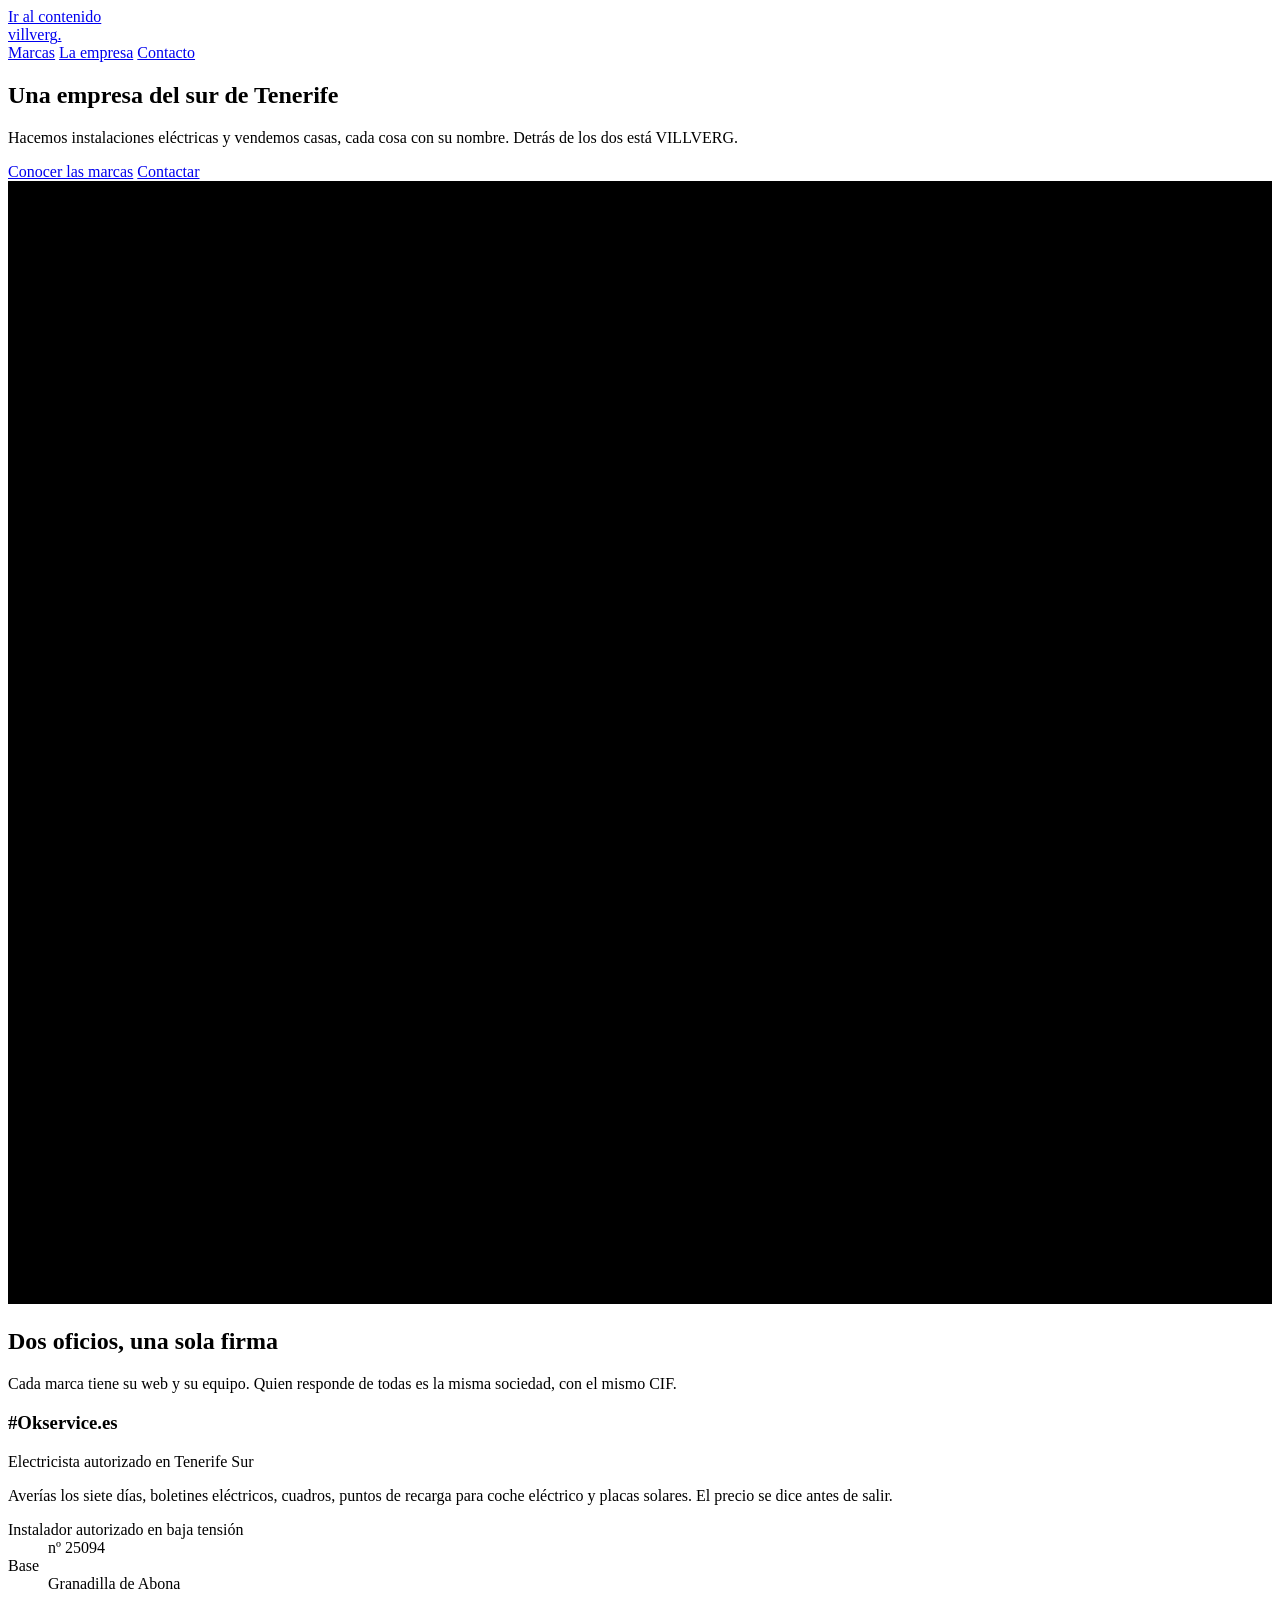
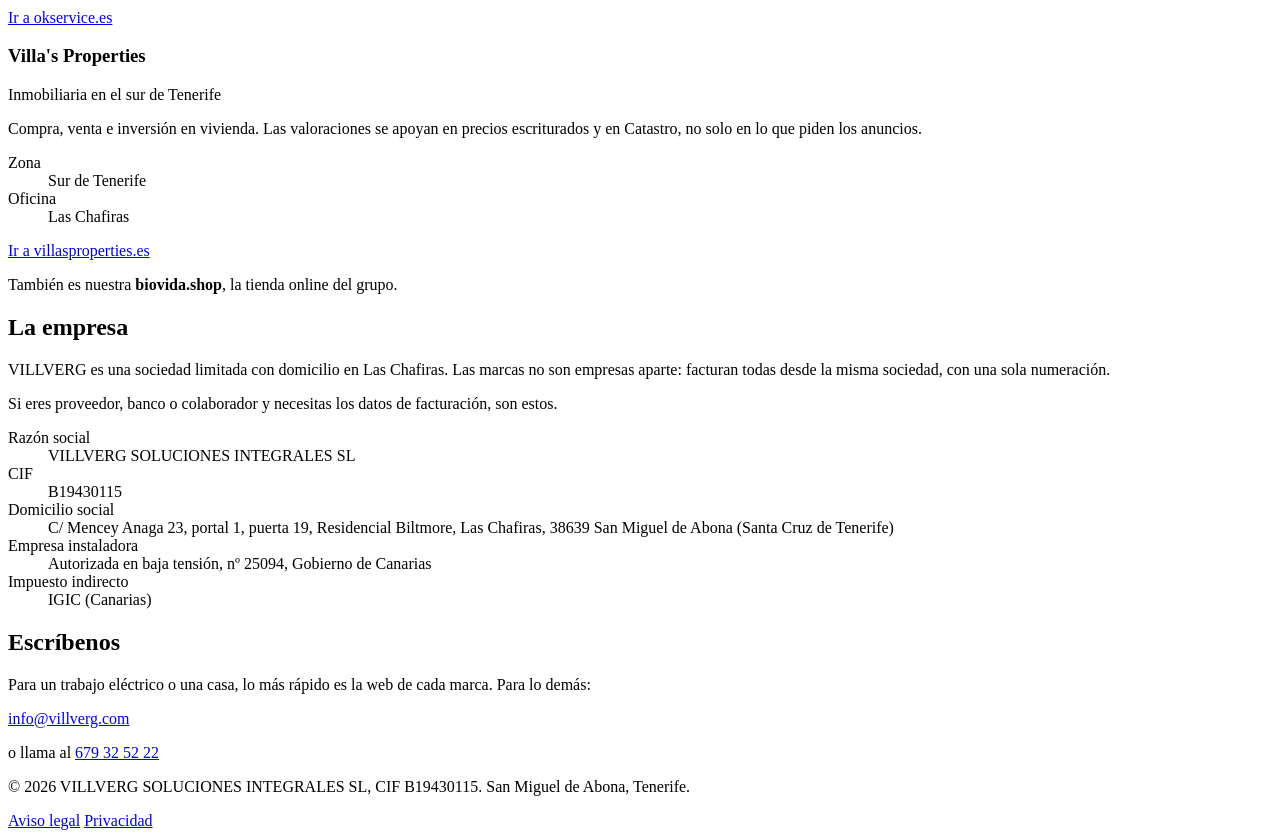
==== index.html @ c140e42d "feat: diseño propio de VILLVERG con mapa de curvas de nivel y legales unificados Paleta del territor" ====
<!DOCTYPE html>
<html lang="es">
<head>
<meta charset="utf-8">
<meta name="viewport" content="width=device-width, initial-scale=1">
<title>VILLVERG · La empresa del sur de Tenerife detrás de #Okservice.es y Villa's Properties</title>
<meta name="description" content="VILLVERG SOLUCIONES INTEGRALES SL (CIF B19430115) es una empresa de San Miguel de Abona, Tenerife. Trabaja con dos marcas: #Okservice.es, electricista autorizado, y Villa's Properties, inmobiliaria.">
<meta name="robots" content="index,follow">
<link rel="canonical" href="https://josecrea.github.io/villverg/">
<meta name="theme-color" content="#23272a">
<meta name="author" content="VILLVERG SOLUCIONES INTEGRALES SL">
<meta property="og:type" content="website">
<meta property="og:site_name" content="VILLVERG">
<meta property="og:locale" content="es_ES">
<meta property="og:title" content="VILLVERG · La empresa del sur de Tenerife detrás de #Okservice.es y Villa's Properties">
<meta property="og:description" content="VILLVERG SOLUCIONES INTEGRALES SL (CIF B19430115) es una empresa de San Miguel de Abona, Tenerife. Trabaja con dos marcas: #Okservice.es, electricista autorizado, y Villa's Properties, inmobiliaria.">
<meta property="og:url" content="https://josecrea.github.io/villverg/">
<link rel="icon" href="/villverg/favicon.svg" type="image/svg+xml">
<link rel="preload" as="font" type="font/woff2" href="/villverg/assets/fonts/bricolage-latin.woff2" crossorigin>
<link rel="stylesheet" href="/villverg/assets/css/villverg.css">
<script type="application/ld+json">
{
 "@context": "https://schema.org",
 "@type": "Organization",
 "@id": "https://josecrea.github.io/villverg/#organization",
 "name": "VILLVERG",
 "legalName": "VILLVERG SOLUCIONES INTEGRALES SL",
 "vatID": "ESB19430115",
 "taxID": "B19430115",
 "url": "https://josecrea.github.io/villverg/",
 "telephone": "+34679325222",
 "email": "info@villverg.com",
 "address": {
  "@type": "PostalAddress",
  "streetAddress": "C/ Mencey Anaga 23, portal 1, puerta 19, Residencial Biltmore, Las Chafiras",
  "postalCode": "38639",
  "addressLocality": "San Miguel de Abona",
  "addressRegion": "Santa Cruz de Tenerife",
  "addressCountry": "ES"
 },
 "brand": [
  {
   "@type": "Brand",
   "name": "#Okservice.es",
   "url": "https://okservice.es/"
  },
  {
   "@type": "Brand",
   "name": "Villa's Properties",
   "url": "https://villasproperties.es/"
  },
  {
   "@type": "Brand",
   "name": "biovida.shop"
  }
 ]
}
</script>
</head>
<body>
<a class="saltar" href="#contenido">Ir al contenido</a>
<header class="cabecera">
  <a class="logotipo" href="/villverg/" aria-label="VILLVERG, inicio">villverg<span class="logotipo-punto">.</span></a>
  <nav class="menu" aria-label="Principal">
    <a href="/villverg/#marcas">Marcas</a>
    <a class="menu-opcional" href="/villverg/#sociedad">La empresa</a>
    <a href="/villverg/#contacto">Contacto</a>
  </nav>
</header>

<main id="contenido">

  <section class="portada" aria-labelledby="h-portada">
    <div class="portada-texto">
      <h1 id="h-portada">Una empresa del sur de Tenerife</h1>
      <p class="entradilla">Hacemos instalaciones eléctricas y vendemos casas, cada cosa con su nombre. Detrás de los dos está VILLVERG.</p>
      <div class="portada-acciones">
        <a class="boton boton-lleno" href="#marcas">Conocer las marcas</a>
        <a class="boton boton-hueco" href="#contacto">Contactar</a>
      </div>
    </div>
    <div class="portada-mapa">
      <svg class="mapa" viewBox="0 0 720 640" role="img" aria-labelledby="mapa-t mapa-d" preserveAspectRatio="xMidYMin slice">
  <title id="mapa-t">El sur de Tenerife en curvas de nivel</title>
  <desc id="mapa-d">La ladera sur baja del Teide al Atlántico. Marcados: Granadilla de Abona, base de #Okservice.es, y Las Chafiras, en San Miguel de Abona, domicilio de la sociedad y de Villa's Properties.</desc>
  <rect class="mar" width="720" height="640"/>
  <path class="isobata" style="--i:18" d="M993.5 -70.0C987.8 -57.2 979.5 -44.8 972.3 -32.7C965.2 -20.6 957.3 -9.0 950.5 2.6C943.8 14.1 937.9 25.3 932.0 36.5C926.2 47.7 921.2 58.9 915.6 69.8C910.0 80.7 904.2 91.5 898.3 102.1C892.4 112.8 885.7 123.0 880.2 133.7C874.7 144.4 869.0 154.7 865.3 166.3C861.7 177.8 859.2 189.7 858.3 203.2C857.4 216.6 858.8 231.4 859.7 246.9C860.6 262.5 863.4 279.9 863.5 296.4C863.5 312.9 863.6 330.7 860.0 346.2C856.4 361.7 850.5 376.7 842.0 389.4C833.6 402.0 821.6 412.6 809.1 422.0C796.6 431.4 781.3 438.3 767.1 445.8C752.8 453.3 737.5 459.4 723.4 467.0C709.3 474.5 695.7 482.5 682.3 491.1C668.8 499.7 656.2 509.8 642.6 518.8C629.0 527.7 615.4 537.6 600.5 544.9C585.6 552.1 569.8 558.6 553.3 562.3C536.8 566.0 519.0 567.3 501.4 567.1C483.9 566.8 465.6 563.9 448.1 560.9C430.5 557.8 413.0 553.1 396.1 548.8C379.3 544.6 362.8 540.1 346.8 535.5C330.8 530.8 315.2 526.5 300.0 521.2C284.8 516.0 269.9 510.4 255.6 503.9C241.3 497.4 227.5 489.7 214.2 482.3C200.9 474.9 188.4 466.2 175.7 459.5C163.0 452.8 151.1 446.1 138.1 442.0C125.1 437.9 112.1 435.7 97.7 435.0C83.4 434.3 67.9 436.4 51.8 437.8C35.8 439.1 18.1 442.6 1.4 443.2C-15.3 443.8 -33.0 444.2 -48.4 441.5C-63.9 438.7 -78.7 433.5 -91.5 426.5C-104.2 419.5 -114.9 409.3 -124.9 399.3C-134.9 389.2 -142.7 377.0 -151.5 366.3C-160.3 355.5 -168.1 344.5 -177.6 334.7C-187.0 325.0 -197.3 316.3 -208.2 307.7C-219.2 299.1 -231.6 291.7 -243.3 283.3C-255.0 274.9 -267.5 266.7 -278.2 257.4C-289.0 248.1 -299.0 238.0 -307.8 227.4C-316.5 216.7 -323.5 205.1 -330.5 193.5C-337.5 182.0 -343.2 169.9 -349.7 158.1C-356.2 146.2 -362.6 134.4 -369.3 122.5C-376.1 110.7 -383.6 98.9 -390.1 86.7C-396.5 74.5 -403.3 62.1 -408.0 49.3C-412.6 36.6 -416.0 23.3 -417.8 10.1C-419.5 -3.2 -418.8 -16.8 -418.4 -30.1C-417.9 -43.4 -415.4 -56.7 -415.2 -70.0C-414.9 -83.3 -414.6 -96.3 -416.8 -109.8C-419.0 -123.4 -423.5 -136.9 -428.5 -151.3C-433.5 -165.6 -441.5 -180.7 -447.0 -195.9C-452.5 -211.2 -459.3 -227.5 -461.5 -242.9C-463.6 -258.4 -464.0 -274.3 -459.9 -288.6C-455.8 -302.9 -447.4 -316.6 -436.6 -328.6C-425.9 -340.6 -410.5 -351.1 -395.5 -360.6C-380.4 -370.2 -362.4 -378.2 -346.2 -386.2C-329.9 -394.1 -313.2 -401.2 -297.9 -408.6C-282.6 -416.0 -268.4 -423.3 -254.4 -430.5C-240.3 -437.7 -227.2 -445.1 -213.5 -451.6C-199.8 -458.2 -186.1 -464.5 -172.0 -470.0C-158.0 -475.5 -143.2 -480.1 -129.1 -484.6C-114.9 -489.2 -100.4 -492.8 -87.0 -497.4C-73.6 -502.0 -60.8 -506.6 -48.8 -512.4C-36.7 -518.1 -25.9 -524.9 -14.7 -531.9C-3.5 -538.9 6.8 -547.3 18.1 -554.4C29.5 -561.5 41.0 -569.0 53.4 -574.6C65.8 -580.2 79.1 -584.6 92.5 -588.1C105.9 -591.6 120.1 -593.0 133.8 -595.5C147.6 -598.0 161.4 -599.2 174.9 -603.0C188.4 -606.9 201.4 -611.5 214.8 -618.5C228.2 -625.5 241.3 -635.1 255.5 -645.0C269.7 -654.9 284.4 -667.6 300.0 -677.8C315.6 -688.1 332.4 -699.3 349.2 -706.6C366.1 -713.8 384.0 -719.4 401.2 -721.4C418.4 -723.4 435.8 -721.8 452.2 -718.6C468.7 -715.5 484.6 -708.8 499.9 -702.3C515.3 -695.8 529.8 -687.4 544.3 -679.8C558.8 -672.3 572.8 -664.5 586.9 -656.9C600.9 -649.3 614.9 -642.2 628.4 -634.4C641.9 -626.6 655.4 -618.7 667.9 -610.0C680.4 -601.3 692.3 -591.7 703.7 -582.0C715.1 -572.3 725.4 -561.6 736.2 -551.8C747.1 -541.9 757.3 -531.9 768.7 -523.0C780.2 -514.0 792.2 -505.9 804.9 -497.8C817.5 -489.8 831.7 -483.0 844.8 -474.9C858.0 -466.9 872.2 -459.1 883.7 -449.6C895.2 -440.0 906.0 -429.4 913.8 -417.6C921.6 -405.7 926.7 -392.1 930.3 -378.4C933.9 -364.7 934.2 -349.7 935.5 -335.6C936.7 -321.5 936.0 -307.2 937.9 -293.9C939.8 -280.7 942.3 -268.2 946.9 -256.1C951.5 -243.9 958.5 -232.8 965.4 -221.1C972.2 -209.4 981.4 -198.0 987.9 -186.0C994.4 -173.9 1001.1 -161.4 1004.1 -148.6C1007.2 -135.8 1008.0 -122.3 1006.2 -109.2C1004.4 -96.1 999.1 -82.8 993.5 -70.0Z"/><path class="isobata" style="--i:19" d="M1025.5 -70.0C1017.6 -56.6 1006.9 -43.8 998.4 -31.2C989.9 -18.7 981.2 -6.8 974.6 5.3C967.9 17.3 962.9 29.0 958.5 41.0C954.1 53.0 951.4 65.0 948.2 77.2C945.1 89.4 942.4 101.6 939.4 113.9C936.4 126.3 933.0 138.5 930.3 151.3C927.7 164.0 924.8 176.7 923.4 190.5C922.0 204.4 921.6 218.7 921.8 234.2C922.0 249.8 924.1 266.6 924.7 283.7C925.3 300.8 927.1 319.5 925.5 336.8C924.0 354.0 921.5 372.0 915.5 387.4C909.4 402.8 900.3 417.2 889.1 429.2C877.8 441.2 862.9 450.8 848.1 459.6C833.2 468.5 815.9 474.8 800.0 482.2C784.0 489.5 767.7 495.9 752.5 503.9C737.3 511.9 723.1 520.7 708.8 530.0C694.4 539.3 681.0 550.2 666.3 559.5C651.6 568.7 636.7 578.7 620.3 585.4C604.0 592.1 586.4 597.4 568.2 599.6C550.1 601.8 530.5 600.9 511.4 598.6C492.4 596.3 472.6 590.8 453.9 585.7C435.2 580.6 416.8 573.7 399.1 568.0C381.5 562.4 364.6 556.7 348.1 551.6C331.6 546.5 315.7 542.2 300.0 537.5C284.3 532.8 269.1 528.3 254.1 523.4C239.2 518.4 224.6 512.8 210.3 507.6C195.9 502.4 182.2 496.5 168.0 492.3C153.8 488.2 140.1 484.4 125.3 482.6C110.5 480.8 95.3 480.9 79.0 481.7C62.8 482.4 45.2 485.6 27.7 487.2C10.1 488.7 -8.9 491.5 -26.5 491.0C-44.0 490.5 -61.9 488.8 -77.4 484.0C-92.9 479.2 -107.2 471.3 -119.5 462.1C-131.8 452.8 -141.7 440.2 -151.4 428.5C-161.1 416.8 -168.7 403.3 -177.9 391.8C-187.0 380.2 -195.8 369.0 -206.5 359.2C-217.2 349.4 -229.3 341.2 -242.0 332.9C-254.8 324.5 -269.6 317.5 -283.1 309.2C-296.7 300.9 -311.1 292.6 -323.2 282.9C-335.3 273.2 -346.4 262.3 -355.7 250.8C-365.1 239.3 -372.3 226.5 -379.3 213.9C-386.3 201.2 -391.6 187.9 -397.8 174.9C-404.0 162.0 -409.9 149.0 -416.4 136.1C-422.9 123.1 -430.2 110.4 -436.7 97.3C-443.2 84.2 -450.2 70.9 -455.3 57.3C-460.5 43.7 -464.8 29.7 -467.7 15.6C-470.5 1.6 -471.4 -12.8 -472.7 -27.1C-474.1 -41.4 -473.8 -55.6 -475.5 -70.0C-477.3 -84.4 -479.4 -98.7 -483.3 -113.5C-487.1 -128.4 -493.2 -143.4 -498.7 -159.1C-504.1 -174.8 -512.0 -191.3 -516.1 -207.6C-520.3 -223.9 -524.6 -241.1 -523.6 -257.0C-522.7 -272.9 -518.6 -289.0 -510.3 -303.1C-501.9 -317.2 -488.3 -330.1 -473.3 -341.5C-458.3 -352.8 -438.5 -362.1 -420.2 -371.0C-401.8 -379.8 -381.2 -386.9 -363.2 -394.5C-345.2 -402.1 -327.8 -409.0 -312.3 -416.7C-296.7 -424.4 -283.2 -432.4 -269.8 -440.5C-256.4 -448.6 -244.6 -457.3 -231.8 -465.2C-219.0 -473.1 -206.4 -481.0 -193.1 -487.8C-179.7 -494.7 -165.6 -500.7 -151.8 -506.6C-138.0 -512.5 -123.7 -517.3 -110.3 -523.1C-96.9 -528.9 -83.9 -534.5 -71.5 -541.2C-59.1 -547.9 -47.8 -555.5 -36.1 -563.3C-24.4 -571.1 -13.4 -580.2 -1.5 -588.1C10.5 -596.0 22.7 -604.1 35.7 -610.7C48.7 -617.3 62.6 -622.8 76.6 -627.7C90.6 -632.6 105.3 -635.8 119.7 -640.3C134.0 -644.9 148.4 -648.6 162.7 -654.9C177.0 -661.1 190.9 -668.7 205.6 -677.9C220.2 -687.1 234.7 -699.0 250.5 -710.2C266.2 -721.3 282.7 -734.7 300.0 -744.7C317.3 -754.6 335.8 -764.5 354.1 -769.7C372.4 -775.0 391.6 -777.3 409.7 -776.2C427.8 -775.1 445.8 -769.6 462.7 -763.1C479.6 -756.6 495.5 -746.3 511.0 -737.2C526.5 -728.1 541.0 -717.5 555.7 -708.4C570.5 -699.4 584.9 -690.9 599.6 -683.0C614.4 -675.2 629.3 -668.5 644.0 -661.2C658.7 -653.8 673.6 -647.0 687.7 -639.0C701.7 -631.1 715.4 -622.5 728.5 -613.4C741.6 -604.4 753.7 -594.4 766.2 -584.9C778.7 -575.4 790.5 -565.5 803.3 -556.3C816.0 -547.2 829.2 -538.6 842.6 -529.8C856.0 -521.1 870.6 -513.1 883.8 -503.9C897.0 -494.6 910.8 -485.3 921.8 -474.3C932.7 -463.3 942.6 -451.1 949.7 -437.9C956.7 -424.7 961.0 -409.7 964.3 -395.0C967.6 -380.4 967.9 -364.6 969.7 -349.9C971.6 -335.2 972.0 -320.7 975.3 -307.1C978.6 -293.5 983.2 -280.9 989.4 -268.3C995.6 -255.8 1004.7 -244.2 1012.6 -231.8C1020.5 -219.5 1030.5 -207.2 1036.8 -194.2C1043.1 -181.2 1048.8 -167.5 1050.3 -153.7C1051.9 -139.9 1050.1 -125.4 1045.9 -111.4C1041.8 -97.5 1033.4 -83.4 1025.5 -70.0Z"/><path class="isobata" style="--i:20" d="M1052.0 -70.0C1042.4 -56.1 1030.5 -42.9 1021.9 -29.9C1013.4 -16.9 1005.7 -4.6 1000.7 8.2C995.7 20.9 993.6 33.5 992.1 46.7C990.7 59.8 991.9 73.3 992.1 87.2C992.4 101.0 993.6 115.2 993.8 129.6C994.0 144.0 993.7 158.5 993.5 173.4C993.2 188.4 992.3 203.4 992.1 219.2C991.8 235.1 992.0 251.5 992.0 268.6C992.1 285.7 993.2 304.0 992.3 322.0C991.5 340.0 990.9 359.2 986.9 376.7C982.9 394.1 977.2 411.7 968.2 426.6C959.2 441.6 946.9 455.0 932.9 466.4C919.0 477.8 901.5 486.5 884.6 495.0C867.8 503.4 848.9 509.6 831.7 517.2C814.4 524.8 797.4 531.8 781.3 540.4C765.2 549.0 750.5 558.9 735.1 568.7C719.8 578.5 705.4 590.1 689.4 599.1C673.3 608.1 656.7 617.5 638.7 623.0C620.7 628.4 601.0 631.8 581.1 631.9C561.3 632.0 539.8 628.4 519.4 623.8C498.9 619.2 477.9 611.2 458.3 604.4C438.6 597.6 419.6 589.4 401.5 583.1C383.3 576.9 366.2 571.4 349.3 567.1C332.4 562.8 316.2 560.1 300.0 557.2C283.8 554.4 267.9 552.6 252.0 550.1C236.2 547.6 220.5 545.0 204.8 542.5C189.2 540.0 173.8 537.0 158.0 535.1C142.1 533.3 126.4 531.7 109.8 531.5C93.2 531.2 76.1 532.5 58.2 533.6C40.4 534.7 21.3 537.6 2.7 538.2C-15.9 538.8 -35.6 539.8 -53.4 537.3C-71.2 534.8 -88.9 530.4 -104.2 523.3C-119.4 516.1 -132.9 505.4 -144.8 494.2C-156.8 482.9 -166.1 468.6 -176.0 455.7C-185.9 442.9 -194.0 429.0 -204.2 417.3C-214.5 405.6 -224.9 394.9 -237.5 385.5C-250.1 376.2 -264.8 368.8 -279.8 360.9C-294.8 353.0 -312.0 346.4 -327.4 338.0C-342.7 329.5 -358.7 320.8 -371.7 310.3C-384.7 299.9 -396.1 287.9 -405.5 275.2C-415.0 262.5 -421.6 248.3 -428.2 234.3C-434.8 220.4 -439.3 205.7 -445.1 191.6C-451.0 177.4 -456.6 163.5 -463.3 149.6C-469.9 135.7 -477.7 122.2 -485.0 108.3C-492.3 94.3 -500.5 80.4 -507.1 66.1C-513.7 51.7 -519.7 36.9 -524.5 22.0C-529.2 7.0 -532.2 -8.3 -535.4 -23.6C-538.7 -38.9 -540.5 -54.4 -543.8 -70.0C-547.0 -85.6 -550.6 -101.3 -554.9 -117.5C-559.2 -133.7 -565.3 -150.2 -569.7 -167.0C-574.0 -183.9 -579.7 -201.5 -581.0 -218.5C-582.2 -235.5 -582.4 -253.2 -577.1 -269.2C-571.9 -285.2 -562.5 -300.8 -549.5 -314.4C-536.5 -327.9 -517.9 -339.9 -499.0 -350.5C-480.2 -361.0 -457.0 -369.4 -436.4 -377.8C-415.9 -386.1 -394.2 -392.8 -375.8 -400.7C-357.5 -408.5 -341.0 -416.1 -326.4 -424.7C-311.8 -433.4 -300.2 -442.9 -288.3 -452.5C-276.3 -462.1 -266.3 -472.7 -254.7 -482.3C-243.1 -491.8 -231.6 -501.4 -218.8 -509.7C-206.1 -518.0 -192.2 -525.3 -178.4 -532.3C-164.6 -539.3 -149.9 -545.1 -136.2 -551.7C-122.5 -558.4 -108.9 -564.8 -96.0 -572.3C-83.2 -579.9 -71.3 -588.3 -59.1 -597.1C-46.9 -605.9 -35.4 -615.9 -23.0 -625.0C-10.5 -634.2 2.1 -643.6 15.6 -651.8C29.1 -660.0 43.5 -667.2 58.0 -674.1C72.6 -681.0 87.8 -686.5 102.9 -693.3C118.0 -700.1 133.2 -706.5 148.6 -714.9C164.0 -723.3 179.2 -733.1 195.3 -743.7C211.4 -754.3 227.8 -767.4 245.2 -778.5C262.6 -789.6 281.1 -802.2 300.0 -810.4C318.9 -818.6 339.1 -825.6 358.6 -827.8C378.1 -829.9 398.3 -828.1 417.0 -823.4C435.8 -818.7 454.1 -809.0 471.2 -799.5C488.4 -789.9 504.2 -776.8 520.0 -765.9C535.8 -755.1 550.6 -743.5 566.0 -734.1C581.5 -724.8 596.8 -717.0 612.8 -709.9C628.7 -702.9 645.4 -697.7 661.7 -691.6C678.1 -685.5 695.0 -680.1 710.9 -673.1C726.8 -666.2 742.4 -658.4 757.2 -649.8C771.9 -641.2 785.7 -631.3 799.4 -621.5C813.1 -611.8 826.1 -601.3 839.5 -591.4C853.0 -581.4 866.6 -571.7 880.2 -561.7C893.8 -551.8 908.2 -542.3 921.1 -531.6C934.0 -520.9 947.2 -510.0 957.6 -497.7C968.1 -485.3 977.2 -471.6 984.0 -457.3C990.8 -443.0 994.7 -427.1 998.4 -411.7C1002.0 -396.3 1003.0 -380.1 1005.9 -365.0C1008.8 -350.0 1011.1 -335.2 1015.9 -321.3C1020.7 -307.4 1027.4 -294.5 1034.9 -281.4C1042.4 -268.3 1052.9 -256.0 1061.1 -242.8C1069.2 -229.6 1078.9 -216.2 1084.1 -202.2C1089.2 -188.1 1092.7 -173.2 1091.9 -158.4C1091.2 -143.5 1086.1 -128.0 1079.5 -113.3C1072.8 -98.6 1061.6 -83.9 1052.0 -70.0Z"/><path class="isobata" style="--i:21" d="M1075.7 -70.0C1065.7 -55.6 1054.4 -42.1 1047.5 -28.5C1040.7 -14.8 1036.0 -1.9 1034.4 11.9C1032.8 25.8 1035.2 39.6 1037.9 54.4C1040.6 69.1 1046.5 84.6 1050.6 100.4C1054.7 116.3 1059.6 132.8 1062.5 149.3C1065.4 165.9 1067.2 182.7 1068.1 199.6C1069.0 216.6 1068.5 233.5 1068.0 251.0C1067.5 268.4 1066.5 286.2 1065.0 304.3C1063.5 322.4 1062.3 341.4 1058.9 359.7C1055.6 378.1 1051.9 397.2 1044.9 414.4C1037.9 431.6 1028.9 448.5 1017.0 462.9C1005.1 477.3 989.8 489.9 973.6 500.8C957.3 511.8 937.8 520.0 919.3 528.5C900.8 536.9 880.9 543.4 862.7 551.4C844.4 559.4 826.8 567.4 809.8 576.6C792.8 585.8 777.3 596.5 760.8 606.4C744.4 616.4 728.6 627.9 710.9 636.1C693.2 644.3 674.6 652.2 654.8 655.8C634.9 659.5 613.2 660.1 591.6 658.0C570.0 655.8 547.0 649.3 525.4 642.8C503.7 636.2 481.9 626.3 461.7 618.8C441.4 611.3 422.2 603.0 403.7 597.6C385.2 592.1 368.0 588.5 350.8 586.3C333.5 584.2 316.9 584.6 300.0 584.7C283.1 584.8 266.2 586.5 249.2 587.0C232.1 587.6 215.0 588.1 197.8 588.0C180.6 588.0 163.4 587.1 145.8 586.8C128.3 586.4 110.8 585.9 92.6 586.0C74.4 586.1 55.7 587.0 36.7 587.3C17.7 587.5 -2.2 588.8 -21.4 587.5C-40.5 586.3 -60.4 584.7 -78.2 579.9C-96.0 575.0 -113.2 567.8 -128.2 558.5C-143.1 549.1 -156.0 536.3 -168.1 523.7C-180.1 511.0 -189.6 495.7 -200.3 482.6C-211.1 469.4 -220.5 455.8 -232.5 444.6C-244.5 433.4 -257.5 423.9 -272.5 415.2C-287.4 406.5 -305.0 400.1 -322.2 392.4C-339.4 384.8 -358.9 378.2 -375.6 369.3C-392.3 360.4 -409.1 350.7 -422.5 339.1C-435.8 327.5 -446.8 313.9 -455.7 299.8C-464.7 285.7 -470.3 269.7 -476.3 254.4C-482.4 239.1 -486.2 223.2 -492.1 208.0C-498.0 192.9 -504.0 178.1 -511.6 163.5C-519.1 148.8 -528.5 134.8 -537.5 120.2C-546.5 105.6 -557.1 91.1 -565.7 75.9C-574.4 60.8 -582.9 45.2 -589.7 29.3C-596.4 13.3 -601.5 -3.1 -606.0 -19.7C-610.6 -36.2 -613.7 -53.0 -617.2 -70.0C-620.8 -87.0 -624.1 -104.1 -627.3 -121.5C-630.4 -138.9 -634.5 -156.7 -636.1 -174.4C-637.6 -192.2 -639.5 -210.5 -636.5 -227.9C-633.6 -245.2 -628.6 -262.9 -618.6 -278.6C-608.6 -294.3 -593.8 -309.3 -576.6 -322.2C-559.4 -335.1 -536.7 -346.1 -515.2 -356.1C-493.7 -366.2 -468.7 -374.0 -447.5 -382.4C-426.4 -390.8 -405.4 -398.0 -388.2 -406.7C-370.9 -415.4 -356.8 -424.5 -344.1 -434.7C-331.5 -445.0 -322.5 -456.7 -312.4 -468.2C-302.3 -479.7 -294.0 -492.4 -283.5 -503.7C-273.0 -514.9 -262.0 -526.0 -249.4 -535.6C-236.9 -545.2 -222.5 -553.4 -208.3 -561.2C-194.2 -569.1 -178.6 -575.4 -164.3 -582.8C-150.0 -590.2 -135.8 -597.3 -122.5 -605.8C-109.1 -614.3 -96.8 -623.9 -84.3 -634.1C-71.8 -644.3 -60.1 -655.9 -47.3 -666.8C-34.5 -677.8 -21.6 -689.3 -7.7 -699.6C6.2 -709.9 21.0 -719.4 36.2 -728.5C51.4 -737.7 67.5 -745.5 83.6 -754.3C99.8 -763.1 116.2 -771.6 133.0 -781.3C149.9 -791.1 166.8 -802.0 184.6 -812.7C202.4 -823.5 220.8 -836.0 240.0 -845.7C259.2 -855.4 279.6 -865.5 300.0 -870.8C320.4 -876.1 342.0 -879.1 362.5 -877.6C383.0 -876.1 403.7 -869.9 423.0 -861.8C442.3 -853.7 460.6 -840.6 478.1 -828.8C495.6 -817.1 511.6 -802.6 528.0 -791.2C544.4 -779.8 559.9 -768.9 576.6 -760.5C593.2 -752.1 610.2 -746.3 627.9 -740.9C645.6 -735.5 664.5 -732.5 682.8 -727.9C701.2 -723.3 720.3 -719.3 738.1 -713.0C755.8 -706.8 773.1 -699.2 789.2 -690.4C805.2 -681.6 819.9 -670.8 834.3 -660.1C848.7 -649.4 862.0 -637.6 875.6 -626.2C889.2 -614.9 902.7 -603.5 916.1 -592.1C929.5 -580.7 943.5 -569.6 956.1 -557.6C968.7 -545.5 981.4 -533.3 991.7 -519.8C1002.0 -506.3 1010.9 -491.7 1018.0 -476.6C1025.0 -461.4 1029.5 -445.0 1033.9 -429.1C1038.4 -413.2 1040.7 -396.8 1045.0 -381.3C1049.2 -365.9 1053.2 -351.0 1059.4 -336.6C1065.5 -322.2 1073.7 -308.8 1081.8 -294.9C1090.0 -281.1 1100.6 -267.8 1108.2 -253.5C1115.7 -239.3 1123.8 -224.6 1127.0 -209.4C1130.2 -194.2 1130.7 -178.1 1127.4 -162.3C1124.2 -146.6 1115.9 -130.2 1107.3 -114.8C1098.7 -99.5 1085.6 -84.4 1075.7 -70.0Z"/><path class="isobata" style="--i:22" d="M1101.3 -70.0C1092.8 -55.1 1084.4 -41.1 1081.0 -26.6C1077.6 -12.1 1078.0 1.9 1081.1 17.1C1084.1 32.4 1092.2 48.1 1099.5 64.8C1106.7 81.5 1117.2 99.3 1124.6 117.2C1132.0 135.2 1139.4 154.2 1143.8 172.7C1148.1 191.3 1150.1 210.1 1150.6 228.6C1151.1 247.1 1149.1 265.4 1146.7 283.9C1144.4 302.3 1140.7 320.7 1136.5 339.3C1132.3 357.8 1127.8 376.8 1121.4 395.1C1115.0 413.4 1108.0 432.1 1098.0 448.9C1088.1 465.8 1076.1 482.1 1061.7 496.1C1047.3 510.1 1029.8 522.3 1011.6 533.1C993.5 543.8 972.6 552.2 952.8 560.8C933.1 569.5 912.4 576.6 893.2 585.1C874.0 593.6 855.6 602.4 837.6 611.9C819.6 621.3 802.9 632.4 785.0 641.9C767.0 651.4 749.4 662.0 729.9 668.8C710.4 675.6 689.6 681.2 667.9 682.7C646.2 684.3 622.5 682.1 599.5 677.8C576.5 673.6 552.4 664.8 529.9 657.2C507.5 649.6 485.4 639.2 464.8 632.3C444.3 625.4 425.2 618.8 406.5 615.7C387.9 612.6 370.6 612.4 352.9 613.6C335.1 614.8 317.9 619.4 300.0 623.0C282.1 626.7 263.9 632.0 245.5 635.3C227.0 638.6 208.1 641.5 189.2 643.0C170.4 644.5 151.4 644.5 132.3 644.3C113.3 644.2 94.2 643.1 74.8 642.2C55.4 641.3 35.7 640.5 16.0 638.9C-3.7 637.3 -24.0 636.1 -43.4 632.6C-62.8 629.1 -82.5 624.8 -100.2 617.8C-118.0 610.8 -134.9 601.3 -149.9 590.4C-165.0 579.5 -178.0 565.5 -190.7 552.3C-203.4 539.1 -213.9 523.9 -226.2 511.1C-238.5 498.3 -250.1 485.9 -264.5 475.5C-278.8 465.1 -294.8 456.9 -312.2 448.8C-329.6 440.8 -350.0 434.9 -369.0 427.2C-388.1 419.5 -409.2 412.4 -426.7 402.6C-444.2 392.7 -461.0 381.4 -474.1 368.3C-487.2 355.3 -497.0 339.7 -505.3 324.0C-513.6 308.3 -518.0 290.8 -523.8 274.3C-529.6 257.8 -533.5 240.9 -540.1 224.9C-546.8 208.9 -554.3 193.7 -563.8 178.5C-573.2 163.3 -585.3 148.8 -596.8 133.6C-608.3 118.4 -621.8 103.3 -632.8 87.2C-643.8 71.2 -654.6 54.5 -662.8 37.4C-671.0 20.3 -677.1 2.4 -681.8 -15.5C-686.5 -33.4 -689.0 -51.7 -691.1 -70.0C-693.2 -88.3 -694.4 -106.8 -694.6 -125.2C-694.8 -143.7 -695.1 -162.4 -692.6 -180.7C-690.0 -199.0 -686.9 -217.7 -679.3 -235.1C-671.6 -252.5 -661.3 -269.7 -646.9 -285.0C-632.6 -300.3 -613.5 -314.5 -593.2 -327.0C-573.0 -339.4 -548.0 -349.8 -525.4 -359.8C-502.9 -369.7 -478.3 -377.7 -458.1 -386.8C-438.0 -396.0 -419.4 -404.4 -404.5 -414.7C-389.5 -425.0 -378.7 -436.2 -368.5 -448.6C-358.4 -460.9 -352.0 -475.1 -343.7 -488.6C-335.3 -502.1 -328.2 -516.8 -318.3 -529.5C-308.4 -542.3 -297.0 -554.5 -284.1 -565.0C-271.2 -575.6 -255.8 -584.2 -240.9 -592.7C-225.9 -601.2 -209.4 -607.9 -194.5 -616.1C-179.5 -624.4 -164.8 -632.3 -151.2 -642.3C-137.5 -652.2 -125.2 -663.5 -112.6 -675.6C-100.0 -687.8 -88.3 -701.9 -75.4 -715.1C-62.4 -728.4 -49.3 -742.6 -34.9 -755.2C-20.5 -767.8 -5.0 -779.8 11.2 -790.9C27.5 -802.0 44.8 -811.7 62.3 -821.7C79.9 -831.7 98.1 -841.0 116.7 -850.8C135.4 -860.6 154.3 -871.1 174.1 -880.5C193.8 -889.9 214.2 -900.4 235.2 -907.4C256.2 -914.4 278.3 -921.0 300.0 -922.8C321.7 -924.6 344.3 -923.2 365.6 -918.2C386.9 -913.2 408.0 -903.2 427.8 -892.5C447.5 -881.9 466.0 -866.8 484.1 -854.2C502.1 -841.6 518.7 -827.4 536.1 -816.9C553.6 -806.4 570.5 -797.6 588.9 -791.2C607.2 -784.8 626.5 -781.9 646.3 -778.5C666.1 -775.1 687.5 -774.3 707.9 -770.9C728.2 -767.4 749.4 -764.1 768.6 -757.9C787.8 -751.6 806.3 -743.2 823.0 -733.3C839.7 -723.4 854.6 -710.9 869.1 -698.5C883.6 -686.2 896.4 -672.3 909.8 -659.2C923.1 -646.2 936.1 -633.1 949.3 -620.2C962.4 -607.3 976.2 -595.0 988.8 -581.9C1001.4 -568.8 1014.3 -555.7 1025.0 -541.4C1035.7 -527.2 1045.2 -512.0 1053.0 -496.4C1060.9 -480.8 1066.4 -464.0 1072.0 -447.7C1077.6 -431.4 1081.3 -414.7 1086.7 -398.8C1092.1 -382.9 1097.5 -367.4 1104.3 -352.3C1111.1 -337.2 1119.8 -322.9 1127.7 -308.1C1135.5 -293.3 1145.3 -278.7 1151.4 -263.3C1157.4 -247.9 1163.1 -231.9 1164.1 -215.7C1165.1 -199.4 1162.5 -182.2 1157.2 -165.6C1151.9 -149.1 1141.5 -132.2 1132.1 -116.2C1122.8 -100.3 1109.8 -84.9 1101.3 -70.0Z"/><path class="isobata" style="--i:23" d="M1134.9 -70.0C1129.7 -54.4 1126.3 -39.7 1127.9 -24.0C1129.5 -8.3 1136.2 7.2 1144.5 24.2C1152.8 41.2 1166.6 59.2 1177.9 78.0C1189.2 96.8 1203.2 117.1 1212.4 137.2C1221.7 157.3 1229.7 178.3 1233.6 198.6C1237.5 218.8 1237.6 239.0 1235.9 258.5C1234.2 278.1 1228.8 297.0 1223.3 315.9C1217.8 334.8 1210.5 353.2 1202.9 371.8C1195.3 390.3 1187.4 409.1 1178.0 427.2C1168.5 445.2 1158.6 463.6 1146.1 480.2C1133.7 496.8 1119.4 512.9 1103.1 526.8C1086.7 540.8 1067.5 552.9 1047.9 563.9C1028.4 574.8 1006.4 583.5 985.5 592.5C964.7 601.5 943.1 609.1 922.8 617.9C902.6 626.7 883.2 635.8 863.8 645.0C844.4 654.3 826.1 664.9 806.5 673.4C786.8 681.9 767.1 690.9 745.7 695.9C724.3 701.0 701.5 704.2 678.2 703.7C654.8 703.2 629.7 698.7 605.7 693.2C581.7 687.6 557.0 677.9 534.2 670.6C511.3 663.3 489.4 654.1 468.8 649.4C448.3 644.6 429.4 641.5 410.6 642.0C391.8 642.5 374.3 647.0 355.9 652.3C337.4 657.5 319.2 666.5 300.0 673.5C280.8 680.4 261.0 688.6 240.9 693.8C220.9 698.9 200.1 702.7 179.7 704.3C159.3 705.9 138.7 705.0 118.4 703.6C98.1 702.2 78.0 699.0 57.8 696.0C37.6 693.1 17.4 689.7 -2.7 685.8C-22.8 681.8 -43.3 678.1 -62.9 672.4C-82.4 666.8 -102.1 660.4 -120.1 651.9C-138.1 643.4 -155.2 632.8 -170.9 621.2C-186.7 609.7 -200.5 595.6 -214.6 582.7C-228.7 569.7 -241.1 555.5 -255.5 543.5C-270.0 531.6 -284.4 520.5 -301.2 511.0C-318.1 501.5 -337.0 494.2 -356.7 486.5C-376.4 478.8 -398.9 472.9 -419.3 464.6C-439.7 456.3 -461.5 447.9 -479.1 436.7C-496.8 425.5 -512.9 412.1 -525.4 397.4C-537.9 382.6 -546.4 365.1 -554.1 347.9C-561.9 330.8 -565.8 311.9 -572.0 294.4C-578.3 277.0 -583.2 259.5 -591.6 243.0C-600.0 226.5 -610.4 211.0 -622.5 195.4C-634.6 179.7 -650.2 164.9 -664.4 149.0C-678.7 133.1 -695.1 117.0 -707.9 99.9C-720.7 82.8 -732.8 64.7 -741.1 46.2C-749.5 27.6 -754.7 8.1 -757.8 -11.2C-760.9 -30.6 -760.6 -50.5 -759.5 -70.0C-758.4 -89.5 -755.3 -109.1 -751.3 -128.4C-747.3 -147.6 -742.5 -166.9 -735.3 -185.5C-728.1 -204.1 -719.8 -222.7 -707.9 -239.9C-696.0 -257.1 -681.3 -273.9 -663.9 -288.9C-646.4 -303.9 -624.8 -317.5 -603.3 -329.8C-581.8 -342.2 -556.7 -352.6 -535.0 -363.1C-513.3 -373.6 -490.8 -382.5 -473.1 -393.1C-455.3 -403.6 -440.3 -414.0 -428.4 -426.4C-416.4 -438.7 -409.0 -452.6 -401.3 -467.1C-393.7 -481.7 -389.4 -498.3 -382.3 -513.7C-375.1 -529.0 -368.3 -545.3 -358.3 -559.2C-348.2 -573.1 -335.8 -586.0 -322.1 -597.2C-308.3 -608.4 -291.5 -617.1 -275.7 -626.3C-259.8 -635.4 -242.5 -642.7 -227.1 -652.1C-211.7 -661.5 -196.9 -671.0 -183.2 -682.9C-169.6 -694.7 -157.6 -708.6 -145.1 -723.3C-132.5 -738.0 -121.1 -755.1 -107.9 -771.0C-94.7 -786.9 -81.2 -803.9 -65.9 -818.6C-50.6 -833.3 -33.9 -847.2 -16.2 -859.4C1.5 -871.7 20.6 -882.0 40.1 -891.9C59.6 -901.9 80.0 -910.5 100.7 -918.9C121.5 -927.4 142.7 -935.7 164.4 -942.6C186.2 -949.5 208.5 -956.6 231.1 -960.3C253.7 -964.0 277.2 -966.6 300.0 -964.9C322.8 -963.3 346.1 -958.2 368.1 -950.5C390.1 -942.8 411.5 -930.5 431.8 -918.7C452.2 -906.9 471.1 -891.6 490.1 -879.7C509.0 -867.8 526.7 -855.5 545.7 -847.1C564.7 -838.7 583.7 -833.1 604.1 -829.2C624.6 -825.3 646.4 -825.3 668.4 -823.7C690.4 -822.1 714.2 -822.8 736.3 -819.7C758.4 -816.7 781.1 -812.8 801.1 -805.6C821.2 -798.3 839.9 -787.9 856.7 -776.1C873.5 -764.2 887.8 -749.1 901.8 -734.7C915.9 -720.3 928.0 -704.2 941.0 -689.4C954.0 -674.7 966.7 -660.2 979.9 -646.2C993.1 -632.2 1007.2 -619.2 1020.4 -605.4C1033.6 -591.6 1047.3 -578.2 1059.0 -563.5C1070.6 -548.9 1081.4 -533.5 1090.3 -517.5C1099.2 -501.5 1106.0 -484.4 1112.6 -467.6C1119.2 -450.8 1123.9 -433.5 1129.9 -416.8C1135.9 -400.2 1141.7 -383.9 1148.4 -367.8C1155.1 -351.7 1163.2 -336.3 1170.0 -320.3C1176.8 -304.3 1184.8 -288.4 1189.0 -271.9C1193.3 -255.3 1196.5 -238.2 1195.6 -221.0C1194.8 -203.8 1190.1 -185.8 1184.0 -168.6C1177.8 -151.4 1167.0 -134.1 1158.8 -117.7C1150.7 -101.3 1140.1 -85.6 1134.9 -70.0Z"/><path class="isobata" style="--i:24" d="M1182.3 -70.0C1182.1 -53.5 1185.2 -37.6 1192.4 -20.4C1199.7 -3.2 1212.9 14.3 1226.0 33.3C1239.2 52.3 1257.4 72.7 1271.4 93.7C1285.3 114.7 1300.5 137.3 1309.7 159.3C1318.8 181.2 1324.9 203.9 1326.4 225.3C1327.8 246.6 1324.0 267.5 1318.5 287.5C1313.1 307.5 1303.2 326.4 1293.8 345.3C1284.4 364.2 1273.0 382.4 1262.1 400.8C1251.3 419.2 1240.4 437.7 1228.4 455.7C1216.4 473.7 1204.5 492.1 1190.1 508.8C1175.8 525.5 1160.1 541.8 1142.3 556.0C1124.5 570.1 1104.1 582.6 1083.3 593.8C1062.5 605.0 1039.4 614.0 1017.4 623.2C995.3 632.4 972.5 640.2 950.8 648.8C929.1 657.4 908.2 666.2 887.2 674.7C866.1 683.2 846.0 692.8 824.5 699.9C803.0 707.0 781.3 714.1 758.3 717.5C735.2 720.9 710.7 722.0 686.3 720.3C661.8 718.6 635.8 712.8 611.3 707.3C586.9 701.8 562.2 692.8 539.5 687.3C516.7 681.9 495.3 675.9 474.8 674.7C454.3 673.4 435.7 675.2 416.5 680.1C397.4 684.9 379.3 694.5 359.8 703.7C340.4 712.8 320.7 725.6 300.0 734.8C279.3 744.0 257.6 753.6 235.9 759.1C214.2 764.5 191.7 767.2 169.9 767.4C148.1 767.5 126.4 764.0 105.2 760.1C83.9 756.3 63.2 749.9 42.5 744.3C21.8 738.7 1.4 732.6 -19.1 726.5C-39.5 720.5 -60.2 714.8 -80.2 707.8C-100.2 700.8 -120.2 693.5 -139.0 684.5C-157.9 675.5 -175.9 664.9 -193.0 653.6C-210.1 642.4 -225.6 629.2 -241.7 617.1C-257.8 605.0 -272.7 592.1 -289.5 581.1C-306.4 570.1 -323.6 560.2 -342.9 551.2C-362.1 542.3 -383.5 535.4 -405.0 527.4C-426.4 519.4 -450.3 512.7 -471.4 503.3C-492.5 493.8 -514.1 483.6 -531.6 470.7C-549.0 457.9 -563.9 442.4 -575.9 426.0C-587.8 409.5 -595.4 390.3 -603.3 371.9C-611.1 353.6 -615.5 333.9 -623.1 315.8C-630.7 297.6 -638.0 280.0 -649.0 263.1C-660.1 246.3 -674.1 230.8 -689.3 214.6C-704.5 198.4 -723.7 183.1 -740.2 166.2C-756.7 149.3 -775.1 132.0 -788.4 113.5C-801.6 94.9 -813.1 75.1 -819.7 54.9C-826.3 34.8 -828.5 13.5 -827.9 -7.3C-827.4 -28.2 -822.3 -49.4 -816.5 -70.0C-810.8 -90.6 -802.3 -111.0 -793.3 -130.7C-784.4 -150.5 -774.6 -169.9 -763.1 -188.6C-751.6 -207.3 -739.2 -225.6 -724.4 -242.7C-709.5 -259.8 -692.4 -276.2 -673.8 -291.1C-655.1 -306.1 -633.2 -319.7 -612.4 -332.5C-591.7 -345.3 -568.5 -356.4 -549.2 -368.1C-529.9 -379.8 -511.0 -390.4 -496.5 -402.9C-482.0 -415.3 -471.0 -428.2 -462.0 -442.8C-453.1 -457.5 -448.7 -474.0 -442.9 -490.7C-437.1 -507.3 -434.0 -526.0 -427.2 -542.9C-420.4 -559.7 -412.9 -577.1 -402.2 -591.8C-391.4 -606.6 -377.4 -619.7 -362.5 -631.4C-347.6 -643.1 -329.4 -652.1 -312.8 -662.2C-296.2 -672.2 -278.4 -680.6 -262.9 -691.7C-247.4 -702.9 -233.1 -714.7 -219.7 -729.1C-206.3 -743.6 -195.0 -760.7 -182.5 -778.3C-170.1 -795.9 -158.7 -816.3 -144.9 -834.6C-131.2 -852.9 -116.6 -872.2 -99.9 -888.2C-83.2 -904.3 -64.6 -918.8 -44.8 -930.9C-25.1 -943.0 -3.4 -952.3 18.4 -960.7C40.2 -969.0 63.2 -975.2 86.2 -981.0C109.1 -986.8 132.6 -991.9 156.2 -995.5C179.8 -999.2 203.9 -1002.6 227.8 -1003.0C251.8 -1003.5 276.3 -1002.6 300.0 -998.4C323.7 -994.2 347.6 -986.9 370.2 -977.9C392.9 -969.0 414.8 -956.2 435.9 -944.9C457.1 -933.5 476.8 -919.9 497.1 -909.9C517.5 -900.0 536.8 -890.9 557.7 -885.2C578.7 -879.5 600.1 -877.3 622.7 -875.7C645.4 -874.1 669.8 -876.3 693.8 -875.7C717.8 -875.1 743.4 -875.8 766.7 -872.1C790.0 -868.3 813.3 -862.6 833.6 -853.2C853.9 -843.9 872.0 -830.5 888.3 -816.2C904.6 -801.8 917.9 -783.9 931.3 -767.3C944.8 -750.7 956.2 -732.7 969.2 -716.6C982.1 -700.6 995.0 -685.3 1008.9 -670.7C1022.7 -656.2 1038.0 -643.1 1052.4 -629.2C1066.7 -615.2 1082.1 -601.8 1095.0 -587.0C1108.0 -572.1 1120.2 -556.5 1130.1 -540.1C1140.1 -523.6 1147.7 -505.8 1154.8 -488.2C1161.8 -470.7 1166.7 -452.3 1172.5 -434.6C1178.2 -416.9 1183.4 -399.4 1189.2 -382.1C1195.0 -364.9 1201.7 -348.1 1207.1 -330.9C1212.5 -313.8 1218.6 -296.8 1221.4 -279.2C1224.3 -261.7 1225.8 -243.7 1224.3 -225.8C1222.8 -207.9 1217.7 -189.5 1212.6 -171.8C1207.5 -154.1 1198.6 -136.6 1193.6 -119.6C1188.5 -102.7 1182.5 -86.5 1182.3 -70.0Z"/><path class="isobata" style="--i:25" d="M1248.0 -70.0C1253.6 -52.2 1263.4 -34.8 1276.0 -15.8C1288.6 3.2 1307.2 23.0 1323.7 44.2C1340.2 65.4 1360.7 88.3 1375.1 111.2C1389.5 134.2 1403.2 158.8 1410.0 182.1C1416.8 205.4 1418.6 229.0 1415.9 251.0C1413.2 273.0 1403.8 293.9 1393.8 313.9C1383.7 334.0 1368.9 352.5 1355.6 371.1C1342.3 389.8 1327.5 407.7 1313.9 426.1C1300.3 444.5 1287.5 463.1 1273.8 481.4C1260.0 499.7 1247.0 518.6 1231.5 535.7C1215.9 552.8 1199.3 569.7 1180.3 584.2C1161.4 598.8 1139.9 611.7 1117.7 623.0C1095.6 634.3 1071.1 643.4 1047.5 652.3C1023.8 661.2 999.4 668.6 976.0 676.5C952.5 684.5 929.8 692.3 906.9 699.8C884.1 707.2 862.1 715.3 839.0 721.1C815.9 727.0 792.6 732.5 768.4 734.9C744.2 737.3 718.8 737.3 693.8 735.6C668.7 733.9 642.7 728.6 618.3 724.7C593.9 720.8 569.8 714.3 547.3 712.2C524.8 710.1 504.0 708.6 483.5 711.8C463.0 715.0 444.3 722.2 424.5 731.3C404.7 740.5 385.5 754.6 364.7 766.7C344.0 778.7 322.3 793.6 300.0 803.6C277.7 813.5 253.9 822.4 230.7 826.3C207.4 830.3 183.5 830.0 160.6 827.3C137.7 824.7 115.2 817.3 93.4 810.3C71.5 803.4 50.6 793.7 29.4 785.7C8.3 777.7 -12.3 769.6 -33.3 762.2C-54.3 754.7 -75.6 748.5 -96.5 741.2C-117.5 734.0 -138.7 727.2 -159.0 718.8C-179.3 710.3 -199.1 700.8 -218.1 690.6C-237.2 680.3 -255.1 668.4 -273.5 657.3C-291.8 646.2 -309.3 634.4 -328.5 624.1C-347.7 613.8 -367.4 604.4 -388.6 595.4C-409.8 586.4 -433.0 579.1 -455.5 570.3C-478.0 561.4 -502.5 553.2 -523.8 542.3C-545.2 531.3 -566.3 519.1 -583.4 504.4C-600.5 489.8 -614.5 472.5 -626.4 454.6C-638.3 436.7 -645.8 416.3 -654.6 397.1C-663.5 377.9 -669.5 357.8 -679.4 339.3C-689.3 320.8 -700.0 303.2 -714.1 286.0C-728.2 268.8 -746.2 253.0 -764.1 236.1C-781.9 219.2 -803.8 202.8 -821.3 184.6C-838.9 166.5 -857.3 147.3 -869.1 127.1C-880.9 106.8 -889.4 84.9 -892.2 63.0C-895.0 41.1 -891.8 18.0 -886.1 -4.1C-880.4 -26.3 -869.0 -48.7 -857.9 -70.0C-846.8 -91.3 -832.7 -112.1 -819.3 -132.2C-805.9 -152.2 -792.1 -171.6 -777.7 -190.2C-763.4 -208.9 -749.1 -227.0 -733.3 -244.2C-717.5 -261.3 -700.5 -277.8 -682.8 -293.2C-665.0 -308.6 -645.1 -322.7 -626.8 -336.6C-608.5 -350.5 -588.8 -363.0 -572.8 -376.4C-556.9 -389.8 -542.1 -402.6 -530.9 -417.3C-519.8 -431.9 -512.3 -447.4 -505.8 -464.3C-499.3 -481.1 -496.9 -500.0 -492.1 -518.5C-487.3 -537.0 -484.2 -557.2 -477.0 -575.2C-469.8 -593.3 -460.9 -611.2 -448.9 -626.6C-437.0 -642.0 -421.2 -655.2 -405.3 -667.7C-389.3 -680.1 -370.2 -689.8 -353.2 -701.2C-336.2 -712.6 -318.6 -722.8 -303.3 -736.3C-288.0 -749.8 -274.6 -764.8 -261.5 -782.2C-248.5 -799.6 -237.7 -820.4 -225.1 -840.7C-212.4 -861.1 -200.5 -884.4 -185.5 -904.4C-170.6 -924.4 -154.2 -944.8 -135.4 -960.8C-116.6 -976.9 -95.2 -990.4 -72.8 -1000.8C-50.5 -1011.2 -25.8 -1017.7 -1.4 -1023.2C23.1 -1028.7 48.6 -1031.2 73.8 -1033.6C99.0 -1036.1 124.4 -1037.3 149.6 -1037.8C174.9 -1038.4 200.2 -1038.6 225.2 -1036.7C250.3 -1034.9 275.5 -1032.0 300.0 -1026.7C324.5 -1021.5 348.9 -1013.7 372.3 -1005.2C395.8 -996.8 418.4 -985.3 440.7 -975.9C463.0 -966.4 484.2 -955.7 506.2 -948.4C528.2 -941.2 549.7 -935.6 572.7 -932.5C595.8 -929.4 619.7 -930.0 644.4 -929.9C669.2 -929.8 695.8 -932.8 721.3 -931.9C746.8 -931.1 773.6 -930.3 797.4 -924.7C821.2 -919.0 844.2 -910.1 864.1 -898.0C884.0 -885.9 901.0 -869.0 916.5 -852.0C932.1 -835.0 944.3 -814.4 957.4 -796.0C970.5 -777.7 981.8 -758.6 995.2 -741.8C1008.6 -725.0 1022.7 -709.9 1037.8 -695.3C1053.0 -680.7 1070.2 -668.1 1086.2 -654.3C1102.1 -640.4 1119.4 -627.2 1133.7 -612.1C1147.9 -597.0 1161.2 -580.8 1171.7 -563.6C1182.2 -546.3 1189.8 -527.4 1196.6 -508.7C1203.3 -489.9 1207.3 -470.1 1212.0 -451.2C1216.8 -432.2 1220.6 -413.2 1225.1 -394.7C1229.6 -376.2 1234.9 -358.3 1239.2 -340.2C1243.6 -322.1 1248.6 -304.2 1251.2 -286.0C1253.8 -267.8 1255.3 -249.3 1255.0 -231.0C1254.7 -212.6 1251.5 -194.0 1249.4 -175.9C1247.3 -157.8 1242.7 -140.0 1242.5 -122.3C1242.2 -104.7 1242.4 -87.8 1248.0 -70.0Z"/><path class="isobata" style="--i:26" d="M1333.5 -70.0C1344.6 -50.7 1360.2 -31.3 1376.7 -10.2C1393.2 10.9 1414.8 33.1 1432.4 56.3C1450.0 79.6 1469.9 104.7 1482.3 129.3C1494.7 153.9 1504.4 179.9 1506.8 204.0C1509.2 228.2 1504.9 252.2 1496.9 274.3C1488.9 296.4 1473.6 317.0 1458.8 336.8C1444.1 356.6 1424.9 374.6 1408.3 393.2C1391.8 411.8 1374.9 429.7 1359.4 448.4C1344.0 467.0 1330.6 486.4 1315.9 505.3C1301.3 524.2 1288.0 544.0 1271.6 561.8C1255.2 579.6 1237.8 597.1 1217.6 612.0C1197.4 626.8 1174.4 639.7 1150.6 650.8C1126.8 661.9 1100.2 670.4 1074.7 678.6C1049.1 686.8 1022.5 693.1 997.2 700.0C971.9 706.9 947.2 713.5 922.8 719.9C898.4 726.3 875.0 733.3 850.8 738.5C826.6 743.7 802.5 748.6 777.8 751.2C753.2 753.8 727.7 754.3 702.8 754.1C677.9 753.9 652.4 750.9 628.5 750.0C604.5 749.1 581.1 746.8 558.9 748.9C536.7 750.9 516.1 754.8 495.4 762.4C474.6 770.0 455.2 782.1 434.3 794.7C413.5 807.2 392.6 824.3 370.2 837.7C347.8 851.0 324.1 865.8 300.0 874.6C275.9 883.4 250.3 889.4 225.7 890.3C201.1 891.3 176.1 886.6 152.4 880.3C128.7 874.0 105.8 862.5 83.4 852.6C61.1 842.7 40.0 830.6 18.3 821.0C-3.4 811.5 -24.6 802.8 -46.6 795.4C-68.6 787.9 -91.2 782.7 -113.7 776.4C-136.2 770.2 -159.5 765.1 -181.8 758.0C-204.2 750.9 -226.4 743.0 -247.8 734.0C-269.1 725.0 -289.5 714.2 -310.1 703.8C-330.8 693.5 -350.5 682.1 -371.7 671.8C-392.8 661.5 -414.3 651.7 -436.8 642.0C-459.3 632.3 -483.6 623.8 -506.7 613.7C-529.9 603.5 -554.5 593.5 -575.9 580.9C-597.3 568.3 -617.9 554.2 -635.1 538.1C-652.2 521.9 -666.1 503.1 -678.7 484.2C-691.3 465.2 -699.9 444.2 -710.5 424.4C-721.2 404.7 -729.9 384.6 -742.6 365.7C-755.3 346.9 -769.8 329.2 -786.7 311.5C-803.7 293.7 -824.9 277.2 -844.2 259.2C-863.6 241.1 -886.4 223.1 -903.0 203.2C-919.6 183.2 -935.5 161.9 -943.7 139.7C-951.9 117.4 -954.9 93.3 -952.2 69.7C-949.5 46.1 -939.3 21.5 -927.6 -1.8C-916.0 -25.1 -898.2 -48.2 -882.1 -70.0C-866.0 -91.8 -847.5 -112.7 -831.3 -132.8C-815.0 -153.0 -799.4 -172.2 -784.4 -191.0C-769.4 -209.8 -755.9 -228.0 -741.4 -245.6C-726.9 -263.1 -712.6 -280.2 -697.6 -296.5C-682.6 -312.9 -666.4 -328.3 -651.6 -343.8C-636.8 -359.2 -621.2 -373.6 -608.8 -389.0C-596.3 -404.5 -585.2 -419.6 -576.8 -436.5C-568.5 -453.3 -563.4 -471.2 -558.5 -490.0C-553.5 -508.9 -551.7 -529.7 -547.0 -549.6C-542.3 -569.6 -538.2 -590.9 -530.1 -609.8C-521.9 -628.7 -511.3 -647.0 -498.1 -663.2C-484.9 -679.3 -467.8 -693.0 -451.1 -706.5C-434.4 -720.1 -414.9 -731.0 -398.0 -744.5C-381.0 -757.9 -364.1 -770.7 -349.3 -787.1C-334.4 -803.4 -321.8 -821.9 -308.9 -842.3C-296.0 -862.7 -285.3 -886.8 -271.8 -909.3C-258.3 -931.8 -244.9 -956.9 -228.0 -977.3C-211.0 -997.7 -191.8 -1017.4 -170.2 -1032.0C-148.6 -1046.5 -123.7 -1057.1 -98.3 -1064.4C-73.0 -1071.7 -45.1 -1074.1 -18.0 -1075.9C9.0 -1077.7 37.0 -1076.0 64.1 -1075.1C91.2 -1074.3 118.1 -1072.4 144.5 -1070.7C171.0 -1069.0 197.1 -1067.6 223.0 -1065.0C249.0 -1062.3 274.7 -1059.5 300.0 -1054.9C325.3 -1050.4 350.4 -1044.2 374.8 -1037.6C399.3 -1031.1 423.1 -1022.4 446.9 -1015.6C470.7 -1008.9 493.6 -1001.4 517.6 -996.9C541.5 -992.3 565.3 -989.6 590.4 -988.3C615.4 -987.0 641.7 -988.9 668.1 -989.0C694.6 -989.1 722.7 -991.2 749.1 -988.8C775.4 -986.3 802.5 -982.7 826.2 -974.2C849.9 -965.7 872.0 -953.0 891.2 -937.8C910.3 -922.6 926.1 -902.3 941.0 -883.0C955.9 -863.7 967.5 -841.3 980.7 -821.8C994.0 -802.4 1006.1 -783.2 1020.6 -766.4C1035.2 -749.6 1051.3 -735.3 1068.3 -721.1C1085.3 -706.9 1104.9 -695.1 1122.6 -681.3C1140.2 -667.6 1159.2 -654.2 1174.3 -638.5C1189.4 -622.8 1203.0 -605.6 1213.2 -587.1C1223.5 -568.7 1230.1 -548.0 1235.7 -527.8C1241.3 -507.6 1243.6 -486.1 1247.0 -465.8C1250.4 -445.4 1252.6 -425.2 1256.2 -405.7C1259.9 -386.2 1264.4 -367.5 1268.9 -348.7C1273.4 -330.0 1279.0 -311.8 1283.2 -293.3C1287.4 -274.7 1291.2 -256.2 1294.1 -237.6C1297.1 -219.0 1298.1 -200.2 1300.7 -181.7C1303.4 -163.1 1304.7 -144.7 1310.1 -126.1C1315.6 -107.5 1322.5 -89.3 1333.5 -70.0Z"/>
  <path class="tierra" d="M955.4 -70.0C952.0 -57.9 946.2 -46.0 941.0 -34.4C935.8 -22.8 929.8 -11.5 924.2 -0.4C918.7 10.8 913.4 21.7 907.6 32.4C901.8 43.1 896.2 53.7 889.6 63.9C882.9 74.0 875.4 83.9 867.5 93.3C859.7 102.7 850.4 111.4 842.3 120.4C834.2 129.3 825.4 137.5 819.1 146.9C812.8 156.4 807.5 165.7 804.5 176.8C801.5 188.0 801.0 200.2 800.9 213.6C800.8 227.1 803.3 242.5 803.9 257.6C804.4 272.8 805.8 289.6 804.0 304.6C802.2 319.6 798.9 334.8 792.9 347.7C786.9 360.6 777.9 372.1 767.8 382.1C757.7 392.0 744.9 399.8 732.5 407.7C720.2 415.6 706.5 421.9 693.7 429.3C680.9 436.7 668.2 444.1 655.8 452.2C643.3 460.3 631.5 469.5 618.9 478.0C606.2 486.4 593.7 495.8 580.1 503.1C566.5 510.4 552.1 517.2 537.0 521.8C522.0 526.3 505.9 529.0 489.8 530.4C473.8 531.7 457.0 530.8 440.8 529.7C424.5 528.6 408.1 526.1 392.2 523.7C376.3 521.3 360.6 518.6 345.3 515.4C329.9 512.2 314.7 509.0 300.0 504.4C285.3 499.8 270.7 494.5 256.9 487.7C243.1 480.9 229.7 472.3 217.1 463.7C204.5 455.0 192.8 444.4 181.3 435.6C169.8 426.7 159.4 417.3 148.0 410.7C136.7 404.1 125.7 398.9 113.3 396.0C100.9 393.1 87.8 393.1 73.6 393.2C59.4 393.3 43.7 396.1 28.4 396.8C13.0 397.5 -3.6 399.0 -18.5 397.5C-33.5 396.1 -48.3 393.2 -61.2 388.1C-74.1 383.1 -85.5 375.4 -95.9 367.2C-106.3 359.1 -114.8 348.8 -123.6 339.4C-132.5 329.9 -140.3 319.8 -149.1 310.6C-158.0 301.4 -167.1 292.8 -176.8 284.4C-186.5 275.9 -197.2 268.3 -207.3 259.9C-217.4 251.5 -228.0 243.3 -237.3 234.2C-246.6 225.2 -255.2 215.5 -262.8 205.4C-270.5 195.3 -276.8 184.4 -283.2 173.7C-289.7 163.0 -295.1 152.0 -301.5 141.1C-307.9 130.3 -314.5 119.6 -321.5 108.8C-328.5 97.9 -336.5 87.3 -343.3 76.1C-350.1 64.9 -357.5 53.5 -362.3 41.6C-367.1 29.8 -370.8 17.4 -372.3 5.0C-373.7 -7.4 -372.4 -20.2 -370.9 -32.7C-369.4 -45.2 -365.2 -57.7 -363.1 -70.0C-361.0 -82.3 -358.1 -94.2 -358.2 -106.6C-358.3 -118.9 -360.1 -131.1 -363.5 -144.0C-367.0 -157.0 -373.5 -170.4 -378.8 -184.4C-384.1 -198.4 -391.5 -213.3 -395.3 -227.9C-399.1 -242.4 -402.4 -257.7 -401.5 -271.8C-400.5 -285.8 -396.6 -299.7 -389.8 -312.1C-383.1 -324.5 -372.3 -335.9 -361.0 -346.2C-349.6 -356.6 -335.3 -365.6 -321.8 -374.2C-308.3 -382.9 -293.7 -390.7 -279.9 -398.4C-266.1 -406.1 -252.5 -413.4 -238.8 -420.4C-225.1 -427.3 -211.8 -434.1 -197.8 -439.9C-183.8 -445.8 -169.4 -451.0 -154.8 -455.4C-140.2 -459.8 -124.8 -463.0 -110.1 -466.3C-95.5 -469.6 -80.5 -471.8 -66.8 -475.1C-53.2 -478.5 -40.2 -481.7 -28.2 -486.3C-16.2 -490.9 -5.6 -496.6 5.2 -502.7C16.0 -508.8 25.7 -516.5 36.4 -523.0C47.1 -529.5 57.8 -536.7 69.4 -541.7C81.1 -546.8 93.6 -550.9 106.3 -553.5C119.1 -556.2 132.7 -556.7 145.8 -557.7C158.9 -558.7 172.3 -557.9 185.1 -559.5C197.9 -561.2 210.2 -562.9 222.7 -567.4C235.2 -571.8 247.2 -578.5 260.1 -586.2C273.0 -594.0 286.0 -604.7 300.0 -614.0C314.0 -623.4 328.9 -634.4 344.3 -642.3C359.6 -650.2 375.9 -657.5 391.9 -661.7C407.9 -665.8 424.4 -667.4 440.2 -667.1C455.9 -666.8 471.5 -663.6 486.6 -660.1C501.6 -656.5 516.2 -651.0 530.6 -645.7C545.0 -640.4 559.1 -634.5 572.9 -628.3C586.6 -622.0 600.4 -615.7 613.3 -608.4C626.2 -601.0 638.8 -593.1 650.3 -584.2C661.8 -575.3 672.4 -565.2 682.4 -555.0C692.3 -544.7 700.9 -533.3 710.1 -522.9C719.3 -512.5 727.6 -501.9 737.3 -492.6C747.1 -483.3 757.3 -475.0 768.7 -467.2C780.1 -459.4 793.1 -453.0 805.7 -445.8C818.2 -438.6 832.3 -432.0 844.0 -423.8C855.7 -415.5 867.4 -406.5 875.9 -396.1C884.4 -385.7 890.8 -373.6 895.1 -361.2C899.4 -348.7 900.5 -334.8 901.8 -321.5C903.1 -308.3 902.0 -294.5 903.0 -281.7C904.0 -268.9 904.9 -256.6 907.9 -244.9C910.9 -233.1 915.8 -222.2 921.2 -211.0C926.5 -199.9 934.1 -189.2 939.9 -177.9C945.7 -166.6 952.3 -155.0 955.9 -143.2C959.6 -131.3 961.8 -119.0 961.7 -106.8C961.6 -94.6 958.9 -82.1 955.4 -70.0Z"/>
  <path class="curva" style="--i:1" d="M402.5 -70.0C402.5 -68.1 402.3 -66.2 401.9 -64.3C401.5 -62.5 400.9 -60.6 400.3 -58.8C399.7 -57.0 398.9 -55.2 398.3 -53.4C397.7 -51.6 397.1 -49.9 396.6 -48.1C396.0 -46.3 395.5 -44.5 394.8 -42.7C394.1 -41.0 393.4 -39.2 392.3 -37.6C391.2 -36.0 389.8 -34.5 388.3 -33.1C386.7 -31.8 384.7 -30.6 382.8 -29.5C380.9 -28.4 378.8 -27.5 376.9 -26.4C375.1 -25.4 373.3 -24.5 371.8 -23.3C370.4 -22.1 369.2 -20.8 368.2 -19.3C367.1 -17.8 366.5 -16.1 365.6 -14.4C364.8 -12.7 364.1 -10.7 363.1 -9.0C362.0 -7.4 360.9 -5.7 359.4 -4.4C358.0 -3.0 356.2 -1.9 354.3 -1.1C352.4 -0.3 350.2 0.2 348.1 0.6C346.0 1.0 343.7 1.2 341.5 1.4C339.4 1.6 337.2 1.7 335.1 1.9C333.1 2.1 331.0 2.3 329.0 2.4C327.0 2.6 325.0 2.8 323.0 2.8C321.0 2.9 319.0 2.8 317.1 2.7C315.1 2.6 313.1 2.4 311.2 2.3C309.3 2.1 307.4 1.9 305.6 2.0C303.7 2.1 301.9 2.3 300.0 2.7C298.1 3.1 296.2 3.8 294.2 4.4C292.3 5.1 290.2 6.0 288.1 6.6C286.0 7.2 283.8 7.8 281.7 8.0C279.6 8.2 277.4 8.2 275.4 7.9C273.3 7.7 271.3 7.0 269.4 6.4C267.4 5.8 265.6 5.0 263.6 4.4C261.6 3.9 259.7 3.3 257.5 3.0C255.3 2.7 253.0 2.6 250.6 2.5C248.2 2.4 245.5 2.6 242.9 2.5C240.3 2.3 237.5 2.2 235.1 1.7C232.6 1.2 230.2 0.5 228.2 -0.6C226.1 -1.6 224.3 -3.0 222.8 -4.6C221.3 -6.1 220.1 -8.0 219.0 -9.8C217.9 -11.6 217.1 -13.6 216.3 -15.6C215.5 -17.5 214.9 -19.5 214.3 -21.5C213.8 -23.5 213.3 -25.5 213.1 -27.5C212.9 -29.5 212.8 -31.6 212.9 -33.6C213.0 -35.6 213.4 -37.7 213.8 -39.7C214.2 -41.7 214.8 -43.7 215.2 -45.6C215.6 -47.5 216.0 -49.2 216.0 -50.9C216.0 -52.6 215.8 -54.2 215.3 -55.7C214.8 -57.3 213.9 -58.8 213.2 -60.3C212.4 -61.9 211.3 -63.4 210.7 -65.0C210.1 -66.7 209.5 -68.3 209.4 -70.0C209.3 -71.7 209.5 -73.4 210.0 -75.0C210.4 -76.6 211.4 -78.2 212.1 -79.8C212.8 -81.4 213.8 -82.9 214.4 -84.4C215.0 -86.0 215.5 -87.5 215.7 -89.1C215.9 -90.8 215.7 -92.5 215.6 -94.3C215.5 -96.1 215.1 -98.0 215.0 -99.8C214.9 -101.7 214.8 -103.7 215.0 -105.5C215.3 -107.3 215.8 -109.2 216.5 -110.8C217.3 -112.5 218.4 -114.1 219.5 -115.6C220.6 -117.1 221.9 -118.5 223.2 -119.9C224.5 -121.3 225.9 -122.7 227.3 -124.1C228.7 -125.4 230.0 -126.8 231.6 -128.0C233.1 -129.2 234.6 -130.5 236.4 -131.5C238.1 -132.5 240.0 -133.4 241.9 -134.2C243.8 -135.0 245.9 -135.5 247.8 -136.2C249.8 -136.8 251.8 -137.3 253.6 -138.1C255.4 -138.9 257.1 -139.7 258.7 -140.9C260.4 -142.0 261.8 -143.5 263.3 -145.0C264.9 -146.5 266.3 -148.4 267.9 -150.0C269.6 -151.7 271.3 -153.4 273.2 -154.7C275.1 -156.0 277.2 -157.1 279.4 -157.7C281.6 -158.4 283.9 -158.5 286.3 -158.5C288.6 -158.5 290.9 -158.0 293.2 -157.5C295.5 -157.1 297.8 -156.4 300.0 -155.9C302.2 -155.4 304.4 -154.9 306.5 -154.5C308.7 -154.1 310.8 -153.8 313.0 -153.4C315.1 -153.0 317.2 -152.7 319.3 -152.2C321.3 -151.6 323.4 -150.9 325.3 -150.0C327.2 -149.1 329.0 -148.0 330.8 -146.8C332.5 -145.7 334.1 -144.3 335.7 -143.0C337.3 -141.7 338.8 -140.4 340.2 -139.2C341.7 -137.9 343.2 -136.8 344.7 -135.6C346.1 -134.4 347.6 -133.3 348.9 -132.0C350.2 -130.7 351.4 -129.4 352.5 -128.0C353.5 -126.5 354.4 -124.9 355.3 -123.4C356.1 -121.9 356.7 -120.2 357.6 -118.8C358.4 -117.4 359.2 -116.0 360.4 -114.9C361.6 -113.7 363.0 -112.9 364.7 -112.1C366.5 -111.3 368.8 -110.8 371.1 -110.2C373.4 -109.6 376.2 -109.2 378.7 -108.5C381.1 -107.8 383.8 -107.0 386.0 -105.9C388.2 -104.9 390.2 -103.6 391.7 -102.2C393.3 -100.8 394.4 -99.1 395.3 -97.4C396.2 -95.7 396.7 -93.9 397.3 -92.1C397.9 -90.3 398.3 -88.5 398.8 -86.7C399.3 -84.8 399.9 -83.0 400.4 -81.2C400.9 -79.4 401.5 -77.5 401.8 -75.7C402.2 -73.8 402.5 -71.9 402.5 -70.0Z"/><path class="curva" style="--i:2" d="M429.8 -70.0C429.8 -67.6 429.5 -65.2 429.1 -62.8C428.6 -60.5 427.7 -58.1 426.9 -55.8C426.1 -53.6 425.0 -51.3 424.1 -49.1C423.2 -46.8 422.3 -44.6 421.4 -42.4C420.5 -40.2 419.7 -38.0 418.6 -35.9C417.5 -33.8 416.4 -31.6 414.9 -29.7C413.4 -27.7 411.6 -25.9 409.7 -24.2C407.7 -22.5 405.3 -21.0 403.2 -19.5C401.0 -18.0 398.6 -16.8 396.6 -15.3C394.6 -13.8 392.7 -12.4 391.2 -10.7C389.7 -8.9 388.6 -7.0 387.6 -4.9C386.5 -2.8 385.8 -0.4 384.8 1.8C383.7 4.1 382.8 6.6 381.3 8.6C379.9 10.6 378.1 12.5 376.0 13.9C373.9 15.4 371.3 16.4 368.7 17.1C366.0 17.8 363.0 18.0 360.1 18.2C357.2 18.4 354.2 18.2 351.4 18.3C348.6 18.4 345.9 18.4 343.3 18.6C340.7 18.8 338.3 19.1 335.8 19.4C333.4 19.7 331.0 20.2 328.6 20.5C326.2 20.8 323.8 21.1 321.4 21.3C319.0 21.5 316.6 21.6 314.3 21.8C311.9 22.0 309.5 22.1 307.2 22.5C304.8 22.9 302.4 23.4 300.0 24.1C297.6 24.8 295.1 25.7 292.5 26.6C290.0 27.5 287.3 28.5 284.6 29.2C281.9 29.9 279.1 30.5 276.4 30.7C273.6 30.9 270.9 30.7 268.3 30.3C265.7 29.9 263.1 29.1 260.6 28.4C258.0 27.7 255.6 26.8 252.9 26.3C250.3 25.7 247.6 25.2 244.7 25.0C241.8 24.7 238.7 24.8 235.5 24.7C232.2 24.7 228.7 24.9 225.4 24.6C222.2 24.3 218.8 23.9 215.8 23.0C212.9 22.0 210.2 20.7 207.9 19.0C205.7 17.2 203.9 15.0 202.5 12.6C201.0 10.3 200.1 7.6 199.2 4.9C198.3 2.3 197.7 -0.5 197.1 -3.1C196.5 -5.7 196.0 -8.3 195.5 -10.8C195.1 -13.4 194.6 -15.8 194.3 -18.3C194.0 -20.7 193.8 -23.2 193.8 -25.6C193.7 -28.0 193.9 -30.5 194.1 -32.8C194.2 -35.2 194.6 -37.5 194.6 -39.7C194.6 -41.9 194.6 -44.0 194.2 -46.0C193.8 -48.0 193.1 -49.9 192.2 -51.8C191.4 -53.8 190.0 -55.6 189.0 -57.6C187.9 -59.6 186.7 -61.6 185.9 -63.7C185.2 -65.7 184.7 -67.9 184.7 -70.0C184.7 -72.1 185.2 -74.3 185.9 -76.3C186.5 -78.4 187.7 -80.4 188.6 -82.4C189.4 -84.4 190.4 -86.4 191.0 -88.4C191.5 -90.4 191.8 -92.4 191.7 -94.6C191.7 -96.8 191.2 -99.0 190.8 -101.4C190.5 -103.8 189.8 -106.3 189.7 -108.7C189.5 -111.2 189.4 -113.7 189.9 -116.0C190.4 -118.3 191.3 -120.6 192.5 -122.6C193.7 -124.7 195.4 -126.5 197.1 -128.3C198.8 -130.0 200.9 -131.6 202.8 -133.2C204.7 -134.8 206.7 -136.4 208.6 -137.9C210.5 -139.5 212.4 -141.1 214.4 -142.6C216.3 -144.1 218.3 -145.6 220.4 -147.0C222.4 -148.3 224.7 -149.6 226.9 -150.8C229.1 -151.9 231.5 -152.9 233.7 -154.0C236.0 -155.2 238.2 -156.2 240.4 -157.5C242.5 -158.9 244.4 -160.4 246.4 -162.1C248.3 -163.9 250.1 -166.0 252.1 -168.0C254.1 -170.1 256.0 -172.5 258.2 -174.4C260.4 -176.3 262.8 -178.3 265.4 -179.6C267.9 -180.9 270.8 -181.8 273.7 -182.2C276.5 -182.6 279.6 -182.3 282.6 -181.9C285.6 -181.4 288.6 -180.4 291.5 -179.6C294.4 -178.8 297.2 -177.8 300.0 -177.1C302.8 -176.3 305.4 -175.7 308.1 -175.2C310.8 -174.8 313.5 -174.5 316.2 -174.1C318.8 -173.7 321.5 -173.4 324.1 -172.7C326.7 -172.0 329.2 -171.1 331.6 -169.9C334.0 -168.8 336.2 -167.3 338.3 -165.7C340.4 -164.1 342.4 -162.3 344.3 -160.6C346.2 -158.8 347.9 -157.0 349.7 -155.4C351.5 -153.8 353.3 -152.3 355.0 -150.7C356.7 -149.2 358.5 -147.8 360.2 -146.3C361.8 -144.8 363.4 -143.3 364.9 -141.7C366.4 -140.1 367.7 -138.4 369.1 -136.7C370.4 -135.1 371.6 -133.4 373.2 -132.0C374.7 -130.6 376.2 -129.3 378.3 -128.2C380.3 -127.1 382.7 -126.3 385.5 -125.6C388.2 -124.8 391.5 -124.3 394.7 -123.6C397.9 -122.9 401.6 -122.3 404.7 -121.2C407.8 -120.2 411.0 -119.0 413.5 -117.4C416.0 -115.9 418.0 -114.0 419.6 -112.0C421.1 -109.9 421.9 -107.6 422.7 -105.3C423.4 -103.0 423.6 -100.5 424.1 -98.2C424.5 -95.8 424.7 -93.4 425.2 -91.1C425.7 -88.8 426.3 -86.5 426.9 -84.2C427.5 -81.8 428.3 -79.5 428.8 -77.2C429.3 -74.8 429.7 -72.4 429.8 -70.0Z"/><path class="curva" style="--i:3" d="M458.4 -70.0C458.5 -67.1 458.1 -64.1 457.4 -61.3C456.7 -58.4 455.5 -55.5 454.3 -52.8C453.1 -50.0 451.6 -47.3 450.3 -44.7C449.0 -42.0 447.7 -39.4 446.3 -36.8C445.0 -34.2 443.9 -31.5 442.4 -29.0C441.0 -26.5 439.6 -24.0 437.8 -21.6C436.0 -19.3 434.0 -17.0 431.8 -14.9C429.6 -12.8 427.1 -10.9 424.8 -8.9C422.5 -7.0 420.0 -5.2 418.0 -3.2C416.0 -1.2 414.2 0.9 412.7 3.3C411.1 5.6 410.1 8.2 408.9 10.9C407.6 13.6 406.8 16.6 405.3 19.3C403.9 22.0 402.5 24.8 400.3 27.0C398.2 29.1 395.6 31.1 392.7 32.4C389.7 33.7 386.2 34.4 382.6 34.8C379.1 35.3 375.2 35.0 371.6 35.0C367.9 35.0 364.3 34.6 360.9 34.7C357.6 34.7 354.4 34.8 351.4 35.2C348.4 35.6 345.7 36.3 342.9 37.1C340.1 37.8 337.4 38.8 334.7 39.6C331.9 40.4 329.1 41.2 326.3 41.9C323.4 42.5 320.5 43.0 317.7 43.6C314.8 44.2 311.9 44.6 308.9 45.3C306.0 46.0 303.0 46.8 300.0 47.7C297.0 48.6 293.9 49.8 290.7 50.8C287.5 51.8 284.1 53.0 280.8 53.7C277.4 54.4 274.0 55.0 270.6 55.2C267.3 55.3 263.9 55.0 260.6 54.5C257.3 54.1 254.2 53.2 250.9 52.5C247.7 51.8 244.6 50.9 241.2 50.4C237.8 49.8 234.3 49.5 230.6 49.3C226.9 49.1 222.9 49.2 218.9 49.0C215.0 48.8 210.7 48.8 206.9 48.1C203.0 47.4 199.2 46.5 196.0 44.9C192.8 43.2 190.0 41.0 187.9 38.3C185.7 35.7 184.2 32.4 183.0 29.1C181.8 25.9 181.3 22.1 180.7 18.7C180.0 15.3 179.7 11.8 179.2 8.5C178.7 5.3 178.2 2.2 177.7 -0.7C177.1 -3.7 176.4 -6.4 175.8 -9.2C175.2 -12.0 174.6 -14.7 174.1 -17.4C173.6 -20.1 173.4 -22.8 173.0 -25.4C172.7 -28.1 172.6 -30.7 172.1 -33.2C171.7 -35.7 171.2 -38.2 170.4 -40.6C169.5 -43.0 168.4 -45.2 167.2 -47.6C165.9 -50.0 164.3 -52.3 163.1 -54.7C161.8 -57.2 160.5 -59.7 159.8 -62.2C159.1 -64.8 158.7 -67.4 158.9 -70.0C159.0 -72.6 159.8 -75.2 160.5 -77.7C161.3 -80.3 162.6 -82.7 163.5 -85.2C164.3 -87.7 165.2 -90.1 165.5 -92.7C165.8 -95.2 165.6 -97.8 165.3 -100.6C165.0 -103.3 164.1 -106.3 163.5 -109.3C163.0 -112.2 162.2 -115.4 162.1 -118.4C162.0 -121.4 162.3 -124.5 163.2 -127.2C164.1 -129.9 165.7 -132.5 167.6 -134.8C169.5 -137.1 172.1 -139.1 174.5 -141.1C177.0 -143.0 179.8 -144.7 182.4 -146.5C184.9 -148.3 187.5 -150.0 189.8 -151.9C192.2 -153.7 194.4 -155.7 196.6 -157.6C198.9 -159.5 201.0 -161.5 203.3 -163.4C205.6 -165.3 208.0 -167.1 210.4 -168.9C212.9 -170.7 215.5 -172.3 218.0 -174.1C220.4 -175.8 223.0 -177.5 225.4 -179.5C227.8 -181.5 230.2 -183.6 232.6 -185.9C235.0 -188.2 237.2 -190.8 239.8 -193.2C242.3 -195.6 244.9 -198.3 247.8 -200.3C250.7 -202.3 253.9 -204.2 257.2 -205.2C260.6 -206.3 264.3 -206.8 267.9 -206.7C271.5 -206.7 275.4 -205.8 279.0 -204.9C282.7 -204.1 286.3 -202.5 289.8 -201.4C293.3 -200.3 296.7 -199.0 300.0 -198.2C303.3 -197.3 306.5 -196.8 309.8 -196.3C313.0 -195.8 316.3 -195.7 319.5 -195.3C322.7 -194.8 325.9 -194.5 329.0 -193.6C332.1 -192.8 335.2 -191.6 338.0 -190.1C340.8 -188.5 343.4 -186.5 345.8 -184.4C348.3 -182.4 350.5 -179.9 352.7 -177.7C354.9 -175.6 356.9 -173.3 359.0 -171.3C361.1 -169.3 363.2 -167.6 365.3 -165.9C367.4 -164.2 369.7 -162.7 371.8 -161.1C374.0 -159.6 376.2 -158.1 378.3 -156.5C380.5 -155.0 382.5 -153.3 384.7 -151.8C386.8 -150.3 388.9 -148.7 391.3 -147.4C393.8 -146.1 396.4 -144.9 399.4 -143.9C402.5 -142.9 405.9 -142.1 409.6 -141.3C413.3 -140.5 417.6 -139.8 421.6 -138.8C425.5 -137.8 429.9 -136.8 433.4 -135.3C436.9 -133.7 440.3 -131.9 442.8 -129.7C445.3 -127.5 447.1 -124.8 448.4 -122.1C449.7 -119.4 450.1 -116.3 450.5 -113.3C451.0 -110.3 450.8 -107.3 451.1 -104.3C451.4 -101.4 451.6 -98.5 452.2 -95.7C452.8 -92.8 453.7 -90.1 454.5 -87.2C455.3 -84.4 456.5 -81.6 457.1 -78.7C457.8 -75.9 458.4 -72.9 458.4 -70.0Z"/><path class="curva" style="--i:4" d="M488.5 -70.0C488.4 -66.5 487.7 -63.0 486.7 -59.6C485.6 -56.2 483.8 -52.9 482.1 -49.7C480.4 -46.5 478.3 -43.3 476.5 -40.2C474.7 -37.1 473.0 -34.1 471.3 -31.1C469.6 -28.1 468.2 -25.0 466.6 -22.1C465.0 -19.1 463.4 -16.1 461.6 -13.3C459.7 -10.4 457.6 -7.7 455.4 -5.0C453.2 -2.4 450.7 0.1 448.4 2.6C446.1 5.1 443.7 7.5 441.6 10.2C439.6 12.9 437.8 15.6 436.1 18.5C434.5 21.5 433.3 24.7 431.7 27.9C430.1 31.0 428.8 34.5 426.7 37.4C424.7 40.3 422.3 43.2 419.4 45.3C416.4 47.5 412.7 49.1 408.8 50.2C404.9 51.2 400.3 51.5 395.9 51.6C391.5 51.8 386.8 51.2 382.5 51.1C378.2 50.9 374.1 50.6 370.3 50.8C366.5 51.1 363.2 51.6 359.9 52.5C356.6 53.4 353.7 54.9 350.6 56.3C347.5 57.7 344.6 59.5 341.4 61.0C338.3 62.4 335.0 63.9 331.7 65.1C328.4 66.3 324.9 67.2 321.5 68.1C318.0 69.0 314.4 69.7 310.9 70.6C307.3 71.5 303.7 72.4 300.0 73.5C296.3 74.6 292.5 75.9 288.6 77.0C284.7 78.1 280.7 79.3 276.7 80.1C272.6 80.9 268.5 81.4 264.4 81.6C260.4 81.7 256.3 81.4 252.3 80.9C248.3 80.5 244.4 79.6 240.4 78.9C236.4 78.2 232.4 77.4 228.2 76.8C224.0 76.3 219.7 76.0 215.2 75.6C210.8 75.3 206.0 75.3 201.4 74.7C196.8 74.2 192.0 73.6 187.9 72.2C183.7 70.8 179.7 69.0 176.5 66.4C173.4 63.8 170.8 60.3 168.9 56.7C167.0 53.0 166.0 48.5 165.2 44.3C164.3 40.0 164.2 35.4 163.8 31.3C163.3 27.1 163.1 23.1 162.5 19.4C161.9 15.7 161.1 12.4 160.1 9.2C159.1 6.0 157.7 3.2 156.5 0.2C155.3 -2.7 153.9 -5.6 152.8 -8.5C151.7 -11.4 150.8 -14.4 149.8 -17.3C148.9 -20.2 148.3 -23.2 147.3 -26.1C146.4 -29.0 145.5 -31.8 144.4 -34.7C143.2 -37.5 141.7 -40.2 140.3 -43.1C138.8 -45.9 137.0 -48.7 135.7 -51.7C134.4 -54.6 133.1 -57.6 132.4 -60.7C131.8 -63.7 131.6 -66.9 131.8 -70.0C132.0 -73.1 132.9 -76.2 133.6 -79.2C134.4 -82.3 135.6 -85.2 136.3 -88.3C136.9 -91.3 137.5 -94.2 137.5 -97.4C137.5 -100.5 136.9 -103.8 136.3 -107.2C135.7 -110.6 134.4 -114.2 133.9 -117.8C133.3 -121.4 132.6 -125.2 132.9 -128.7C133.2 -132.1 134.0 -135.6 135.7 -138.7C137.3 -141.7 139.8 -144.5 142.6 -147.0C145.3 -149.5 148.9 -151.6 152.1 -153.7C155.4 -155.8 158.9 -157.7 162.0 -159.7C165.1 -161.8 167.9 -163.9 170.5 -166.2C173.2 -168.5 175.4 -171.1 177.7 -173.6C180.1 -176.2 182.2 -178.9 184.5 -181.6C186.9 -184.2 189.3 -186.8 191.9 -189.4C194.5 -191.9 197.3 -194.3 200.1 -196.7C202.9 -199.1 205.8 -201.5 208.7 -204.0C211.6 -206.5 214.5 -209.2 217.5 -211.8C220.5 -214.5 223.5 -217.4 226.7 -219.9C230.0 -222.4 233.4 -225.0 237.2 -226.8C240.9 -228.6 245.0 -230.1 249.2 -230.8C253.3 -231.5 257.9 -231.3 262.3 -230.8C266.7 -230.2 271.2 -228.7 275.5 -227.4C279.9 -226.1 284.1 -224.2 288.2 -222.9C292.3 -221.6 296.1 -220.3 300.0 -219.4C303.9 -218.6 307.6 -218.2 311.4 -217.8C315.2 -217.4 319.1 -217.4 322.8 -216.9C326.6 -216.5 330.4 -216.0 334.0 -214.9C337.6 -213.7 341.1 -212.1 344.3 -210.1C347.5 -208.0 350.4 -205.3 353.2 -202.8C355.9 -200.2 358.4 -197.1 360.9 -194.5C363.4 -191.9 365.7 -189.3 368.2 -187.2C370.7 -185.0 373.3 -183.2 376.0 -181.6C378.8 -179.9 381.7 -178.7 384.6 -177.3C387.6 -176.0 390.6 -174.8 393.7 -173.5C396.8 -172.2 399.8 -170.8 403.0 -169.5C406.2 -168.2 409.3 -166.8 412.8 -165.6C416.3 -164.4 420.0 -163.3 424.0 -162.2C428.1 -161.1 432.6 -160.2 437.1 -159.1C441.6 -158.0 446.6 -157.0 451.0 -155.5C455.5 -154.0 460.1 -152.3 463.7 -150.1C467.3 -147.9 470.5 -145.2 472.8 -142.2C475.1 -139.2 476.4 -135.7 477.3 -132.2C478.2 -128.7 478.1 -124.9 478.3 -121.3C478.5 -117.7 478.2 -114.0 478.5 -110.5C478.8 -107.0 479.2 -103.7 480.0 -100.3C480.8 -97.0 482.2 -93.8 483.4 -90.5C484.5 -87.1 486.1 -83.8 487.0 -80.4C487.8 -77.0 488.5 -73.5 488.5 -70.0Z"/><path class="curva curva-maestra" style="--i:5" d="M519.4 -70.0C519.1 -66.0 517.8 -61.9 516.2 -58.0C514.6 -54.1 512.1 -50.3 509.8 -46.6C507.5 -42.9 504.8 -39.4 502.6 -35.9C500.4 -32.3 498.3 -28.9 496.5 -25.4C494.7 -21.9 493.3 -18.4 491.7 -14.9C490.1 -11.3 488.8 -7.8 487.0 -4.3C485.3 -0.9 483.4 2.5 481.3 5.8C479.2 9.1 476.8 12.2 474.5 15.4C472.2 18.5 469.7 21.6 467.5 24.8C465.3 28.1 463.3 31.4 461.2 34.9C459.2 38.3 457.5 42.0 455.3 45.4C453.1 48.8 450.9 52.5 448.0 55.4C445.0 58.3 441.6 61.1 437.6 63.0C433.6 64.9 428.8 66.1 423.9 66.9C419.1 67.6 413.5 67.5 408.4 67.5C403.3 67.4 397.9 66.8 393.2 66.8C388.5 66.8 384.1 66.9 380.1 67.7C376.1 68.5 372.7 69.8 369.2 71.6C365.7 73.3 362.7 75.9 359.3 78.1C356.0 80.4 352.7 83.2 349.1 85.3C345.5 87.5 341.8 89.6 337.8 91.2C333.9 92.9 329.8 94.0 325.7 95.2C321.5 96.3 317.3 97.1 313.0 98.1C308.7 99.1 304.4 100.1 300.0 101.2C295.6 102.4 291.1 103.8 286.5 105.0C281.8 106.2 277.1 107.6 272.3 108.4C267.5 109.3 262.5 110.0 257.7 110.2C252.8 110.4 248.0 110.2 243.2 109.7C238.4 109.3 233.6 108.4 228.8 107.7C224.0 106.9 219.3 106.0 214.3 105.3C209.4 104.6 204.2 104.1 199.1 103.4C194.0 102.6 188.6 102.1 183.6 100.8C178.7 99.6 173.5 98.1 169.3 95.7C165.1 93.4 161.2 90.3 158.3 86.5C155.3 82.8 153.3 78.0 151.8 73.3C150.2 68.5 149.8 62.9 149.2 57.8C148.6 52.8 148.7 47.5 148.1 42.9C147.6 38.2 147.2 34.0 146.1 30.1C145.0 26.2 143.4 23.0 141.6 19.7C139.8 16.5 137.4 13.6 135.3 10.6C133.2 7.5 130.9 4.6 129.0 1.5C127.1 -1.7 125.5 -4.9 124.0 -8.2C122.6 -11.5 121.5 -14.9 120.2 -18.3C119.0 -21.6 117.9 -25.0 116.5 -28.3C115.1 -31.7 113.5 -34.9 112.0 -38.3C110.4 -41.7 108.6 -45.0 107.2 -48.5C105.9 -52.0 104.5 -55.5 103.8 -59.1C103.1 -62.7 103.0 -66.4 103.1 -70.0C103.2 -73.6 104.1 -77.3 104.7 -80.9C105.2 -84.4 106.2 -88.0 106.6 -91.6C107.0 -95.2 107.1 -98.8 106.8 -102.6C106.5 -106.4 105.5 -110.3 104.8 -114.3C104.1 -118.4 102.8 -122.7 102.5 -126.8C102.2 -131.0 102.0 -135.3 102.9 -139.2C103.8 -143.1 105.6 -146.9 108.1 -150.2C110.6 -153.5 114.3 -156.4 118.0 -159.1C121.6 -161.7 126.1 -163.9 130.0 -166.3C133.8 -168.7 137.8 -170.8 141.1 -173.3C144.5 -175.8 147.3 -178.5 149.9 -181.5C152.5 -184.6 154.5 -188.0 156.7 -191.4C158.9 -194.9 160.9 -198.6 163.2 -202.2C165.6 -205.7 168.1 -209.3 170.9 -212.6C173.7 -215.9 176.9 -219.0 180.2 -222.0C183.4 -225.0 187.0 -227.8 190.5 -230.7C194.1 -233.5 197.8 -236.4 201.6 -239.1C205.4 -241.8 209.3 -244.6 213.5 -247.0C217.7 -249.3 222.1 -251.6 226.7 -253.0C231.3 -254.4 236.3 -255.4 241.3 -255.5C246.4 -255.7 251.7 -254.9 256.8 -253.9C262.0 -252.8 267.2 -250.9 272.2 -249.3C277.1 -247.6 281.9 -245.6 286.5 -244.2C291.2 -242.8 295.6 -241.7 300.0 -240.9C304.4 -240.2 308.8 -240.1 313.1 -239.7C317.5 -239.4 321.9 -239.5 326.2 -238.9C330.5 -238.3 334.9 -237.6 339.0 -236.0C343.0 -234.5 346.9 -232.2 350.5 -229.7C354.0 -227.1 357.2 -223.7 360.3 -220.6C363.4 -217.5 366.1 -214.0 369.0 -211.2C371.9 -208.4 374.7 -205.8 377.8 -203.7C381.0 -201.7 384.3 -200.2 387.9 -199.0C391.5 -197.7 395.4 -197.0 399.4 -196.1C403.4 -195.2 407.7 -194.5 411.9 -193.6C416.1 -192.6 420.4 -191.6 424.7 -190.5C429.0 -189.4 433.3 -188.1 437.8 -186.8C442.4 -185.5 447.0 -184.2 451.8 -182.9C456.7 -181.5 461.9 -180.2 466.9 -178.5C471.9 -176.9 477.3 -175.2 481.9 -173.0C486.5 -170.8 491.1 -168.2 494.5 -165.2C498.0 -162.1 500.7 -158.5 502.6 -154.7C504.5 -150.9 505.2 -146.5 505.8 -142.2C506.4 -138.0 505.9 -133.5 506.0 -129.3C506.1 -125.0 505.9 -120.9 506.4 -116.9C506.9 -112.9 507.9 -109.1 509.1 -105.3C510.4 -101.4 512.4 -97.7 513.9 -93.9C515.4 -90.0 517.3 -86.1 518.3 -82.1C519.2 -78.1 519.8 -74.0 519.4 -70.0Z"/><path class="curva" style="--i:6" d="M550.9 -70.0C550.0 -65.4 547.9 -60.8 545.6 -56.4C543.4 -51.9 540.0 -47.7 537.2 -43.5C534.4 -39.4 531.2 -35.5 528.8 -31.4C526.3 -27.4 524.3 -23.5 522.6 -19.4C520.9 -15.4 519.9 -11.3 518.6 -7.1C517.4 -2.9 516.5 1.3 515.0 5.5C513.5 9.6 511.9 13.7 509.9 17.7C507.9 21.7 505.4 25.5 502.9 29.3C500.5 33.1 497.7 36.7 495.0 40.4C492.4 44.1 489.7 47.9 487.0 51.6C484.2 55.3 481.7 59.2 478.5 62.7C475.4 66.2 472.2 69.7 468.2 72.5C464.2 75.3 459.6 77.7 454.6 79.4C449.6 81.1 443.8 81.9 438.1 82.5C432.4 83.1 426.2 82.8 420.5 82.9C414.9 83.0 409.3 82.6 404.4 83.2C399.4 83.8 395.1 84.6 391.0 86.4C386.9 88.1 383.5 90.7 379.9 93.5C376.3 96.3 373.1 100.1 369.4 103.4C365.8 106.6 362.0 110.2 357.9 113.1C353.8 115.9 349.3 118.4 344.7 120.3C340.1 122.2 335.1 123.4 330.2 124.6C325.3 125.8 320.3 126.5 315.3 127.5C310.2 128.5 305.2 129.5 300.0 130.8C294.8 132.0 289.6 133.6 284.1 135.0C278.7 136.3 273.1 138.0 267.5 139.1C261.9 140.1 256.1 141.0 250.4 141.3C244.7 141.6 239.0 141.4 233.3 140.9C227.7 140.5 222.1 139.4 216.5 138.4C210.9 137.4 205.4 136.2 199.8 135.0C194.2 133.8 188.4 132.7 182.9 131.2C177.3 129.7 171.6 128.3 166.4 126.0C161.3 123.8 156.2 121.1 152.1 117.5C148.0 114.0 144.5 109.5 141.9 104.6C139.3 99.7 137.8 93.7 136.5 88.0C135.3 82.2 135.1 75.8 134.5 70.2C133.9 64.6 133.8 59.0 132.9 54.2C131.9 49.4 130.6 45.2 128.6 41.4C126.6 37.6 123.8 34.6 120.9 31.4C118.0 28.2 114.4 25.5 111.3 22.3C108.1 19.2 104.9 16.1 102.3 12.6C99.7 9.2 97.5 5.5 95.7 1.7C93.8 -2.0 92.6 -6.0 91.2 -9.9C89.8 -13.8 88.7 -17.8 87.3 -21.7C85.8 -25.6 84.2 -29.4 82.6 -33.4C81.0 -37.3 79.1 -41.2 77.6 -45.2C76.1 -49.2 74.6 -53.3 73.7 -57.4C72.8 -61.6 72.5 -65.8 72.4 -70.0C72.3 -74.2 72.8 -78.4 73.2 -82.6C73.5 -86.8 74.1 -90.9 74.2 -95.2C74.3 -99.4 74.1 -103.7 73.7 -108.2C73.3 -112.6 72.2 -117.2 71.6 -121.9C71.0 -126.5 70.1 -131.4 70.3 -136.1C70.5 -140.7 71.1 -145.5 72.9 -149.7C74.7 -153.9 77.7 -157.9 81.1 -161.5C84.6 -165.0 89.3 -168.0 93.7 -170.9C98.1 -173.9 103.2 -176.3 107.4 -179.1C111.6 -181.9 115.6 -184.5 118.8 -187.8C122.1 -191.1 124.6 -194.7 126.9 -198.7C129.2 -202.7 130.7 -207.3 132.7 -211.8C134.7 -216.3 136.5 -221.2 138.9 -225.7C141.4 -230.1 144.1 -234.6 147.4 -238.5C150.7 -242.5 154.5 -246.1 158.5 -249.4C162.6 -252.7 167.1 -255.6 171.6 -258.5C176.1 -261.3 180.8 -264.0 185.7 -266.5C190.5 -269.0 195.4 -271.5 200.6 -273.4C205.8 -275.3 211.1 -277.1 216.7 -278.0C222.2 -279.0 228.1 -279.4 233.9 -279.0C239.7 -278.7 245.8 -277.5 251.6 -276.1C257.4 -274.7 263.3 -272.5 268.8 -270.8C274.3 -269.0 279.7 -267.0 284.9 -265.7C290.1 -264.4 295.0 -263.5 300.0 -262.9C305.0 -262.3 309.9 -262.4 314.9 -262.1C319.8 -261.8 324.8 -261.8 329.7 -261.0C334.5 -260.1 339.4 -258.9 343.9 -256.9C348.3 -254.8 352.6 -251.9 356.5 -248.8C360.5 -245.7 364.0 -241.8 367.5 -238.4C371.0 -235.1 374.1 -231.4 377.6 -228.7C381.1 -226.0 384.5 -223.7 388.5 -222.2C392.6 -220.6 397.0 -219.9 401.7 -219.3C406.5 -218.7 411.7 -218.8 417.1 -218.5C422.4 -218.2 428.0 -218.1 433.5 -217.5C439.0 -216.9 444.5 -216.0 449.9 -214.9C455.3 -213.7 460.6 -212.2 465.9 -210.6C471.3 -209.0 476.6 -207.2 481.9 -205.2C487.2 -203.2 492.8 -201.2 498.0 -198.7C503.1 -196.3 508.5 -193.7 513.0 -190.6C517.4 -187.5 521.7 -183.9 524.8 -180.0C527.9 -176.0 530.2 -171.5 531.7 -166.8C533.2 -162.2 533.6 -157.0 534.0 -152.1C534.4 -147.2 533.9 -142.1 534.1 -137.4C534.4 -132.6 534.6 -128.0 535.5 -123.5C536.5 -119.0 538.1 -114.8 539.9 -110.4C541.6 -106.1 544.2 -101.9 546.0 -97.4C547.8 -93.0 549.9 -88.5 550.7 -83.9C551.6 -79.4 551.7 -74.6 550.9 -70.0Z"/><path class="curva" style="--i:7" d="M582.2 -70.0C580.6 -64.8 577.6 -59.7 574.7 -54.7C571.7 -49.8 567.7 -45.1 564.5 -40.5C561.4 -35.8 558.1 -31.5 555.8 -26.9C553.4 -22.3 551.9 -17.8 550.6 -13.1C549.4 -8.4 549.1 -3.5 548.3 1.4C547.5 6.3 547.2 11.5 546.0 16.3C544.8 21.2 543.3 26.1 541.1 30.8C539.0 35.4 536.1 39.8 533.1 44.1C530.1 48.3 526.6 52.3 523.1 56.3C519.6 60.3 515.9 64.2 512.2 68.0C508.4 71.7 504.7 75.6 500.4 79.0C496.2 82.4 491.8 85.7 486.8 88.3C481.8 90.9 476.2 93.1 470.4 94.7C464.6 96.2 458.0 97.0 451.8 97.7C445.6 98.4 439.0 98.3 433.2 98.9C427.4 99.6 421.8 100.0 416.9 101.5C411.9 103.1 407.7 105.2 403.7 108.1C399.6 111.1 396.2 115.1 392.5 119.2C388.7 123.2 385.2 128.1 381.0 132.3C376.9 136.4 372.5 140.7 367.7 144.0C362.8 147.3 357.5 149.8 352.1 151.8C346.6 153.8 340.8 154.8 335.1 156.0C329.4 157.1 323.5 157.6 317.7 158.6C311.8 159.6 306.0 160.7 300.0 162.1C294.0 163.5 287.9 165.5 281.7 167.1C275.4 168.8 268.9 170.8 262.4 172.1C255.9 173.4 249.1 174.6 242.5 174.9C235.9 175.2 229.3 174.9 222.8 174.1C216.4 173.3 210.0 171.8 203.8 170.3C197.5 168.7 191.4 166.7 185.3 164.7C179.2 162.6 173.1 160.5 167.4 157.9C161.6 155.3 155.8 152.7 150.7 149.2C145.6 145.7 140.7 141.7 136.9 136.9C133.0 132.1 129.9 126.4 127.6 120.4C125.2 114.5 124.0 107.6 122.8 101.3C121.6 94.9 121.3 88.1 120.3 82.3C119.3 76.5 118.5 71.0 116.6 66.3C114.6 61.7 112.1 57.9 108.8 54.3C105.6 50.7 101.2 48.0 97.1 44.9C92.9 41.8 88.0 39.1 83.9 35.7C79.8 32.4 75.8 28.9 72.7 25.0C69.6 21.1 67.2 16.8 65.3 12.4C63.3 8.0 62.2 3.3 60.9 -1.2C59.6 -5.8 58.6 -10.4 57.2 -14.9C55.8 -19.4 54.1 -23.8 52.3 -28.3C50.6 -32.7 48.3 -37.2 46.5 -41.7C44.7 -46.3 42.8 -50.9 41.5 -55.6C40.3 -60.4 39.5 -65.2 39.0 -70.0C38.6 -74.8 38.8 -79.7 38.9 -84.5C38.9 -89.4 39.4 -94.2 39.3 -99.1C39.3 -104.0 39.1 -108.9 38.8 -114.0C38.5 -119.1 37.7 -124.4 37.6 -129.6C37.5 -134.8 37.2 -140.2 38.2 -145.3C39.2 -150.4 40.8 -155.5 43.5 -160.0C46.3 -164.6 50.3 -168.8 54.5 -172.6C58.8 -176.4 64.3 -179.6 69.1 -183.0C73.9 -186.3 79.1 -189.2 83.3 -192.7C87.4 -196.2 91.0 -199.8 93.8 -204.1C96.7 -208.3 98.5 -213.2 100.4 -218.4C102.3 -223.5 103.3 -229.5 105.2 -235.1C107.1 -240.7 108.9 -246.7 111.7 -252.0C114.5 -257.2 117.9 -262.3 122.0 -266.6C126.1 -270.9 131.0 -274.6 136.1 -277.8C141.3 -281.1 147.0 -283.7 152.7 -286.2C158.4 -288.7 164.4 -290.9 170.3 -292.9C176.3 -294.9 182.3 -296.9 188.4 -298.3C194.6 -299.8 200.8 -301.1 207.2 -301.6C213.6 -302.1 220.3 -302.1 226.8 -301.5C233.4 -300.8 240.1 -299.3 246.5 -297.8C253.0 -296.3 259.3 -294.1 265.5 -292.4C271.6 -290.7 277.4 -288.9 283.2 -287.7C288.9 -286.5 294.4 -285.9 300.0 -285.4C305.6 -284.9 311.1 -285.1 316.6 -284.7C322.1 -284.2 327.7 -284.1 333.1 -282.8C338.4 -281.6 343.8 -279.9 348.7 -277.4C353.6 -274.9 358.2 -271.4 362.6 -268.0C367.0 -264.6 370.8 -260.3 374.9 -257.1C379.0 -253.8 382.7 -250.4 387.1 -248.2C391.5 -246.0 396.0 -244.6 401.2 -243.9C406.4 -243.2 412.2 -243.5 418.4 -243.8C424.5 -244.0 431.4 -245.0 438.1 -245.2C444.9 -245.5 452.0 -245.8 458.7 -245.3C465.4 -244.8 472.0 -243.7 478.2 -242.2C484.4 -240.7 490.3 -238.5 496.1 -236.2C501.9 -233.9 507.4 -231.1 512.9 -228.2C518.3 -225.3 523.8 -222.2 528.8 -218.8C533.9 -215.4 539.0 -211.8 543.2 -207.7C547.4 -203.6 551.2 -199.1 554.1 -194.3C556.9 -189.5 558.8 -184.1 560.2 -178.7C561.6 -173.4 561.8 -167.6 562.3 -162.1C562.8 -156.6 562.6 -151.0 563.3 -145.7C563.9 -140.5 564.8 -135.4 566.3 -130.5C567.8 -125.5 570.2 -120.8 572.4 -115.9C574.6 -111.0 577.6 -106.2 579.5 -101.2C581.4 -96.2 583.4 -91.0 583.8 -85.8C584.3 -80.6 583.7 -75.2 582.2 -70.0Z"/><path class="curva" style="--i:8" d="M613.0 -70.0C610.8 -64.3 606.9 -58.6 603.5 -53.1C600.1 -47.7 595.7 -42.5 592.5 -37.4C589.4 -32.2 586.5 -27.2 584.6 -22.0C582.8 -16.8 582.1 -11.6 581.5 -6.1C581.0 -0.6 581.5 5.2 581.3 10.9C581.0 16.6 581.0 22.6 579.9 28.2C578.7 33.9 576.9 39.5 574.2 44.6C571.5 49.7 567.7 54.5 563.7 59.0C559.8 63.6 554.9 67.7 550.2 71.7C545.5 75.7 540.6 79.5 535.6 83.2C530.6 86.9 525.7 90.6 520.5 93.8C515.2 97.1 509.8 100.3 504.0 102.9C498.2 105.5 492.0 107.7 485.7 109.4C479.4 111.2 472.5 112.2 466.1 113.5C459.8 114.8 453.2 115.4 447.5 117.0C441.7 118.6 436.4 120.3 431.6 123.1C426.8 125.9 422.8 129.6 418.7 133.9C414.6 138.2 411.1 143.7 407.0 148.9C402.9 154.0 398.8 160.0 394.0 164.8C389.3 169.6 384.0 174.2 378.3 177.6C372.6 181.1 366.3 183.5 359.9 185.3C353.6 187.2 346.8 187.8 340.2 188.8C333.6 189.8 326.9 190.2 320.2 191.3C313.5 192.4 306.9 193.8 300.0 195.5C293.1 197.3 286.2 199.7 279.0 201.7C271.8 203.8 264.3 206.2 256.9 207.7C249.4 209.1 241.7 210.3 234.2 210.4C226.7 210.5 219.2 209.7 212.0 208.3C204.8 206.8 197.9 204.4 191.1 201.8C184.4 199.2 177.9 196.0 171.6 192.8C165.3 189.5 159.1 186.0 153.3 182.1C147.5 178.2 141.8 174.2 136.9 169.5C131.9 164.7 127.3 159.5 123.6 153.7C119.9 147.9 117.0 141.3 114.7 134.7C112.3 128.1 111.0 120.8 109.4 114.2C107.8 107.6 106.9 100.9 105.0 95.3C103.0 89.6 101.0 84.6 97.8 80.3C94.5 76.0 90.3 72.7 85.6 69.4C80.9 66.1 75.0 63.6 69.6 60.5C64.2 57.4 58.1 54.4 53.4 50.7C48.6 47.0 44.2 42.8 40.9 38.3C37.6 33.8 35.5 28.6 33.6 23.5C31.8 18.4 31.1 12.9 29.9 7.7C28.7 2.5 28.0 -2.8 26.4 -7.9C24.9 -13.0 23.0 -17.9 20.8 -22.9C18.6 -28.0 15.8 -32.9 13.4 -38.0C11.1 -43.2 8.5 -48.4 6.7 -53.7C5.0 -59.0 3.6 -64.5 2.9 -70.0C2.1 -75.5 2.1 -81.0 2.1 -86.5C2.1 -92.1 2.5 -97.6 2.7 -103.2C2.9 -108.8 3.0 -114.4 3.2 -120.0C3.3 -125.7 3.1 -131.6 3.7 -137.3C4.3 -143.0 4.9 -148.9 6.8 -154.4C8.6 -159.8 11.2 -165.2 14.7 -170.2C18.1 -175.1 22.9 -179.6 27.6 -183.8C32.3 -188.1 38.1 -191.8 42.9 -195.8C47.6 -199.8 52.5 -203.5 56.2 -208.0C59.9 -212.5 62.7 -217.3 65.0 -222.8C67.3 -228.3 68.3 -234.6 69.8 -241.1C71.4 -247.5 72.2 -254.7 74.3 -261.3C76.3 -267.9 78.6 -274.7 82.2 -280.4C85.8 -286.2 90.4 -291.4 95.7 -295.6C101.0 -299.8 107.5 -303.1 114.0 -305.9C120.5 -308.7 127.8 -310.6 134.8 -312.5C141.8 -314.4 149.0 -315.9 156.1 -317.4C163.1 -318.8 170.1 -320.3 177.1 -321.4C184.2 -322.4 191.2 -323.4 198.4 -323.8C205.5 -324.1 212.8 -323.9 219.9 -323.2C227.1 -322.5 234.4 -321.1 241.4 -319.6C248.4 -318.1 255.4 -316.0 262.0 -314.4C268.7 -312.9 275.1 -311.3 281.4 -310.2C287.8 -309.2 293.8 -308.7 300.0 -308.2C306.2 -307.7 312.3 -307.8 318.3 -307.2C324.4 -306.6 330.6 -306.1 336.4 -304.5C342.3 -303.0 348.1 -300.8 353.5 -298.0C358.9 -295.3 364.0 -291.4 369.0 -288.1C373.9 -284.8 378.4 -280.7 383.3 -277.9C388.2 -275.2 392.9 -272.7 398.4 -271.4C404.0 -270.1 409.9 -269.9 416.5 -270.2C423.2 -270.5 430.7 -272.1 438.4 -273.2C446.1 -274.2 454.7 -275.9 462.7 -276.4C470.8 -276.9 479.2 -277.2 486.8 -276.3C494.4 -275.5 501.7 -273.7 508.4 -271.4C515.1 -269.1 521.1 -265.7 526.9 -262.3C532.8 -258.9 538.1 -254.9 543.3 -250.9C548.6 -246.8 553.7 -242.6 558.5 -238.1C563.3 -233.6 568.1 -229.0 572.1 -224.1C576.1 -219.1 579.7 -213.8 582.5 -208.2C585.3 -202.7 587.2 -196.6 588.7 -190.7C590.2 -184.7 590.7 -178.4 591.6 -172.4C592.5 -166.4 592.9 -160.4 594.1 -154.6C595.3 -148.9 596.9 -143.4 598.9 -137.9C601.0 -132.4 603.9 -127.1 606.4 -121.7C608.9 -116.2 612.1 -110.7 613.8 -105.0C615.5 -99.3 617.0 -93.4 616.9 -87.6C616.7 -81.8 615.3 -75.7 613.0 -70.0Z"/><path class="curva" style="--i:9" d="M643.6 -70.0C640.9 -63.7 636.4 -57.5 632.9 -51.5C629.3 -45.5 625.0 -39.8 622.3 -34.0C619.6 -28.2 617.5 -22.6 616.4 -16.7C615.3 -10.7 615.7 -4.6 615.9 1.7C616.1 8.1 617.4 14.8 617.4 21.3C617.4 27.8 617.4 34.6 615.7 40.8C614.1 47.0 611.4 53.1 607.6 58.6C603.9 64.0 598.6 68.9 593.2 73.5C587.8 78.0 581.3 82.0 575.3 85.9C569.2 89.8 562.8 93.3 556.7 96.9C550.6 100.5 544.7 104.1 538.7 107.4C532.7 110.7 526.8 114.1 520.6 117.0C514.5 119.9 508.1 122.5 501.7 124.9C495.3 127.3 488.6 129.2 482.4 131.5C476.2 133.8 470.0 135.7 464.5 138.6C458.9 141.5 453.9 144.7 449.2 149.0C444.5 153.2 440.5 158.5 436.2 164.0C431.9 169.6 428.0 176.4 423.4 182.4C418.7 188.5 413.9 195.0 408.2 200.2C402.6 205.3 396.2 209.9 389.6 213.3C382.9 216.6 375.5 218.6 368.1 220.2C360.8 221.9 353.1 222.2 345.5 223.1C338.0 224.1 330.5 224.5 322.9 225.8C315.3 227.2 307.8 229.0 300.0 231.2C292.2 233.3 284.3 236.4 276.1 238.7C268.0 241.1 259.4 243.9 251.0 245.2C242.6 246.6 233.9 247.4 225.6 246.8C217.4 246.3 209.1 244.4 201.4 241.9C193.7 239.3 186.3 235.4 179.3 231.4C172.3 227.4 165.7 222.6 159.3 217.9C152.9 213.1 146.9 208.2 141.1 203.0C135.4 197.9 129.9 192.6 125.0 186.9C120.1 181.2 115.6 175.1 111.8 168.7C108.0 162.3 104.9 155.3 102.1 148.6C99.3 141.8 97.4 134.6 94.9 128.2C92.4 121.9 90.3 115.6 87.1 110.4C83.8 105.2 80.1 100.8 75.4 96.9C70.6 93.0 64.6 90.2 58.5 87.0C52.4 83.9 45.0 81.4 38.7 78.0C32.3 74.6 25.6 71.1 20.5 66.8C15.3 62.5 11.0 57.4 7.9 52.1C4.7 46.8 3.1 40.7 1.6 34.8C0.0 28.9 -0.2 22.6 -1.4 16.7C-2.5 10.8 -3.4 5.0 -5.2 -0.7C-7.1 -6.4 -9.7 -11.8 -12.6 -17.3C-15.4 -22.9 -19.2 -28.3 -22.3 -34.0C-25.4 -39.8 -28.8 -45.6 -31.1 -51.6C-33.4 -57.6 -35.1 -63.8 -36.0 -70.0C-36.9 -76.2 -36.8 -82.5 -36.6 -88.7C-36.3 -94.9 -35.4 -101.1 -34.6 -107.3C-33.9 -113.6 -33.1 -119.8 -32.2 -126.0C-31.4 -132.3 -30.8 -138.6 -29.4 -144.8C-28.1 -151.0 -26.6 -157.3 -24.2 -163.3C-21.7 -169.2 -18.4 -175.0 -14.6 -180.4C-10.7 -185.9 -5.7 -190.8 -1.0 -195.8C3.7 -200.8 9.1 -205.2 13.4 -210.2C17.8 -215.2 21.9 -220.1 24.9 -225.8C27.9 -231.5 29.8 -237.7 31.6 -244.5C33.3 -251.4 33.9 -259.1 35.4 -266.7C36.9 -274.2 38.0 -282.5 40.8 -289.7C43.5 -296.9 47.0 -304.1 51.9 -309.8C56.7 -315.5 63.1 -320.3 70.0 -324.0C76.9 -327.8 85.2 -330.1 93.3 -332.2C101.4 -334.2 110.2 -335.2 118.5 -336.4C126.8 -337.7 135.1 -338.5 143.1 -339.6C151.2 -340.6 158.9 -341.9 166.7 -342.8C174.4 -343.7 182.0 -344.8 189.8 -345.2C197.5 -345.6 205.3 -345.6 213.0 -345.1C220.8 -344.5 228.6 -343.2 236.2 -341.9C243.8 -340.6 251.3 -338.6 258.5 -337.1C265.7 -335.7 272.7 -334.1 279.6 -333.1C286.6 -332.1 293.3 -331.6 300.0 -331.1C306.7 -330.5 313.4 -330.5 320.1 -329.7C326.7 -329.0 333.4 -328.2 339.8 -326.5C346.3 -324.9 352.6 -322.4 358.6 -319.8C364.7 -317.1 370.3 -313.5 376.1 -310.7C381.9 -307.8 387.2 -304.6 393.2 -302.7C399.2 -300.9 405.2 -299.6 412.2 -299.5C419.2 -299.4 426.7 -300.7 435.0 -302.0C443.3 -303.3 452.6 -305.9 461.8 -307.5C471.0 -309.0 481.0 -310.9 490.2 -311.2C499.4 -311.6 508.6 -311.1 516.8 -309.4C524.9 -307.7 532.3 -304.6 539.0 -301.0C545.7 -297.4 551.4 -292.5 556.9 -287.7C562.5 -283.0 567.3 -277.5 572.2 -272.3C577.1 -267.1 581.9 -261.7 586.5 -256.3C591.2 -250.9 595.9 -245.5 599.9 -239.8C604.0 -234.1 607.8 -228.2 610.8 -222.1C613.9 -215.9 616.2 -209.4 618.2 -203.0C620.1 -196.5 621.2 -189.7 622.7 -183.3C624.1 -176.8 625.1 -170.3 626.9 -164.0C628.7 -157.8 630.8 -151.8 633.2 -145.7C635.6 -139.6 638.9 -133.7 641.4 -127.5C643.9 -121.4 646.8 -115.2 648.2 -108.8C649.5 -102.5 650.3 -95.9 649.5 -89.4C648.7 -82.9 646.4 -76.3 643.6 -70.0Z"/><path class="curva curva-maestra" style="--i:10" d="M674.6 -70.0C671.6 -63.1 667.1 -56.4 663.8 -49.8C660.6 -43.2 657.0 -36.9 654.9 -30.4C652.9 -23.9 652.0 -17.5 651.8 -10.7C651.6 -3.9 653.0 3.1 653.7 10.3C654.3 17.5 656.0 25.1 655.7 32.3C655.4 39.5 654.7 47.0 652.0 53.6C649.4 60.2 645.0 66.5 639.7 72.0C634.4 77.5 627.1 82.2 620.1 86.6C613.0 91.0 604.8 94.6 597.4 98.4C590.0 102.2 582.6 105.6 575.7 109.3C568.8 112.9 562.5 116.7 556.3 120.5C550.0 124.2 544.2 128.1 538.2 131.9C532.2 135.6 526.2 139.2 520.1 142.7C514.1 146.3 507.9 149.4 502.0 153.1C496.1 156.7 490.3 160.2 484.9 164.6C479.6 169.0 474.7 173.8 469.9 179.4C465.1 185.0 460.9 191.7 456.1 198.3C451.4 204.9 446.8 212.6 441.3 219.1C435.8 225.7 429.9 232.5 423.2 237.7C416.6 242.9 409.0 247.1 401.3 250.2C393.5 253.4 384.9 254.9 376.6 256.3C368.2 257.7 359.6 257.8 351.1 258.9C342.6 259.9 334.2 260.6 325.7 262.3C317.2 264.0 308.8 266.6 300.0 269.1C291.2 271.7 282.3 275.3 273.1 277.7C264.0 280.1 254.4 282.8 245.1 283.6C235.8 284.4 226.2 284.3 217.2 282.6C208.3 280.9 199.6 277.4 191.5 273.2C183.4 269.1 175.9 263.2 168.8 257.6C161.7 251.9 155.2 245.3 148.9 239.2C142.6 233.0 136.6 226.8 130.9 220.6C125.1 214.5 119.6 208.5 114.5 202.3C109.3 196.1 104.5 189.9 100.2 183.4C95.8 177.0 92.1 170.2 88.3 163.8C84.6 157.3 81.5 150.6 77.7 144.8C73.9 139.0 70.3 133.4 65.5 128.7C60.7 124.0 55.2 120.2 48.9 116.6C42.6 113.0 35.0 110.3 27.8 107.0C20.5 103.8 12.1 100.9 5.2 96.9C-1.7 93.0 -8.6 88.6 -13.7 83.5C-18.8 78.3 -22.6 72.3 -25.4 66.0C-28.2 59.8 -29.2 52.7 -30.5 46.0C-31.8 39.3 -31.9 32.4 -33.2 25.9C-34.5 19.3 -36.0 13.1 -38.5 6.9C-41.1 0.7 -44.8 -5.1 -48.6 -11.2C-52.3 -17.3 -57.3 -23.4 -61.2 -29.7C-65.1 -36.1 -69.2 -42.6 -71.8 -49.3C-74.4 -56.1 -76.1 -63.1 -76.8 -70.0C-77.5 -76.9 -76.8 -84.0 -75.9 -90.9C-75.0 -97.8 -73.2 -104.6 -71.6 -111.5C-70.1 -118.3 -68.4 -125.0 -66.8 -131.8C-65.1 -138.6 -63.8 -145.4 -61.9 -152.2C-60.0 -158.9 -58.2 -165.7 -55.5 -172.3C-52.8 -178.8 -49.5 -185.2 -45.7 -191.4C-42.0 -197.5 -37.3 -203.3 -33.1 -209.2C-29.0 -215.1 -24.2 -220.7 -20.6 -226.9C-17.0 -233.1 -13.8 -239.3 -11.4 -246.3C-9.0 -253.4 -7.7 -261.1 -6.1 -269.1C-4.5 -277.1 -4.0 -286.1 -1.9 -294.4C0.2 -302.7 2.3 -311.5 6.3 -318.9C10.3 -326.2 15.6 -333.2 22.2 -338.4C28.9 -343.7 37.3 -347.5 46.1 -350.4C54.8 -353.3 65.1 -354.5 74.7 -355.7C84.4 -356.9 94.6 -357.0 104.0 -357.7C113.4 -358.4 122.6 -358.9 131.3 -359.8C140.1 -360.8 148.3 -362.2 156.6 -363.3C164.9 -364.5 172.9 -366.0 181.2 -366.7C189.4 -367.4 197.6 -367.9 205.9 -367.6C214.2 -367.3 222.6 -366.2 230.8 -365.0C238.9 -363.8 247.0 -361.8 254.9 -360.4C262.7 -358.9 270.3 -357.3 277.9 -356.3C285.4 -355.2 292.7 -354.7 300.0 -354.1C307.3 -353.5 314.6 -353.4 321.9 -352.7C329.1 -352.0 336.4 -351.3 343.5 -349.8C350.6 -348.4 357.5 -346.3 364.4 -344.3C371.2 -342.2 377.7 -339.3 384.6 -337.4C391.4 -335.5 397.9 -333.5 405.3 -332.9C412.7 -332.2 420.3 -332.5 428.8 -333.6C437.4 -334.6 446.8 -337.1 456.6 -339.2C466.5 -341.3 477.5 -344.4 488.0 -345.9C498.4 -347.4 509.6 -348.8 519.4 -348.3C529.2 -347.8 538.8 -345.9 547.0 -342.8C555.2 -339.7 562.2 -334.7 568.6 -329.5C574.9 -324.3 579.9 -317.7 585.0 -311.5C590.0 -305.3 594.3 -298.5 599.0 -292.2C603.7 -285.9 608.4 -279.8 613.2 -273.7C617.9 -267.5 623.0 -261.7 627.5 -255.4C632.0 -249.2 636.5 -243.0 640.2 -236.4C643.8 -229.9 646.9 -223.0 649.5 -216.0C652.1 -209.1 653.8 -201.9 655.8 -194.9C657.8 -187.9 659.4 -180.9 661.5 -174.0C663.6 -167.1 666.1 -160.5 668.6 -153.7C671.1 -146.9 674.3 -140.3 676.6 -133.5C678.8 -126.6 681.3 -119.7 682.2 -112.6C683.1 -105.6 683.1 -98.3 681.8 -91.2C680.5 -84.1 677.6 -76.9 674.6 -70.0Z"/><path class="curva" style="--i:11" d="M707.1 -70.0C704.3 -62.5 700.2 -55.2 697.6 -47.9C694.9 -40.6 692.3 -33.7 691.2 -26.4C690.0 -19.1 690.2 -11.8 690.6 -4.1C691.1 3.5 693.1 11.5 693.8 19.4C694.4 27.4 695.7 35.8 694.5 43.5C693.3 51.2 691.1 59.0 686.8 65.8C682.5 72.6 676.0 78.7 668.8 84.1C661.6 89.5 652.2 93.9 643.6 98.1C635.0 102.4 625.4 105.7 617.1 109.5C608.8 113.4 600.8 116.9 593.8 121.0C586.8 125.2 580.8 129.6 574.9 134.3C569.1 139.0 564.0 144.2 558.6 149.2C553.2 154.2 548.0 159.3 542.5 164.3C537.0 169.4 531.3 174.2 525.8 179.4C520.2 184.5 514.6 189.6 509.2 195.4C503.9 201.2 498.8 207.3 493.5 214.1C488.3 220.8 483.5 228.4 477.9 235.8C472.4 243.1 466.8 251.1 460.3 257.9C453.8 264.7 446.6 271.4 438.8 276.4C430.9 281.5 422.1 285.3 413.2 288.1C404.3 291.0 394.7 292.1 385.3 293.5C375.9 294.8 366.3 295.0 356.9 296.2C347.5 297.5 338.2 298.7 328.7 300.9C319.2 303.0 309.8 306.1 300.0 308.9C290.2 311.6 280.2 315.4 270.0 317.5C259.9 319.6 249.3 321.6 239.2 321.3C229.1 321.0 218.8 319.3 209.4 315.8C200.0 312.4 191.0 306.8 182.8 300.7C174.6 294.6 167.1 286.7 160.0 279.4C153.0 272.1 146.6 264.0 140.3 256.8C133.9 249.6 127.9 242.6 121.9 236.1C115.9 229.5 109.9 223.6 104.1 217.5C98.4 211.4 92.7 205.7 87.3 199.7C81.9 193.8 76.9 187.8 71.9 182.0C66.8 176.2 62.1 170.3 56.8 165.0C51.4 159.8 46.1 154.9 39.7 150.6C33.4 146.2 26.3 142.7 18.7 139.0C11.2 135.4 2.4 132.5 -5.7 128.8C-13.7 125.0 -22.5 121.4 -29.6 116.6C-36.6 111.9 -43.2 106.4 -48.1 100.3C-52.9 94.2 -56.0 87.0 -58.5 79.8C-61.0 72.7 -61.5 64.8 -62.8 57.3C-64.1 49.9 -64.4 42.4 -66.3 35.4C-68.2 28.3 -70.6 21.6 -74.2 15.0C-77.8 8.3 -82.9 2.0 -87.7 -4.6C-92.6 -11.3 -98.7 -18.0 -103.2 -25.0C-107.7 -32.1 -112.2 -39.5 -114.7 -47.0C-117.3 -54.5 -118.5 -62.3 -118.5 -70.0C-118.5 -77.7 -116.7 -85.5 -114.9 -93.0C-113.0 -100.6 -110.0 -108.1 -107.6 -115.5C-105.2 -122.9 -102.7 -130.2 -100.5 -137.5C-98.4 -144.9 -96.8 -152.3 -94.8 -159.7C-92.9 -167.1 -91.3 -174.5 -88.9 -181.9C-86.6 -189.2 -83.8 -196.5 -80.7 -203.6C-77.6 -210.8 -73.8 -217.7 -70.4 -224.8C-66.9 -231.9 -63.1 -238.7 -60.1 -246.2C-57.1 -253.7 -54.6 -261.3 -52.4 -269.5C-50.2 -277.8 -49.0 -286.7 -47.0 -295.6C-44.9 -304.5 -43.5 -314.2 -40.2 -322.8C-36.9 -331.4 -33.0 -340.3 -27.2 -347.3C-21.3 -354.3 -13.7 -360.4 -5.0 -364.8C3.7 -369.2 14.4 -371.8 25.0 -373.7C35.6 -375.6 47.6 -375.6 58.6 -376.1C69.6 -376.6 80.9 -376.1 91.1 -376.6C101.4 -377.1 111.0 -377.8 120.2 -379.0C129.4 -380.2 137.9 -382.3 146.5 -384.0C155.2 -385.7 163.5 -387.9 172.2 -389.1C180.8 -390.3 189.6 -391.2 198.5 -391.1C207.3 -391.1 216.4 -390.1 225.2 -388.9C233.9 -387.7 242.7 -385.6 251.2 -384.0C259.7 -382.5 267.9 -380.8 276.0 -379.7C284.2 -378.6 292.0 -378.1 300.0 -377.7C308.0 -377.3 315.8 -377.5 323.8 -377.2C331.7 -377.0 339.7 -376.8 347.6 -376.1C355.5 -375.5 363.3 -374.3 371.2 -373.2C379.1 -372.2 386.7 -370.6 394.8 -369.9C402.9 -369.3 411.0 -368.7 419.9 -369.3C428.8 -369.9 438.1 -371.5 448.3 -373.4C458.5 -375.3 469.6 -378.6 480.8 -380.8C492.1 -383.0 504.4 -385.8 515.7 -386.6C527.0 -387.4 538.7 -387.5 548.8 -385.5C558.8 -383.5 568.1 -379.7 575.9 -374.8C583.8 -369.8 590.1 -362.8 595.8 -355.9C601.6 -348.9 605.8 -340.7 610.6 -333.2C615.3 -325.7 619.4 -318.0 624.2 -310.9C629.0 -303.8 634.1 -297.3 639.4 -290.7C644.8 -284.2 650.8 -278.1 656.1 -271.6C661.5 -265.2 667.0 -258.7 671.5 -251.8C676.0 -244.8 679.9 -237.5 683.1 -230.1C686.4 -222.7 688.6 -214.9 691.0 -207.2C693.3 -199.6 695.1 -191.9 697.3 -184.3C699.5 -176.7 701.9 -169.3 704.2 -161.8C706.6 -154.3 709.5 -146.9 711.4 -139.3C713.3 -131.8 715.3 -124.1 715.8 -116.4C716.3 -108.7 715.9 -100.8 714.4 -93.0C713.0 -85.3 709.9 -77.5 707.1 -70.0Z"/><path class="curva" style="--i:12" d="M742.2 -70.0C740.0 -61.8 736.8 -53.9 734.9 -45.8C733.0 -37.8 731.4 -30.0 730.9 -21.9C730.4 -13.8 731.4 -5.6 732.0 2.8C732.5 11.2 734.5 20.1 734.4 28.7C734.4 37.2 734.4 46.2 731.7 54.2C729.0 62.2 724.6 70.1 718.3 76.8C712.0 83.6 703.1 89.5 694.1 94.7C685.0 99.9 673.9 103.9 664.1 108.1C654.4 112.4 644.0 115.8 635.5 120.0C627.1 124.3 619.6 128.5 613.1 133.6C606.7 138.7 601.9 144.6 597.0 150.7C592.1 156.8 588.2 163.8 583.7 170.5C579.2 177.1 574.9 184.1 569.9 190.8C565.0 197.5 559.6 204.0 554.1 210.7C548.6 217.3 542.8 223.7 537.0 230.6C531.2 237.5 525.4 244.6 519.4 252.1C513.4 259.5 507.6 267.7 501.0 275.3C494.3 283.0 487.5 291.1 479.8 297.9C472.1 304.6 463.6 311.0 454.6 315.9C445.5 320.7 435.5 324.2 425.5 326.9C415.4 329.5 404.8 330.5 394.3 332.0C383.9 333.4 373.4 333.8 363.0 335.3C352.5 336.8 342.3 338.6 331.8 341.0C321.3 343.3 310.8 346.8 300.0 349.4C289.2 352.0 278.1 355.3 267.0 356.5C256.0 357.6 244.5 358.2 233.8 356.3C223.0 354.3 212.3 350.4 202.6 344.9C192.9 339.4 183.9 331.4 175.6 323.4C167.3 315.5 160.1 305.7 153.0 297.1C145.8 288.5 139.5 279.5 132.9 271.9C126.2 264.2 119.8 257.4 113.1 251.2C106.4 245.0 99.4 239.8 92.5 234.6C85.6 229.3 78.5 224.6 71.7 219.6C64.8 214.6 58.2 209.5 51.5 204.5C44.8 199.4 38.5 194.2 31.6 189.4C24.7 184.6 17.8 179.9 10.2 175.6C2.5 171.3 -5.8 167.6 -14.2 163.5C-22.6 159.5 -32.0 155.9 -40.4 151.3C-48.7 146.8 -57.5 142.1 -64.4 136.4C-71.4 130.6 -77.4 124.0 -81.9 116.9C-86.4 109.7 -89.1 101.5 -91.4 93.6C-93.7 85.6 -94.2 77.0 -95.9 69.0C-97.6 61.0 -98.7 53.0 -101.5 45.5C-104.4 38.0 -108.3 31.0 -113.0 23.8C-117.8 16.6 -124.4 9.8 -130.2 2.5C-136.0 -4.8 -142.9 -12.2 -147.7 -20.1C-152.4 -27.9 -156.7 -36.2 -158.7 -44.5C-160.8 -52.8 -160.8 -61.6 -159.8 -70.0C-158.8 -78.4 -155.5 -86.9 -152.6 -95.1C-149.8 -103.4 -145.6 -111.4 -142.6 -119.4C-139.6 -127.4 -136.7 -135.2 -134.6 -143.3C-132.5 -151.3 -131.4 -159.4 -130.0 -167.6C-128.6 -175.9 -128.0 -184.3 -126.5 -192.7C-125.0 -201.1 -123.4 -209.5 -121.2 -217.9C-119.1 -226.2 -116.2 -234.4 -113.4 -242.8C-110.7 -251.1 -107.5 -259.4 -104.7 -268.0C-101.9 -276.7 -99.4 -285.5 -96.7 -294.7C-94.1 -303.8 -92.1 -313.6 -88.8 -322.9C-85.6 -332.1 -82.5 -342.0 -77.3 -350.4C-72.1 -358.8 -65.9 -367.0 -57.8 -373.3C-49.8 -379.5 -39.7 -384.4 -28.8 -387.8C-18.0 -391.1 -5.2 -392.5 7.1 -393.5C19.3 -394.5 32.7 -393.7 44.7 -393.9C56.7 -394.0 68.4 -393.5 79.1 -394.2C89.9 -394.9 99.5 -396.3 109.0 -398.2C118.5 -400.2 127.0 -403.3 135.9 -405.7C144.9 -408.2 153.5 -411.2 162.6 -412.9C171.8 -414.6 181.2 -415.8 190.7 -415.8C200.1 -415.9 209.9 -414.7 219.4 -413.4C228.9 -412.1 238.4 -409.7 247.5 -408.1C256.6 -406.5 265.4 -404.6 274.2 -403.8C282.9 -402.9 291.4 -402.8 300.0 -403.0C308.6 -403.2 317.2 -404.2 325.9 -405.0C334.6 -405.7 343.5 -406.7 352.4 -407.3C361.3 -407.8 370.3 -408.0 379.4 -408.3C388.6 -408.6 397.6 -408.5 407.2 -409.1C416.8 -409.7 426.5 -410.5 437.0 -411.9C447.4 -413.4 458.5 -415.8 470.1 -418.0C481.7 -420.1 494.2 -423.3 506.5 -424.8C518.7 -426.4 531.8 -428.1 543.5 -427.5C555.3 -426.8 566.9 -424.9 576.7 -421.0C586.6 -417.1 595.2 -410.9 602.4 -404.0C609.7 -397.1 615.1 -388.1 620.4 -379.6C625.7 -371.1 629.5 -361.6 634.2 -353.2C638.9 -344.8 643.3 -336.6 648.7 -329.2C654.1 -321.7 660.3 -315.1 666.7 -308.5C673.1 -301.8 680.5 -295.8 686.9 -289.1C693.4 -282.4 700.1 -275.7 705.5 -268.4C710.8 -261.1 715.4 -253.2 719.0 -245.1C722.7 -237.1 725.1 -228.5 727.5 -220.0C729.8 -211.6 731.4 -203.0 733.3 -194.7C735.3 -186.3 737.3 -178.0 739.4 -169.8C741.5 -161.5 744.0 -153.4 745.7 -145.1C747.4 -136.9 749.2 -128.5 749.6 -120.2C750.1 -111.8 749.7 -103.3 748.4 -94.9C747.2 -86.5 744.5 -78.2 742.2 -70.0Z"/><path class="curva" style="--i:13" d="M780.9 -70.0C779.3 -61.1 777.0 -52.4 775.7 -43.6C774.4 -34.8 773.4 -26.1 773.1 -17.2C772.8 -8.3 773.8 0.8 773.8 9.9C773.9 19.0 774.8 28.5 773.4 37.5C772.0 46.5 770.0 55.7 765.4 63.9C760.7 72.0 753.8 79.8 745.6 86.4C737.4 93.1 726.3 98.6 715.9 103.8C705.5 109.0 693.3 112.9 683.2 117.5C673.1 122.1 663.1 126.0 655.3 131.2C647.5 136.4 641.4 142.0 636.3 148.7C631.2 155.4 628.1 163.2 624.5 171.2C621.0 179.2 618.5 188.3 614.9 196.9C611.3 205.4 607.5 214.3 602.8 222.6C598.1 230.9 592.5 238.8 586.6 246.5C580.7 254.3 574.0 261.5 567.4 269.1C560.7 276.7 553.8 284.3 546.7 292.1C539.5 299.9 532.4 308.2 524.5 315.9C516.7 323.6 508.6 331.6 499.6 338.3C490.6 345.0 480.8 351.1 470.6 355.8C460.3 360.5 449.2 363.9 438.0 366.5C426.9 369.2 415.2 370.3 403.7 371.8C392.2 373.3 380.7 374.1 369.2 375.8C357.8 377.4 346.5 379.5 334.9 381.7C323.4 383.9 311.8 387.1 300.0 389.0C288.2 390.8 276.0 393.0 264.2 392.7C252.4 392.3 240.2 390.8 229.0 386.8C217.8 382.9 206.9 376.4 197.0 368.8C187.1 361.3 178.2 351.0 169.9 341.5C161.6 332.0 154.4 321.1 147.0 311.9C139.7 302.8 133.0 293.9 125.7 286.6C118.3 279.4 110.9 273.7 103.0 268.5C95.1 263.4 86.5 259.8 78.1 255.8C69.6 251.8 60.6 248.4 52.1 244.4C43.5 240.4 35.1 236.2 26.8 231.7C18.6 227.2 10.7 222.2 2.6 217.4C-5.6 212.6 -13.6 207.7 -22.1 203.0C-30.6 198.2 -39.5 193.7 -48.3 188.9C-57.1 184.0 -66.7 179.4 -75.0 173.9C-83.4 168.4 -91.9 162.5 -98.6 155.7C-105.3 148.9 -111.0 141.3 -115.3 133.2C-119.7 125.2 -122.2 116.2 -124.8 107.5C-127.3 98.9 -128.4 89.7 -130.9 81.2C-133.4 72.7 -135.7 64.5 -139.8 56.5C-143.9 48.5 -149.3 41.1 -155.3 33.4C-161.2 25.7 -169.1 18.2 -175.4 10.1C-181.8 2.1 -189.0 -6.2 -193.5 -14.9C-198.1 -23.6 -201.5 -32.9 -202.5 -42.1C-203.6 -51.3 -202.1 -60.8 -199.9 -70.0C-197.7 -79.2 -193.0 -88.3 -189.3 -97.2C-185.6 -106.1 -180.8 -114.6 -177.8 -123.3C-174.8 -132.0 -172.4 -140.5 -171.0 -149.4C-169.6 -158.3 -169.8 -167.3 -169.6 -176.6C-169.5 -185.9 -170.4 -195.6 -170.1 -205.2C-169.9 -214.9 -169.5 -224.7 -168.2 -234.3C-166.8 -244.0 -164.6 -253.6 -162.0 -263.1C-159.5 -272.6 -156.1 -282.0 -152.8 -291.5C-149.5 -301.1 -146.0 -310.7 -142.0 -320.3C-138.1 -329.9 -134.3 -339.9 -129.1 -349.1C-124.0 -358.3 -118.5 -367.7 -111.0 -375.5C-103.5 -383.2 -94.7 -390.4 -84.3 -395.7C-73.9 -401.0 -61.5 -404.6 -48.8 -407.0C-36.1 -409.5 -21.6 -409.8 -8.1 -410.3C5.3 -410.8 19.4 -409.7 31.9 -410.0C44.5 -410.2 56.3 -410.3 67.2 -411.8C78.0 -413.2 87.5 -415.8 97.1 -418.7C106.6 -421.6 115.2 -425.9 124.4 -429.2C133.7 -432.5 142.8 -436.2 152.5 -438.3C162.2 -440.3 172.4 -441.5 182.5 -441.5C192.7 -441.5 203.3 -439.9 213.5 -438.5C223.7 -437.0 233.9 -434.3 243.6 -432.8C253.4 -431.4 262.8 -429.8 272.2 -429.6C281.6 -429.4 290.6 -430.3 300.0 -431.7C309.4 -433.0 318.7 -435.6 328.5 -437.9C338.2 -440.1 348.1 -442.8 358.2 -445.0C368.4 -447.1 378.8 -448.9 389.3 -450.5C399.9 -452.2 410.6 -453.3 421.7 -454.8C432.8 -456.3 444.1 -457.7 456.0 -459.5C467.9 -461.2 480.4 -463.4 493.1 -465.0C505.8 -466.6 519.3 -468.7 532.1 -468.9C544.9 -469.1 558.3 -468.9 570.0 -466.3C581.6 -463.7 592.8 -459.3 602.2 -453.3C611.5 -447.2 619.3 -438.8 626.0 -430.1C632.8 -421.4 637.5 -410.7 642.7 -401.1C647.8 -391.5 651.7 -381.3 656.9 -372.5C662.2 -363.6 667.6 -355.5 674.1 -348.1C680.7 -340.6 688.5 -334.3 696.3 -327.7C704.0 -321.1 713.1 -315.1 720.7 -308.2C728.3 -301.3 736.1 -294.2 742.1 -286.3C748.0 -278.4 752.8 -269.7 756.5 -260.8C760.2 -251.9 762.2 -242.3 764.3 -233.0C766.3 -223.6 767.2 -214.1 768.9 -204.9C770.5 -195.7 772.1 -186.6 774.0 -177.6C775.8 -168.6 778.3 -159.9 780.1 -150.9C781.9 -142.0 783.9 -133.1 784.8 -124.1C785.6 -115.1 785.7 -106.0 785.0 -96.9C784.4 -87.9 782.5 -78.9 780.9 -70.0Z"/><path class="curva" style="--i:14" d="M823.1 -70.0C822.0 -60.3 820.1 -50.8 818.9 -41.2C817.7 -31.6 816.7 -22.1 815.8 -12.4C815.0 -2.8 815.1 7.0 813.9 16.6C812.7 26.3 811.9 36.2 808.7 45.5C805.5 54.8 801.1 64.1 794.5 72.3C787.9 80.5 778.8 88.0 769.1 94.7C759.3 101.3 746.9 106.8 736.0 112.2C725.1 117.7 713.0 122.0 703.6 127.5C694.1 132.9 685.7 138.1 679.4 144.8C673.1 151.6 669.2 159.2 665.8 167.9C662.5 176.6 661.4 186.8 659.2 196.9C656.9 207.1 655.6 218.4 652.5 228.7C649.4 239.1 645.6 249.6 640.6 259.1C635.5 268.6 629.0 277.3 622.1 285.7C615.2 294.1 607.2 301.7 599.2 309.5C591.3 317.4 582.9 325.0 574.4 332.8C565.9 340.7 557.4 348.9 548.2 356.6C539.1 364.2 529.6 372.3 519.4 378.9C509.2 385.5 498.3 391.7 486.8 396.4C475.4 401.2 463.1 404.5 450.9 407.2C438.6 409.9 425.8 411.1 413.3 412.7C400.7 414.2 388.1 415.1 375.6 416.5C363.0 418.0 350.6 419.8 338.0 421.3C325.4 422.9 312.7 425.1 300.0 425.6C287.3 426.1 274.3 426.5 261.8 424.3C249.3 422.0 236.7 418.1 225.1 412.0C213.6 405.9 202.6 397.0 192.6 387.7C182.6 378.5 173.7 366.7 165.2 356.4C156.6 346.2 149.3 335.0 141.3 326.3C133.3 317.5 125.8 309.8 117.3 303.8C108.8 297.9 99.8 294.1 90.2 290.6C80.6 287.0 70.0 285.4 59.7 282.7C49.4 280.1 38.4 278.0 28.2 274.8C17.9 271.5 7.8 267.7 -1.7 263.2C-11.2 258.7 -20.1 253.3 -29.1 248.0C-38.0 242.7 -46.6 236.9 -55.4 231.2C-64.3 225.5 -73.3 220.0 -82.2 214.1C-91.1 208.2 -100.5 202.4 -108.8 195.8C-117.1 189.3 -125.4 182.3 -132.1 174.7C-138.8 167.0 -144.4 158.4 -149.0 149.7C-153.6 140.9 -156.5 131.3 -159.7 122.1C-163.0 112.9 -165.1 103.5 -168.7 94.5C-172.3 85.6 -176.2 77.0 -181.5 68.5C-186.8 60.0 -193.7 52.1 -200.5 43.7C-207.4 35.3 -215.9 27.0 -222.4 18.1C-228.9 9.2 -235.7 -0.2 -239.5 -9.8C-243.3 -19.4 -245.3 -29.7 -245.2 -39.7C-245.1 -49.7 -242.0 -60.1 -238.8 -70.0C-235.5 -79.9 -229.8 -89.6 -225.9 -99.2C-222.0 -108.8 -217.5 -118.0 -215.2 -127.5C-212.9 -137.0 -211.9 -146.4 -212.0 -156.3C-212.1 -166.2 -214.3 -176.5 -215.7 -187.1C-217.2 -197.7 -219.8 -208.8 -220.7 -219.8C-221.6 -230.8 -222.2 -242.1 -221.1 -252.9C-220.1 -263.8 -217.6 -274.5 -214.4 -285.0C-211.1 -295.4 -206.5 -305.5 -201.7 -315.5C-196.9 -325.5 -191.4 -335.3 -185.3 -344.8C-179.3 -354.3 -173.0 -364.0 -165.4 -372.7C-157.8 -381.3 -149.7 -389.9 -139.8 -396.8C-129.9 -403.8 -118.6 -409.9 -106.2 -414.2C-93.8 -418.6 -79.4 -421.2 -65.4 -423.1C-51.3 -424.9 -35.8 -424.8 -21.7 -425.2C-7.5 -425.7 6.7 -425.1 19.3 -426.0C32.0 -426.9 43.5 -428.1 54.3 -430.7C65.0 -433.2 74.3 -437.3 83.9 -441.3C93.6 -445.3 102.3 -450.7 112.0 -454.7C121.6 -458.6 131.4 -462.8 141.8 -465.0C152.1 -467.2 163.2 -468.1 174.2 -468.0C185.1 -467.9 196.5 -465.9 207.4 -464.4C218.3 -463.0 229.1 -460.3 239.5 -459.4C249.9 -458.5 259.8 -457.9 269.9 -458.9C280.0 -460.0 289.7 -462.6 300.0 -465.7C310.3 -468.8 320.7 -473.6 331.5 -477.7C342.4 -481.7 353.7 -486.5 365.3 -490.2C376.8 -493.8 388.8 -497.1 400.8 -499.6C412.9 -502.2 425.2 -504.0 437.7 -505.6C450.3 -507.2 463.0 -508.5 476.0 -509.5C489.1 -510.5 502.6 -511.7 516.0 -511.9C529.4 -512.1 543.4 -512.3 556.3 -510.5C569.3 -508.7 582.5 -506.1 593.8 -501.3C605.2 -496.5 615.8 -489.7 624.7 -481.8C633.5 -473.8 640.6 -463.4 647.1 -453.4C653.7 -443.4 658.3 -431.8 663.9 -421.6C669.4 -411.4 674.1 -401.2 680.4 -392.4C686.8 -383.6 693.8 -376.0 702.0 -368.7C710.1 -361.5 719.9 -355.7 729.1 -349.0C738.3 -342.4 748.9 -336.4 757.5 -329.0C766.0 -321.7 774.4 -313.9 780.5 -305.1C786.7 -296.4 791.1 -286.5 794.4 -276.6C797.7 -266.7 798.9 -256.0 800.4 -245.7C801.9 -235.4 802.2 -224.9 803.5 -214.8C804.8 -204.8 806.2 -195.1 808.3 -185.4C810.3 -175.8 813.2 -166.4 815.6 -156.9C818.0 -147.4 820.8 -137.9 822.4 -128.3C824.0 -118.7 825.1 -108.9 825.2 -99.2C825.3 -89.5 824.1 -79.7 823.1 -70.0Z"/><path class="curva curva-maestra" style="--i:15" d="M867.7 -70.0C866.6 -59.5 864.4 -49.1 862.5 -38.8C860.7 -28.4 858.6 -18.1 856.6 -7.9C854.5 2.3 852.9 12.7 850.0 22.7C847.1 32.8 844.2 43.0 839.2 52.4C834.1 61.9 827.7 71.2 819.6 79.5C811.6 87.8 801.1 95.3 790.7 102.2C780.3 109.2 767.9 115.0 757.5 121.2C747.2 127.4 736.4 132.8 728.6 139.7C720.8 146.6 714.7 153.7 710.5 162.5C706.3 171.2 705.0 181.4 703.5 192.4C701.9 203.3 702.6 216.1 701.3 228.3C700.1 240.5 699.1 253.7 695.9 265.5C692.6 277.3 688.0 288.8 681.9 299.0C675.7 309.2 667.6 318.1 659.2 326.7C650.8 335.3 641.0 342.6 631.4 350.3C621.9 358.1 611.9 365.5 602.0 373.3C592.1 381.1 582.2 389.3 571.8 397.0C561.4 404.8 550.8 413.0 539.4 419.8C528.0 426.6 516.0 433.0 503.4 437.8C490.8 442.6 477.4 446.1 464.0 448.8C450.6 451.4 436.6 452.5 422.9 453.7C409.2 455.0 395.4 455.4 381.7 456.1C368.0 456.8 354.5 457.7 340.8 457.9C327.2 458.2 313.5 458.9 300.0 457.6C286.5 456.3 272.8 454.5 259.8 450.3C246.8 446.0 233.8 439.7 222.0 431.8C210.2 424.0 199.2 413.4 188.9 403.2C178.7 393.0 169.7 380.7 160.6 370.7C151.6 360.7 143.5 350.6 134.5 343.2C125.5 335.7 116.5 330.2 106.4 326.2C96.2 322.1 85.1 320.8 73.6 319.1C62.0 317.4 49.2 317.5 37.0 316.0C24.8 314.5 12.0 313.1 0.4 310.0C-11.3 306.9 -22.5 302.6 -32.8 297.6C-43.2 292.5 -52.5 285.9 -61.7 279.5C-70.9 273.1 -79.4 265.9 -88.3 259.0C-97.1 252.2 -106.0 245.3 -114.9 238.3C-123.8 231.4 -133.1 224.6 -141.5 217.1C-149.9 209.6 -158.4 201.9 -165.5 193.6C-172.5 185.2 -178.6 176.1 -184.0 166.8C-189.3 157.5 -193.1 147.5 -197.5 137.9C-201.8 128.3 -205.1 118.4 -210.0 109.0C-214.8 99.6 -220.0 90.5 -226.3 81.4C-232.6 72.3 -240.6 63.6 -247.8 54.4C-255.0 45.2 -263.7 35.9 -269.8 26.0C-275.9 16.2 -281.8 5.8 -284.6 -4.8C-287.4 -15.4 -287.9 -26.5 -286.7 -37.4C-285.5 -48.3 -281.1 -59.3 -277.4 -70.0C-273.8 -80.7 -268.0 -91.0 -264.6 -101.4C-261.2 -111.7 -258.0 -121.7 -257.3 -132.2C-256.5 -142.7 -257.8 -153.2 -259.8 -164.4C-261.9 -175.6 -266.3 -187.3 -269.3 -199.3C-272.3 -211.3 -276.4 -224.0 -277.8 -236.2C-279.3 -248.5 -279.8 -261.1 -278.0 -272.9C-276.3 -284.7 -272.4 -296.2 -267.4 -307.1C-262.4 -318.0 -255.4 -328.3 -248.1 -338.2C-240.9 -348.1 -232.5 -357.6 -223.8 -366.6C-215.1 -375.7 -206.0 -384.5 -195.9 -392.5C-185.8 -400.4 -175.1 -408.1 -163.1 -414.2C-151.2 -420.3 -137.9 -425.6 -124.1 -429.4C-110.2 -433.2 -94.7 -435.3 -79.9 -437.1C-65.1 -438.9 -49.3 -439.0 -35.0 -440.0C-20.8 -441.1 -6.9 -441.4 5.6 -443.4C18.1 -445.4 29.2 -448.1 39.8 -451.9C50.4 -455.7 59.6 -461.3 69.4 -466.3C79.2 -471.3 88.4 -477.6 98.6 -482.1C108.8 -486.5 119.4 -490.7 130.6 -493.0C141.7 -495.2 153.7 -495.7 165.4 -495.6C177.2 -495.4 189.3 -493.2 200.9 -492.1C212.5 -491.1 223.8 -489.1 234.9 -489.3C245.9 -489.6 256.4 -490.7 267.2 -493.7C278.1 -496.6 288.7 -501.7 300.0 -507.0C311.3 -512.2 323.0 -519.5 335.2 -525.4C347.5 -531.4 360.4 -537.9 373.4 -542.7C386.5 -547.5 400.1 -551.4 413.6 -554.1C427.2 -556.8 440.9 -558.1 454.6 -558.9C468.3 -559.8 482.1 -559.6 495.9 -559.1C509.7 -558.6 523.8 -557.7 537.5 -555.8C551.2 -554.0 565.2 -551.8 578.0 -547.8C590.9 -543.8 603.7 -538.8 614.8 -532.0C625.9 -525.2 635.9 -516.5 644.6 -507.1C653.3 -497.6 660.2 -486.1 667.1 -475.4C673.9 -464.7 679.1 -452.9 685.7 -442.7C692.2 -432.5 698.4 -422.8 706.3 -414.3C714.2 -405.9 723.3 -398.9 733.2 -391.9C743.0 -385.0 754.7 -379.3 765.2 -372.5C775.8 -365.7 787.4 -359.2 796.5 -351.1C805.5 -343.1 813.8 -334.1 819.7 -324.3C825.5 -314.4 829.0 -303.2 831.7 -292.2C834.3 -281.1 834.4 -269.2 835.4 -257.9C836.3 -246.7 836.1 -235.4 837.5 -224.6C838.8 -213.9 840.7 -203.6 843.4 -193.4C846.1 -183.2 850.1 -173.4 853.5 -163.3C856.9 -153.2 861.0 -143.2 863.6 -132.9C866.2 -122.6 868.2 -112.1 868.8 -101.6C869.5 -91.1 868.7 -80.5 867.7 -70.0Z"/><path class="curva" style="--i:16" d="M912.7 -70.0C910.8 -58.7 907.3 -47.5 904.0 -36.4C900.8 -25.4 896.9 -14.6 893.1 -3.8C889.3 6.9 885.7 17.6 881.1 28.0C876.4 38.3 871.8 48.7 865.4 58.4C859.0 68.1 851.4 77.5 842.8 86.1C834.2 94.8 823.5 102.7 813.8 110.3C804.0 118.0 792.7 124.7 784.0 132.3C775.3 139.9 767.0 147.0 761.5 155.8C756.0 164.6 752.8 174.2 750.8 185.3C748.9 196.4 749.9 209.3 749.8 222.5C749.7 235.7 751.3 250.8 750.3 264.6C749.2 278.5 747.6 293.1 743.4 305.8C739.2 318.4 732.7 330.3 724.9 340.6C717.0 350.9 706.7 359.5 696.4 367.8C686.1 376.1 674.3 382.9 663.0 390.5C651.8 398.0 640.4 405.2 629.1 413.1C617.8 420.9 606.9 429.4 595.3 437.4C583.7 445.4 572.1 454.1 559.6 461.2C547.1 468.3 534.0 475.0 520.2 479.8C506.5 484.7 491.8 488.0 477.2 490.3C462.5 492.6 447.2 493.0 432.2 493.4C417.3 493.7 402.2 493.0 387.4 492.4C372.5 491.8 357.8 491.1 343.3 489.7C328.7 488.2 314.2 486.9 300.0 483.8C285.8 480.6 271.6 476.8 258.2 470.8C244.8 464.9 231.6 456.9 219.5 448.1C207.4 439.3 196.2 428.0 185.5 418.0C174.8 407.9 165.3 396.4 155.3 387.7C145.3 379.0 136.0 371.0 125.5 365.7C114.9 360.3 104.0 357.5 91.9 355.7C79.8 353.9 66.4 354.9 52.8 354.7C39.3 354.6 24.4 355.9 10.6 354.9C-3.3 353.8 -17.4 352.2 -30.0 348.5C-42.5 344.9 -54.2 339.2 -64.8 332.9C-75.4 326.5 -84.5 318.2 -93.6 310.4C-102.7 302.5 -110.8 293.7 -119.6 285.6C-128.4 277.5 -137.1 269.5 -146.2 261.6C-155.2 253.7 -164.9 246.2 -173.9 238.2C-182.9 230.1 -192.1 222.0 -200.1 213.2C-208.0 204.3 -215.2 194.9 -221.6 185.2C-228.1 175.5 -233.1 165.2 -238.6 155.1C-244.1 145.0 -248.7 134.7 -254.5 124.6C-260.3 114.6 -266.6 104.9 -273.4 95.0C-280.3 85.1 -288.6 75.5 -295.8 65.3C-302.9 55.1 -311.1 44.8 -316.5 33.9C-322.0 23.1 -326.6 11.6 -328.5 0.1C-330.4 -11.4 -329.7 -23.4 -327.9 -35.1C-326.2 -46.8 -321.4 -58.6 -318.0 -70.0C-314.7 -81.4 -309.8 -92.5 -307.9 -103.8C-305.9 -115.0 -305.0 -126.0 -306.3 -137.6C-307.6 -149.3 -311.7 -161.2 -315.6 -173.8C-319.5 -186.3 -326.0 -199.7 -330.0 -213.0C-333.9 -226.4 -338.3 -240.6 -339.3 -253.9C-340.2 -267.3 -339.3 -280.8 -335.6 -293.1C-332.0 -305.5 -325.2 -317.2 -317.5 -328.0C-309.7 -338.9 -299.2 -348.7 -288.9 -358.2C-278.6 -367.6 -267.0 -376.2 -255.5 -384.6C-244.1 -392.9 -232.3 -400.9 -220.1 -408.2C-207.8 -415.4 -195.2 -422.4 -181.8 -428.1C-168.4 -433.8 -154.1 -438.7 -139.5 -442.5C-124.9 -446.3 -109.2 -448.7 -94.2 -450.9C-79.2 -453.2 -63.7 -454.2 -49.7 -456.2C-35.7 -458.3 -22.3 -460.0 -10.1 -463.3C2.1 -466.6 12.8 -470.9 23.4 -476.0C34.0 -481.0 43.3 -487.8 53.5 -493.6C63.7 -499.5 73.5 -506.3 84.4 -511.1C95.3 -515.9 106.9 -519.9 118.8 -522.3C130.8 -524.6 143.7 -524.8 156.1 -525.0C168.6 -525.1 181.4 -523.2 193.6 -523.2C205.8 -523.2 217.6 -522.6 229.4 -524.7C241.1 -526.8 252.2 -530.4 264.0 -535.7C275.8 -541.0 287.4 -548.9 300.0 -556.5C312.6 -564.0 325.8 -573.5 339.5 -580.9C353.3 -588.3 367.9 -595.8 382.5 -600.8C397.0 -605.9 412.2 -609.3 427.0 -611.1C441.8 -612.9 456.6 -612.5 471.2 -611.5C485.8 -610.5 500.2 -608.0 514.4 -605.2C528.6 -602.4 542.8 -599.0 556.5 -594.9C570.3 -590.7 584.1 -586.1 596.9 -580.2C609.7 -574.2 622.1 -567.3 633.2 -559.1C644.2 -550.8 654.2 -540.9 663.3 -530.7C672.3 -520.5 679.7 -508.7 687.5 -497.9C695.2 -487.1 701.7 -475.8 709.8 -466.0C717.8 -456.2 725.9 -447.2 735.6 -439.2C745.3 -431.2 756.6 -424.7 768.0 -417.8C779.4 -410.9 792.6 -405.1 804.0 -397.7C815.4 -390.4 827.4 -382.9 836.4 -373.8C845.5 -364.6 853.0 -354.2 858.2 -343.1C863.3 -332.0 865.6 -319.4 867.5 -307.2C869.3 -294.9 868.5 -281.9 869.3 -269.8C870.0 -257.7 869.9 -245.8 871.8 -234.5C873.7 -223.2 876.8 -212.6 880.6 -201.8C884.5 -191.1 890.2 -180.9 894.8 -170.3C899.5 -159.6 905.1 -148.9 908.4 -137.9C911.8 -126.9 914.3 -115.5 915.0 -104.2C915.8 -92.8 914.5 -81.3 912.7 -70.0Z"/>
  <path class="costa" d="M955.4 -70.0C952.0 -57.9 946.2 -46.0 941.0 -34.4C935.8 -22.8 929.8 -11.5 924.2 -0.4C918.7 10.8 913.4 21.7 907.6 32.4C901.8 43.1 896.2 53.7 889.6 63.9C882.9 74.0 875.4 83.9 867.5 93.3C859.7 102.7 850.4 111.4 842.3 120.4C834.2 129.3 825.4 137.5 819.1 146.9C812.8 156.4 807.5 165.7 804.5 176.8C801.5 188.0 801.0 200.2 800.9 213.6C800.8 227.1 803.3 242.5 803.9 257.6C804.4 272.8 805.8 289.6 804.0 304.6C802.2 319.6 798.9 334.8 792.9 347.7C786.9 360.6 777.9 372.1 767.8 382.1C757.7 392.0 744.9 399.8 732.5 407.7C720.2 415.6 706.5 421.9 693.7 429.3C680.9 436.7 668.2 444.1 655.8 452.2C643.3 460.3 631.5 469.5 618.9 478.0C606.2 486.4 593.7 495.8 580.1 503.1C566.5 510.4 552.1 517.2 537.0 521.8C522.0 526.3 505.9 529.0 489.8 530.4C473.8 531.7 457.0 530.8 440.8 529.7C424.5 528.6 408.1 526.1 392.2 523.7C376.3 521.3 360.6 518.6 345.3 515.4C329.9 512.2 314.7 509.0 300.0 504.4C285.3 499.8 270.7 494.5 256.9 487.7C243.1 480.9 229.7 472.3 217.1 463.7C204.5 455.0 192.8 444.4 181.3 435.6C169.8 426.7 159.4 417.3 148.0 410.7C136.7 404.1 125.7 398.9 113.3 396.0C100.9 393.1 87.8 393.1 73.6 393.2C59.4 393.3 43.7 396.1 28.4 396.8C13.0 397.5 -3.6 399.0 -18.5 397.5C-33.5 396.1 -48.3 393.2 -61.2 388.1C-74.1 383.1 -85.5 375.4 -95.9 367.2C-106.3 359.1 -114.8 348.8 -123.6 339.4C-132.5 329.9 -140.3 319.8 -149.1 310.6C-158.0 301.4 -167.1 292.8 -176.8 284.4C-186.5 275.9 -197.2 268.3 -207.3 259.9C-217.4 251.5 -228.0 243.3 -237.3 234.2C-246.6 225.2 -255.2 215.5 -262.8 205.4C-270.5 195.3 -276.8 184.4 -283.2 173.7C-289.7 163.0 -295.1 152.0 -301.5 141.1C-307.9 130.3 -314.5 119.6 -321.5 108.8C-328.5 97.9 -336.5 87.3 -343.3 76.1C-350.1 64.9 -357.5 53.5 -362.3 41.6C-367.1 29.8 -370.8 17.4 -372.3 5.0C-373.7 -7.4 -372.4 -20.2 -370.9 -32.7C-369.4 -45.2 -365.2 -57.7 -363.1 -70.0C-361.0 -82.3 -358.1 -94.2 -358.2 -106.6C-358.3 -118.9 -360.1 -131.1 -363.5 -144.0C-367.0 -157.0 -373.5 -170.4 -378.8 -184.4C-384.1 -198.4 -391.5 -213.3 -395.3 -227.9C-399.1 -242.4 -402.4 -257.7 -401.5 -271.8C-400.5 -285.8 -396.6 -299.7 -389.8 -312.1C-383.1 -324.5 -372.3 -335.9 -361.0 -346.2C-349.6 -356.6 -335.3 -365.6 -321.8 -374.2C-308.3 -382.9 -293.7 -390.7 -279.9 -398.4C-266.1 -406.1 -252.5 -413.4 -238.8 -420.4C-225.1 -427.3 -211.8 -434.1 -197.8 -439.9C-183.8 -445.8 -169.4 -451.0 -154.8 -455.4C-140.2 -459.8 -124.8 -463.0 -110.1 -466.3C-95.5 -469.6 -80.5 -471.8 -66.8 -475.1C-53.2 -478.5 -40.2 -481.7 -28.2 -486.3C-16.2 -490.9 -5.6 -496.6 5.2 -502.7C16.0 -508.8 25.7 -516.5 36.4 -523.0C47.1 -529.5 57.8 -536.7 69.4 -541.7C81.1 -546.8 93.6 -550.9 106.3 -553.5C119.1 -556.2 132.7 -556.7 145.8 -557.7C158.9 -558.7 172.3 -557.9 185.1 -559.5C197.9 -561.2 210.2 -562.9 222.7 -567.4C235.2 -571.8 247.2 -578.5 260.1 -586.2C273.0 -594.0 286.0 -604.7 300.0 -614.0C314.0 -623.4 328.9 -634.4 344.3 -642.3C359.6 -650.2 375.9 -657.5 391.9 -661.7C407.9 -665.8 424.4 -667.4 440.2 -667.1C455.9 -666.8 471.5 -663.6 486.6 -660.1C501.6 -656.5 516.2 -651.0 530.6 -645.7C545.0 -640.4 559.1 -634.5 572.9 -628.3C586.6 -622.0 600.4 -615.7 613.3 -608.4C626.2 -601.0 638.8 -593.1 650.3 -584.2C661.8 -575.3 672.4 -565.2 682.4 -555.0C692.3 -544.7 700.9 -533.3 710.1 -522.9C719.3 -512.5 727.6 -501.9 737.3 -492.6C747.1 -483.3 757.3 -475.0 768.7 -467.2C780.1 -459.4 793.1 -453.0 805.7 -445.8C818.2 -438.6 832.3 -432.0 844.0 -423.8C855.7 -415.5 867.4 -406.5 875.9 -396.1C884.4 -385.7 890.8 -373.6 895.1 -361.2C899.4 -348.7 900.5 -334.8 901.8 -321.5C903.1 -308.3 902.0 -294.5 903.0 -281.7C904.0 -268.9 904.9 -256.6 907.9 -244.9C910.9 -233.1 915.8 -222.2 921.2 -211.0C926.5 -199.9 934.1 -189.2 939.9 -177.9C945.7 -166.6 952.3 -155.0 955.9 -143.2C959.6 -131.3 961.8 -119.0 961.7 -106.8C961.6 -94.6 958.9 -82.1 955.4 -70.0Z"/>
  <text class="rotulo-mar" x="432" y="610" text-anchor="middle">Océano Atlántico</text>
  <g class="sitio">
      <circle class="sitio-halo" cx="528" cy="300" r="11"/>
      <circle class="sitio-punto" cx="528" cy="300" r="5"/>
      <text x="514" y="298" text-anchor="end" class="sitio-titulo">Granadilla de Abona</text>
      <text x="514" y="315" text-anchor="end" class="sitio-detalle">Base de #Okservice.es</text>
    </g><g class="sitio">
      <circle class="sitio-halo" cx="368" cy="446" r="11"/>
      <circle class="sitio-punto" cx="368" cy="446" r="5"/>
      <text x="354" y="444" text-anchor="end" class="sitio-titulo">Las Chafiras</text>
      <text x="354" y="461" text-anchor="end" class="sitio-detalle">Domicilio social y Villa's Properties</text>
    </g>
</svg>
    </div>
  </section>

  <section class="marcas" id="marcas" aria-labelledby="h-marcas">
    <div class="contenedor">
      <h2 class="titulo-seccion" id="h-marcas">Dos oficios, una sola firma</h2>
      <p class="subtitulo-seccion">Cada marca tiene su web y su equipo. Quien responde de todas es la misma sociedad, con el mismo CIF.</p>
    </div>

    <article class="marca marca-okservice" aria-labelledby="h-okservice">
      <div class="marca-interior">
        <div>
          <h3 class="marca-nombre" id="h-okservice">#Okservice.es</h3>
          <p class="marca-oficio">Electricista autorizado en Tenerife Sur</p>
        </div>
        <div>
          <p>Averías los siete días, boletines eléctricos, cuadros, puntos de recarga para coche eléctrico y placas solares. El precio se dice antes de salir.</p>
          <dl class="marca-hechos">
            <div><dt>Instalador autorizado en baja tensión</dt><dd>nº 25094</dd></div>
            <div><dt>Base</dt><dd>Granadilla de Abona</dd></div>
          </dl>
          <a class="boton" href="https://okservice.es/" rel="noopener">Ir a okservice.es</a>
        </div>
      </div>
    </article>

    <article class="marca marca-villas" aria-labelledby="h-villas">
      <div class="marca-interior">
        <div>
          <h3 class="marca-nombre" id="h-villas">Villa's Properties</h3>
          <p class="marca-oficio">Inmobiliaria en el sur de Tenerife</p>
        </div>
        <div>
          <p>Compra, venta e inversión en vivienda. Las valoraciones se apoyan en precios escriturados y en Catastro, no solo en lo que piden los anuncios.</p>
          <dl class="marca-hechos">
            <div><dt>Zona</dt><dd>Sur de Tenerife</dd></div>
            <div><dt>Oficina</dt><dd>Las Chafiras</dd></div>
          </dl>
          <a class="boton" href="https://villasproperties.es/" rel="noopener">Ir a villasproperties.es</a>
        </div>
      </div>
    </article>

    <p class="marca-menor">También es nuestra <strong>biovida.shop</strong>, la tienda online del grupo.</p>
  </section>

  <section class="sociedad" id="sociedad" aria-labelledby="h-sociedad">
    <div class="contenedor sociedad-rejilla">
      <div>
        <h2 class="titulo-seccion" id="h-sociedad">La empresa</h2>
        <p>VILLVERG es una sociedad limitada con domicilio en Las Chafiras. Las marcas no son empresas aparte: facturan todas desde la misma sociedad, con una sola numeración.</p>
        <p>Si eres proveedor, banco o colaborador y necesitas los datos de facturación, son estos.</p>
      </div>
      <dl class="ficha">
        <div><dt>Razón social</dt><dd>VILLVERG SOLUCIONES INTEGRALES SL</dd></div>
        <div><dt>CIF</dt><dd>B19430115</dd></div>
        <div><dt>Domicilio social</dt><dd>C/ Mencey Anaga 23, portal 1, puerta 19, Residencial Biltmore, Las Chafiras, 38639 San Miguel de Abona (Santa Cruz de Tenerife)</dd></div>
        <div><dt>Empresa instaladora</dt><dd>Autorizada en baja tensión, nº 25094, Gobierno de Canarias</dd></div>
        <div><dt>Impuesto indirecto</dt><dd>IGIC (Canarias)</dd></div>
      </dl>
    </div>
  </section>

  <section class="contacto" id="contacto" aria-labelledby="h-contacto">
    <div class="contenedor">
      <h2 class="titulo-seccion" id="h-contacto">Escríbenos</h2>
      <p>Para un trabajo eléctrico o una casa, lo más rápido es la web de cada marca. Para lo demás:</p>
      <a class="contacto-correo" href="mailto:info@villverg.com">info@villverg.com</a>
      <p class="contacto-telefono">o llama al <a href="tel:+34679325222">679 32 52 22</a></p>
    </div>
  </section>

</main>

<footer class="pie">
  <div class="contenedor pie-rejilla">
    <p>© 2026 VILLVERG SOLUCIONES INTEGRALES SL, CIF B19430115. San Miguel de Abona, Tenerife.</p>
    <nav aria-label="Información legal">
      <a href="/villverg/aviso-legal.html">Aviso legal</a>
      <a href="/villverg/privacidad.html">Privacidad</a>
    </nav>
  </div>
</footer>
</body>
</html>
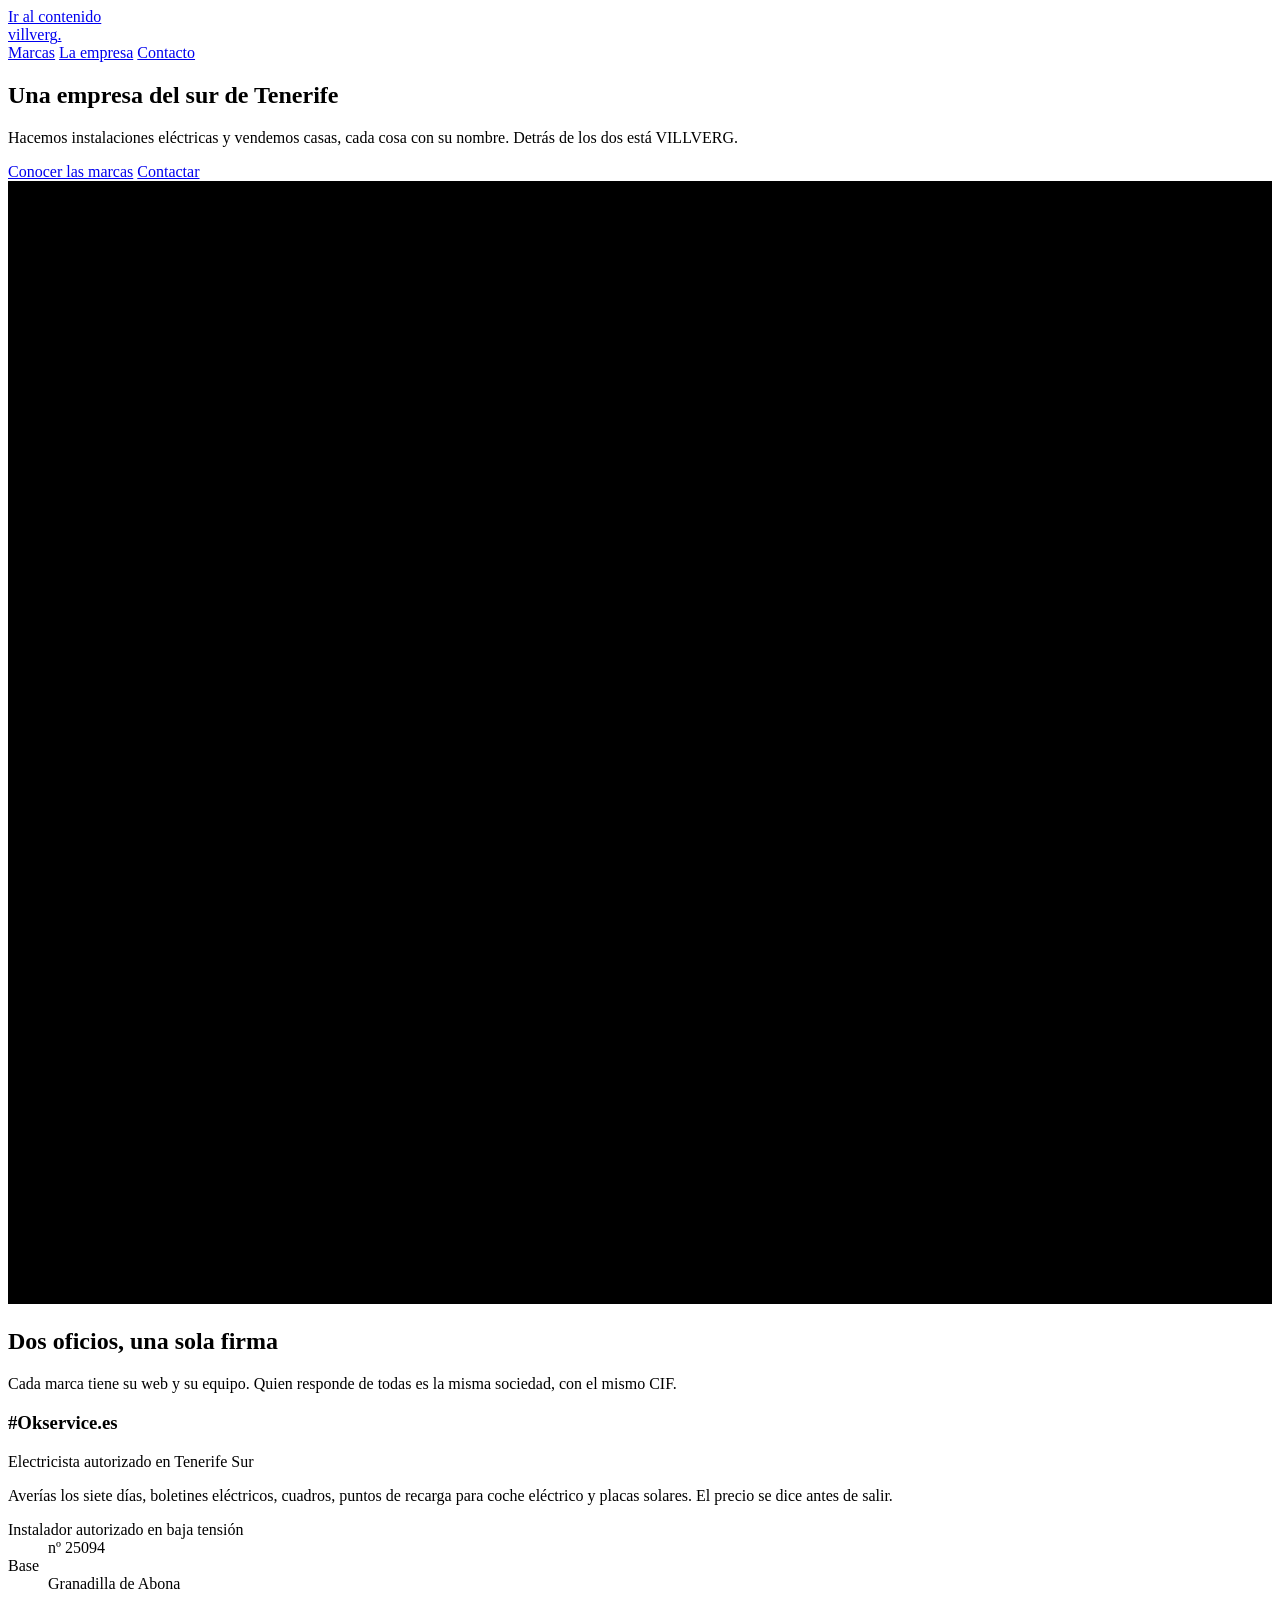
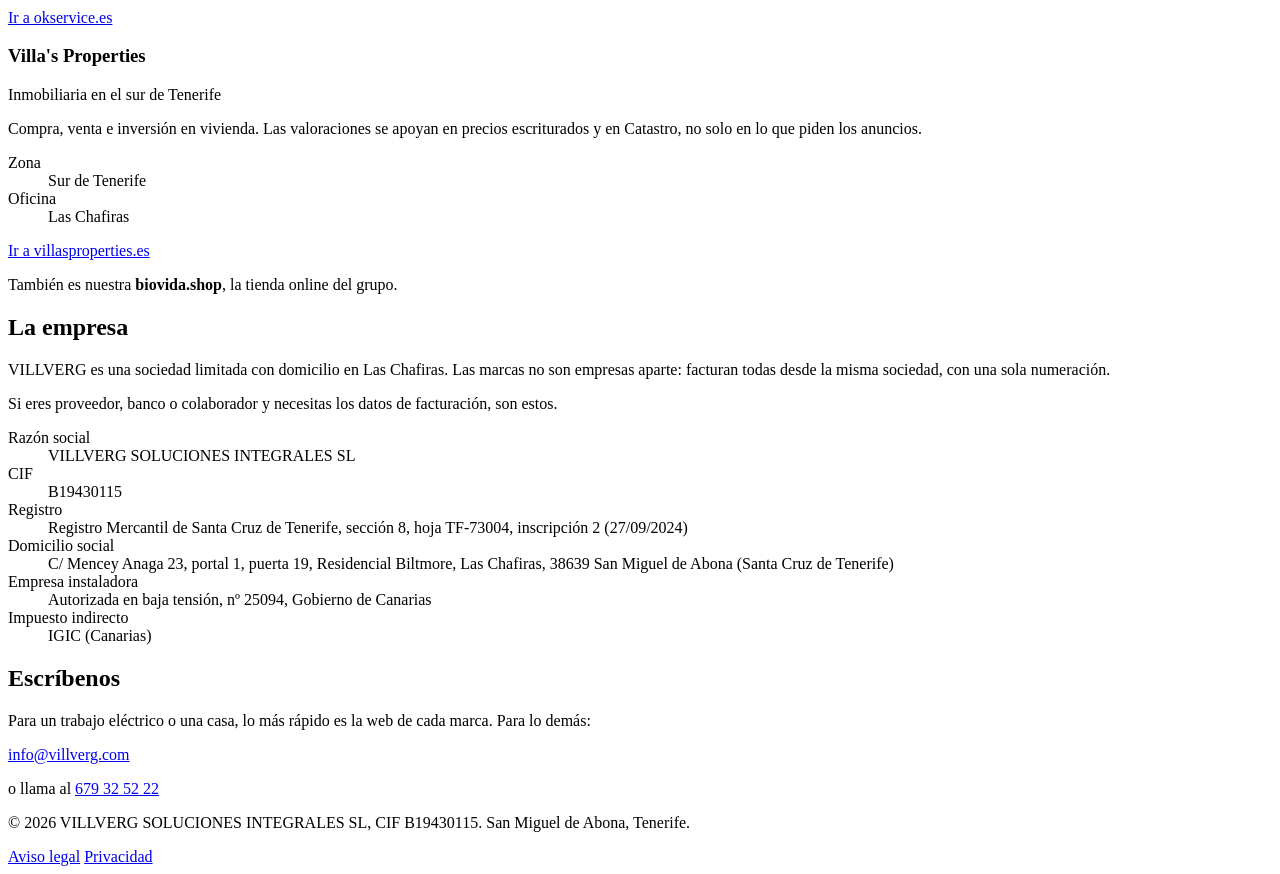
==== commit 92420058: "feat: datos registrales de la sociedad (desde Odoo) en aviso legal y ficha Co-Authored-By: Claude Op" ====
--- a/index.html
+++ b/index.html
@@ -157,6 +157,7 @@
       <dl class="ficha">
         <div><dt>Razón social</dt><dd>VILLVERG SOLUCIONES INTEGRALES SL</dd></div>
         <div><dt>CIF</dt><dd>B19430115</dd></div>
+        <div><dt>Registro</dt><dd>Registro Mercantil de Santa Cruz de Tenerife, sección 8, hoja TF-73004, inscripción 2 (27/09/2024)</dd></div>
         <div><dt>Domicilio social</dt><dd>C/ Mencey Anaga 23, portal 1, puerta 19, Residencial Biltmore, Las Chafiras, 38639 San Miguel de Abona (Santa Cruz de Tenerife)</dd></div>
         <div><dt>Empresa instaladora</dt><dd>Autorizada en baja tensión, nº 25094, Gobierno de Canarias</dd></div>
         <div><dt>Impuesto indirecto</dt><dd>IGIC (Canarias)</dd></div>
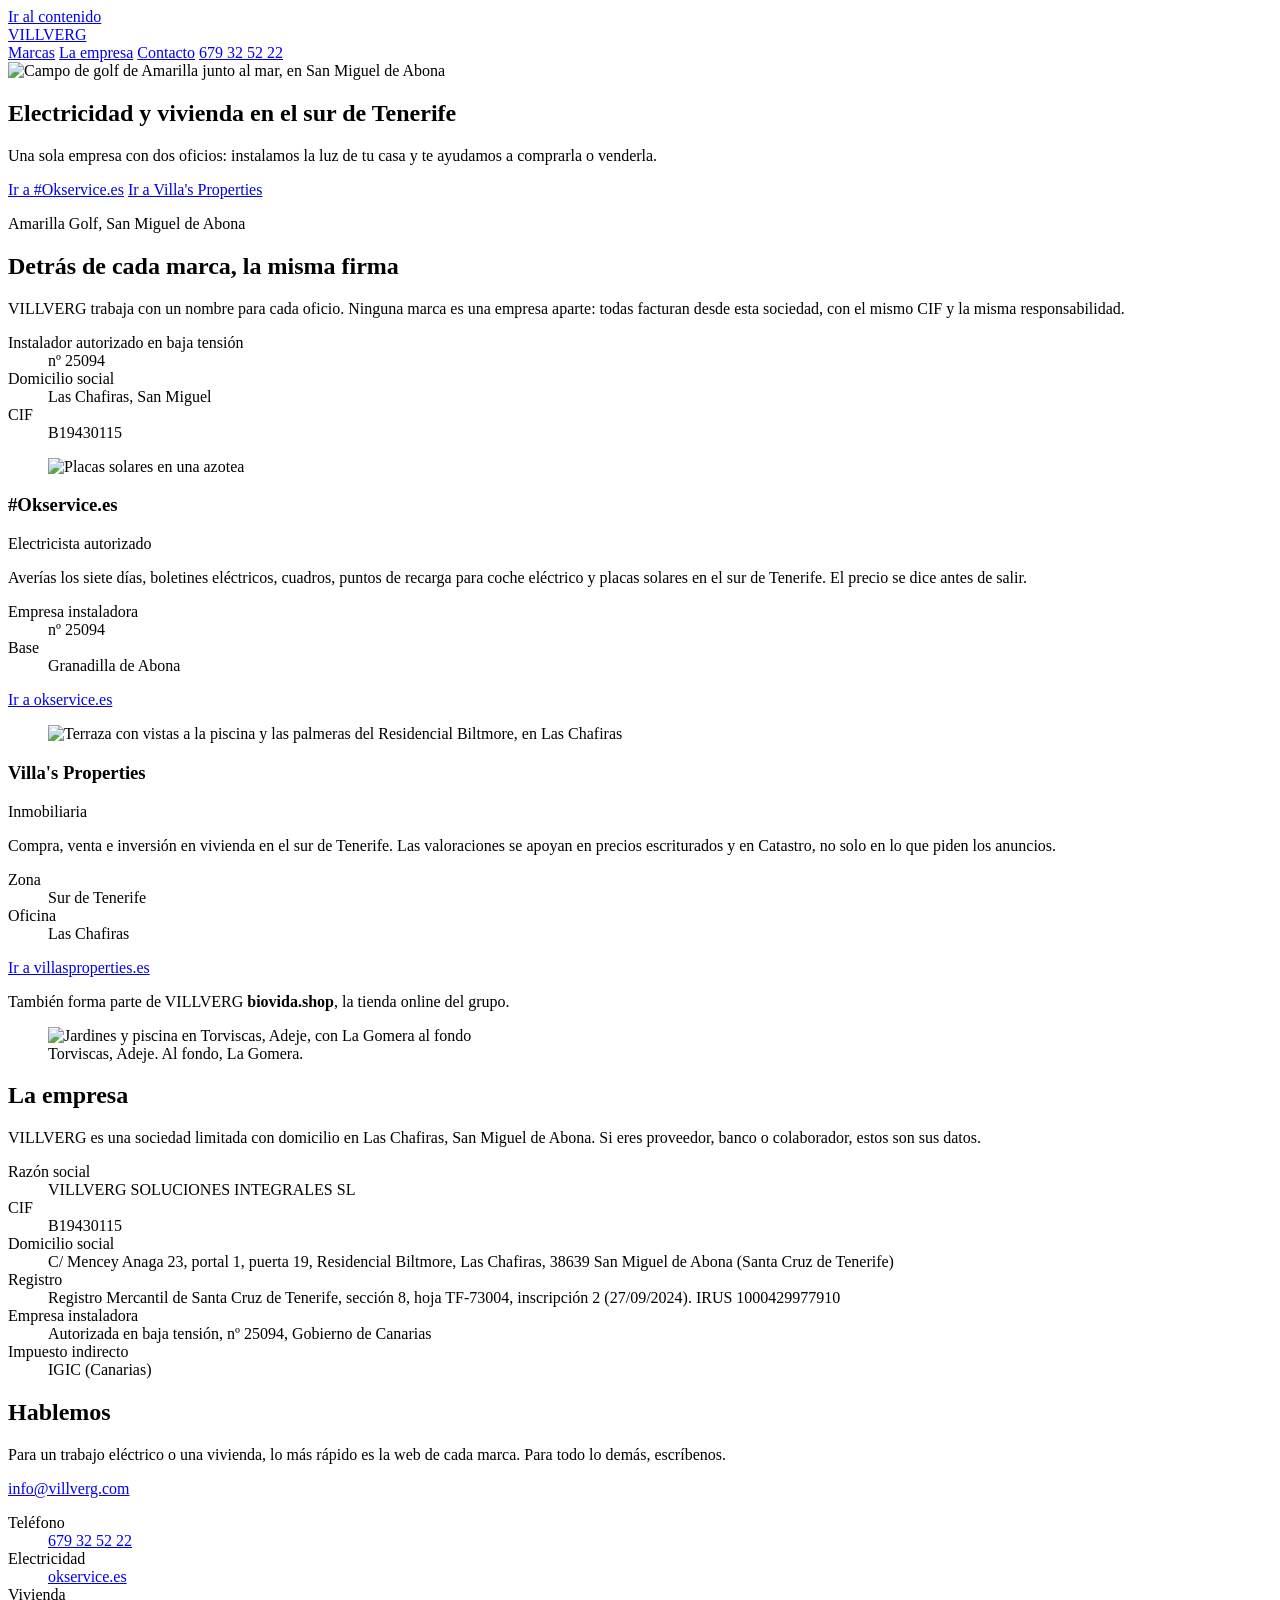
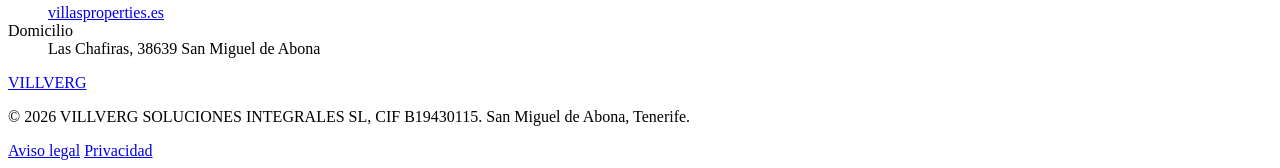
==== commit 711d871d: "feat: rediseño premium de la web de VILLVERG Web corporativa clásica al nivel de las inmobiliarias p" ====
--- a/index.html
+++ b/index.html
@@ -3,20 +3,23 @@
 <head>
 <meta charset="utf-8">
 <meta name="viewport" content="width=device-width, initial-scale=1">
-<title>VILLVERG · La empresa del sur de Tenerife detrás de #Okservice.es y Villa's Properties</title>
-<meta name="description" content="VILLVERG SOLUCIONES INTEGRALES SL (CIF B19430115) es una empresa de San Miguel de Abona, Tenerife. Trabaja con dos marcas: #Okservice.es, electricista autorizado, y Villa's Properties, inmobiliaria.">
+<title>VILLVERG · Electricidad y vivienda en el sur de Tenerife</title>
+<meta name="description" content="VILLVERG SOLUCIONES INTEGRALES SL (CIF B19430115) es la empresa de San Miguel de Abona, Tenerife, detrás de #Okservice.es, electricista autorizado, y Villa's Properties, inmobiliaria.">
 <meta name="robots" content="index,follow">
 <link rel="canonical" href="https://josecrea.github.io/villverg/">
-<meta name="theme-color" content="#23272a">
+<meta name="theme-color" content="#0f2a3d">
 <meta name="author" content="VILLVERG SOLUCIONES INTEGRALES SL">
 <meta property="og:type" content="website">
 <meta property="og:site_name" content="VILLVERG">
 <meta property="og:locale" content="es_ES">
-<meta property="og:title" content="VILLVERG · La empresa del sur de Tenerife detrás de #Okservice.es y Villa's Properties">
-<meta property="og:description" content="VILLVERG SOLUCIONES INTEGRALES SL (CIF B19430115) es una empresa de San Miguel de Abona, Tenerife. Trabaja con dos marcas: #Okservice.es, electricista autorizado, y Villa's Properties, inmobiliaria.">
+<meta property="og:title" content="VILLVERG · Electricidad y vivienda en el sur de Tenerife">
+<meta property="og:description" content="VILLVERG SOLUCIONES INTEGRALES SL (CIF B19430115) es la empresa de San Miguel de Abona, Tenerife, detrás de #Okservice.es, electricista autorizado, y Villa's Properties, inmobiliaria.">
 <meta property="og:url" content="https://josecrea.github.io/villverg/">
+<meta property="og:image" content="https://josecrea.github.io/villverg/assets/img/portada-1400.webp">
 <link rel="icon" href="/villverg/favicon.svg" type="image/svg+xml">
-<link rel="preload" as="font" type="font/woff2" href="/villverg/assets/fonts/bricolage-latin.woff2" crossorigin>
+<link rel="preload" as="font" type="font/woff2" href="/villverg/assets/fonts/bodoni-moda-latin.woff2" crossorigin>
+<link rel="preload" as="font" type="font/woff2" href="/villverg/assets/fonts/manrope-latin.woff2" crossorigin>
+<link rel="preload" as="image" href="/villverg/assets/img/portada-1400.webp" imagesrcset="/villverg/assets/img/portada-movil-900.webp 900w, /villverg/assets/img/portada-1400.webp 1400w, /villverg/assets/img/portada-2400.webp 2400w" imagesizes="(min-width: 1200px) 2400px, 100vw" fetchpriority="high">
 <link rel="stylesheet" href="/villverg/assets/css/villverg.css">
 <script type="application/ld+json">
 {
@@ -60,105 +63,103 @@
 <body>
 <a class="saltar" href="#contenido">Ir al contenido</a>
 <header class="cabecera">
-  <a class="logotipo" href="/villverg/" aria-label="VILLVERG, inicio">villverg<span class="logotipo-punto">.</span></a>
-  <nav class="menu" aria-label="Principal">
-    <a href="/villverg/#marcas">Marcas</a>
-    <a class="menu-opcional" href="/villverg/#sociedad">La empresa</a>
-    <a href="/villverg/#contacto">Contacto</a>
-  </nav>
+  <div class="cabecera-fila">
+    <a class="logotipo" href="/villverg/" aria-label="VILLVERG, inicio">VILLVERG</a>
+    <nav class="menu" aria-label="Principal">
+      <a class="menu-opcional" href="/villverg/#marcas">Marcas</a>
+      <a class="menu-opcional" href="/villverg/#empresa">La empresa</a>
+      <a href="/villverg/#contacto">Contacto</a>
+      <a class="menu-telefono" href="tel:+34679325222">679 32 52 22</a>
+    </nav>
+  </div>
 </header>
 
 <main id="contenido">
 
   <section class="portada" aria-labelledby="h-portada">
+    <picture class="portada-foto">
+      <source media="(max-width: 719px)" srcset="/villverg/assets/img/portada-movil-900.webp">
+      <img src="/villverg/assets/img/portada-1400.webp" srcset="/villverg/assets/img/portada-1400.webp 1400w, /villverg/assets/img/portada-2400.webp 2400w" sizes="(min-width: 1200px) 2400px, 100vw" width="2400" height="1352" alt="Campo de golf de Amarilla junto al mar, en San Miguel de Abona" fetchpriority="high">
+    </picture>
     <div class="portada-texto">
-      <h1 id="h-portada">Una empresa del sur de Tenerife</h1>
-      <p class="entradilla">Hacemos instalaciones eléctricas y vendemos casas, cada cosa con su nombre. Detrás de los dos está VILLVERG.</p>
+      <h1 id="h-portada">Electricidad y vivienda en el sur de Tenerife</h1>
+      <p class="portada-entradilla">Una sola empresa con dos oficios: instalamos la luz de tu casa y te ayudamos a comprarla o venderla.</p>
       <div class="portada-acciones">
-        <a class="boton boton-lleno" href="#marcas">Conocer las marcas</a>
-        <a class="boton boton-hueco" href="#contacto">Contactar</a>
+        <a class="boton boton-claro" href="https://okservice.es/" rel="noopener">Ir a #Okservice.es</a>
+        <a class="boton boton-borde" href="https://villasproperties.es/" rel="noopener">Ir a Villa's Properties</a>
       </div>
     </div>
-    <div class="portada-mapa">
-      <svg class="mapa" viewBox="0 0 720 640" role="img" aria-labelledby="mapa-t mapa-d" preserveAspectRatio="xMidYMin slice">
-  <title id="mapa-t">El sur de Tenerife en curvas de nivel</title>
-  <desc id="mapa-d">La ladera sur baja del Teide al Atlántico. Marcados: Granadilla de Abona, base de #Okservice.es, y Las Chafiras, en San Miguel de Abona, domicilio de la sociedad y de Villa's Properties.</desc>
-  <rect class="mar" width="720" height="640"/>
-  <path class="isobata" style="--i:18" d="M993.5 -70.0C987.8 -57.2 979.5 -44.8 972.3 -32.7C965.2 -20.6 957.3 -9.0 950.5 2.6C943.8 14.1 937.9 25.3 932.0 36.5C926.2 47.7 921.2 58.9 915.6 69.8C910.0 80.7 904.2 91.5 898.3 102.1C892.4 112.8 885.7 123.0 880.2 133.7C874.7 144.4 869.0 154.7 865.3 166.3C861.7 177.8 859.2 189.7 858.3 203.2C857.4 216.6 858.8 231.4 859.7 246.9C860.6 262.5 863.4 279.9 863.5 296.4C863.5 312.9 863.6 330.7 860.0 346.2C856.4 361.7 850.5 376.7 842.0 389.4C833.6 402.0 821.6 412.6 809.1 422.0C796.6 431.4 781.3 438.3 767.1 445.8C752.8 453.3 737.5 459.4 723.4 467.0C709.3 474.5 695.7 482.5 682.3 491.1C668.8 499.7 656.2 509.8 642.6 518.8C629.0 527.7 615.4 537.6 600.5 544.9C585.6 552.1 569.8 558.6 553.3 562.3C536.8 566.0 519.0 567.3 501.4 567.1C483.9 566.8 465.6 563.9 448.1 560.9C430.5 557.8 413.0 553.1 396.1 548.8C379.3 544.6 362.8 540.1 346.8 535.5C330.8 530.8 315.2 526.5 300.0 521.2C284.8 516.0 269.9 510.4 255.6 503.9C241.3 497.4 227.5 489.7 214.2 482.3C200.9 474.9 188.4 466.2 175.7 459.5C163.0 452.8 151.1 446.1 138.1 442.0C125.1 437.9 112.1 435.7 97.7 435.0C83.4 434.3 67.9 436.4 51.8 437.8C35.8 439.1 18.1 442.6 1.4 443.2C-15.3 443.8 -33.0 444.2 -48.4 441.5C-63.9 438.7 -78.7 433.5 -91.5 426.5C-104.2 419.5 -114.9 409.3 -124.9 399.3C-134.9 389.2 -142.7 377.0 -151.5 366.3C-160.3 355.5 -168.1 344.5 -177.6 334.7C-187.0 325.0 -197.3 316.3 -208.2 307.7C-219.2 299.1 -231.6 291.7 -243.3 283.3C-255.0 274.9 -267.5 266.7 -278.2 257.4C-289.0 248.1 -299.0 238.0 -307.8 227.4C-316.5 216.7 -323.5 205.1 -330.5 193.5C-337.5 182.0 -343.2 169.9 -349.7 158.1C-356.2 146.2 -362.6 134.4 -369.3 122.5C-376.1 110.7 -383.6 98.9 -390.1 86.7C-396.5 74.5 -403.3 62.1 -408.0 49.3C-412.6 36.6 -416.0 23.3 -417.8 10.1C-419.5 -3.2 -418.8 -16.8 -418.4 -30.1C-417.9 -43.4 -415.4 -56.7 -415.2 -70.0C-414.9 -83.3 -414.6 -96.3 -416.8 -109.8C-419.0 -123.4 -423.5 -136.9 -428.5 -151.3C-433.5 -165.6 -441.5 -180.7 -447.0 -195.9C-452.5 -211.2 -459.3 -227.5 -461.5 -242.9C-463.6 -258.4 -464.0 -274.3 -459.9 -288.6C-455.8 -302.9 -447.4 -316.6 -436.6 -328.6C-425.9 -340.6 -410.5 -351.1 -395.5 -360.6C-380.4 -370.2 -362.4 -378.2 -346.2 -386.2C-329.9 -394.1 -313.2 -401.2 -297.9 -408.6C-282.6 -416.0 -268.4 -423.3 -254.4 -430.5C-240.3 -437.7 -227.2 -445.1 -213.5 -451.6C-199.8 -458.2 -186.1 -464.5 -172.0 -470.0C-158.0 -475.5 -143.2 -480.1 -129.1 -484.6C-114.9 -489.2 -100.4 -492.8 -87.0 -497.4C-73.6 -502.0 -60.8 -506.6 -48.8 -512.4C-36.7 -518.1 -25.9 -524.9 -14.7 -531.9C-3.5 -538.9 6.8 -547.3 18.1 -554.4C29.5 -561.5 41.0 -569.0 53.4 -574.6C65.8 -580.2 79.1 -584.6 92.5 -588.1C105.9 -591.6 120.1 -593.0 133.8 -595.5C147.6 -598.0 161.4 -599.2 174.9 -603.0C188.4 -606.9 201.4 -611.5 214.8 -618.5C228.2 -625.5 241.3 -635.1 255.5 -645.0C269.7 -654.9 284.4 -667.6 300.0 -677.8C315.6 -688.1 332.4 -699.3 349.2 -706.6C366.1 -713.8 384.0 -719.4 401.2 -721.4C418.4 -723.4 435.8 -721.8 452.2 -718.6C468.7 -715.5 484.6 -708.8 499.9 -702.3C515.3 -695.8 529.8 -687.4 544.3 -679.8C558.8 -672.3 572.8 -664.5 586.9 -656.9C600.9 -649.3 614.9 -642.2 628.4 -634.4C641.9 -626.6 655.4 -618.7 667.9 -610.0C680.4 -601.3 692.3 -591.7 703.7 -582.0C715.1 -572.3 725.4 -561.6 736.2 -551.8C747.1 -541.9 757.3 -531.9 768.7 -523.0C780.2 -514.0 792.2 -505.9 804.9 -497.8C817.5 -489.8 831.7 -483.0 844.8 -474.9C858.0 -466.9 872.2 -459.1 883.7 -449.6C895.2 -440.0 906.0 -429.4 913.8 -417.6C921.6 -405.7 926.7 -392.1 930.3 -378.4C933.9 -364.7 934.2 -349.7 935.5 -335.6C936.7 -321.5 936.0 -307.2 937.9 -293.9C939.8 -280.7 942.3 -268.2 946.9 -256.1C951.5 -243.9 958.5 -232.8 965.4 -221.1C972.2 -209.4 981.4 -198.0 987.9 -186.0C994.4 -173.9 1001.1 -161.4 1004.1 -148.6C1007.2 -135.8 1008.0 -122.3 1006.2 -109.2C1004.4 -96.1 999.1 -82.8 993.5 -70.0Z"/><path class="isobata" style="--i:19" d="M1025.5 -70.0C1017.6 -56.6 1006.9 -43.8 998.4 -31.2C989.9 -18.7 981.2 -6.8 974.6 5.3C967.9 17.3 962.9 29.0 958.5 41.0C954.1 53.0 951.4 65.0 948.2 77.2C945.1 89.4 942.4 101.6 939.4 113.9C936.4 126.3 933.0 138.5 930.3 151.3C927.7 164.0 924.8 176.7 923.4 190.5C922.0 204.4 921.6 218.7 921.8 234.2C922.0 249.8 924.1 266.6 924.7 283.7C925.3 300.8 927.1 319.5 925.5 336.8C924.0 354.0 921.5 372.0 915.5 387.4C909.4 402.8 900.3 417.2 889.1 429.2C877.8 441.2 862.9 450.8 848.1 459.6C833.2 468.5 815.9 474.8 800.0 482.2C784.0 489.5 767.7 495.9 752.5 503.9C737.3 511.9 723.1 520.7 708.8 530.0C694.4 539.3 681.0 550.2 666.3 559.5C651.6 568.7 636.7 578.7 620.3 585.4C604.0 592.1 586.4 597.4 568.2 599.6C550.1 601.8 530.5 600.9 511.4 598.6C492.4 596.3 472.6 590.8 453.9 585.7C435.2 580.6 416.8 573.7 399.1 568.0C381.5 562.4 364.6 556.7 348.1 551.6C331.6 546.5 315.7 542.2 300.0 537.5C284.3 532.8 269.1 528.3 254.1 523.4C239.2 518.4 224.6 512.8 210.3 507.6C195.9 502.4 182.2 496.5 168.0 492.3C153.8 488.2 140.1 484.4 125.3 482.6C110.5 480.8 95.3 480.9 79.0 481.7C62.8 482.4 45.2 485.6 27.7 487.2C10.1 488.7 -8.9 491.5 -26.5 491.0C-44.0 490.5 -61.9 488.8 -77.4 484.0C-92.9 479.2 -107.2 471.3 -119.5 462.1C-131.8 452.8 -141.7 440.2 -151.4 428.5C-161.1 416.8 -168.7 403.3 -177.9 391.8C-187.0 380.2 -195.8 369.0 -206.5 359.2C-217.2 349.4 -229.3 341.2 -242.0 332.9C-254.8 324.5 -269.6 317.5 -283.1 309.2C-296.7 300.9 -311.1 292.6 -323.2 282.9C-335.3 273.2 -346.4 262.3 -355.7 250.8C-365.1 239.3 -372.3 226.5 -379.3 213.9C-386.3 201.2 -391.6 187.9 -397.8 174.9C-404.0 162.0 -409.9 149.0 -416.4 136.1C-422.9 123.1 -430.2 110.4 -436.7 97.3C-443.2 84.2 -450.2 70.9 -455.3 57.3C-460.5 43.7 -464.8 29.7 -467.7 15.6C-470.5 1.6 -471.4 -12.8 -472.7 -27.1C-474.1 -41.4 -473.8 -55.6 -475.5 -70.0C-477.3 -84.4 -479.4 -98.7 -483.3 -113.5C-487.1 -128.4 -493.2 -143.4 -498.7 -159.1C-504.1 -174.8 -512.0 -191.3 -516.1 -207.6C-520.3 -223.9 -524.6 -241.1 -523.6 -257.0C-522.7 -272.9 -518.6 -289.0 -510.3 -303.1C-501.9 -317.2 -488.3 -330.1 -473.3 -341.5C-458.3 -352.8 -438.5 -362.1 -420.2 -371.0C-401.8 -379.8 -381.2 -386.9 -363.2 -394.5C-345.2 -402.1 -327.8 -409.0 -312.3 -416.7C-296.7 -424.4 -283.2 -432.4 -269.8 -440.5C-256.4 -448.6 -244.6 -457.3 -231.8 -465.2C-219.0 -473.1 -206.4 -481.0 -193.1 -487.8C-179.7 -494.7 -165.6 -500.7 -151.8 -506.6C-138.0 -512.5 -123.7 -517.3 -110.3 -523.1C-96.9 -528.9 -83.9 -534.5 -71.5 -541.2C-59.1 -547.9 -47.8 -555.5 -36.1 -563.3C-24.4 -571.1 -13.4 -580.2 -1.5 -588.1C10.5 -596.0 22.7 -604.1 35.7 -610.7C48.7 -617.3 62.6 -622.8 76.6 -627.7C90.6 -632.6 105.3 -635.8 119.7 -640.3C134.0 -644.9 148.4 -648.6 162.7 -654.9C177.0 -661.1 190.9 -668.7 205.6 -677.9C220.2 -687.1 234.7 -699.0 250.5 -710.2C266.2 -721.3 282.7 -734.7 300.0 -744.7C317.3 -754.6 335.8 -764.5 354.1 -769.7C372.4 -775.0 391.6 -777.3 409.7 -776.2C427.8 -775.1 445.8 -769.6 462.7 -763.1C479.6 -756.6 495.5 -746.3 511.0 -737.2C526.5 -728.1 541.0 -717.5 555.7 -708.4C570.5 -699.4 584.9 -690.9 599.6 -683.0C614.4 -675.2 629.3 -668.5 644.0 -661.2C658.7 -653.8 673.6 -647.0 687.7 -639.0C701.7 -631.1 715.4 -622.5 728.5 -613.4C741.6 -604.4 753.7 -594.4 766.2 -584.9C778.7 -575.4 790.5 -565.5 803.3 -556.3C816.0 -547.2 829.2 -538.6 842.6 -529.8C856.0 -521.1 870.6 -513.1 883.8 -503.9C897.0 -494.6 910.8 -485.3 921.8 -474.3C932.7 -463.3 942.6 -451.1 949.7 -437.9C956.7 -424.7 961.0 -409.7 964.3 -395.0C967.6 -380.4 967.9 -364.6 969.7 -349.9C971.6 -335.2 972.0 -320.7 975.3 -307.1C978.6 -293.5 983.2 -280.9 989.4 -268.3C995.6 -255.8 1004.7 -244.2 1012.6 -231.8C1020.5 -219.5 1030.5 -207.2 1036.8 -194.2C1043.1 -181.2 1048.8 -167.5 1050.3 -153.7C1051.9 -139.9 1050.1 -125.4 1045.9 -111.4C1041.8 -97.5 1033.4 -83.4 1025.5 -70.0Z"/><path class="isobata" style="--i:20" d="M1052.0 -70.0C1042.4 -56.1 1030.5 -42.9 1021.9 -29.9C1013.4 -16.9 1005.7 -4.6 1000.7 8.2C995.7 20.9 993.6 33.5 992.1 46.7C990.7 59.8 991.9 73.3 992.1 87.2C992.4 101.0 993.6 115.2 993.8 129.6C994.0 144.0 993.7 158.5 993.5 173.4C993.2 188.4 992.3 203.4 992.1 219.2C991.8 235.1 992.0 251.5 992.0 268.6C992.1 285.7 993.2 304.0 992.3 322.0C991.5 340.0 990.9 359.2 986.9 376.7C982.9 394.1 977.2 411.7 968.2 426.6C959.2 441.6 946.9 455.0 932.9 466.4C919.0 477.8 901.5 486.5 884.6 495.0C867.8 503.4 848.9 509.6 831.7 517.2C814.4 524.8 797.4 531.8 781.3 540.4C765.2 549.0 750.5 558.9 735.1 568.7C719.8 578.5 705.4 590.1 689.4 599.1C673.3 608.1 656.7 617.5 638.7 623.0C620.7 628.4 601.0 631.8 581.1 631.9C561.3 632.0 539.8 628.4 519.4 623.8C498.9 619.2 477.9 611.2 458.3 604.4C438.6 597.6 419.6 589.4 401.5 583.1C383.3 576.9 366.2 571.4 349.3 567.1C332.4 562.8 316.2 560.1 300.0 557.2C283.8 554.4 267.9 552.6 252.0 550.1C236.2 547.6 220.5 545.0 204.8 542.5C189.2 540.0 173.8 537.0 158.0 535.1C142.1 533.3 126.4 531.7 109.8 531.5C93.2 531.2 76.1 532.5 58.2 533.6C40.4 534.7 21.3 537.6 2.7 538.2C-15.9 538.8 -35.6 539.8 -53.4 537.3C-71.2 534.8 -88.9 530.4 -104.2 523.3C-119.4 516.1 -132.9 505.4 -144.8 494.2C-156.8 482.9 -166.1 468.6 -176.0 455.7C-185.9 442.9 -194.0 429.0 -204.2 417.3C-214.5 405.6 -224.9 394.9 -237.5 385.5C-250.1 376.2 -264.8 368.8 -279.8 360.9C-294.8 353.0 -312.0 346.4 -327.4 338.0C-342.7 329.5 -358.7 320.8 -371.7 310.3C-384.7 299.9 -396.1 287.9 -405.5 275.2C-415.0 262.5 -421.6 248.3 -428.2 234.3C-434.8 220.4 -439.3 205.7 -445.1 191.6C-451.0 177.4 -456.6 163.5 -463.3 149.6C-469.9 135.7 -477.7 122.2 -485.0 108.3C-492.3 94.3 -500.5 80.4 -507.1 66.1C-513.7 51.7 -519.7 36.9 -524.5 22.0C-529.2 7.0 -532.2 -8.3 -535.4 -23.6C-538.7 -38.9 -540.5 -54.4 -543.8 -70.0C-547.0 -85.6 -550.6 -101.3 -554.9 -117.5C-559.2 -133.7 -565.3 -150.2 -569.7 -167.0C-574.0 -183.9 -579.7 -201.5 -581.0 -218.5C-582.2 -235.5 -582.4 -253.2 -577.1 -269.2C-571.9 -285.2 -562.5 -300.8 -549.5 -314.4C-536.5 -327.9 -517.9 -339.9 -499.0 -350.5C-480.2 -361.0 -457.0 -369.4 -436.4 -377.8C-415.9 -386.1 -394.2 -392.8 -375.8 -400.7C-357.5 -408.5 -341.0 -416.1 -326.4 -424.7C-311.8 -433.4 -300.2 -442.9 -288.3 -452.5C-276.3 -462.1 -266.3 -472.7 -254.7 -482.3C-243.1 -491.8 -231.6 -501.4 -218.8 -509.7C-206.1 -518.0 -192.2 -525.3 -178.4 -532.3C-164.6 -539.3 -149.9 -545.1 -136.2 -551.7C-122.5 -558.4 -108.9 -564.8 -96.0 -572.3C-83.2 -579.9 -71.3 -588.3 -59.1 -597.1C-46.9 -605.9 -35.4 -615.9 -23.0 -625.0C-10.5 -634.2 2.1 -643.6 15.6 -651.8C29.1 -660.0 43.5 -667.2 58.0 -674.1C72.6 -681.0 87.8 -686.5 102.9 -693.3C118.0 -700.1 133.2 -706.5 148.6 -714.9C164.0 -723.3 179.2 -733.1 195.3 -743.7C211.4 -754.3 227.8 -767.4 245.2 -778.5C262.6 -789.6 281.1 -802.2 300.0 -810.4C318.9 -818.6 339.1 -825.6 358.6 -827.8C378.1 -829.9 398.3 -828.1 417.0 -823.4C435.8 -818.7 454.1 -809.0 471.2 -799.5C488.4 -789.9 504.2 -776.8 520.0 -765.9C535.8 -755.1 550.6 -743.5 566.0 -734.1C581.5 -724.8 596.8 -717.0 612.8 -709.9C628.7 -702.9 645.4 -697.7 661.7 -691.6C678.1 -685.5 695.0 -680.1 710.9 -673.1C726.8 -666.2 742.4 -658.4 757.2 -649.8C771.9 -641.2 785.7 -631.3 799.4 -621.5C813.1 -611.8 826.1 -601.3 839.5 -591.4C853.0 -581.4 866.6 -571.7 880.2 -561.7C893.8 -551.8 908.2 -542.3 921.1 -531.6C934.0 -520.9 947.2 -510.0 957.6 -497.7C968.1 -485.3 977.2 -471.6 984.0 -457.3C990.8 -443.0 994.7 -427.1 998.4 -411.7C1002.0 -396.3 1003.0 -380.1 1005.9 -365.0C1008.8 -350.0 1011.1 -335.2 1015.9 -321.3C1020.7 -307.4 1027.4 -294.5 1034.9 -281.4C1042.4 -268.3 1052.9 -256.0 1061.1 -242.8C1069.2 -229.6 1078.9 -216.2 1084.1 -202.2C1089.2 -188.1 1092.7 -173.2 1091.9 -158.4C1091.2 -143.5 1086.1 -128.0 1079.5 -113.3C1072.8 -98.6 1061.6 -83.9 1052.0 -70.0Z"/><path class="isobata" style="--i:21" d="M1075.7 -70.0C1065.7 -55.6 1054.4 -42.1 1047.5 -28.5C1040.7 -14.8 1036.0 -1.9 1034.4 11.9C1032.8 25.8 1035.2 39.6 1037.9 54.4C1040.6 69.1 1046.5 84.6 1050.6 100.4C1054.7 116.3 1059.6 132.8 1062.5 149.3C1065.4 165.9 1067.2 182.7 1068.1 199.6C1069.0 216.6 1068.5 233.5 1068.0 251.0C1067.5 268.4 1066.5 286.2 1065.0 304.3C1063.5 322.4 1062.3 341.4 1058.9 359.7C1055.6 378.1 1051.9 397.2 1044.9 414.4C1037.9 431.6 1028.9 448.5 1017.0 462.9C1005.1 477.3 989.8 489.9 973.6 500.8C957.3 511.8 937.8 520.0 919.3 528.5C900.8 536.9 880.9 543.4 862.7 551.4C844.4 559.4 826.8 567.4 809.8 576.6C792.8 585.8 777.3 596.5 760.8 606.4C744.4 616.4 728.6 627.9 710.9 636.1C693.2 644.3 674.6 652.2 654.8 655.8C634.9 659.5 613.2 660.1 591.6 658.0C570.0 655.8 547.0 649.3 525.4 642.8C503.7 636.2 481.9 626.3 461.7 618.8C441.4 611.3 422.2 603.0 403.7 597.6C385.2 592.1 368.0 588.5 350.8 586.3C333.5 584.2 316.9 584.6 300.0 584.7C283.1 584.8 266.2 586.5 249.2 587.0C232.1 587.6 215.0 588.1 197.8 588.0C180.6 588.0 163.4 587.1 145.8 586.8C128.3 586.4 110.8 585.9 92.6 586.0C74.4 586.1 55.7 587.0 36.7 587.3C17.7 587.5 -2.2 588.8 -21.4 587.5C-40.5 586.3 -60.4 584.7 -78.2 579.9C-96.0 575.0 -113.2 567.8 -128.2 558.5C-143.1 549.1 -156.0 536.3 -168.1 523.7C-180.1 511.0 -189.6 495.7 -200.3 482.6C-211.1 469.4 -220.5 455.8 -232.5 444.6C-244.5 433.4 -257.5 423.9 -272.5 415.2C-287.4 406.5 -305.0 400.1 -322.2 392.4C-339.4 384.8 -358.9 378.2 -375.6 369.3C-392.3 360.4 -409.1 350.7 -422.5 339.1C-435.8 327.5 -446.8 313.9 -455.7 299.8C-464.7 285.7 -470.3 269.7 -476.3 254.4C-482.4 239.1 -486.2 223.2 -492.1 208.0C-498.0 192.9 -504.0 178.1 -511.6 163.5C-519.1 148.8 -528.5 134.8 -537.5 120.2C-546.5 105.6 -557.1 91.1 -565.7 75.9C-574.4 60.8 -582.9 45.2 -589.7 29.3C-596.4 13.3 -601.5 -3.1 -606.0 -19.7C-610.6 -36.2 -613.7 -53.0 -617.2 -70.0C-620.8 -87.0 -624.1 -104.1 -627.3 -121.5C-630.4 -138.9 -634.5 -156.7 -636.1 -174.4C-637.6 -192.2 -639.5 -210.5 -636.5 -227.9C-633.6 -245.2 -628.6 -262.9 -618.6 -278.6C-608.6 -294.3 -593.8 -309.3 -576.6 -322.2C-559.4 -335.1 -536.7 -346.1 -515.2 -356.1C-493.7 -366.2 -468.7 -374.0 -447.5 -382.4C-426.4 -390.8 -405.4 -398.0 -388.2 -406.7C-370.9 -415.4 -356.8 -424.5 -344.1 -434.7C-331.5 -445.0 -322.5 -456.7 -312.4 -468.2C-302.3 -479.7 -294.0 -492.4 -283.5 -503.7C-273.0 -514.9 -262.0 -526.0 -249.4 -535.6C-236.9 -545.2 -222.5 -553.4 -208.3 -561.2C-194.2 -569.1 -178.6 -575.4 -164.3 -582.8C-150.0 -590.2 -135.8 -597.3 -122.5 -605.8C-109.1 -614.3 -96.8 -623.9 -84.3 -634.1C-71.8 -644.3 -60.1 -655.9 -47.3 -666.8C-34.5 -677.8 -21.6 -689.3 -7.7 -699.6C6.2 -709.9 21.0 -719.4 36.2 -728.5C51.4 -737.7 67.5 -745.5 83.6 -754.3C99.8 -763.1 116.2 -771.6 133.0 -781.3C149.9 -791.1 166.8 -802.0 184.6 -812.7C202.4 -823.5 220.8 -836.0 240.0 -845.7C259.2 -855.4 279.6 -865.5 300.0 -870.8C320.4 -876.1 342.0 -879.1 362.5 -877.6C383.0 -876.1 403.7 -869.9 423.0 -861.8C442.3 -853.7 460.6 -840.6 478.1 -828.8C495.6 -817.1 511.6 -802.6 528.0 -791.2C544.4 -779.8 559.9 -768.9 576.6 -760.5C593.2 -752.1 610.2 -746.3 627.9 -740.9C645.6 -735.5 664.5 -732.5 682.8 -727.9C701.2 -723.3 720.3 -719.3 738.1 -713.0C755.8 -706.8 773.1 -699.2 789.2 -690.4C805.2 -681.6 819.9 -670.8 834.3 -660.1C848.7 -649.4 862.0 -637.6 875.6 -626.2C889.2 -614.9 902.7 -603.5 916.1 -592.1C929.5 -580.7 943.5 -569.6 956.1 -557.6C968.7 -545.5 981.4 -533.3 991.7 -519.8C1002.0 -506.3 1010.9 -491.7 1018.0 -476.6C1025.0 -461.4 1029.5 -445.0 1033.9 -429.1C1038.4 -413.2 1040.7 -396.8 1045.0 -381.3C1049.2 -365.9 1053.2 -351.0 1059.4 -336.6C1065.5 -322.2 1073.7 -308.8 1081.8 -294.9C1090.0 -281.1 1100.6 -267.8 1108.2 -253.5C1115.7 -239.3 1123.8 -224.6 1127.0 -209.4C1130.2 -194.2 1130.7 -178.1 1127.4 -162.3C1124.2 -146.6 1115.9 -130.2 1107.3 -114.8C1098.7 -99.5 1085.6 -84.4 1075.7 -70.0Z"/><path class="isobata" style="--i:22" d="M1101.3 -70.0C1092.8 -55.1 1084.4 -41.1 1081.0 -26.6C1077.6 -12.1 1078.0 1.9 1081.1 17.1C1084.1 32.4 1092.2 48.1 1099.5 64.8C1106.7 81.5 1117.2 99.3 1124.6 117.2C1132.0 135.2 1139.4 154.2 1143.8 172.7C1148.1 191.3 1150.1 210.1 1150.6 228.6C1151.1 247.1 1149.1 265.4 1146.7 283.9C1144.4 302.3 1140.7 320.7 1136.5 339.3C1132.3 357.8 1127.8 376.8 1121.4 395.1C1115.0 413.4 1108.0 432.1 1098.0 448.9C1088.1 465.8 1076.1 482.1 1061.7 496.1C1047.3 510.1 1029.8 522.3 1011.6 533.1C993.5 543.8 972.6 552.2 952.8 560.8C933.1 569.5 912.4 576.6 893.2 585.1C874.0 593.6 855.6 602.4 837.6 611.9C819.6 621.3 802.9 632.4 785.0 641.9C767.0 651.4 749.4 662.0 729.9 668.8C710.4 675.6 689.6 681.2 667.9 682.7C646.2 684.3 622.5 682.1 599.5 677.8C576.5 673.6 552.4 664.8 529.9 657.2C507.5 649.6 485.4 639.2 464.8 632.3C444.3 625.4 425.2 618.8 406.5 615.7C387.9 612.6 370.6 612.4 352.9 613.6C335.1 614.8 317.9 619.4 300.0 623.0C282.1 626.7 263.9 632.0 245.5 635.3C227.0 638.6 208.1 641.5 189.2 643.0C170.4 644.5 151.4 644.5 132.3 644.3C113.3 644.2 94.2 643.1 74.8 642.2C55.4 641.3 35.7 640.5 16.0 638.9C-3.7 637.3 -24.0 636.1 -43.4 632.6C-62.8 629.1 -82.5 624.8 -100.2 617.8C-118.0 610.8 -134.9 601.3 -149.9 590.4C-165.0 579.5 -178.0 565.5 -190.7 552.3C-203.4 539.1 -213.9 523.9 -226.2 511.1C-238.5 498.3 -250.1 485.9 -264.5 475.5C-278.8 465.1 -294.8 456.9 -312.2 448.8C-329.6 440.8 -350.0 434.9 -369.0 427.2C-388.1 419.5 -409.2 412.4 -426.7 402.6C-444.2 392.7 -461.0 381.4 -474.1 368.3C-487.2 355.3 -497.0 339.7 -505.3 324.0C-513.6 308.3 -518.0 290.8 -523.8 274.3C-529.6 257.8 -533.5 240.9 -540.1 224.9C-546.8 208.9 -554.3 193.7 -563.8 178.5C-573.2 163.3 -585.3 148.8 -596.8 133.6C-608.3 118.4 -621.8 103.3 -632.8 87.2C-643.8 71.2 -654.6 54.5 -662.8 37.4C-671.0 20.3 -677.1 2.4 -681.8 -15.5C-686.5 -33.4 -689.0 -51.7 -691.1 -70.0C-693.2 -88.3 -694.4 -106.8 -694.6 -125.2C-694.8 -143.7 -695.1 -162.4 -692.6 -180.7C-690.0 -199.0 -686.9 -217.7 -679.3 -235.1C-671.6 -252.5 -661.3 -269.7 -646.9 -285.0C-632.6 -300.3 -613.5 -314.5 -593.2 -327.0C-573.0 -339.4 -548.0 -349.8 -525.4 -359.8C-502.9 -369.7 -478.3 -377.7 -458.1 -386.8C-438.0 -396.0 -419.4 -404.4 -404.5 -414.7C-389.5 -425.0 -378.7 -436.2 -368.5 -448.6C-358.4 -460.9 -352.0 -475.1 -343.7 -488.6C-335.3 -502.1 -328.2 -516.8 -318.3 -529.5C-308.4 -542.3 -297.0 -554.5 -284.1 -565.0C-271.2 -575.6 -255.8 -584.2 -240.9 -592.7C-225.9 -601.2 -209.4 -607.9 -194.5 -616.1C-179.5 -624.4 -164.8 -632.3 -151.2 -642.3C-137.5 -652.2 -125.2 -663.5 -112.6 -675.6C-100.0 -687.8 -88.3 -701.9 -75.4 -715.1C-62.4 -728.4 -49.3 -742.6 -34.9 -755.2C-20.5 -767.8 -5.0 -779.8 11.2 -790.9C27.5 -802.0 44.8 -811.7 62.3 -821.7C79.9 -831.7 98.1 -841.0 116.7 -850.8C135.4 -860.6 154.3 -871.1 174.1 -880.5C193.8 -889.9 214.2 -900.4 235.2 -907.4C256.2 -914.4 278.3 -921.0 300.0 -922.8C321.7 -924.6 344.3 -923.2 365.6 -918.2C386.9 -913.2 408.0 -903.2 427.8 -892.5C447.5 -881.9 466.0 -866.8 484.1 -854.2C502.1 -841.6 518.7 -827.4 536.1 -816.9C553.6 -806.4 570.5 -797.6 588.9 -791.2C607.2 -784.8 626.5 -781.9 646.3 -778.5C666.1 -775.1 687.5 -774.3 707.9 -770.9C728.2 -767.4 749.4 -764.1 768.6 -757.9C787.8 -751.6 806.3 -743.2 823.0 -733.3C839.7 -723.4 854.6 -710.9 869.1 -698.5C883.6 -686.2 896.4 -672.3 909.8 -659.2C923.1 -646.2 936.1 -633.1 949.3 -620.2C962.4 -607.3 976.2 -595.0 988.8 -581.9C1001.4 -568.8 1014.3 -555.7 1025.0 -541.4C1035.7 -527.2 1045.2 -512.0 1053.0 -496.4C1060.9 -480.8 1066.4 -464.0 1072.0 -447.7C1077.6 -431.4 1081.3 -414.7 1086.7 -398.8C1092.1 -382.9 1097.5 -367.4 1104.3 -352.3C1111.1 -337.2 1119.8 -322.9 1127.7 -308.1C1135.5 -293.3 1145.3 -278.7 1151.4 -263.3C1157.4 -247.9 1163.1 -231.9 1164.1 -215.7C1165.1 -199.4 1162.5 -182.2 1157.2 -165.6C1151.9 -149.1 1141.5 -132.2 1132.1 -116.2C1122.8 -100.3 1109.8 -84.9 1101.3 -70.0Z"/><path class="isobata" style="--i:23" d="M1134.9 -70.0C1129.7 -54.4 1126.3 -39.7 1127.9 -24.0C1129.5 -8.3 1136.2 7.2 1144.5 24.2C1152.8 41.2 1166.6 59.2 1177.9 78.0C1189.2 96.8 1203.2 117.1 1212.4 137.2C1221.7 157.3 1229.7 178.3 1233.6 198.6C1237.5 218.8 1237.6 239.0 1235.9 258.5C1234.2 278.1 1228.8 297.0 1223.3 315.9C1217.8 334.8 1210.5 353.2 1202.9 371.8C1195.3 390.3 1187.4 409.1 1178.0 427.2C1168.5 445.2 1158.6 463.6 1146.1 480.2C1133.7 496.8 1119.4 512.9 1103.1 526.8C1086.7 540.8 1067.5 552.9 1047.9 563.9C1028.4 574.8 1006.4 583.5 985.5 592.5C964.7 601.5 943.1 609.1 922.8 617.9C902.6 626.7 883.2 635.8 863.8 645.0C844.4 654.3 826.1 664.9 806.5 673.4C786.8 681.9 767.1 690.9 745.7 695.9C724.3 701.0 701.5 704.2 678.2 703.7C654.8 703.2 629.7 698.7 605.7 693.2C581.7 687.6 557.0 677.9 534.2 670.6C511.3 663.3 489.4 654.1 468.8 649.4C448.3 644.6 429.4 641.5 410.6 642.0C391.8 642.5 374.3 647.0 355.9 652.3C337.4 657.5 319.2 666.5 300.0 673.5C280.8 680.4 261.0 688.6 240.9 693.8C220.9 698.9 200.1 702.7 179.7 704.3C159.3 705.9 138.7 705.0 118.4 703.6C98.1 702.2 78.0 699.0 57.8 696.0C37.6 693.1 17.4 689.7 -2.7 685.8C-22.8 681.8 -43.3 678.1 -62.9 672.4C-82.4 666.8 -102.1 660.4 -120.1 651.9C-138.1 643.4 -155.2 632.8 -170.9 621.2C-186.7 609.7 -200.5 595.6 -214.6 582.7C-228.7 569.7 -241.1 555.5 -255.5 543.5C-270.0 531.6 -284.4 520.5 -301.2 511.0C-318.1 501.5 -337.0 494.2 -356.7 486.5C-376.4 478.8 -398.9 472.9 -419.3 464.6C-439.7 456.3 -461.5 447.9 -479.1 436.7C-496.8 425.5 -512.9 412.1 -525.4 397.4C-537.9 382.6 -546.4 365.1 -554.1 347.9C-561.9 330.8 -565.8 311.9 -572.0 294.4C-578.3 277.0 -583.2 259.5 -591.6 243.0C-600.0 226.5 -610.4 211.0 -622.5 195.4C-634.6 179.7 -650.2 164.9 -664.4 149.0C-678.7 133.1 -695.1 117.0 -707.9 99.9C-720.7 82.8 -732.8 64.7 -741.1 46.2C-749.5 27.6 -754.7 8.1 -757.8 -11.2C-760.9 -30.6 -760.6 -50.5 -759.5 -70.0C-758.4 -89.5 -755.3 -109.1 -751.3 -128.4C-747.3 -147.6 -742.5 -166.9 -735.3 -185.5C-728.1 -204.1 -719.8 -222.7 -707.9 -239.9C-696.0 -257.1 -681.3 -273.9 -663.9 -288.9C-646.4 -303.9 -624.8 -317.5 -603.3 -329.8C-581.8 -342.2 -556.7 -352.6 -535.0 -363.1C-513.3 -373.6 -490.8 -382.5 -473.1 -393.1C-455.3 -403.6 -440.3 -414.0 -428.4 -426.4C-416.4 -438.7 -409.0 -452.6 -401.3 -467.1C-393.7 -481.7 -389.4 -498.3 -382.3 -513.7C-375.1 -529.0 -368.3 -545.3 -358.3 -559.2C-348.2 -573.1 -335.8 -586.0 -322.1 -597.2C-308.3 -608.4 -291.5 -617.1 -275.7 -626.3C-259.8 -635.4 -242.5 -642.7 -227.1 -652.1C-211.7 -661.5 -196.9 -671.0 -183.2 -682.9C-169.6 -694.7 -157.6 -708.6 -145.1 -723.3C-132.5 -738.0 -121.1 -755.1 -107.9 -771.0C-94.7 -786.9 -81.2 -803.9 -65.9 -818.6C-50.6 -833.3 -33.9 -847.2 -16.2 -859.4C1.5 -871.7 20.6 -882.0 40.1 -891.9C59.6 -901.9 80.0 -910.5 100.7 -918.9C121.5 -927.4 142.7 -935.7 164.4 -942.6C186.2 -949.5 208.5 -956.6 231.1 -960.3C253.7 -964.0 277.2 -966.6 300.0 -964.9C322.8 -963.3 346.1 -958.2 368.1 -950.5C390.1 -942.8 411.5 -930.5 431.8 -918.7C452.2 -906.9 471.1 -891.6 490.1 -879.7C509.0 -867.8 526.7 -855.5 545.7 -847.1C564.7 -838.7 583.7 -833.1 604.1 -829.2C624.6 -825.3 646.4 -825.3 668.4 -823.7C690.4 -822.1 714.2 -822.8 736.3 -819.7C758.4 -816.7 781.1 -812.8 801.1 -805.6C821.2 -798.3 839.9 -787.9 856.7 -776.1C873.5 -764.2 887.8 -749.1 901.8 -734.7C915.9 -720.3 928.0 -704.2 941.0 -689.4C954.0 -674.7 966.7 -660.2 979.9 -646.2C993.1 -632.2 1007.2 -619.2 1020.4 -605.4C1033.6 -591.6 1047.3 -578.2 1059.0 -563.5C1070.6 -548.9 1081.4 -533.5 1090.3 -517.5C1099.2 -501.5 1106.0 -484.4 1112.6 -467.6C1119.2 -450.8 1123.9 -433.5 1129.9 -416.8C1135.9 -400.2 1141.7 -383.9 1148.4 -367.8C1155.1 -351.7 1163.2 -336.3 1170.0 -320.3C1176.8 -304.3 1184.8 -288.4 1189.0 -271.9C1193.3 -255.3 1196.5 -238.2 1195.6 -221.0C1194.8 -203.8 1190.1 -185.8 1184.0 -168.6C1177.8 -151.4 1167.0 -134.1 1158.8 -117.7C1150.7 -101.3 1140.1 -85.6 1134.9 -70.0Z"/><path class="isobata" style="--i:24" d="M1182.3 -70.0C1182.1 -53.5 1185.2 -37.6 1192.4 -20.4C1199.7 -3.2 1212.9 14.3 1226.0 33.3C1239.2 52.3 1257.4 72.7 1271.4 93.7C1285.3 114.7 1300.5 137.3 1309.7 159.3C1318.8 181.2 1324.9 203.9 1326.4 225.3C1327.8 246.6 1324.0 267.5 1318.5 287.5C1313.1 307.5 1303.2 326.4 1293.8 345.3C1284.4 364.2 1273.0 382.4 1262.1 400.8C1251.3 419.2 1240.4 437.7 1228.4 455.7C1216.4 473.7 1204.5 492.1 1190.1 508.8C1175.8 525.5 1160.1 541.8 1142.3 556.0C1124.5 570.1 1104.1 582.6 1083.3 593.8C1062.5 605.0 1039.4 614.0 1017.4 623.2C995.3 632.4 972.5 640.2 950.8 648.8C929.1 657.4 908.2 666.2 887.2 674.7C866.1 683.2 846.0 692.8 824.5 699.9C803.0 707.0 781.3 714.1 758.3 717.5C735.2 720.9 710.7 722.0 686.3 720.3C661.8 718.6 635.8 712.8 611.3 707.3C586.9 701.8 562.2 692.8 539.5 687.3C516.7 681.9 495.3 675.9 474.8 674.7C454.3 673.4 435.7 675.2 416.5 680.1C397.4 684.9 379.3 694.5 359.8 703.7C340.4 712.8 320.7 725.6 300.0 734.8C279.3 744.0 257.6 753.6 235.9 759.1C214.2 764.5 191.7 767.2 169.9 767.4C148.1 767.5 126.4 764.0 105.2 760.1C83.9 756.3 63.2 749.9 42.5 744.3C21.8 738.7 1.4 732.6 -19.1 726.5C-39.5 720.5 -60.2 714.8 -80.2 707.8C-100.2 700.8 -120.2 693.5 -139.0 684.5C-157.9 675.5 -175.9 664.9 -193.0 653.6C-210.1 642.4 -225.6 629.2 -241.7 617.1C-257.8 605.0 -272.7 592.1 -289.5 581.1C-306.4 570.1 -323.6 560.2 -342.9 551.2C-362.1 542.3 -383.5 535.4 -405.0 527.4C-426.4 519.4 -450.3 512.7 -471.4 503.3C-492.5 493.8 -514.1 483.6 -531.6 470.7C-549.0 457.9 -563.9 442.4 -575.9 426.0C-587.8 409.5 -595.4 390.3 -603.3 371.9C-611.1 353.6 -615.5 333.9 -623.1 315.8C-630.7 297.6 -638.0 280.0 -649.0 263.1C-660.1 246.3 -674.1 230.8 -689.3 214.6C-704.5 198.4 -723.7 183.1 -740.2 166.2C-756.7 149.3 -775.1 132.0 -788.4 113.5C-801.6 94.9 -813.1 75.1 -819.7 54.9C-826.3 34.8 -828.5 13.5 -827.9 -7.3C-827.4 -28.2 -822.3 -49.4 -816.5 -70.0C-810.8 -90.6 -802.3 -111.0 -793.3 -130.7C-784.4 -150.5 -774.6 -169.9 -763.1 -188.6C-751.6 -207.3 -739.2 -225.6 -724.4 -242.7C-709.5 -259.8 -692.4 -276.2 -673.8 -291.1C-655.1 -306.1 -633.2 -319.7 -612.4 -332.5C-591.7 -345.3 -568.5 -356.4 -549.2 -368.1C-529.9 -379.8 -511.0 -390.4 -496.5 -402.9C-482.0 -415.3 -471.0 -428.2 -462.0 -442.8C-453.1 -457.5 -448.7 -474.0 -442.9 -490.7C-437.1 -507.3 -434.0 -526.0 -427.2 -542.9C-420.4 -559.7 -412.9 -577.1 -402.2 -591.8C-391.4 -606.6 -377.4 -619.7 -362.5 -631.4C-347.6 -643.1 -329.4 -652.1 -312.8 -662.2C-296.2 -672.2 -278.4 -680.6 -262.9 -691.7C-247.4 -702.9 -233.1 -714.7 -219.7 -729.1C-206.3 -743.6 -195.0 -760.7 -182.5 -778.3C-170.1 -795.9 -158.7 -816.3 -144.9 -834.6C-131.2 -852.9 -116.6 -872.2 -99.9 -888.2C-83.2 -904.3 -64.6 -918.8 -44.8 -930.9C-25.1 -943.0 -3.4 -952.3 18.4 -960.7C40.2 -969.0 63.2 -975.2 86.2 -981.0C109.1 -986.8 132.6 -991.9 156.2 -995.5C179.8 -999.2 203.9 -1002.6 227.8 -1003.0C251.8 -1003.5 276.3 -1002.6 300.0 -998.4C323.7 -994.2 347.6 -986.9 370.2 -977.9C392.9 -969.0 414.8 -956.2 435.9 -944.9C457.1 -933.5 476.8 -919.9 497.1 -909.9C517.5 -900.0 536.8 -890.9 557.7 -885.2C578.7 -879.5 600.1 -877.3 622.7 -875.7C645.4 -874.1 669.8 -876.3 693.8 -875.7C717.8 -875.1 743.4 -875.8 766.7 -872.1C790.0 -868.3 813.3 -862.6 833.6 -853.2C853.9 -843.9 872.0 -830.5 888.3 -816.2C904.6 -801.8 917.9 -783.9 931.3 -767.3C944.8 -750.7 956.2 -732.7 969.2 -716.6C982.1 -700.6 995.0 -685.3 1008.9 -670.7C1022.7 -656.2 1038.0 -643.1 1052.4 -629.2C1066.7 -615.2 1082.1 -601.8 1095.0 -587.0C1108.0 -572.1 1120.2 -556.5 1130.1 -540.1C1140.1 -523.6 1147.7 -505.8 1154.8 -488.2C1161.8 -470.7 1166.7 -452.3 1172.5 -434.6C1178.2 -416.9 1183.4 -399.4 1189.2 -382.1C1195.0 -364.9 1201.7 -348.1 1207.1 -330.9C1212.5 -313.8 1218.6 -296.8 1221.4 -279.2C1224.3 -261.7 1225.8 -243.7 1224.3 -225.8C1222.8 -207.9 1217.7 -189.5 1212.6 -171.8C1207.5 -154.1 1198.6 -136.6 1193.6 -119.6C1188.5 -102.7 1182.5 -86.5 1182.3 -70.0Z"/><path class="isobata" style="--i:25" d="M1248.0 -70.0C1253.6 -52.2 1263.4 -34.8 1276.0 -15.8C1288.6 3.2 1307.2 23.0 1323.7 44.2C1340.2 65.4 1360.7 88.3 1375.1 111.2C1389.5 134.2 1403.2 158.8 1410.0 182.1C1416.8 205.4 1418.6 229.0 1415.9 251.0C1413.2 273.0 1403.8 293.9 1393.8 313.9C1383.7 334.0 1368.9 352.5 1355.6 371.1C1342.3 389.8 1327.5 407.7 1313.9 426.1C1300.3 444.5 1287.5 463.1 1273.8 481.4C1260.0 499.7 1247.0 518.6 1231.5 535.7C1215.9 552.8 1199.3 569.7 1180.3 584.2C1161.4 598.8 1139.9 611.7 1117.7 623.0C1095.6 634.3 1071.1 643.4 1047.5 652.3C1023.8 661.2 999.4 668.6 976.0 676.5C952.5 684.5 929.8 692.3 906.9 699.8C884.1 707.2 862.1 715.3 839.0 721.1C815.9 727.0 792.6 732.5 768.4 734.9C744.2 737.3 718.8 737.3 693.8 735.6C668.7 733.9 642.7 728.6 618.3 724.7C593.9 720.8 569.8 714.3 547.3 712.2C524.8 710.1 504.0 708.6 483.5 711.8C463.0 715.0 444.3 722.2 424.5 731.3C404.7 740.5 385.5 754.6 364.7 766.7C344.0 778.7 322.3 793.6 300.0 803.6C277.7 813.5 253.9 822.4 230.7 826.3C207.4 830.3 183.5 830.0 160.6 827.3C137.7 824.7 115.2 817.3 93.4 810.3C71.5 803.4 50.6 793.7 29.4 785.7C8.3 777.7 -12.3 769.6 -33.3 762.2C-54.3 754.7 -75.6 748.5 -96.5 741.2C-117.5 734.0 -138.7 727.2 -159.0 718.8C-179.3 710.3 -199.1 700.8 -218.1 690.6C-237.2 680.3 -255.1 668.4 -273.5 657.3C-291.8 646.2 -309.3 634.4 -328.5 624.1C-347.7 613.8 -367.4 604.4 -388.6 595.4C-409.8 586.4 -433.0 579.1 -455.5 570.3C-478.0 561.4 -502.5 553.2 -523.8 542.3C-545.2 531.3 -566.3 519.1 -583.4 504.4C-600.5 489.8 -614.5 472.5 -626.4 454.6C-638.3 436.7 -645.8 416.3 -654.6 397.1C-663.5 377.9 -669.5 357.8 -679.4 339.3C-689.3 320.8 -700.0 303.2 -714.1 286.0C-728.2 268.8 -746.2 253.0 -764.1 236.1C-781.9 219.2 -803.8 202.8 -821.3 184.6C-838.9 166.5 -857.3 147.3 -869.1 127.1C-880.9 106.8 -889.4 84.9 -892.2 63.0C-895.0 41.1 -891.8 18.0 -886.1 -4.1C-880.4 -26.3 -869.0 -48.7 -857.9 -70.0C-846.8 -91.3 -832.7 -112.1 -819.3 -132.2C-805.9 -152.2 -792.1 -171.6 -777.7 -190.2C-763.4 -208.9 -749.1 -227.0 -733.3 -244.2C-717.5 -261.3 -700.5 -277.8 -682.8 -293.2C-665.0 -308.6 -645.1 -322.7 -626.8 -336.6C-608.5 -350.5 -588.8 -363.0 -572.8 -376.4C-556.9 -389.8 -542.1 -402.6 -530.9 -417.3C-519.8 -431.9 -512.3 -447.4 -505.8 -464.3C-499.3 -481.1 -496.9 -500.0 -492.1 -518.5C-487.3 -537.0 -484.2 -557.2 -477.0 -575.2C-469.8 -593.3 -460.9 -611.2 -448.9 -626.6C-437.0 -642.0 -421.2 -655.2 -405.3 -667.7C-389.3 -680.1 -370.2 -689.8 -353.2 -701.2C-336.2 -712.6 -318.6 -722.8 -303.3 -736.3C-288.0 -749.8 -274.6 -764.8 -261.5 -782.2C-248.5 -799.6 -237.7 -820.4 -225.1 -840.7C-212.4 -861.1 -200.5 -884.4 -185.5 -904.4C-170.6 -924.4 -154.2 -944.8 -135.4 -960.8C-116.6 -976.9 -95.2 -990.4 -72.8 -1000.8C-50.5 -1011.2 -25.8 -1017.7 -1.4 -1023.2C23.1 -1028.7 48.6 -1031.2 73.8 -1033.6C99.0 -1036.1 124.4 -1037.3 149.6 -1037.8C174.9 -1038.4 200.2 -1038.6 225.2 -1036.7C250.3 -1034.9 275.5 -1032.0 300.0 -1026.7C324.5 -1021.5 348.9 -1013.7 372.3 -1005.2C395.8 -996.8 418.4 -985.3 440.7 -975.9C463.0 -966.4 484.2 -955.7 506.2 -948.4C528.2 -941.2 549.7 -935.6 572.7 -932.5C595.8 -929.4 619.7 -930.0 644.4 -929.9C669.2 -929.8 695.8 -932.8 721.3 -931.9C746.8 -931.1 773.6 -930.3 797.4 -924.7C821.2 -919.0 844.2 -910.1 864.1 -898.0C884.0 -885.9 901.0 -869.0 916.5 -852.0C932.1 -835.0 944.3 -814.4 957.4 -796.0C970.5 -777.7 981.8 -758.6 995.2 -741.8C1008.6 -725.0 1022.7 -709.9 1037.8 -695.3C1053.0 -680.7 1070.2 -668.1 1086.2 -654.3C1102.1 -640.4 1119.4 -627.2 1133.7 -612.1C1147.9 -597.0 1161.2 -580.8 1171.7 -563.6C1182.2 -546.3 1189.8 -527.4 1196.6 -508.7C1203.3 -489.9 1207.3 -470.1 1212.0 -451.2C1216.8 -432.2 1220.6 -413.2 1225.1 -394.7C1229.6 -376.2 1234.9 -358.3 1239.2 -340.2C1243.6 -322.1 1248.6 -304.2 1251.2 -286.0C1253.8 -267.8 1255.3 -249.3 1255.0 -231.0C1254.7 -212.6 1251.5 -194.0 1249.4 -175.9C1247.3 -157.8 1242.7 -140.0 1242.5 -122.3C1242.2 -104.7 1242.4 -87.8 1248.0 -70.0Z"/><path class="isobata" style="--i:26" d="M1333.5 -70.0C1344.6 -50.7 1360.2 -31.3 1376.7 -10.2C1393.2 10.9 1414.8 33.1 1432.4 56.3C1450.0 79.6 1469.9 104.7 1482.3 129.3C1494.7 153.9 1504.4 179.9 1506.8 204.0C1509.2 228.2 1504.9 252.2 1496.9 274.3C1488.9 296.4 1473.6 317.0 1458.8 336.8C1444.1 356.6 1424.9 374.6 1408.3 393.2C1391.8 411.8 1374.9 429.7 1359.4 448.4C1344.0 467.0 1330.6 486.4 1315.9 505.3C1301.3 524.2 1288.0 544.0 1271.6 561.8C1255.2 579.6 1237.8 597.1 1217.6 612.0C1197.4 626.8 1174.4 639.7 1150.6 650.8C1126.8 661.9 1100.2 670.4 1074.7 678.6C1049.1 686.8 1022.5 693.1 997.2 700.0C971.9 706.9 947.2 713.5 922.8 719.9C898.4 726.3 875.0 733.3 850.8 738.5C826.6 743.7 802.5 748.6 777.8 751.2C753.2 753.8 727.7 754.3 702.8 754.1C677.9 753.9 652.4 750.9 628.5 750.0C604.5 749.1 581.1 746.8 558.9 748.9C536.7 750.9 516.1 754.8 495.4 762.4C474.6 770.0 455.2 782.1 434.3 794.7C413.5 807.2 392.6 824.3 370.2 837.7C347.8 851.0 324.1 865.8 300.0 874.6C275.9 883.4 250.3 889.4 225.7 890.3C201.1 891.3 176.1 886.6 152.4 880.3C128.7 874.0 105.8 862.5 83.4 852.6C61.1 842.7 40.0 830.6 18.3 821.0C-3.4 811.5 -24.6 802.8 -46.6 795.4C-68.6 787.9 -91.2 782.7 -113.7 776.4C-136.2 770.2 -159.5 765.1 -181.8 758.0C-204.2 750.9 -226.4 743.0 -247.8 734.0C-269.1 725.0 -289.5 714.2 -310.1 703.8C-330.8 693.5 -350.5 682.1 -371.7 671.8C-392.8 661.5 -414.3 651.7 -436.8 642.0C-459.3 632.3 -483.6 623.8 -506.7 613.7C-529.9 603.5 -554.5 593.5 -575.9 580.9C-597.3 568.3 -617.9 554.2 -635.1 538.1C-652.2 521.9 -666.1 503.1 -678.7 484.2C-691.3 465.2 -699.9 444.2 -710.5 424.4C-721.2 404.7 -729.9 384.6 -742.6 365.7C-755.3 346.9 -769.8 329.2 -786.7 311.5C-803.7 293.7 -824.9 277.2 -844.2 259.2C-863.6 241.1 -886.4 223.1 -903.0 203.2C-919.6 183.2 -935.5 161.9 -943.7 139.7C-951.9 117.4 -954.9 93.3 -952.2 69.7C-949.5 46.1 -939.3 21.5 -927.6 -1.8C-916.0 -25.1 -898.2 -48.2 -882.1 -70.0C-866.0 -91.8 -847.5 -112.7 -831.3 -132.8C-815.0 -153.0 -799.4 -172.2 -784.4 -191.0C-769.4 -209.8 -755.9 -228.0 -741.4 -245.6C-726.9 -263.1 -712.6 -280.2 -697.6 -296.5C-682.6 -312.9 -666.4 -328.3 -651.6 -343.8C-636.8 -359.2 -621.2 -373.6 -608.8 -389.0C-596.3 -404.5 -585.2 -419.6 -576.8 -436.5C-568.5 -453.3 -563.4 -471.2 -558.5 -490.0C-553.5 -508.9 -551.7 -529.7 -547.0 -549.6C-542.3 -569.6 -538.2 -590.9 -530.1 -609.8C-521.9 -628.7 -511.3 -647.0 -498.1 -663.2C-484.9 -679.3 -467.8 -693.0 -451.1 -706.5C-434.4 -720.1 -414.9 -731.0 -398.0 -744.5C-381.0 -757.9 -364.1 -770.7 -349.3 -787.1C-334.4 -803.4 -321.8 -821.9 -308.9 -842.3C-296.0 -862.7 -285.3 -886.8 -271.8 -909.3C-258.3 -931.8 -244.9 -956.9 -228.0 -977.3C-211.0 -997.7 -191.8 -1017.4 -170.2 -1032.0C-148.6 -1046.5 -123.7 -1057.1 -98.3 -1064.4C-73.0 -1071.7 -45.1 -1074.1 -18.0 -1075.9C9.0 -1077.7 37.0 -1076.0 64.1 -1075.1C91.2 -1074.3 118.1 -1072.4 144.5 -1070.7C171.0 -1069.0 197.1 -1067.6 223.0 -1065.0C249.0 -1062.3 274.7 -1059.5 300.0 -1054.9C325.3 -1050.4 350.4 -1044.2 374.8 -1037.6C399.3 -1031.1 423.1 -1022.4 446.9 -1015.6C470.7 -1008.9 493.6 -1001.4 517.6 -996.9C541.5 -992.3 565.3 -989.6 590.4 -988.3C615.4 -987.0 641.7 -988.9 668.1 -989.0C694.6 -989.1 722.7 -991.2 749.1 -988.8C775.4 -986.3 802.5 -982.7 826.2 -974.2C849.9 -965.7 872.0 -953.0 891.2 -937.8C910.3 -922.6 926.1 -902.3 941.0 -883.0C955.9 -863.7 967.5 -841.3 980.7 -821.8C994.0 -802.4 1006.1 -783.2 1020.6 -766.4C1035.2 -749.6 1051.3 -735.3 1068.3 -721.1C1085.3 -706.9 1104.9 -695.1 1122.6 -681.3C1140.2 -667.6 1159.2 -654.2 1174.3 -638.5C1189.4 -622.8 1203.0 -605.6 1213.2 -587.1C1223.5 -568.7 1230.1 -548.0 1235.7 -527.8C1241.3 -507.6 1243.6 -486.1 1247.0 -465.8C1250.4 -445.4 1252.6 -425.2 1256.2 -405.7C1259.9 -386.2 1264.4 -367.5 1268.9 -348.7C1273.4 -330.0 1279.0 -311.8 1283.2 -293.3C1287.4 -274.7 1291.2 -256.2 1294.1 -237.6C1297.1 -219.0 1298.1 -200.2 1300.7 -181.7C1303.4 -163.1 1304.7 -144.7 1310.1 -126.1C1315.6 -107.5 1322.5 -89.3 1333.5 -70.0Z"/>
-  <path class="tierra" d="M955.4 -70.0C952.0 -57.9 946.2 -46.0 941.0 -34.4C935.8 -22.8 929.8 -11.5 924.2 -0.4C918.7 10.8 913.4 21.7 907.6 32.4C901.8 43.1 896.2 53.7 889.6 63.9C882.9 74.0 875.4 83.9 867.5 93.3C859.7 102.7 850.4 111.4 842.3 120.4C834.2 129.3 825.4 137.5 819.1 146.9C812.8 156.4 807.5 165.7 804.5 176.8C801.5 188.0 801.0 200.2 800.9 213.6C800.8 227.1 803.3 242.5 803.9 257.6C804.4 272.8 805.8 289.6 804.0 304.6C802.2 319.6 798.9 334.8 792.9 347.7C786.9 360.6 777.9 372.1 767.8 382.1C757.7 392.0 744.9 399.8 732.5 407.7C720.2 415.6 706.5 421.9 693.7 429.3C680.9 436.7 668.2 444.1 655.8 452.2C643.3 460.3 631.5 469.5 618.9 478.0C606.2 486.4 593.7 495.8 580.1 503.1C566.5 510.4 552.1 517.2 537.0 521.8C522.0 526.3 505.9 529.0 489.8 530.4C473.8 531.7 457.0 530.8 440.8 529.7C424.5 528.6 408.1 526.1 392.2 523.7C376.3 521.3 360.6 518.6 345.3 515.4C329.9 512.2 314.7 509.0 300.0 504.4C285.3 499.8 270.7 494.5 256.9 487.7C243.1 480.9 229.7 472.3 217.1 463.7C204.5 455.0 192.8 444.4 181.3 435.6C169.8 426.7 159.4 417.3 148.0 410.7C136.7 404.1 125.7 398.9 113.3 396.0C100.9 393.1 87.8 393.1 73.6 393.2C59.4 393.3 43.7 396.1 28.4 396.8C13.0 397.5 -3.6 399.0 -18.5 397.5C-33.5 396.1 -48.3 393.2 -61.2 388.1C-74.1 383.1 -85.5 375.4 -95.9 367.2C-106.3 359.1 -114.8 348.8 -123.6 339.4C-132.5 329.9 -140.3 319.8 -149.1 310.6C-158.0 301.4 -167.1 292.8 -176.8 284.4C-186.5 275.9 -197.2 268.3 -207.3 259.9C-217.4 251.5 -228.0 243.3 -237.3 234.2C-246.6 225.2 -255.2 215.5 -262.8 205.4C-270.5 195.3 -276.8 184.4 -283.2 173.7C-289.7 163.0 -295.1 152.0 -301.5 141.1C-307.9 130.3 -314.5 119.6 -321.5 108.8C-328.5 97.9 -336.5 87.3 -343.3 76.1C-350.1 64.9 -357.5 53.5 -362.3 41.6C-367.1 29.8 -370.8 17.4 -372.3 5.0C-373.7 -7.4 -372.4 -20.2 -370.9 -32.7C-369.4 -45.2 -365.2 -57.7 -363.1 -70.0C-361.0 -82.3 -358.1 -94.2 -358.2 -106.6C-358.3 -118.9 -360.1 -131.1 -363.5 -144.0C-367.0 -157.0 -373.5 -170.4 -378.8 -184.4C-384.1 -198.4 -391.5 -213.3 -395.3 -227.9C-399.1 -242.4 -402.4 -257.7 -401.5 -271.8C-400.5 -285.8 -396.6 -299.7 -389.8 -312.1C-383.1 -324.5 -372.3 -335.9 -361.0 -346.2C-349.6 -356.6 -335.3 -365.6 -321.8 -374.2C-308.3 -382.9 -293.7 -390.7 -279.9 -398.4C-266.1 -406.1 -252.5 -413.4 -238.8 -420.4C-225.1 -427.3 -211.8 -434.1 -197.8 -439.9C-183.8 -445.8 -169.4 -451.0 -154.8 -455.4C-140.2 -459.8 -124.8 -463.0 -110.1 -466.3C-95.5 -469.6 -80.5 -471.8 -66.8 -475.1C-53.2 -478.5 -40.2 -481.7 -28.2 -486.3C-16.2 -490.9 -5.6 -496.6 5.2 -502.7C16.0 -508.8 25.7 -516.5 36.4 -523.0C47.1 -529.5 57.8 -536.7 69.4 -541.7C81.1 -546.8 93.6 -550.9 106.3 -553.5C119.1 -556.2 132.7 -556.7 145.8 -557.7C158.9 -558.7 172.3 -557.9 185.1 -559.5C197.9 -561.2 210.2 -562.9 222.7 -567.4C235.2 -571.8 247.2 -578.5 260.1 -586.2C273.0 -594.0 286.0 -604.7 300.0 -614.0C314.0 -623.4 328.9 -634.4 344.3 -642.3C359.6 -650.2 375.9 -657.5 391.9 -661.7C407.9 -665.8 424.4 -667.4 440.2 -667.1C455.9 -666.8 471.5 -663.6 486.6 -660.1C501.6 -656.5 516.2 -651.0 530.6 -645.7C545.0 -640.4 559.1 -634.5 572.9 -628.3C586.6 -622.0 600.4 -615.7 613.3 -608.4C626.2 -601.0 638.8 -593.1 650.3 -584.2C661.8 -575.3 672.4 -565.2 682.4 -555.0C692.3 -544.7 700.9 -533.3 710.1 -522.9C719.3 -512.5 727.6 -501.9 737.3 -492.6C747.1 -483.3 757.3 -475.0 768.7 -467.2C780.1 -459.4 793.1 -453.0 805.7 -445.8C818.2 -438.6 832.3 -432.0 844.0 -423.8C855.7 -415.5 867.4 -406.5 875.9 -396.1C884.4 -385.7 890.8 -373.6 895.1 -361.2C899.4 -348.7 900.5 -334.8 901.8 -321.5C903.1 -308.3 902.0 -294.5 903.0 -281.7C904.0 -268.9 904.9 -256.6 907.9 -244.9C910.9 -233.1 915.8 -222.2 921.2 -211.0C926.5 -199.9 934.1 -189.2 939.9 -177.9C945.7 -166.6 952.3 -155.0 955.9 -143.2C959.6 -131.3 961.8 -119.0 961.7 -106.8C961.6 -94.6 958.9 -82.1 955.4 -70.0Z"/>
-  <path class="curva" style="--i:1" d="M402.5 -70.0C402.5 -68.1 402.3 -66.2 401.9 -64.3C401.5 -62.5 400.9 -60.6 400.3 -58.8C399.7 -57.0 398.9 -55.2 398.3 -53.4C397.7 -51.6 397.1 -49.9 396.6 -48.1C396.0 -46.3 395.5 -44.5 394.8 -42.7C394.1 -41.0 393.4 -39.2 392.3 -37.6C391.2 -36.0 389.8 -34.5 388.3 -33.1C386.7 -31.8 384.7 -30.6 382.8 -29.5C380.9 -28.4 378.8 -27.5 376.9 -26.4C375.1 -25.4 373.3 -24.5 371.8 -23.3C370.4 -22.1 369.2 -20.8 368.2 -19.3C367.1 -17.8 366.5 -16.1 365.6 -14.4C364.8 -12.7 364.1 -10.7 363.1 -9.0C362.0 -7.4 360.9 -5.7 359.4 -4.4C358.0 -3.0 356.2 -1.9 354.3 -1.1C352.4 -0.3 350.2 0.2 348.1 0.6C346.0 1.0 343.7 1.2 341.5 1.4C339.4 1.6 337.2 1.7 335.1 1.9C333.1 2.1 331.0 2.3 329.0 2.4C327.0 2.6 325.0 2.8 323.0 2.8C321.0 2.9 319.0 2.8 317.1 2.7C315.1 2.6 313.1 2.4 311.2 2.3C309.3 2.1 307.4 1.9 305.6 2.0C303.7 2.1 301.9 2.3 300.0 2.7C298.1 3.1 296.2 3.8 294.2 4.4C292.3 5.1 290.2 6.0 288.1 6.6C286.0 7.2 283.8 7.8 281.7 8.0C279.6 8.2 277.4 8.2 275.4 7.9C273.3 7.7 271.3 7.0 269.4 6.4C267.4 5.8 265.6 5.0 263.6 4.4C261.6 3.9 259.7 3.3 257.5 3.0C255.3 2.7 253.0 2.6 250.6 2.5C248.2 2.4 245.5 2.6 242.9 2.5C240.3 2.3 237.5 2.2 235.1 1.7C232.6 1.2 230.2 0.5 228.2 -0.6C226.1 -1.6 224.3 -3.0 222.8 -4.6C221.3 -6.1 220.1 -8.0 219.0 -9.8C217.9 -11.6 217.1 -13.6 216.3 -15.6C215.5 -17.5 214.9 -19.5 214.3 -21.5C213.8 -23.5 213.3 -25.5 213.1 -27.5C212.9 -29.5 212.8 -31.6 212.9 -33.6C213.0 -35.6 213.4 -37.7 213.8 -39.7C214.2 -41.7 214.8 -43.7 215.2 -45.6C215.6 -47.5 216.0 -49.2 216.0 -50.9C216.0 -52.6 215.8 -54.2 215.3 -55.7C214.8 -57.3 213.9 -58.8 213.2 -60.3C212.4 -61.9 211.3 -63.4 210.7 -65.0C210.1 -66.7 209.5 -68.3 209.4 -70.0C209.3 -71.7 209.5 -73.4 210.0 -75.0C210.4 -76.6 211.4 -78.2 212.1 -79.8C212.8 -81.4 213.8 -82.9 214.4 -84.4C215.0 -86.0 215.5 -87.5 215.7 -89.1C215.9 -90.8 215.7 -92.5 215.6 -94.3C215.5 -96.1 215.1 -98.0 215.0 -99.8C214.9 -101.7 214.8 -103.7 215.0 -105.5C215.3 -107.3 215.8 -109.2 216.5 -110.8C217.3 -112.5 218.4 -114.1 219.5 -115.6C220.6 -117.1 221.9 -118.5 223.2 -119.9C224.5 -121.3 225.9 -122.7 227.3 -124.1C228.7 -125.4 230.0 -126.8 231.6 -128.0C233.1 -129.2 234.6 -130.5 236.4 -131.5C238.1 -132.5 240.0 -133.4 241.9 -134.2C243.8 -135.0 245.9 -135.5 247.8 -136.2C249.8 -136.8 251.8 -137.3 253.6 -138.1C255.4 -138.9 257.1 -139.7 258.7 -140.9C260.4 -142.0 261.8 -143.5 263.3 -145.0C264.9 -146.5 266.3 -148.4 267.9 -150.0C269.6 -151.7 271.3 -153.4 273.2 -154.7C275.1 -156.0 277.2 -157.1 279.4 -157.7C281.6 -158.4 283.9 -158.5 286.3 -158.5C288.6 -158.5 290.9 -158.0 293.2 -157.5C295.5 -157.1 297.8 -156.4 300.0 -155.9C302.2 -155.4 304.4 -154.9 306.5 -154.5C308.7 -154.1 310.8 -153.8 313.0 -153.4C315.1 -153.0 317.2 -152.7 319.3 -152.2C321.3 -151.6 323.4 -150.9 325.3 -150.0C327.2 -149.1 329.0 -148.0 330.8 -146.8C332.5 -145.7 334.1 -144.3 335.7 -143.0C337.3 -141.7 338.8 -140.4 340.2 -139.2C341.7 -137.9 343.2 -136.8 344.7 -135.6C346.1 -134.4 347.6 -133.3 348.9 -132.0C350.2 -130.7 351.4 -129.4 352.5 -128.0C353.5 -126.5 354.4 -124.9 355.3 -123.4C356.1 -121.9 356.7 -120.2 357.6 -118.8C358.4 -117.4 359.2 -116.0 360.4 -114.9C361.6 -113.7 363.0 -112.9 364.7 -112.1C366.5 -111.3 368.8 -110.8 371.1 -110.2C373.4 -109.6 376.2 -109.2 378.7 -108.5C381.1 -107.8 383.8 -107.0 386.0 -105.9C388.2 -104.9 390.2 -103.6 391.7 -102.2C393.3 -100.8 394.4 -99.1 395.3 -97.4C396.2 -95.7 396.7 -93.9 397.3 -92.1C397.9 -90.3 398.3 -88.5 398.8 -86.7C399.3 -84.8 399.9 -83.0 400.4 -81.2C400.9 -79.4 401.5 -77.5 401.8 -75.7C402.2 -73.8 402.5 -71.9 402.5 -70.0Z"/><path class="curva" style="--i:2" d="M429.8 -70.0C429.8 -67.6 429.5 -65.2 429.1 -62.8C428.6 -60.5 427.7 -58.1 426.9 -55.8C426.1 -53.6 425.0 -51.3 424.1 -49.1C423.2 -46.8 422.3 -44.6 421.4 -42.4C420.5 -40.2 419.7 -38.0 418.6 -35.9C417.5 -33.8 416.4 -31.6 414.9 -29.7C413.4 -27.7 411.6 -25.9 409.7 -24.2C407.7 -22.5 405.3 -21.0 403.2 -19.5C401.0 -18.0 398.6 -16.8 396.6 -15.3C394.6 -13.8 392.7 -12.4 391.2 -10.7C389.7 -8.9 388.6 -7.0 387.6 -4.9C386.5 -2.8 385.8 -0.4 384.8 1.8C383.7 4.1 382.8 6.6 381.3 8.6C379.9 10.6 378.1 12.5 376.0 13.9C373.9 15.4 371.3 16.4 368.7 17.1C366.0 17.8 363.0 18.0 360.1 18.2C357.2 18.4 354.2 18.2 351.4 18.3C348.6 18.4 345.9 18.4 343.3 18.6C340.7 18.8 338.3 19.1 335.8 19.4C333.4 19.7 331.0 20.2 328.6 20.5C326.2 20.8 323.8 21.1 321.4 21.3C319.0 21.5 316.6 21.6 314.3 21.8C311.9 22.0 309.5 22.1 307.2 22.5C304.8 22.9 302.4 23.4 300.0 24.1C297.6 24.8 295.1 25.7 292.5 26.6C290.0 27.5 287.3 28.5 284.6 29.2C281.9 29.9 279.1 30.5 276.4 30.7C273.6 30.9 270.9 30.7 268.3 30.3C265.7 29.9 263.1 29.1 260.6 28.4C258.0 27.7 255.6 26.8 252.9 26.3C250.3 25.7 247.6 25.2 244.7 25.0C241.8 24.7 238.7 24.8 235.5 24.7C232.2 24.7 228.7 24.9 225.4 24.6C222.2 24.3 218.8 23.9 215.8 23.0C212.9 22.0 210.2 20.7 207.9 19.0C205.7 17.2 203.9 15.0 202.5 12.6C201.0 10.3 200.1 7.6 199.2 4.9C198.3 2.3 197.7 -0.5 197.1 -3.1C196.5 -5.7 196.0 -8.3 195.5 -10.8C195.1 -13.4 194.6 -15.8 194.3 -18.3C194.0 -20.7 193.8 -23.2 193.8 -25.6C193.7 -28.0 193.9 -30.5 194.1 -32.8C194.2 -35.2 194.6 -37.5 194.6 -39.7C194.6 -41.9 194.6 -44.0 194.2 -46.0C193.8 -48.0 193.1 -49.9 192.2 -51.8C191.4 -53.8 190.0 -55.6 189.0 -57.6C187.9 -59.6 186.7 -61.6 185.9 -63.7C185.2 -65.7 184.7 -67.9 184.7 -70.0C184.7 -72.1 185.2 -74.3 185.9 -76.3C186.5 -78.4 187.7 -80.4 188.6 -82.4C189.4 -84.4 190.4 -86.4 191.0 -88.4C191.5 -90.4 191.8 -92.4 191.7 -94.6C191.7 -96.8 191.2 -99.0 190.8 -101.4C190.5 -103.8 189.8 -106.3 189.7 -108.7C189.5 -111.2 189.4 -113.7 189.9 -116.0C190.4 -118.3 191.3 -120.6 192.5 -122.6C193.7 -124.7 195.4 -126.5 197.1 -128.3C198.8 -130.0 200.9 -131.6 202.8 -133.2C204.7 -134.8 206.7 -136.4 208.6 -137.9C210.5 -139.5 212.4 -141.1 214.4 -142.6C216.3 -144.1 218.3 -145.6 220.4 -147.0C222.4 -148.3 224.7 -149.6 226.9 -150.8C229.1 -151.9 231.5 -152.9 233.7 -154.0C236.0 -155.2 238.2 -156.2 240.4 -157.5C242.5 -158.9 244.4 -160.4 246.4 -162.1C248.3 -163.9 250.1 -166.0 252.1 -168.0C254.1 -170.1 256.0 -172.5 258.2 -174.4C260.4 -176.3 262.8 -178.3 265.4 -179.6C267.9 -180.9 270.8 -181.8 273.7 -182.2C276.5 -182.6 279.6 -182.3 282.6 -181.9C285.6 -181.4 288.6 -180.4 291.5 -179.6C294.4 -178.8 297.2 -177.8 300.0 -177.1C302.8 -176.3 305.4 -175.7 308.1 -175.2C310.8 -174.8 313.5 -174.5 316.2 -174.1C318.8 -173.7 321.5 -173.4 324.1 -172.7C326.7 -172.0 329.2 -171.1 331.6 -169.9C334.0 -168.8 336.2 -167.3 338.3 -165.7C340.4 -164.1 342.4 -162.3 344.3 -160.6C346.2 -158.8 347.9 -157.0 349.7 -155.4C351.5 -153.8 353.3 -152.3 355.0 -150.7C356.7 -149.2 358.5 -147.8 360.2 -146.3C361.8 -144.8 363.4 -143.3 364.9 -141.7C366.4 -140.1 367.7 -138.4 369.1 -136.7C370.4 -135.1 371.6 -133.4 373.2 -132.0C374.7 -130.6 376.2 -129.3 378.3 -128.2C380.3 -127.1 382.7 -126.3 385.5 -125.6C388.2 -124.8 391.5 -124.3 394.7 -123.6C397.9 -122.9 401.6 -122.3 404.7 -121.2C407.8 -120.2 411.0 -119.0 413.5 -117.4C416.0 -115.9 418.0 -114.0 419.6 -112.0C421.1 -109.9 421.9 -107.6 422.7 -105.3C423.4 -103.0 423.6 -100.5 424.1 -98.2C424.5 -95.8 424.7 -93.4 425.2 -91.1C425.7 -88.8 426.3 -86.5 426.9 -84.2C427.5 -81.8 428.3 -79.5 428.8 -77.2C429.3 -74.8 429.7 -72.4 429.8 -70.0Z"/><path class="curva" style="--i:3" d="M458.4 -70.0C458.5 -67.1 458.1 -64.1 457.4 -61.3C456.7 -58.4 455.5 -55.5 454.3 -52.8C453.1 -50.0 451.6 -47.3 450.3 -44.7C449.0 -42.0 447.7 -39.4 446.3 -36.8C445.0 -34.2 443.9 -31.5 442.4 -29.0C441.0 -26.5 439.6 -24.0 437.8 -21.6C436.0 -19.3 434.0 -17.0 431.8 -14.9C429.6 -12.8 427.1 -10.9 424.8 -8.9C422.5 -7.0 420.0 -5.2 418.0 -3.2C416.0 -1.2 414.2 0.9 412.7 3.3C411.1 5.6 410.1 8.2 408.9 10.9C407.6 13.6 406.8 16.6 405.3 19.3C403.9 22.0 402.5 24.8 400.3 27.0C398.2 29.1 395.6 31.1 392.7 32.4C389.7 33.7 386.2 34.4 382.6 34.8C379.1 35.3 375.2 35.0 371.6 35.0C367.9 35.0 364.3 34.6 360.9 34.7C357.6 34.7 354.4 34.8 351.4 35.2C348.4 35.6 345.7 36.3 342.9 37.1C340.1 37.8 337.4 38.8 334.7 39.6C331.9 40.4 329.1 41.2 326.3 41.9C323.4 42.5 320.5 43.0 317.7 43.6C314.8 44.2 311.9 44.6 308.9 45.3C306.0 46.0 303.0 46.8 300.0 47.7C297.0 48.6 293.9 49.8 290.7 50.8C287.5 51.8 284.1 53.0 280.8 53.7C277.4 54.4 274.0 55.0 270.6 55.2C267.3 55.3 263.9 55.0 260.6 54.5C257.3 54.1 254.2 53.2 250.9 52.5C247.7 51.8 244.6 50.9 241.2 50.4C237.8 49.8 234.3 49.5 230.6 49.3C226.9 49.1 222.9 49.2 218.9 49.0C215.0 48.8 210.7 48.8 206.9 48.1C203.0 47.4 199.2 46.5 196.0 44.9C192.8 43.2 190.0 41.0 187.9 38.3C185.7 35.7 184.2 32.4 183.0 29.1C181.8 25.9 181.3 22.1 180.7 18.7C180.0 15.3 179.7 11.8 179.2 8.5C178.7 5.3 178.2 2.2 177.7 -0.7C177.1 -3.7 176.4 -6.4 175.8 -9.2C175.2 -12.0 174.6 -14.7 174.1 -17.4C173.6 -20.1 173.4 -22.8 173.0 -25.4C172.7 -28.1 172.6 -30.7 172.1 -33.2C171.7 -35.7 171.2 -38.2 170.4 -40.6C169.5 -43.0 168.4 -45.2 167.2 -47.6C165.9 -50.0 164.3 -52.3 163.1 -54.7C161.8 -57.2 160.5 -59.7 159.8 -62.2C159.1 -64.8 158.7 -67.4 158.9 -70.0C159.0 -72.6 159.8 -75.2 160.5 -77.7C161.3 -80.3 162.6 -82.7 163.5 -85.2C164.3 -87.7 165.2 -90.1 165.5 -92.7C165.8 -95.2 165.6 -97.8 165.3 -100.6C165.0 -103.3 164.1 -106.3 163.5 -109.3C163.0 -112.2 162.2 -115.4 162.1 -118.4C162.0 -121.4 162.3 -124.5 163.2 -127.2C164.1 -129.9 165.7 -132.5 167.6 -134.8C169.5 -137.1 172.1 -139.1 174.5 -141.1C177.0 -143.0 179.8 -144.7 182.4 -146.5C184.9 -148.3 187.5 -150.0 189.8 -151.9C192.2 -153.7 194.4 -155.7 196.6 -157.6C198.9 -159.5 201.0 -161.5 203.3 -163.4C205.6 -165.3 208.0 -167.1 210.4 -168.9C212.9 -170.7 215.5 -172.3 218.0 -174.1C220.4 -175.8 223.0 -177.5 225.4 -179.5C227.8 -181.5 230.2 -183.6 232.6 -185.9C235.0 -188.2 237.2 -190.8 239.8 -193.2C242.3 -195.6 244.9 -198.3 247.8 -200.3C250.7 -202.3 253.9 -204.2 257.2 -205.2C260.6 -206.3 264.3 -206.8 267.9 -206.7C271.5 -206.7 275.4 -205.8 279.0 -204.9C282.7 -204.1 286.3 -202.5 289.8 -201.4C293.3 -200.3 296.7 -199.0 300.0 -198.2C303.3 -197.3 306.5 -196.8 309.8 -196.3C313.0 -195.8 316.3 -195.7 319.5 -195.3C322.7 -194.8 325.9 -194.5 329.0 -193.6C332.1 -192.8 335.2 -191.6 338.0 -190.1C340.8 -188.5 343.4 -186.5 345.8 -184.4C348.3 -182.4 350.5 -179.9 352.7 -177.7C354.9 -175.6 356.9 -173.3 359.0 -171.3C361.1 -169.3 363.2 -167.6 365.3 -165.9C367.4 -164.2 369.7 -162.7 371.8 -161.1C374.0 -159.6 376.2 -158.1 378.3 -156.5C380.5 -155.0 382.5 -153.3 384.7 -151.8C386.8 -150.3 388.9 -148.7 391.3 -147.4C393.8 -146.1 396.4 -144.9 399.4 -143.9C402.5 -142.9 405.9 -142.1 409.6 -141.3C413.3 -140.5 417.6 -139.8 421.6 -138.8C425.5 -137.8 429.9 -136.8 433.4 -135.3C436.9 -133.7 440.3 -131.9 442.8 -129.7C445.3 -127.5 447.1 -124.8 448.4 -122.1C449.7 -119.4 450.1 -116.3 450.5 -113.3C451.0 -110.3 450.8 -107.3 451.1 -104.3C451.4 -101.4 451.6 -98.5 452.2 -95.7C452.8 -92.8 453.7 -90.1 454.5 -87.2C455.3 -84.4 456.5 -81.6 457.1 -78.7C457.8 -75.9 458.4 -72.9 458.4 -70.0Z"/><path class="curva" style="--i:4" d="M488.5 -70.0C488.4 -66.5 487.7 -63.0 486.7 -59.6C485.6 -56.2 483.8 -52.9 482.1 -49.7C480.4 -46.5 478.3 -43.3 476.5 -40.2C474.7 -37.1 473.0 -34.1 471.3 -31.1C469.6 -28.1 468.2 -25.0 466.6 -22.1C465.0 -19.1 463.4 -16.1 461.6 -13.3C459.7 -10.4 457.6 -7.7 455.4 -5.0C453.2 -2.4 450.7 0.1 448.4 2.6C446.1 5.1 443.7 7.5 441.6 10.2C439.6 12.9 437.8 15.6 436.1 18.5C434.5 21.5 433.3 24.7 431.7 27.9C430.1 31.0 428.8 34.5 426.7 37.4C424.7 40.3 422.3 43.2 419.4 45.3C416.4 47.5 412.7 49.1 408.8 50.2C404.9 51.2 400.3 51.5 395.9 51.6C391.5 51.8 386.8 51.2 382.5 51.1C378.2 50.9 374.1 50.6 370.3 50.8C366.5 51.1 363.2 51.6 359.9 52.5C356.6 53.4 353.7 54.9 350.6 56.3C347.5 57.7 344.6 59.5 341.4 61.0C338.3 62.4 335.0 63.9 331.7 65.1C328.4 66.3 324.9 67.2 321.5 68.1C318.0 69.0 314.4 69.7 310.9 70.6C307.3 71.5 303.7 72.4 300.0 73.5C296.3 74.6 292.5 75.9 288.6 77.0C284.7 78.1 280.7 79.3 276.7 80.1C272.6 80.9 268.5 81.4 264.4 81.6C260.4 81.7 256.3 81.4 252.3 80.9C248.3 80.5 244.4 79.6 240.4 78.9C236.4 78.2 232.4 77.4 228.2 76.8C224.0 76.3 219.7 76.0 215.2 75.6C210.8 75.3 206.0 75.3 201.4 74.7C196.8 74.2 192.0 73.6 187.9 72.2C183.7 70.8 179.7 69.0 176.5 66.4C173.4 63.8 170.8 60.3 168.9 56.7C167.0 53.0 166.0 48.5 165.2 44.3C164.3 40.0 164.2 35.4 163.8 31.3C163.3 27.1 163.1 23.1 162.5 19.4C161.9 15.7 161.1 12.4 160.1 9.2C159.1 6.0 157.7 3.2 156.5 0.2C155.3 -2.7 153.9 -5.6 152.8 -8.5C151.7 -11.4 150.8 -14.4 149.8 -17.3C148.9 -20.2 148.3 -23.2 147.3 -26.1C146.4 -29.0 145.5 -31.8 144.4 -34.7C143.2 -37.5 141.7 -40.2 140.3 -43.1C138.8 -45.9 137.0 -48.7 135.7 -51.7C134.4 -54.6 133.1 -57.6 132.4 -60.7C131.8 -63.7 131.6 -66.9 131.8 -70.0C132.0 -73.1 132.9 -76.2 133.6 -79.2C134.4 -82.3 135.6 -85.2 136.3 -88.3C136.9 -91.3 137.5 -94.2 137.5 -97.4C137.5 -100.5 136.9 -103.8 136.3 -107.2C135.7 -110.6 134.4 -114.2 133.9 -117.8C133.3 -121.4 132.6 -125.2 132.9 -128.7C133.2 -132.1 134.0 -135.6 135.7 -138.7C137.3 -141.7 139.8 -144.5 142.6 -147.0C145.3 -149.5 148.9 -151.6 152.1 -153.7C155.4 -155.8 158.9 -157.7 162.0 -159.7C165.1 -161.8 167.9 -163.9 170.5 -166.2C173.2 -168.5 175.4 -171.1 177.7 -173.6C180.1 -176.2 182.2 -178.9 184.5 -181.6C186.9 -184.2 189.3 -186.8 191.9 -189.4C194.5 -191.9 197.3 -194.3 200.1 -196.7C202.9 -199.1 205.8 -201.5 208.7 -204.0C211.6 -206.5 214.5 -209.2 217.5 -211.8C220.5 -214.5 223.5 -217.4 226.7 -219.9C230.0 -222.4 233.4 -225.0 237.2 -226.8C240.9 -228.6 245.0 -230.1 249.2 -230.8C253.3 -231.5 257.9 -231.3 262.3 -230.8C266.7 -230.2 271.2 -228.7 275.5 -227.4C279.9 -226.1 284.1 -224.2 288.2 -222.9C292.3 -221.6 296.1 -220.3 300.0 -219.4C303.9 -218.6 307.6 -218.2 311.4 -217.8C315.2 -217.4 319.1 -217.4 322.8 -216.9C326.6 -216.5 330.4 -216.0 334.0 -214.9C337.6 -213.7 341.1 -212.1 344.3 -210.1C347.5 -208.0 350.4 -205.3 353.2 -202.8C355.9 -200.2 358.4 -197.1 360.9 -194.5C363.4 -191.9 365.7 -189.3 368.2 -187.2C370.7 -185.0 373.3 -183.2 376.0 -181.6C378.8 -179.9 381.7 -178.7 384.6 -177.3C387.6 -176.0 390.6 -174.8 393.7 -173.5C396.8 -172.2 399.8 -170.8 403.0 -169.5C406.2 -168.2 409.3 -166.8 412.8 -165.6C416.3 -164.4 420.0 -163.3 424.0 -162.2C428.1 -161.1 432.6 -160.2 437.1 -159.1C441.6 -158.0 446.6 -157.0 451.0 -155.5C455.5 -154.0 460.1 -152.3 463.7 -150.1C467.3 -147.9 470.5 -145.2 472.8 -142.2C475.1 -139.2 476.4 -135.7 477.3 -132.2C478.2 -128.7 478.1 -124.9 478.3 -121.3C478.5 -117.7 478.2 -114.0 478.5 -110.5C478.8 -107.0 479.2 -103.7 480.0 -100.3C480.8 -97.0 482.2 -93.8 483.4 -90.5C484.5 -87.1 486.1 -83.8 487.0 -80.4C487.8 -77.0 488.5 -73.5 488.5 -70.0Z"/><path class="curva curva-maestra" style="--i:5" d="M519.4 -70.0C519.1 -66.0 517.8 -61.9 516.2 -58.0C514.6 -54.1 512.1 -50.3 509.8 -46.6C507.5 -42.9 504.8 -39.4 502.6 -35.9C500.4 -32.3 498.3 -28.9 496.5 -25.4C494.7 -21.9 493.3 -18.4 491.7 -14.9C490.1 -11.3 488.8 -7.8 487.0 -4.3C485.3 -0.9 483.4 2.5 481.3 5.8C479.2 9.1 476.8 12.2 474.5 15.4C472.2 18.5 469.7 21.6 467.5 24.8C465.3 28.1 463.3 31.4 461.2 34.9C459.2 38.3 457.5 42.0 455.3 45.4C453.1 48.8 450.9 52.5 448.0 55.4C445.0 58.3 441.6 61.1 437.6 63.0C433.6 64.9 428.8 66.1 423.9 66.9C419.1 67.6 413.5 67.5 408.4 67.5C403.3 67.4 397.9 66.8 393.2 66.8C388.5 66.8 384.1 66.9 380.1 67.7C376.1 68.5 372.7 69.8 369.2 71.6C365.7 73.3 362.7 75.9 359.3 78.1C356.0 80.4 352.7 83.2 349.1 85.3C345.5 87.5 341.8 89.6 337.8 91.2C333.9 92.9 329.8 94.0 325.7 95.2C321.5 96.3 317.3 97.1 313.0 98.1C308.7 99.1 304.4 100.1 300.0 101.2C295.6 102.4 291.1 103.8 286.5 105.0C281.8 106.2 277.1 107.6 272.3 108.4C267.5 109.3 262.5 110.0 257.7 110.2C252.8 110.4 248.0 110.2 243.2 109.7C238.4 109.3 233.6 108.4 228.8 107.7C224.0 106.9 219.3 106.0 214.3 105.3C209.4 104.6 204.2 104.1 199.1 103.4C194.0 102.6 188.6 102.1 183.6 100.8C178.7 99.6 173.5 98.1 169.3 95.7C165.1 93.4 161.2 90.3 158.3 86.5C155.3 82.8 153.3 78.0 151.8 73.3C150.2 68.5 149.8 62.9 149.2 57.8C148.6 52.8 148.7 47.5 148.1 42.9C147.6 38.2 147.2 34.0 146.1 30.1C145.0 26.2 143.4 23.0 141.6 19.7C139.8 16.5 137.4 13.6 135.3 10.6C133.2 7.5 130.9 4.6 129.0 1.5C127.1 -1.7 125.5 -4.9 124.0 -8.2C122.6 -11.5 121.5 -14.9 120.2 -18.3C119.0 -21.6 117.9 -25.0 116.5 -28.3C115.1 -31.7 113.5 -34.9 112.0 -38.3C110.4 -41.7 108.6 -45.0 107.2 -48.5C105.9 -52.0 104.5 -55.5 103.8 -59.1C103.1 -62.7 103.0 -66.4 103.1 -70.0C103.2 -73.6 104.1 -77.3 104.7 -80.9C105.2 -84.4 106.2 -88.0 106.6 -91.6C107.0 -95.2 107.1 -98.8 106.8 -102.6C106.5 -106.4 105.5 -110.3 104.8 -114.3C104.1 -118.4 102.8 -122.7 102.5 -126.8C102.2 -131.0 102.0 -135.3 102.9 -139.2C103.8 -143.1 105.6 -146.9 108.1 -150.2C110.6 -153.5 114.3 -156.4 118.0 -159.1C121.6 -161.7 126.1 -163.9 130.0 -166.3C133.8 -168.7 137.8 -170.8 141.1 -173.3C144.5 -175.8 147.3 -178.5 149.9 -181.5C152.5 -184.6 154.5 -188.0 156.7 -191.4C158.9 -194.9 160.9 -198.6 163.2 -202.2C165.6 -205.7 168.1 -209.3 170.9 -212.6C173.7 -215.9 176.9 -219.0 180.2 -222.0C183.4 -225.0 187.0 -227.8 190.5 -230.7C194.1 -233.5 197.8 -236.4 201.6 -239.1C205.4 -241.8 209.3 -244.6 213.5 -247.0C217.7 -249.3 222.1 -251.6 226.7 -253.0C231.3 -254.4 236.3 -255.4 241.3 -255.5C246.4 -255.7 251.7 -254.9 256.8 -253.9C262.0 -252.8 267.2 -250.9 272.2 -249.3C277.1 -247.6 281.9 -245.6 286.5 -244.2C291.2 -242.8 295.6 -241.7 300.0 -240.9C304.4 -240.2 308.8 -240.1 313.1 -239.7C317.5 -239.4 321.9 -239.5 326.2 -238.9C330.5 -238.3 334.9 -237.6 339.0 -236.0C343.0 -234.5 346.9 -232.2 350.5 -229.7C354.0 -227.1 357.2 -223.7 360.3 -220.6C363.4 -217.5 366.1 -214.0 369.0 -211.2C371.9 -208.4 374.7 -205.8 377.8 -203.7C381.0 -201.7 384.3 -200.2 387.9 -199.0C391.5 -197.7 395.4 -197.0 399.4 -196.1C403.4 -195.2 407.7 -194.5 411.9 -193.6C416.1 -192.6 420.4 -191.6 424.7 -190.5C429.0 -189.4 433.3 -188.1 437.8 -186.8C442.4 -185.5 447.0 -184.2 451.8 -182.9C456.7 -181.5 461.9 -180.2 466.9 -178.5C471.9 -176.9 477.3 -175.2 481.9 -173.0C486.5 -170.8 491.1 -168.2 494.5 -165.2C498.0 -162.1 500.7 -158.5 502.6 -154.7C504.5 -150.9 505.2 -146.5 505.8 -142.2C506.4 -138.0 505.9 -133.5 506.0 -129.3C506.1 -125.0 505.9 -120.9 506.4 -116.9C506.9 -112.9 507.9 -109.1 509.1 -105.3C510.4 -101.4 512.4 -97.7 513.9 -93.9C515.4 -90.0 517.3 -86.1 518.3 -82.1C519.2 -78.1 519.8 -74.0 519.4 -70.0Z"/><path class="curva" style="--i:6" d="M550.9 -70.0C550.0 -65.4 547.9 -60.8 545.6 -56.4C543.4 -51.9 540.0 -47.7 537.2 -43.5C534.4 -39.4 531.2 -35.5 528.8 -31.4C526.3 -27.4 524.3 -23.5 522.6 -19.4C520.9 -15.4 519.9 -11.3 518.6 -7.1C517.4 -2.9 516.5 1.3 515.0 5.5C513.5 9.6 511.9 13.7 509.9 17.7C507.9 21.7 505.4 25.5 502.9 29.3C500.5 33.1 497.7 36.7 495.0 40.4C492.4 44.1 489.7 47.9 487.0 51.6C484.2 55.3 481.7 59.2 478.5 62.7C475.4 66.2 472.2 69.7 468.2 72.5C464.2 75.3 459.6 77.7 454.6 79.4C449.6 81.1 443.8 81.9 438.1 82.5C432.4 83.1 426.2 82.8 420.5 82.9C414.9 83.0 409.3 82.6 404.4 83.2C399.4 83.8 395.1 84.6 391.0 86.4C386.9 88.1 383.5 90.7 379.9 93.5C376.3 96.3 373.1 100.1 369.4 103.4C365.8 106.6 362.0 110.2 357.9 113.1C353.8 115.9 349.3 118.4 344.7 120.3C340.1 122.2 335.1 123.4 330.2 124.6C325.3 125.8 320.3 126.5 315.3 127.5C310.2 128.5 305.2 129.5 300.0 130.8C294.8 132.0 289.6 133.6 284.1 135.0C278.7 136.3 273.1 138.0 267.5 139.1C261.9 140.1 256.1 141.0 250.4 141.3C244.7 141.6 239.0 141.4 233.3 140.9C227.7 140.5 222.1 139.4 216.5 138.4C210.9 137.4 205.4 136.2 199.8 135.0C194.2 133.8 188.4 132.7 182.9 131.2C177.3 129.7 171.6 128.3 166.4 126.0C161.3 123.8 156.2 121.1 152.1 117.5C148.0 114.0 144.5 109.5 141.9 104.6C139.3 99.7 137.8 93.7 136.5 88.0C135.3 82.2 135.1 75.8 134.5 70.2C133.9 64.6 133.8 59.0 132.9 54.2C131.9 49.4 130.6 45.2 128.6 41.4C126.6 37.6 123.8 34.6 120.9 31.4C118.0 28.2 114.4 25.5 111.3 22.3C108.1 19.2 104.9 16.1 102.3 12.6C99.7 9.2 97.5 5.5 95.7 1.7C93.8 -2.0 92.6 -6.0 91.2 -9.9C89.8 -13.8 88.7 -17.8 87.3 -21.7C85.8 -25.6 84.2 -29.4 82.6 -33.4C81.0 -37.3 79.1 -41.2 77.6 -45.2C76.1 -49.2 74.6 -53.3 73.7 -57.4C72.8 -61.6 72.5 -65.8 72.4 -70.0C72.3 -74.2 72.8 -78.4 73.2 -82.6C73.5 -86.8 74.1 -90.9 74.2 -95.2C74.3 -99.4 74.1 -103.7 73.7 -108.2C73.3 -112.6 72.2 -117.2 71.6 -121.9C71.0 -126.5 70.1 -131.4 70.3 -136.1C70.5 -140.7 71.1 -145.5 72.9 -149.7C74.7 -153.9 77.7 -157.9 81.1 -161.5C84.6 -165.0 89.3 -168.0 93.7 -170.9C98.1 -173.9 103.2 -176.3 107.4 -179.1C111.6 -181.9 115.6 -184.5 118.8 -187.8C122.1 -191.1 124.6 -194.7 126.9 -198.7C129.2 -202.7 130.7 -207.3 132.7 -211.8C134.7 -216.3 136.5 -221.2 138.9 -225.7C141.4 -230.1 144.1 -234.6 147.4 -238.5C150.7 -242.5 154.5 -246.1 158.5 -249.4C162.6 -252.7 167.1 -255.6 171.6 -258.5C176.1 -261.3 180.8 -264.0 185.7 -266.5C190.5 -269.0 195.4 -271.5 200.6 -273.4C205.8 -275.3 211.1 -277.1 216.7 -278.0C222.2 -279.0 228.1 -279.4 233.9 -279.0C239.7 -278.7 245.8 -277.5 251.6 -276.1C257.4 -274.7 263.3 -272.5 268.8 -270.8C274.3 -269.0 279.7 -267.0 284.9 -265.7C290.1 -264.4 295.0 -263.5 300.0 -262.9C305.0 -262.3 309.9 -262.4 314.9 -262.1C319.8 -261.8 324.8 -261.8 329.7 -261.0C334.5 -260.1 339.4 -258.9 343.9 -256.9C348.3 -254.8 352.6 -251.9 356.5 -248.8C360.5 -245.7 364.0 -241.8 367.5 -238.4C371.0 -235.1 374.1 -231.4 377.6 -228.7C381.1 -226.0 384.5 -223.7 388.5 -222.2C392.6 -220.6 397.0 -219.9 401.7 -219.3C406.5 -218.7 411.7 -218.8 417.1 -218.5C422.4 -218.2 428.0 -218.1 433.5 -217.5C439.0 -216.9 444.5 -216.0 449.9 -214.9C455.3 -213.7 460.6 -212.2 465.9 -210.6C471.3 -209.0 476.6 -207.2 481.9 -205.2C487.2 -203.2 492.8 -201.2 498.0 -198.7C503.1 -196.3 508.5 -193.7 513.0 -190.6C517.4 -187.5 521.7 -183.9 524.8 -180.0C527.9 -176.0 530.2 -171.5 531.7 -166.8C533.2 -162.2 533.6 -157.0 534.0 -152.1C534.4 -147.2 533.9 -142.1 534.1 -137.4C534.4 -132.6 534.6 -128.0 535.5 -123.5C536.5 -119.0 538.1 -114.8 539.9 -110.4C541.6 -106.1 544.2 -101.9 546.0 -97.4C547.8 -93.0 549.9 -88.5 550.7 -83.9C551.6 -79.4 551.7 -74.6 550.9 -70.0Z"/><path class="curva" style="--i:7" d="M582.2 -70.0C580.6 -64.8 577.6 -59.7 574.7 -54.7C571.7 -49.8 567.7 -45.1 564.5 -40.5C561.4 -35.8 558.1 -31.5 555.8 -26.9C553.4 -22.3 551.9 -17.8 550.6 -13.1C549.4 -8.4 549.1 -3.5 548.3 1.4C547.5 6.3 547.2 11.5 546.0 16.3C544.8 21.2 543.3 26.1 541.1 30.8C539.0 35.4 536.1 39.8 533.1 44.1C530.1 48.3 526.6 52.3 523.1 56.3C519.6 60.3 515.9 64.2 512.2 68.0C508.4 71.7 504.7 75.6 500.4 79.0C496.2 82.4 491.8 85.7 486.8 88.3C481.8 90.9 476.2 93.1 470.4 94.7C464.6 96.2 458.0 97.0 451.8 97.7C445.6 98.4 439.0 98.3 433.2 98.9C427.4 99.6 421.8 100.0 416.9 101.5C411.9 103.1 407.7 105.2 403.7 108.1C399.6 111.1 396.2 115.1 392.5 119.2C388.7 123.2 385.2 128.1 381.0 132.3C376.9 136.4 372.5 140.7 367.7 144.0C362.8 147.3 357.5 149.8 352.1 151.8C346.6 153.8 340.8 154.8 335.1 156.0C329.4 157.1 323.5 157.6 317.7 158.6C311.8 159.6 306.0 160.7 300.0 162.1C294.0 163.5 287.9 165.5 281.7 167.1C275.4 168.8 268.9 170.8 262.4 172.1C255.9 173.4 249.1 174.6 242.5 174.9C235.9 175.2 229.3 174.9 222.8 174.1C216.4 173.3 210.0 171.8 203.8 170.3C197.5 168.7 191.4 166.7 185.3 164.7C179.2 162.6 173.1 160.5 167.4 157.9C161.6 155.3 155.8 152.7 150.7 149.2C145.6 145.7 140.7 141.7 136.9 136.9C133.0 132.1 129.9 126.4 127.6 120.4C125.2 114.5 124.0 107.6 122.8 101.3C121.6 94.9 121.3 88.1 120.3 82.3C119.3 76.5 118.5 71.0 116.6 66.3C114.6 61.7 112.1 57.9 108.8 54.3C105.6 50.7 101.2 48.0 97.1 44.9C92.9 41.8 88.0 39.1 83.9 35.7C79.8 32.4 75.8 28.9 72.7 25.0C69.6 21.1 67.2 16.8 65.3 12.4C63.3 8.0 62.2 3.3 60.9 -1.2C59.6 -5.8 58.6 -10.4 57.2 -14.9C55.8 -19.4 54.1 -23.8 52.3 -28.3C50.6 -32.7 48.3 -37.2 46.5 -41.7C44.7 -46.3 42.8 -50.9 41.5 -55.6C40.3 -60.4 39.5 -65.2 39.0 -70.0C38.6 -74.8 38.8 -79.7 38.9 -84.5C38.9 -89.4 39.4 -94.2 39.3 -99.1C39.3 -104.0 39.1 -108.9 38.8 -114.0C38.5 -119.1 37.7 -124.4 37.6 -129.6C37.5 -134.8 37.2 -140.2 38.2 -145.3C39.2 -150.4 40.8 -155.5 43.5 -160.0C46.3 -164.6 50.3 -168.8 54.5 -172.6C58.8 -176.4 64.3 -179.6 69.1 -183.0C73.9 -186.3 79.1 -189.2 83.3 -192.7C87.4 -196.2 91.0 -199.8 93.8 -204.1C96.7 -208.3 98.5 -213.2 100.4 -218.4C102.3 -223.5 103.3 -229.5 105.2 -235.1C107.1 -240.7 108.9 -246.7 111.7 -252.0C114.5 -257.2 117.9 -262.3 122.0 -266.6C126.1 -270.9 131.0 -274.6 136.1 -277.8C141.3 -281.1 147.0 -283.7 152.7 -286.2C158.4 -288.7 164.4 -290.9 170.3 -292.9C176.3 -294.9 182.3 -296.9 188.4 -298.3C194.6 -299.8 200.8 -301.1 207.2 -301.6C213.6 -302.1 220.3 -302.1 226.8 -301.5C233.4 -300.8 240.1 -299.3 246.5 -297.8C253.0 -296.3 259.3 -294.1 265.5 -292.4C271.6 -290.7 277.4 -288.9 283.2 -287.7C288.9 -286.5 294.4 -285.9 300.0 -285.4C305.6 -284.9 311.1 -285.1 316.6 -284.7C322.1 -284.2 327.7 -284.1 333.1 -282.8C338.4 -281.6 343.8 -279.9 348.7 -277.4C353.6 -274.9 358.2 -271.4 362.6 -268.0C367.0 -264.6 370.8 -260.3 374.9 -257.1C379.0 -253.8 382.7 -250.4 387.1 -248.2C391.5 -246.0 396.0 -244.6 401.2 -243.9C406.4 -243.2 412.2 -243.5 418.4 -243.8C424.5 -244.0 431.4 -245.0 438.1 -245.2C444.9 -245.5 452.0 -245.8 458.7 -245.3C465.4 -244.8 472.0 -243.7 478.2 -242.2C484.4 -240.7 490.3 -238.5 496.1 -236.2C501.9 -233.9 507.4 -231.1 512.9 -228.2C518.3 -225.3 523.8 -222.2 528.8 -218.8C533.9 -215.4 539.0 -211.8 543.2 -207.7C547.4 -203.6 551.2 -199.1 554.1 -194.3C556.9 -189.5 558.8 -184.1 560.2 -178.7C561.6 -173.4 561.8 -167.6 562.3 -162.1C562.8 -156.6 562.6 -151.0 563.3 -145.7C563.9 -140.5 564.8 -135.4 566.3 -130.5C567.8 -125.5 570.2 -120.8 572.4 -115.9C574.6 -111.0 577.6 -106.2 579.5 -101.2C581.4 -96.2 583.4 -91.0 583.8 -85.8C584.3 -80.6 583.7 -75.2 582.2 -70.0Z"/><path class="curva" style="--i:8" d="M613.0 -70.0C610.8 -64.3 606.9 -58.6 603.5 -53.1C600.1 -47.7 595.7 -42.5 592.5 -37.4C589.4 -32.2 586.5 -27.2 584.6 -22.0C582.8 -16.8 582.1 -11.6 581.5 -6.1C581.0 -0.6 581.5 5.2 581.3 10.9C581.0 16.6 581.0 22.6 579.9 28.2C578.7 33.9 576.9 39.5 574.2 44.6C571.5 49.7 567.7 54.5 563.7 59.0C559.8 63.6 554.9 67.7 550.2 71.7C545.5 75.7 540.6 79.5 535.6 83.2C530.6 86.9 525.7 90.6 520.5 93.8C515.2 97.1 509.8 100.3 504.0 102.9C498.2 105.5 492.0 107.7 485.7 109.4C479.4 111.2 472.5 112.2 466.1 113.5C459.8 114.8 453.2 115.4 447.5 117.0C441.7 118.6 436.4 120.3 431.6 123.1C426.8 125.9 422.8 129.6 418.7 133.9C414.6 138.2 411.1 143.7 407.0 148.9C402.9 154.0 398.8 160.0 394.0 164.8C389.3 169.6 384.0 174.2 378.3 177.6C372.6 181.1 366.3 183.5 359.9 185.3C353.6 187.2 346.8 187.8 340.2 188.8C333.6 189.8 326.9 190.2 320.2 191.3C313.5 192.4 306.9 193.8 300.0 195.5C293.1 197.3 286.2 199.7 279.0 201.7C271.8 203.8 264.3 206.2 256.9 207.7C249.4 209.1 241.7 210.3 234.2 210.4C226.7 210.5 219.2 209.7 212.0 208.3C204.8 206.8 197.9 204.4 191.1 201.8C184.4 199.2 177.9 196.0 171.6 192.8C165.3 189.5 159.1 186.0 153.3 182.1C147.5 178.2 141.8 174.2 136.9 169.5C131.9 164.7 127.3 159.5 123.6 153.7C119.9 147.9 117.0 141.3 114.7 134.7C112.3 128.1 111.0 120.8 109.4 114.2C107.8 107.6 106.9 100.9 105.0 95.3C103.0 89.6 101.0 84.6 97.8 80.3C94.5 76.0 90.3 72.7 85.6 69.4C80.9 66.1 75.0 63.6 69.6 60.5C64.2 57.4 58.1 54.4 53.4 50.7C48.6 47.0 44.2 42.8 40.9 38.3C37.6 33.8 35.5 28.6 33.6 23.5C31.8 18.4 31.1 12.9 29.9 7.7C28.7 2.5 28.0 -2.8 26.4 -7.9C24.9 -13.0 23.0 -17.9 20.8 -22.9C18.6 -28.0 15.8 -32.9 13.4 -38.0C11.1 -43.2 8.5 -48.4 6.7 -53.7C5.0 -59.0 3.6 -64.5 2.9 -70.0C2.1 -75.5 2.1 -81.0 2.1 -86.5C2.1 -92.1 2.5 -97.6 2.7 -103.2C2.9 -108.8 3.0 -114.4 3.2 -120.0C3.3 -125.7 3.1 -131.6 3.7 -137.3C4.3 -143.0 4.9 -148.9 6.8 -154.4C8.6 -159.8 11.2 -165.2 14.7 -170.2C18.1 -175.1 22.9 -179.6 27.6 -183.8C32.3 -188.1 38.1 -191.8 42.9 -195.8C47.6 -199.8 52.5 -203.5 56.2 -208.0C59.9 -212.5 62.7 -217.3 65.0 -222.8C67.3 -228.3 68.3 -234.6 69.8 -241.1C71.4 -247.5 72.2 -254.7 74.3 -261.3C76.3 -267.9 78.6 -274.7 82.2 -280.4C85.8 -286.2 90.4 -291.4 95.7 -295.6C101.0 -299.8 107.5 -303.1 114.0 -305.9C120.5 -308.7 127.8 -310.6 134.8 -312.5C141.8 -314.4 149.0 -315.9 156.1 -317.4C163.1 -318.8 170.1 -320.3 177.1 -321.4C184.2 -322.4 191.2 -323.4 198.4 -323.8C205.5 -324.1 212.8 -323.9 219.9 -323.2C227.1 -322.5 234.4 -321.1 241.4 -319.6C248.4 -318.1 255.4 -316.0 262.0 -314.4C268.7 -312.9 275.1 -311.3 281.4 -310.2C287.8 -309.2 293.8 -308.7 300.0 -308.2C306.2 -307.7 312.3 -307.8 318.3 -307.2C324.4 -306.6 330.6 -306.1 336.4 -304.5C342.3 -303.0 348.1 -300.8 353.5 -298.0C358.9 -295.3 364.0 -291.4 369.0 -288.1C373.9 -284.8 378.4 -280.7 383.3 -277.9C388.2 -275.2 392.9 -272.7 398.4 -271.4C404.0 -270.1 409.9 -269.9 416.5 -270.2C423.2 -270.5 430.7 -272.1 438.4 -273.2C446.1 -274.2 454.7 -275.9 462.7 -276.4C470.8 -276.9 479.2 -277.2 486.8 -276.3C494.4 -275.5 501.7 -273.7 508.4 -271.4C515.1 -269.1 521.1 -265.7 526.9 -262.3C532.8 -258.9 538.1 -254.9 543.3 -250.9C548.6 -246.8 553.7 -242.6 558.5 -238.1C563.3 -233.6 568.1 -229.0 572.1 -224.1C576.1 -219.1 579.7 -213.8 582.5 -208.2C585.3 -202.7 587.2 -196.6 588.7 -190.7C590.2 -184.7 590.7 -178.4 591.6 -172.4C592.5 -166.4 592.9 -160.4 594.1 -154.6C595.3 -148.9 596.9 -143.4 598.9 -137.9C601.0 -132.4 603.9 -127.1 606.4 -121.7C608.9 -116.2 612.1 -110.7 613.8 -105.0C615.5 -99.3 617.0 -93.4 616.9 -87.6C616.7 -81.8 615.3 -75.7 613.0 -70.0Z"/><path class="curva" style="--i:9" d="M643.6 -70.0C640.9 -63.7 636.4 -57.5 632.9 -51.5C629.3 -45.5 625.0 -39.8 622.3 -34.0C619.6 -28.2 617.5 -22.6 616.4 -16.7C615.3 -10.7 615.7 -4.6 615.9 1.7C616.1 8.1 617.4 14.8 617.4 21.3C617.4 27.8 617.4 34.6 615.7 40.8C614.1 47.0 611.4 53.1 607.6 58.6C603.9 64.0 598.6 68.9 593.2 73.5C587.8 78.0 581.3 82.0 575.3 85.9C569.2 89.8 562.8 93.3 556.7 96.9C550.6 100.5 544.7 104.1 538.7 107.4C532.7 110.7 526.8 114.1 520.6 117.0C514.5 119.9 508.1 122.5 501.7 124.9C495.3 127.3 488.6 129.2 482.4 131.5C476.2 133.8 470.0 135.7 464.5 138.6C458.9 141.5 453.9 144.7 449.2 149.0C444.5 153.2 440.5 158.5 436.2 164.0C431.9 169.6 428.0 176.4 423.4 182.4C418.7 188.5 413.9 195.0 408.2 200.2C402.6 205.3 396.2 209.9 389.6 213.3C382.9 216.6 375.5 218.6 368.1 220.2C360.8 221.9 353.1 222.2 345.5 223.1C338.0 224.1 330.5 224.5 322.9 225.8C315.3 227.2 307.8 229.0 300.0 231.2C292.2 233.3 284.3 236.4 276.1 238.7C268.0 241.1 259.4 243.9 251.0 245.2C242.6 246.6 233.9 247.4 225.6 246.8C217.4 246.3 209.1 244.4 201.4 241.9C193.7 239.3 186.3 235.4 179.3 231.4C172.3 227.4 165.7 222.6 159.3 217.9C152.9 213.1 146.9 208.2 141.1 203.0C135.4 197.9 129.9 192.6 125.0 186.9C120.1 181.2 115.6 175.1 111.8 168.7C108.0 162.3 104.9 155.3 102.1 148.6C99.3 141.8 97.4 134.6 94.9 128.2C92.4 121.9 90.3 115.6 87.1 110.4C83.8 105.2 80.1 100.8 75.4 96.9C70.6 93.0 64.6 90.2 58.5 87.0C52.4 83.9 45.0 81.4 38.7 78.0C32.3 74.6 25.6 71.1 20.5 66.8C15.3 62.5 11.0 57.4 7.9 52.1C4.7 46.8 3.1 40.7 1.6 34.8C0.0 28.9 -0.2 22.6 -1.4 16.7C-2.5 10.8 -3.4 5.0 -5.2 -0.7C-7.1 -6.4 -9.7 -11.8 -12.6 -17.3C-15.4 -22.9 -19.2 -28.3 -22.3 -34.0C-25.4 -39.8 -28.8 -45.6 -31.1 -51.6C-33.4 -57.6 -35.1 -63.8 -36.0 -70.0C-36.9 -76.2 -36.8 -82.5 -36.6 -88.7C-36.3 -94.9 -35.4 -101.1 -34.6 -107.3C-33.9 -113.6 -33.1 -119.8 -32.2 -126.0C-31.4 -132.3 -30.8 -138.6 -29.4 -144.8C-28.1 -151.0 -26.6 -157.3 -24.2 -163.3C-21.7 -169.2 -18.4 -175.0 -14.6 -180.4C-10.7 -185.9 -5.7 -190.8 -1.0 -195.8C3.7 -200.8 9.1 -205.2 13.4 -210.2C17.8 -215.2 21.9 -220.1 24.9 -225.8C27.9 -231.5 29.8 -237.7 31.6 -244.5C33.3 -251.4 33.9 -259.1 35.4 -266.7C36.9 -274.2 38.0 -282.5 40.8 -289.7C43.5 -296.9 47.0 -304.1 51.9 -309.8C56.7 -315.5 63.1 -320.3 70.0 -324.0C76.9 -327.8 85.2 -330.1 93.3 -332.2C101.4 -334.2 110.2 -335.2 118.5 -336.4C126.8 -337.7 135.1 -338.5 143.1 -339.6C151.2 -340.6 158.9 -341.9 166.7 -342.8C174.4 -343.7 182.0 -344.8 189.8 -345.2C197.5 -345.6 205.3 -345.6 213.0 -345.1C220.8 -344.5 228.6 -343.2 236.2 -341.9C243.8 -340.6 251.3 -338.6 258.5 -337.1C265.7 -335.7 272.7 -334.1 279.6 -333.1C286.6 -332.1 293.3 -331.6 300.0 -331.1C306.7 -330.5 313.4 -330.5 320.1 -329.7C326.7 -329.0 333.4 -328.2 339.8 -326.5C346.3 -324.9 352.6 -322.4 358.6 -319.8C364.7 -317.1 370.3 -313.5 376.1 -310.7C381.9 -307.8 387.2 -304.6 393.2 -302.7C399.2 -300.9 405.2 -299.6 412.2 -299.5C419.2 -299.4 426.7 -300.7 435.0 -302.0C443.3 -303.3 452.6 -305.9 461.8 -307.5C471.0 -309.0 481.0 -310.9 490.2 -311.2C499.4 -311.6 508.6 -311.1 516.8 -309.4C524.9 -307.7 532.3 -304.6 539.0 -301.0C545.7 -297.4 551.4 -292.5 556.9 -287.7C562.5 -283.0 567.3 -277.5 572.2 -272.3C577.1 -267.1 581.9 -261.7 586.5 -256.3C591.2 -250.9 595.9 -245.5 599.9 -239.8C604.0 -234.1 607.8 -228.2 610.8 -222.1C613.9 -215.9 616.2 -209.4 618.2 -203.0C620.1 -196.5 621.2 -189.7 622.7 -183.3C624.1 -176.8 625.1 -170.3 626.9 -164.0C628.7 -157.8 630.8 -151.8 633.2 -145.7C635.6 -139.6 638.9 -133.7 641.4 -127.5C643.9 -121.4 646.8 -115.2 648.2 -108.8C649.5 -102.5 650.3 -95.9 649.5 -89.4C648.7 -82.9 646.4 -76.3 643.6 -70.0Z"/><path class="curva curva-maestra" style="--i:10" d="M674.6 -70.0C671.6 -63.1 667.1 -56.4 663.8 -49.8C660.6 -43.2 657.0 -36.9 654.9 -30.4C652.9 -23.9 652.0 -17.5 651.8 -10.7C651.6 -3.9 653.0 3.1 653.7 10.3C654.3 17.5 656.0 25.1 655.7 32.3C655.4 39.5 654.7 47.0 652.0 53.6C649.4 60.2 645.0 66.5 639.7 72.0C634.4 77.5 627.1 82.2 620.1 86.6C613.0 91.0 604.8 94.6 597.4 98.4C590.0 102.2 582.6 105.6 575.7 109.3C568.8 112.9 562.5 116.7 556.3 120.5C550.0 124.2 544.2 128.1 538.2 131.9C532.2 135.6 526.2 139.2 520.1 142.7C514.1 146.3 507.9 149.4 502.0 153.1C496.1 156.7 490.3 160.2 484.9 164.6C479.6 169.0 474.7 173.8 469.9 179.4C465.1 185.0 460.9 191.7 456.1 198.3C451.4 204.9 446.8 212.6 441.3 219.1C435.8 225.7 429.9 232.5 423.2 237.7C416.6 242.9 409.0 247.1 401.3 250.2C393.5 253.4 384.9 254.9 376.6 256.3C368.2 257.7 359.6 257.8 351.1 258.9C342.6 259.9 334.2 260.6 325.7 262.3C317.2 264.0 308.8 266.6 300.0 269.1C291.2 271.7 282.3 275.3 273.1 277.7C264.0 280.1 254.4 282.8 245.1 283.6C235.8 284.4 226.2 284.3 217.2 282.6C208.3 280.9 199.6 277.4 191.5 273.2C183.4 269.1 175.9 263.2 168.8 257.6C161.7 251.9 155.2 245.3 148.9 239.2C142.6 233.0 136.6 226.8 130.9 220.6C125.1 214.5 119.6 208.5 114.5 202.3C109.3 196.1 104.5 189.9 100.2 183.4C95.8 177.0 92.1 170.2 88.3 163.8C84.6 157.3 81.5 150.6 77.7 144.8C73.9 139.0 70.3 133.4 65.5 128.7C60.7 124.0 55.2 120.2 48.9 116.6C42.6 113.0 35.0 110.3 27.8 107.0C20.5 103.8 12.1 100.9 5.2 96.9C-1.7 93.0 -8.6 88.6 -13.7 83.5C-18.8 78.3 -22.6 72.3 -25.4 66.0C-28.2 59.8 -29.2 52.7 -30.5 46.0C-31.8 39.3 -31.9 32.4 -33.2 25.9C-34.5 19.3 -36.0 13.1 -38.5 6.9C-41.1 0.7 -44.8 -5.1 -48.6 -11.2C-52.3 -17.3 -57.3 -23.4 -61.2 -29.7C-65.1 -36.1 -69.2 -42.6 -71.8 -49.3C-74.4 -56.1 -76.1 -63.1 -76.8 -70.0C-77.5 -76.9 -76.8 -84.0 -75.9 -90.9C-75.0 -97.8 -73.2 -104.6 -71.6 -111.5C-70.1 -118.3 -68.4 -125.0 -66.8 -131.8C-65.1 -138.6 -63.8 -145.4 -61.9 -152.2C-60.0 -158.9 -58.2 -165.7 -55.5 -172.3C-52.8 -178.8 -49.5 -185.2 -45.7 -191.4C-42.0 -197.5 -37.3 -203.3 -33.1 -209.2C-29.0 -215.1 -24.2 -220.7 -20.6 -226.9C-17.0 -233.1 -13.8 -239.3 -11.4 -246.3C-9.0 -253.4 -7.7 -261.1 -6.1 -269.1C-4.5 -277.1 -4.0 -286.1 -1.9 -294.4C0.2 -302.7 2.3 -311.5 6.3 -318.9C10.3 -326.2 15.6 -333.2 22.2 -338.4C28.9 -343.7 37.3 -347.5 46.1 -350.4C54.8 -353.3 65.1 -354.5 74.7 -355.7C84.4 -356.9 94.6 -357.0 104.0 -357.7C113.4 -358.4 122.6 -358.9 131.3 -359.8C140.1 -360.8 148.3 -362.2 156.6 -363.3C164.9 -364.5 172.9 -366.0 181.2 -366.7C189.4 -367.4 197.6 -367.9 205.9 -367.6C214.2 -367.3 222.6 -366.2 230.8 -365.0C238.9 -363.8 247.0 -361.8 254.9 -360.4C262.7 -358.9 270.3 -357.3 277.9 -356.3C285.4 -355.2 292.7 -354.7 300.0 -354.1C307.3 -353.5 314.6 -353.4 321.9 -352.7C329.1 -352.0 336.4 -351.3 343.5 -349.8C350.6 -348.4 357.5 -346.3 364.4 -344.3C371.2 -342.2 377.7 -339.3 384.6 -337.4C391.4 -335.5 397.9 -333.5 405.3 -332.9C412.7 -332.2 420.3 -332.5 428.8 -333.6C437.4 -334.6 446.8 -337.1 456.6 -339.2C466.5 -341.3 477.5 -344.4 488.0 -345.9C498.4 -347.4 509.6 -348.8 519.4 -348.3C529.2 -347.8 538.8 -345.9 547.0 -342.8C555.2 -339.7 562.2 -334.7 568.6 -329.5C574.9 -324.3 579.9 -317.7 585.0 -311.5C590.0 -305.3 594.3 -298.5 599.0 -292.2C603.7 -285.9 608.4 -279.8 613.2 -273.7C617.9 -267.5 623.0 -261.7 627.5 -255.4C632.0 -249.2 636.5 -243.0 640.2 -236.4C643.8 -229.9 646.9 -223.0 649.5 -216.0C652.1 -209.1 653.8 -201.9 655.8 -194.9C657.8 -187.9 659.4 -180.9 661.5 -174.0C663.6 -167.1 666.1 -160.5 668.6 -153.7C671.1 -146.9 674.3 -140.3 676.6 -133.5C678.8 -126.6 681.3 -119.7 682.2 -112.6C683.1 -105.6 683.1 -98.3 681.8 -91.2C680.5 -84.1 677.6 -76.9 674.6 -70.0Z"/><path class="curva" style="--i:11" d="M707.1 -70.0C704.3 -62.5 700.2 -55.2 697.6 -47.9C694.9 -40.6 692.3 -33.7 691.2 -26.4C690.0 -19.1 690.2 -11.8 690.6 -4.1C691.1 3.5 693.1 11.5 693.8 19.4C694.4 27.4 695.7 35.8 694.5 43.5C693.3 51.2 691.1 59.0 686.8 65.8C682.5 72.6 676.0 78.7 668.8 84.1C661.6 89.5 652.2 93.9 643.6 98.1C635.0 102.4 625.4 105.7 617.1 109.5C608.8 113.4 600.8 116.9 593.8 121.0C586.8 125.2 580.8 129.6 574.9 134.3C569.1 139.0 564.0 144.2 558.6 149.2C553.2 154.2 548.0 159.3 542.5 164.3C537.0 169.4 531.3 174.2 525.8 179.4C520.2 184.5 514.6 189.6 509.2 195.4C503.9 201.2 498.8 207.3 493.5 214.1C488.3 220.8 483.5 228.4 477.9 235.8C472.4 243.1 466.8 251.1 460.3 257.9C453.8 264.7 446.6 271.4 438.8 276.4C430.9 281.5 422.1 285.3 413.2 288.1C404.3 291.0 394.7 292.1 385.3 293.5C375.9 294.8 366.3 295.0 356.9 296.2C347.5 297.5 338.2 298.7 328.7 300.9C319.2 303.0 309.8 306.1 300.0 308.9C290.2 311.6 280.2 315.4 270.0 317.5C259.9 319.6 249.3 321.6 239.2 321.3C229.1 321.0 218.8 319.3 209.4 315.8C200.0 312.4 191.0 306.8 182.8 300.7C174.6 294.6 167.1 286.7 160.0 279.4C153.0 272.1 146.6 264.0 140.3 256.8C133.9 249.6 127.9 242.6 121.9 236.1C115.9 229.5 109.9 223.6 104.1 217.5C98.4 211.4 92.7 205.7 87.3 199.7C81.9 193.8 76.9 187.8 71.9 182.0C66.8 176.2 62.1 170.3 56.8 165.0C51.4 159.8 46.1 154.9 39.7 150.6C33.4 146.2 26.3 142.7 18.7 139.0C11.2 135.4 2.4 132.5 -5.7 128.8C-13.7 125.0 -22.5 121.4 -29.6 116.6C-36.6 111.9 -43.2 106.4 -48.1 100.3C-52.9 94.2 -56.0 87.0 -58.5 79.8C-61.0 72.7 -61.5 64.8 -62.8 57.3C-64.1 49.9 -64.4 42.4 -66.3 35.4C-68.2 28.3 -70.6 21.6 -74.2 15.0C-77.8 8.3 -82.9 2.0 -87.7 -4.6C-92.6 -11.3 -98.7 -18.0 -103.2 -25.0C-107.7 -32.1 -112.2 -39.5 -114.7 -47.0C-117.3 -54.5 -118.5 -62.3 -118.5 -70.0C-118.5 -77.7 -116.7 -85.5 -114.9 -93.0C-113.0 -100.6 -110.0 -108.1 -107.6 -115.5C-105.2 -122.9 -102.7 -130.2 -100.5 -137.5C-98.4 -144.9 -96.8 -152.3 -94.8 -159.7C-92.9 -167.1 -91.3 -174.5 -88.9 -181.9C-86.6 -189.2 -83.8 -196.5 -80.7 -203.6C-77.6 -210.8 -73.8 -217.7 -70.4 -224.8C-66.9 -231.9 -63.1 -238.7 -60.1 -246.2C-57.1 -253.7 -54.6 -261.3 -52.4 -269.5C-50.2 -277.8 -49.0 -286.7 -47.0 -295.6C-44.9 -304.5 -43.5 -314.2 -40.2 -322.8C-36.9 -331.4 -33.0 -340.3 -27.2 -347.3C-21.3 -354.3 -13.7 -360.4 -5.0 -364.8C3.7 -369.2 14.4 -371.8 25.0 -373.7C35.6 -375.6 47.6 -375.6 58.6 -376.1C69.6 -376.6 80.9 -376.1 91.1 -376.6C101.4 -377.1 111.0 -377.8 120.2 -379.0C129.4 -380.2 137.9 -382.3 146.5 -384.0C155.2 -385.7 163.5 -387.9 172.2 -389.1C180.8 -390.3 189.6 -391.2 198.5 -391.1C207.3 -391.1 216.4 -390.1 225.2 -388.9C233.9 -387.7 242.7 -385.6 251.2 -384.0C259.7 -382.5 267.9 -380.8 276.0 -379.7C284.2 -378.6 292.0 -378.1 300.0 -377.7C308.0 -377.3 315.8 -377.5 323.8 -377.2C331.7 -377.0 339.7 -376.8 347.6 -376.1C355.5 -375.5 363.3 -374.3 371.2 -373.2C379.1 -372.2 386.7 -370.6 394.8 -369.9C402.9 -369.3 411.0 -368.7 419.9 -369.3C428.8 -369.9 438.1 -371.5 448.3 -373.4C458.5 -375.3 469.6 -378.6 480.8 -380.8C492.1 -383.0 504.4 -385.8 515.7 -386.6C527.0 -387.4 538.7 -387.5 548.8 -385.5C558.8 -383.5 568.1 -379.7 575.9 -374.8C583.8 -369.8 590.1 -362.8 595.8 -355.9C601.6 -348.9 605.8 -340.7 610.6 -333.2C615.3 -325.7 619.4 -318.0 624.2 -310.9C629.0 -303.8 634.1 -297.3 639.4 -290.7C644.8 -284.2 650.8 -278.1 656.1 -271.6C661.5 -265.2 667.0 -258.7 671.5 -251.8C676.0 -244.8 679.9 -237.5 683.1 -230.1C686.4 -222.7 688.6 -214.9 691.0 -207.2C693.3 -199.6 695.1 -191.9 697.3 -184.3C699.5 -176.7 701.9 -169.3 704.2 -161.8C706.6 -154.3 709.5 -146.9 711.4 -139.3C713.3 -131.8 715.3 -124.1 715.8 -116.4C716.3 -108.7 715.9 -100.8 714.4 -93.0C713.0 -85.3 709.9 -77.5 707.1 -70.0Z"/><path class="curva" style="--i:12" d="M742.2 -70.0C740.0 -61.8 736.8 -53.9 734.9 -45.8C733.0 -37.8 731.4 -30.0 730.9 -21.9C730.4 -13.8 731.4 -5.6 732.0 2.8C732.5 11.2 734.5 20.1 734.4 28.7C734.4 37.2 734.4 46.2 731.7 54.2C729.0 62.2 724.6 70.1 718.3 76.8C712.0 83.6 703.1 89.5 694.1 94.7C685.0 99.9 673.9 103.9 664.1 108.1C654.4 112.4 644.0 115.8 635.5 120.0C627.1 124.3 619.6 128.5 613.1 133.6C606.7 138.7 601.9 144.6 597.0 150.7C592.1 156.8 588.2 163.8 583.7 170.5C579.2 177.1 574.9 184.1 569.9 190.8C565.0 197.5 559.6 204.0 554.1 210.7C548.6 217.3 542.8 223.7 537.0 230.6C531.2 237.5 525.4 244.6 519.4 252.1C513.4 259.5 507.6 267.7 501.0 275.3C494.3 283.0 487.5 291.1 479.8 297.9C472.1 304.6 463.6 311.0 454.6 315.9C445.5 320.7 435.5 324.2 425.5 326.9C415.4 329.5 404.8 330.5 394.3 332.0C383.9 333.4 373.4 333.8 363.0 335.3C352.5 336.8 342.3 338.6 331.8 341.0C321.3 343.3 310.8 346.8 300.0 349.4C289.2 352.0 278.1 355.3 267.0 356.5C256.0 357.6 244.5 358.2 233.8 356.3C223.0 354.3 212.3 350.4 202.6 344.9C192.9 339.4 183.9 331.4 175.6 323.4C167.3 315.5 160.1 305.7 153.0 297.1C145.8 288.5 139.5 279.5 132.9 271.9C126.2 264.2 119.8 257.4 113.1 251.2C106.4 245.0 99.4 239.8 92.5 234.6C85.6 229.3 78.5 224.6 71.7 219.6C64.8 214.6 58.2 209.5 51.5 204.5C44.8 199.4 38.5 194.2 31.6 189.4C24.7 184.6 17.8 179.9 10.2 175.6C2.5 171.3 -5.8 167.6 -14.2 163.5C-22.6 159.5 -32.0 155.9 -40.4 151.3C-48.7 146.8 -57.5 142.1 -64.4 136.4C-71.4 130.6 -77.4 124.0 -81.9 116.9C-86.4 109.7 -89.1 101.5 -91.4 93.6C-93.7 85.6 -94.2 77.0 -95.9 69.0C-97.6 61.0 -98.7 53.0 -101.5 45.5C-104.4 38.0 -108.3 31.0 -113.0 23.8C-117.8 16.6 -124.4 9.8 -130.2 2.5C-136.0 -4.8 -142.9 -12.2 -147.7 -20.1C-152.4 -27.9 -156.7 -36.2 -158.7 -44.5C-160.8 -52.8 -160.8 -61.6 -159.8 -70.0C-158.8 -78.4 -155.5 -86.9 -152.6 -95.1C-149.8 -103.4 -145.6 -111.4 -142.6 -119.4C-139.6 -127.4 -136.7 -135.2 -134.6 -143.3C-132.5 -151.3 -131.4 -159.4 -130.0 -167.6C-128.6 -175.9 -128.0 -184.3 -126.5 -192.7C-125.0 -201.1 -123.4 -209.5 -121.2 -217.9C-119.1 -226.2 -116.2 -234.4 -113.4 -242.8C-110.7 -251.1 -107.5 -259.4 -104.7 -268.0C-101.9 -276.7 -99.4 -285.5 -96.7 -294.7C-94.1 -303.8 -92.1 -313.6 -88.8 -322.9C-85.6 -332.1 -82.5 -342.0 -77.3 -350.4C-72.1 -358.8 -65.9 -367.0 -57.8 -373.3C-49.8 -379.5 -39.7 -384.4 -28.8 -387.8C-18.0 -391.1 -5.2 -392.5 7.1 -393.5C19.3 -394.5 32.7 -393.7 44.7 -393.9C56.7 -394.0 68.4 -393.5 79.1 -394.2C89.9 -394.9 99.5 -396.3 109.0 -398.2C118.5 -400.2 127.0 -403.3 135.9 -405.7C144.9 -408.2 153.5 -411.2 162.6 -412.9C171.8 -414.6 181.2 -415.8 190.7 -415.8C200.1 -415.9 209.9 -414.7 219.4 -413.4C228.9 -412.1 238.4 -409.7 247.5 -408.1C256.6 -406.5 265.4 -404.6 274.2 -403.8C282.9 -402.9 291.4 -402.8 300.0 -403.0C308.6 -403.2 317.2 -404.2 325.9 -405.0C334.6 -405.7 343.5 -406.7 352.4 -407.3C361.3 -407.8 370.3 -408.0 379.4 -408.3C388.6 -408.6 397.6 -408.5 407.2 -409.1C416.8 -409.7 426.5 -410.5 437.0 -411.9C447.4 -413.4 458.5 -415.8 470.1 -418.0C481.7 -420.1 494.2 -423.3 506.5 -424.8C518.7 -426.4 531.8 -428.1 543.5 -427.5C555.3 -426.8 566.9 -424.9 576.7 -421.0C586.6 -417.1 595.2 -410.9 602.4 -404.0C609.7 -397.1 615.1 -388.1 620.4 -379.6C625.7 -371.1 629.5 -361.6 634.2 -353.2C638.9 -344.8 643.3 -336.6 648.7 -329.2C654.1 -321.7 660.3 -315.1 666.7 -308.5C673.1 -301.8 680.5 -295.8 686.9 -289.1C693.4 -282.4 700.1 -275.7 705.5 -268.4C710.8 -261.1 715.4 -253.2 719.0 -245.1C722.7 -237.1 725.1 -228.5 727.5 -220.0C729.8 -211.6 731.4 -203.0 733.3 -194.7C735.3 -186.3 737.3 -178.0 739.4 -169.8C741.5 -161.5 744.0 -153.4 745.7 -145.1C747.4 -136.9 749.2 -128.5 749.6 -120.2C750.1 -111.8 749.7 -103.3 748.4 -94.9C747.2 -86.5 744.5 -78.2 742.2 -70.0Z"/><path class="curva" style="--i:13" d="M780.9 -70.0C779.3 -61.1 777.0 -52.4 775.7 -43.6C774.4 -34.8 773.4 -26.1 773.1 -17.2C772.8 -8.3 773.8 0.8 773.8 9.9C773.9 19.0 774.8 28.5 773.4 37.5C772.0 46.5 770.0 55.7 765.4 63.9C760.7 72.0 753.8 79.8 745.6 86.4C737.4 93.1 726.3 98.6 715.9 103.8C705.5 109.0 693.3 112.9 683.2 117.5C673.1 122.1 663.1 126.0 655.3 131.2C647.5 136.4 641.4 142.0 636.3 148.7C631.2 155.4 628.1 163.2 624.5 171.2C621.0 179.2 618.5 188.3 614.9 196.9C611.3 205.4 607.5 214.3 602.8 222.6C598.1 230.9 592.5 238.8 586.6 246.5C580.7 254.3 574.0 261.5 567.4 269.1C560.7 276.7 553.8 284.3 546.7 292.1C539.5 299.9 532.4 308.2 524.5 315.9C516.7 323.6 508.6 331.6 499.6 338.3C490.6 345.0 480.8 351.1 470.6 355.8C460.3 360.5 449.2 363.9 438.0 366.5C426.9 369.2 415.2 370.3 403.7 371.8C392.2 373.3 380.7 374.1 369.2 375.8C357.8 377.4 346.5 379.5 334.9 381.7C323.4 383.9 311.8 387.1 300.0 389.0C288.2 390.8 276.0 393.0 264.2 392.7C252.4 392.3 240.2 390.8 229.0 386.8C217.8 382.9 206.9 376.4 197.0 368.8C187.1 361.3 178.2 351.0 169.9 341.5C161.6 332.0 154.4 321.1 147.0 311.9C139.7 302.8 133.0 293.9 125.7 286.6C118.3 279.4 110.9 273.7 103.0 268.5C95.1 263.4 86.5 259.8 78.1 255.8C69.6 251.8 60.6 248.4 52.1 244.4C43.5 240.4 35.1 236.2 26.8 231.7C18.6 227.2 10.7 222.2 2.6 217.4C-5.6 212.6 -13.6 207.7 -22.1 203.0C-30.6 198.2 -39.5 193.7 -48.3 188.9C-57.1 184.0 -66.7 179.4 -75.0 173.9C-83.4 168.4 -91.9 162.5 -98.6 155.7C-105.3 148.9 -111.0 141.3 -115.3 133.2C-119.7 125.2 -122.2 116.2 -124.8 107.5C-127.3 98.9 -128.4 89.7 -130.9 81.2C-133.4 72.7 -135.7 64.5 -139.8 56.5C-143.9 48.5 -149.3 41.1 -155.3 33.4C-161.2 25.7 -169.1 18.2 -175.4 10.1C-181.8 2.1 -189.0 -6.2 -193.5 -14.9C-198.1 -23.6 -201.5 -32.9 -202.5 -42.1C-203.6 -51.3 -202.1 -60.8 -199.9 -70.0C-197.7 -79.2 -193.0 -88.3 -189.3 -97.2C-185.6 -106.1 -180.8 -114.6 -177.8 -123.3C-174.8 -132.0 -172.4 -140.5 -171.0 -149.4C-169.6 -158.3 -169.8 -167.3 -169.6 -176.6C-169.5 -185.9 -170.4 -195.6 -170.1 -205.2C-169.9 -214.9 -169.5 -224.7 -168.2 -234.3C-166.8 -244.0 -164.6 -253.6 -162.0 -263.1C-159.5 -272.6 -156.1 -282.0 -152.8 -291.5C-149.5 -301.1 -146.0 -310.7 -142.0 -320.3C-138.1 -329.9 -134.3 -339.9 -129.1 -349.1C-124.0 -358.3 -118.5 -367.7 -111.0 -375.5C-103.5 -383.2 -94.7 -390.4 -84.3 -395.7C-73.9 -401.0 -61.5 -404.6 -48.8 -407.0C-36.1 -409.5 -21.6 -409.8 -8.1 -410.3C5.3 -410.8 19.4 -409.7 31.9 -410.0C44.5 -410.2 56.3 -410.3 67.2 -411.8C78.0 -413.2 87.5 -415.8 97.1 -418.7C106.6 -421.6 115.2 -425.9 124.4 -429.2C133.7 -432.5 142.8 -436.2 152.5 -438.3C162.2 -440.3 172.4 -441.5 182.5 -441.5C192.7 -441.5 203.3 -439.9 213.5 -438.5C223.7 -437.0 233.9 -434.3 243.6 -432.8C253.4 -431.4 262.8 -429.8 272.2 -429.6C281.6 -429.4 290.6 -430.3 300.0 -431.7C309.4 -433.0 318.7 -435.6 328.5 -437.9C338.2 -440.1 348.1 -442.8 358.2 -445.0C368.4 -447.1 378.8 -448.9 389.3 -450.5C399.9 -452.2 410.6 -453.3 421.7 -454.8C432.8 -456.3 444.1 -457.7 456.0 -459.5C467.9 -461.2 480.4 -463.4 493.1 -465.0C505.8 -466.6 519.3 -468.7 532.1 -468.9C544.9 -469.1 558.3 -468.9 570.0 -466.3C581.6 -463.7 592.8 -459.3 602.2 -453.3C611.5 -447.2 619.3 -438.8 626.0 -430.1C632.8 -421.4 637.5 -410.7 642.7 -401.1C647.8 -391.5 651.7 -381.3 656.9 -372.5C662.2 -363.6 667.6 -355.5 674.1 -348.1C680.7 -340.6 688.5 -334.3 696.3 -327.7C704.0 -321.1 713.1 -315.1 720.7 -308.2C728.3 -301.3 736.1 -294.2 742.1 -286.3C748.0 -278.4 752.8 -269.7 756.5 -260.8C760.2 -251.9 762.2 -242.3 764.3 -233.0C766.3 -223.6 767.2 -214.1 768.9 -204.9C770.5 -195.7 772.1 -186.6 774.0 -177.6C775.8 -168.6 778.3 -159.9 780.1 -150.9C781.9 -142.0 783.9 -133.1 784.8 -124.1C785.6 -115.1 785.7 -106.0 785.0 -96.9C784.4 -87.9 782.5 -78.9 780.9 -70.0Z"/><path class="curva" style="--i:14" d="M823.1 -70.0C822.0 -60.3 820.1 -50.8 818.9 -41.2C817.7 -31.6 816.7 -22.1 815.8 -12.4C815.0 -2.8 815.1 7.0 813.9 16.6C812.7 26.3 811.9 36.2 808.7 45.5C805.5 54.8 801.1 64.1 794.5 72.3C787.9 80.5 778.8 88.0 769.1 94.7C759.3 101.3 746.9 106.8 736.0 112.2C725.1 117.7 713.0 122.0 703.6 127.5C694.1 132.9 685.7 138.1 679.4 144.8C673.1 151.6 669.2 159.2 665.8 167.9C662.5 176.6 661.4 186.8 659.2 196.9C656.9 207.1 655.6 218.4 652.5 228.7C649.4 239.1 645.6 249.6 640.6 259.1C635.5 268.6 629.0 277.3 622.1 285.7C615.2 294.1 607.2 301.7 599.2 309.5C591.3 317.4 582.9 325.0 574.4 332.8C565.9 340.7 557.4 348.9 548.2 356.6C539.1 364.2 529.6 372.3 519.4 378.9C509.2 385.5 498.3 391.7 486.8 396.4C475.4 401.2 463.1 404.5 450.9 407.2C438.6 409.9 425.8 411.1 413.3 412.7C400.7 414.2 388.1 415.1 375.6 416.5C363.0 418.0 350.6 419.8 338.0 421.3C325.4 422.9 312.7 425.1 300.0 425.6C287.3 426.1 274.3 426.5 261.8 424.3C249.3 422.0 236.7 418.1 225.1 412.0C213.6 405.9 202.6 397.0 192.6 387.7C182.6 378.5 173.7 366.7 165.2 356.4C156.6 346.2 149.3 335.0 141.3 326.3C133.3 317.5 125.8 309.8 117.3 303.8C108.8 297.9 99.8 294.1 90.2 290.6C80.6 287.0 70.0 285.4 59.7 282.7C49.4 280.1 38.4 278.0 28.2 274.8C17.9 271.5 7.8 267.7 -1.7 263.2C-11.2 258.7 -20.1 253.3 -29.1 248.0C-38.0 242.7 -46.6 236.9 -55.4 231.2C-64.3 225.5 -73.3 220.0 -82.2 214.1C-91.1 208.2 -100.5 202.4 -108.8 195.8C-117.1 189.3 -125.4 182.3 -132.1 174.7C-138.8 167.0 -144.4 158.4 -149.0 149.7C-153.6 140.9 -156.5 131.3 -159.7 122.1C-163.0 112.9 -165.1 103.5 -168.7 94.5C-172.3 85.6 -176.2 77.0 -181.5 68.5C-186.8 60.0 -193.7 52.1 -200.5 43.7C-207.4 35.3 -215.9 27.0 -222.4 18.1C-228.9 9.2 -235.7 -0.2 -239.5 -9.8C-243.3 -19.4 -245.3 -29.7 -245.2 -39.7C-245.1 -49.7 -242.0 -60.1 -238.8 -70.0C-235.5 -79.9 -229.8 -89.6 -225.9 -99.2C-222.0 -108.8 -217.5 -118.0 -215.2 -127.5C-212.9 -137.0 -211.9 -146.4 -212.0 -156.3C-212.1 -166.2 -214.3 -176.5 -215.7 -187.1C-217.2 -197.7 -219.8 -208.8 -220.7 -219.8C-221.6 -230.8 -222.2 -242.1 -221.1 -252.9C-220.1 -263.8 -217.6 -274.5 -214.4 -285.0C-211.1 -295.4 -206.5 -305.5 -201.7 -315.5C-196.9 -325.5 -191.4 -335.3 -185.3 -344.8C-179.3 -354.3 -173.0 -364.0 -165.4 -372.7C-157.8 -381.3 -149.7 -389.9 -139.8 -396.8C-129.9 -403.8 -118.6 -409.9 -106.2 -414.2C-93.8 -418.6 -79.4 -421.2 -65.4 -423.1C-51.3 -424.9 -35.8 -424.8 -21.7 -425.2C-7.5 -425.7 6.7 -425.1 19.3 -426.0C32.0 -426.9 43.5 -428.1 54.3 -430.7C65.0 -433.2 74.3 -437.3 83.9 -441.3C93.6 -445.3 102.3 -450.7 112.0 -454.7C121.6 -458.6 131.4 -462.8 141.8 -465.0C152.1 -467.2 163.2 -468.1 174.2 -468.0C185.1 -467.9 196.5 -465.9 207.4 -464.4C218.3 -463.0 229.1 -460.3 239.5 -459.4C249.9 -458.5 259.8 -457.9 269.9 -458.9C280.0 -460.0 289.7 -462.6 300.0 -465.7C310.3 -468.8 320.7 -473.6 331.5 -477.7C342.4 -481.7 353.7 -486.5 365.3 -490.2C376.8 -493.8 388.8 -497.1 400.8 -499.6C412.9 -502.2 425.2 -504.0 437.7 -505.6C450.3 -507.2 463.0 -508.5 476.0 -509.5C489.1 -510.5 502.6 -511.7 516.0 -511.9C529.4 -512.1 543.4 -512.3 556.3 -510.5C569.3 -508.7 582.5 -506.1 593.8 -501.3C605.2 -496.5 615.8 -489.7 624.7 -481.8C633.5 -473.8 640.6 -463.4 647.1 -453.4C653.7 -443.4 658.3 -431.8 663.9 -421.6C669.4 -411.4 674.1 -401.2 680.4 -392.4C686.8 -383.6 693.8 -376.0 702.0 -368.7C710.1 -361.5 719.9 -355.7 729.1 -349.0C738.3 -342.4 748.9 -336.4 757.5 -329.0C766.0 -321.7 774.4 -313.9 780.5 -305.1C786.7 -296.4 791.1 -286.5 794.4 -276.6C797.7 -266.7 798.9 -256.0 800.4 -245.7C801.9 -235.4 802.2 -224.9 803.5 -214.8C804.8 -204.8 806.2 -195.1 808.3 -185.4C810.3 -175.8 813.2 -166.4 815.6 -156.9C818.0 -147.4 820.8 -137.9 822.4 -128.3C824.0 -118.7 825.1 -108.9 825.2 -99.2C825.3 -89.5 824.1 -79.7 823.1 -70.0Z"/><path class="curva curva-maestra" style="--i:15" d="M867.7 -70.0C866.6 -59.5 864.4 -49.1 862.5 -38.8C860.7 -28.4 858.6 -18.1 856.6 -7.9C854.5 2.3 852.9 12.7 850.0 22.7C847.1 32.8 844.2 43.0 839.2 52.4C834.1 61.9 827.7 71.2 819.6 79.5C811.6 87.8 801.1 95.3 790.7 102.2C780.3 109.2 767.9 115.0 757.5 121.2C747.2 127.4 736.4 132.8 728.6 139.7C720.8 146.6 714.7 153.7 710.5 162.5C706.3 171.2 705.0 181.4 703.5 192.4C701.9 203.3 702.6 216.1 701.3 228.3C700.1 240.5 699.1 253.7 695.9 265.5C692.6 277.3 688.0 288.8 681.9 299.0C675.7 309.2 667.6 318.1 659.2 326.7C650.8 335.3 641.0 342.6 631.4 350.3C621.9 358.1 611.9 365.5 602.0 373.3C592.1 381.1 582.2 389.3 571.8 397.0C561.4 404.8 550.8 413.0 539.4 419.8C528.0 426.6 516.0 433.0 503.4 437.8C490.8 442.6 477.4 446.1 464.0 448.8C450.6 451.4 436.6 452.5 422.9 453.7C409.2 455.0 395.4 455.4 381.7 456.1C368.0 456.8 354.5 457.7 340.8 457.9C327.2 458.2 313.5 458.9 300.0 457.6C286.5 456.3 272.8 454.5 259.8 450.3C246.8 446.0 233.8 439.7 222.0 431.8C210.2 424.0 199.2 413.4 188.9 403.2C178.7 393.0 169.7 380.7 160.6 370.7C151.6 360.7 143.5 350.6 134.5 343.2C125.5 335.7 116.5 330.2 106.4 326.2C96.2 322.1 85.1 320.8 73.6 319.1C62.0 317.4 49.2 317.5 37.0 316.0C24.8 314.5 12.0 313.1 0.4 310.0C-11.3 306.9 -22.5 302.6 -32.8 297.6C-43.2 292.5 -52.5 285.9 -61.7 279.5C-70.9 273.1 -79.4 265.9 -88.3 259.0C-97.1 252.2 -106.0 245.3 -114.9 238.3C-123.8 231.4 -133.1 224.6 -141.5 217.1C-149.9 209.6 -158.4 201.9 -165.5 193.6C-172.5 185.2 -178.6 176.1 -184.0 166.8C-189.3 157.5 -193.1 147.5 -197.5 137.9C-201.8 128.3 -205.1 118.4 -210.0 109.0C-214.8 99.6 -220.0 90.5 -226.3 81.4C-232.6 72.3 -240.6 63.6 -247.8 54.4C-255.0 45.2 -263.7 35.9 -269.8 26.0C-275.9 16.2 -281.8 5.8 -284.6 -4.8C-287.4 -15.4 -287.9 -26.5 -286.7 -37.4C-285.5 -48.3 -281.1 -59.3 -277.4 -70.0C-273.8 -80.7 -268.0 -91.0 -264.6 -101.4C-261.2 -111.7 -258.0 -121.7 -257.3 -132.2C-256.5 -142.7 -257.8 -153.2 -259.8 -164.4C-261.9 -175.6 -266.3 -187.3 -269.3 -199.3C-272.3 -211.3 -276.4 -224.0 -277.8 -236.2C-279.3 -248.5 -279.8 -261.1 -278.0 -272.9C-276.3 -284.7 -272.4 -296.2 -267.4 -307.1C-262.4 -318.0 -255.4 -328.3 -248.1 -338.2C-240.9 -348.1 -232.5 -357.6 -223.8 -366.6C-215.1 -375.7 -206.0 -384.5 -195.9 -392.5C-185.8 -400.4 -175.1 -408.1 -163.1 -414.2C-151.2 -420.3 -137.9 -425.6 -124.1 -429.4C-110.2 -433.2 -94.7 -435.3 -79.9 -437.1C-65.1 -438.9 -49.3 -439.0 -35.0 -440.0C-20.8 -441.1 -6.9 -441.4 5.6 -443.4C18.1 -445.4 29.2 -448.1 39.8 -451.9C50.4 -455.7 59.6 -461.3 69.4 -466.3C79.2 -471.3 88.4 -477.6 98.6 -482.1C108.8 -486.5 119.4 -490.7 130.6 -493.0C141.7 -495.2 153.7 -495.7 165.4 -495.6C177.2 -495.4 189.3 -493.2 200.9 -492.1C212.5 -491.1 223.8 -489.1 234.9 -489.3C245.9 -489.6 256.4 -490.7 267.2 -493.7C278.1 -496.6 288.7 -501.7 300.0 -507.0C311.3 -512.2 323.0 -519.5 335.2 -525.4C347.5 -531.4 360.4 -537.9 373.4 -542.7C386.5 -547.5 400.1 -551.4 413.6 -554.1C427.2 -556.8 440.9 -558.1 454.6 -558.9C468.3 -559.8 482.1 -559.6 495.9 -559.1C509.7 -558.6 523.8 -557.7 537.5 -555.8C551.2 -554.0 565.2 -551.8 578.0 -547.8C590.9 -543.8 603.7 -538.8 614.8 -532.0C625.9 -525.2 635.9 -516.5 644.6 -507.1C653.3 -497.6 660.2 -486.1 667.1 -475.4C673.9 -464.7 679.1 -452.9 685.7 -442.7C692.2 -432.5 698.4 -422.8 706.3 -414.3C714.2 -405.9 723.3 -398.9 733.2 -391.9C743.0 -385.0 754.7 -379.3 765.2 -372.5C775.8 -365.7 787.4 -359.2 796.5 -351.1C805.5 -343.1 813.8 -334.1 819.7 -324.3C825.5 -314.4 829.0 -303.2 831.7 -292.2C834.3 -281.1 834.4 -269.2 835.4 -257.9C836.3 -246.7 836.1 -235.4 837.5 -224.6C838.8 -213.9 840.7 -203.6 843.4 -193.4C846.1 -183.2 850.1 -173.4 853.5 -163.3C856.9 -153.2 861.0 -143.2 863.6 -132.9C866.2 -122.6 868.2 -112.1 868.8 -101.6C869.5 -91.1 868.7 -80.5 867.7 -70.0Z"/><path class="curva" style="--i:16" d="M912.7 -70.0C910.8 -58.7 907.3 -47.5 904.0 -36.4C900.8 -25.4 896.9 -14.6 893.1 -3.8C889.3 6.9 885.7 17.6 881.1 28.0C876.4 38.3 871.8 48.7 865.4 58.4C859.0 68.1 851.4 77.5 842.8 86.1C834.2 94.8 823.5 102.7 813.8 110.3C804.0 118.0 792.7 124.7 784.0 132.3C775.3 139.9 767.0 147.0 761.5 155.8C756.0 164.6 752.8 174.2 750.8 185.3C748.9 196.4 749.9 209.3 749.8 222.5C749.7 235.7 751.3 250.8 750.3 264.6C749.2 278.5 747.6 293.1 743.4 305.8C739.2 318.4 732.7 330.3 724.9 340.6C717.0 350.9 706.7 359.5 696.4 367.8C686.1 376.1 674.3 382.9 663.0 390.5C651.8 398.0 640.4 405.2 629.1 413.1C617.8 420.9 606.9 429.4 595.3 437.4C583.7 445.4 572.1 454.1 559.6 461.2C547.1 468.3 534.0 475.0 520.2 479.8C506.5 484.7 491.8 488.0 477.2 490.3C462.5 492.6 447.2 493.0 432.2 493.4C417.3 493.7 402.2 493.0 387.4 492.4C372.5 491.8 357.8 491.1 343.3 489.7C328.7 488.2 314.2 486.9 300.0 483.8C285.8 480.6 271.6 476.8 258.2 470.8C244.8 464.9 231.6 456.9 219.5 448.1C207.4 439.3 196.2 428.0 185.5 418.0C174.8 407.9 165.3 396.4 155.3 387.7C145.3 379.0 136.0 371.0 125.5 365.7C114.9 360.3 104.0 357.5 91.9 355.7C79.8 353.9 66.4 354.9 52.8 354.7C39.3 354.6 24.4 355.9 10.6 354.9C-3.3 353.8 -17.4 352.2 -30.0 348.5C-42.5 344.9 -54.2 339.2 -64.8 332.9C-75.4 326.5 -84.5 318.2 -93.6 310.4C-102.7 302.5 -110.8 293.7 -119.6 285.6C-128.4 277.5 -137.1 269.5 -146.2 261.6C-155.2 253.7 -164.9 246.2 -173.9 238.2C-182.9 230.1 -192.1 222.0 -200.1 213.2C-208.0 204.3 -215.2 194.9 -221.6 185.2C-228.1 175.5 -233.1 165.2 -238.6 155.1C-244.1 145.0 -248.7 134.7 -254.5 124.6C-260.3 114.6 -266.6 104.9 -273.4 95.0C-280.3 85.1 -288.6 75.5 -295.8 65.3C-302.9 55.1 -311.1 44.8 -316.5 33.9C-322.0 23.1 -326.6 11.6 -328.5 0.1C-330.4 -11.4 -329.7 -23.4 -327.9 -35.1C-326.2 -46.8 -321.4 -58.6 -318.0 -70.0C-314.7 -81.4 -309.8 -92.5 -307.9 -103.8C-305.9 -115.0 -305.0 -126.0 -306.3 -137.6C-307.6 -149.3 -311.7 -161.2 -315.6 -173.8C-319.5 -186.3 -326.0 -199.7 -330.0 -213.0C-333.9 -226.4 -338.3 -240.6 -339.3 -253.9C-340.2 -267.3 -339.3 -280.8 -335.6 -293.1C-332.0 -305.5 -325.2 -317.2 -317.5 -328.0C-309.7 -338.9 -299.2 -348.7 -288.9 -358.2C-278.6 -367.6 -267.0 -376.2 -255.5 -384.6C-244.1 -392.9 -232.3 -400.9 -220.1 -408.2C-207.8 -415.4 -195.2 -422.4 -181.8 -428.1C-168.4 -433.8 -154.1 -438.7 -139.5 -442.5C-124.9 -446.3 -109.2 -448.7 -94.2 -450.9C-79.2 -453.2 -63.7 -454.2 -49.7 -456.2C-35.7 -458.3 -22.3 -460.0 -10.1 -463.3C2.1 -466.6 12.8 -470.9 23.4 -476.0C34.0 -481.0 43.3 -487.8 53.5 -493.6C63.7 -499.5 73.5 -506.3 84.4 -511.1C95.3 -515.9 106.9 -519.9 118.8 -522.3C130.8 -524.6 143.7 -524.8 156.1 -525.0C168.6 -525.1 181.4 -523.2 193.6 -523.2C205.8 -523.2 217.6 -522.6 229.4 -524.7C241.1 -526.8 252.2 -530.4 264.0 -535.7C275.8 -541.0 287.4 -548.9 300.0 -556.5C312.6 -564.0 325.8 -573.5 339.5 -580.9C353.3 -588.3 367.9 -595.8 382.5 -600.8C397.0 -605.9 412.2 -609.3 427.0 -611.1C441.8 -612.9 456.6 -612.5 471.2 -611.5C485.8 -610.5 500.2 -608.0 514.4 -605.2C528.6 -602.4 542.8 -599.0 556.5 -594.9C570.3 -590.7 584.1 -586.1 596.9 -580.2C609.7 -574.2 622.1 -567.3 633.2 -559.1C644.2 -550.8 654.2 -540.9 663.3 -530.7C672.3 -520.5 679.7 -508.7 687.5 -497.9C695.2 -487.1 701.7 -475.8 709.8 -466.0C717.8 -456.2 725.9 -447.2 735.6 -439.2C745.3 -431.2 756.6 -424.7 768.0 -417.8C779.4 -410.9 792.6 -405.1 804.0 -397.7C815.4 -390.4 827.4 -382.9 836.4 -373.8C845.5 -364.6 853.0 -354.2 858.2 -343.1C863.3 -332.0 865.6 -319.4 867.5 -307.2C869.3 -294.9 868.5 -281.9 869.3 -269.8C870.0 -257.7 869.9 -245.8 871.8 -234.5C873.7 -223.2 876.8 -212.6 880.6 -201.8C884.5 -191.1 890.2 -180.9 894.8 -170.3C899.5 -159.6 905.1 -148.9 908.4 -137.9C911.8 -126.9 914.3 -115.5 915.0 -104.2C915.8 -92.8 914.5 -81.3 912.7 -70.0Z"/>
-  <path class="costa" d="M955.4 -70.0C952.0 -57.9 946.2 -46.0 941.0 -34.4C935.8 -22.8 929.8 -11.5 924.2 -0.4C918.7 10.8 913.4 21.7 907.6 32.4C901.8 43.1 896.2 53.7 889.6 63.9C882.9 74.0 875.4 83.9 867.5 93.3C859.7 102.7 850.4 111.4 842.3 120.4C834.2 129.3 825.4 137.5 819.1 146.9C812.8 156.4 807.5 165.7 804.5 176.8C801.5 188.0 801.0 200.2 800.9 213.6C800.8 227.1 803.3 242.5 803.9 257.6C804.4 272.8 805.8 289.6 804.0 304.6C802.2 319.6 798.9 334.8 792.9 347.7C786.9 360.6 777.9 372.1 767.8 382.1C757.7 392.0 744.9 399.8 732.5 407.7C720.2 415.6 706.5 421.9 693.7 429.3C680.9 436.7 668.2 444.1 655.8 452.2C643.3 460.3 631.5 469.5 618.9 478.0C606.2 486.4 593.7 495.8 580.1 503.1C566.5 510.4 552.1 517.2 537.0 521.8C522.0 526.3 505.9 529.0 489.8 530.4C473.8 531.7 457.0 530.8 440.8 529.7C424.5 528.6 408.1 526.1 392.2 523.7C376.3 521.3 360.6 518.6 345.3 515.4C329.9 512.2 314.7 509.0 300.0 504.4C285.3 499.8 270.7 494.5 256.9 487.7C243.1 480.9 229.7 472.3 217.1 463.7C204.5 455.0 192.8 444.4 181.3 435.6C169.8 426.7 159.4 417.3 148.0 410.7C136.7 404.1 125.7 398.9 113.3 396.0C100.9 393.1 87.8 393.1 73.6 393.2C59.4 393.3 43.7 396.1 28.4 396.8C13.0 397.5 -3.6 399.0 -18.5 397.5C-33.5 396.1 -48.3 393.2 -61.2 388.1C-74.1 383.1 -85.5 375.4 -95.9 367.2C-106.3 359.1 -114.8 348.8 -123.6 339.4C-132.5 329.9 -140.3 319.8 -149.1 310.6C-158.0 301.4 -167.1 292.8 -176.8 284.4C-186.5 275.9 -197.2 268.3 -207.3 259.9C-217.4 251.5 -228.0 243.3 -237.3 234.2C-246.6 225.2 -255.2 215.5 -262.8 205.4C-270.5 195.3 -276.8 184.4 -283.2 173.7C-289.7 163.0 -295.1 152.0 -301.5 141.1C-307.9 130.3 -314.5 119.6 -321.5 108.8C-328.5 97.9 -336.5 87.3 -343.3 76.1C-350.1 64.9 -357.5 53.5 -362.3 41.6C-367.1 29.8 -370.8 17.4 -372.3 5.0C-373.7 -7.4 -372.4 -20.2 -370.9 -32.7C-369.4 -45.2 -365.2 -57.7 -363.1 -70.0C-361.0 -82.3 -358.1 -94.2 -358.2 -106.6C-358.3 -118.9 -360.1 -131.1 -363.5 -144.0C-367.0 -157.0 -373.5 -170.4 -378.8 -184.4C-384.1 -198.4 -391.5 -213.3 -395.3 -227.9C-399.1 -242.4 -402.4 -257.7 -401.5 -271.8C-400.5 -285.8 -396.6 -299.7 -389.8 -312.1C-383.1 -324.5 -372.3 -335.9 -361.0 -346.2C-349.6 -356.6 -335.3 -365.6 -321.8 -374.2C-308.3 -382.9 -293.7 -390.7 -279.9 -398.4C-266.1 -406.1 -252.5 -413.4 -238.8 -420.4C-225.1 -427.3 -211.8 -434.1 -197.8 -439.9C-183.8 -445.8 -169.4 -451.0 -154.8 -455.4C-140.2 -459.8 -124.8 -463.0 -110.1 -466.3C-95.5 -469.6 -80.5 -471.8 -66.8 -475.1C-53.2 -478.5 -40.2 -481.7 -28.2 -486.3C-16.2 -490.9 -5.6 -496.6 5.2 -502.7C16.0 -508.8 25.7 -516.5 36.4 -523.0C47.1 -529.5 57.8 -536.7 69.4 -541.7C81.1 -546.8 93.6 -550.9 106.3 -553.5C119.1 -556.2 132.7 -556.7 145.8 -557.7C158.9 -558.7 172.3 -557.9 185.1 -559.5C197.9 -561.2 210.2 -562.9 222.7 -567.4C235.2 -571.8 247.2 -578.5 260.1 -586.2C273.0 -594.0 286.0 -604.7 300.0 -614.0C314.0 -623.4 328.9 -634.4 344.3 -642.3C359.6 -650.2 375.9 -657.5 391.9 -661.7C407.9 -665.8 424.4 -667.4 440.2 -667.1C455.9 -666.8 471.5 -663.6 486.6 -660.1C501.6 -656.5 516.2 -651.0 530.6 -645.7C545.0 -640.4 559.1 -634.5 572.9 -628.3C586.6 -622.0 600.4 -615.7 613.3 -608.4C626.2 -601.0 638.8 -593.1 650.3 -584.2C661.8 -575.3 672.4 -565.2 682.4 -555.0C692.3 -544.7 700.9 -533.3 710.1 -522.9C719.3 -512.5 727.6 -501.9 737.3 -492.6C747.1 -483.3 757.3 -475.0 768.7 -467.2C780.1 -459.4 793.1 -453.0 805.7 -445.8C818.2 -438.6 832.3 -432.0 844.0 -423.8C855.7 -415.5 867.4 -406.5 875.9 -396.1C884.4 -385.7 890.8 -373.6 895.1 -361.2C899.4 -348.7 900.5 -334.8 901.8 -321.5C903.1 -308.3 902.0 -294.5 903.0 -281.7C904.0 -268.9 904.9 -256.6 907.9 -244.9C910.9 -233.1 915.8 -222.2 921.2 -211.0C926.5 -199.9 934.1 -189.2 939.9 -177.9C945.7 -166.6 952.3 -155.0 955.9 -143.2C959.6 -131.3 961.8 -119.0 961.7 -106.8C961.6 -94.6 958.9 -82.1 955.4 -70.0Z"/>
-  <text class="rotulo-mar" x="432" y="610" text-anchor="middle">Océano Atlántico</text>
-  <g class="sitio">
-      <circle class="sitio-halo" cx="528" cy="300" r="11"/>
-      <circle class="sitio-punto" cx="528" cy="300" r="5"/>
-      <text x="514" y="298" text-anchor="end" class="sitio-titulo">Granadilla de Abona</text>
-      <text x="514" y="315" text-anchor="end" class="sitio-detalle">Base de #Okservice.es</text>
-    </g><g class="sitio">
-      <circle class="sitio-halo" cx="368" cy="446" r="11"/>
-      <circle class="sitio-punto" cx="368" cy="446" r="5"/>
-      <text x="354" y="444" text-anchor="end" class="sitio-titulo">Las Chafiras</text>
-      <text x="354" y="461" text-anchor="end" class="sitio-detalle">Domicilio social y Villa's Properties</text>
-    </g>
-</svg>
+    <p class="portada-pie">Amarilla Golf, San Miguel de Abona</p>
+  </section>
+
+  <section class="presentacion" aria-labelledby="h-presentacion">
+    <div class="contenedor">
+      <div class="presentacion-rejilla">
+        <h2 id="h-presentacion">Detrás de cada marca, la misma firma</h2>
+        <p>VILLVERG trabaja con un nombre para cada oficio. Ninguna marca es una empresa aparte: todas facturan desde esta sociedad, con el mismo CIF y la misma responsabilidad.</p>
+      </div>
+      <dl class="cifras">
+        <div><dt>Instalador autorizado en baja tensión</dt><dd>nº 25094</dd></div>
+        <div><dt>Domicilio social</dt><dd>Las Chafiras, San Miguel</dd></div>
+        <div><dt>CIF</dt><dd>B19430115</dd></div>
+      </dl>
     </div>
   </section>
 
-  <section class="marcas" id="marcas" aria-labelledby="h-marcas">
-    <div class="contenedor">
-      <h2 class="titulo-seccion" id="h-marcas">Dos oficios, una sola firma</h2>
-      <p class="subtitulo-seccion">Cada marca tiene su web y su equipo. Quien responde de todas es la misma sociedad, con el mismo CIF.</p>
-    </div>
-
-    <article class="marca marca-okservice" aria-labelledby="h-okservice">
-      <div class="marca-interior">
-        <div>
-          <h3 class="marca-nombre" id="h-okservice">#Okservice.es</h3>
-          <p class="marca-oficio">Electricista autorizado en Tenerife Sur</p>
-        </div>
-        <div>
-          <p>Averías los siete días, boletines eléctricos, cuadros, puntos de recarga para coche eléctrico y placas solares. El precio se dice antes de salir.</p>
-          <dl class="marca-hechos">
-            <div><dt>Instalador autorizado en baja tensión</dt><dd>nº 25094</dd></div>
-            <div><dt>Base</dt><dd>Granadilla de Abona</dd></div>
-          </dl>
-          <a class="boton" href="https://okservice.es/" rel="noopener">Ir a okservice.es</a>
-        </div>
+  <div id="marcas">
+    <article class="marca" aria-labelledby="h-okservice">
+      <figure class="marca-foto">
+        <img src="/villverg/assets/img/okservice-1280.webp" srcset="/villverg/assets/img/okservice-800.webp 800w, /villverg/assets/img/okservice-1280.webp 1280w" sizes="(min-width: 900px) 55vw, 100vw" width="1280" height="720" loading="lazy" alt="Placas solares en una azotea">
+      </figure>
+      <div class="marca-texto">
+        <h3 id="h-okservice">#Okservice.es</h3>
+        <p class="marca-oficio">Electricista autorizado</p>
+        <p>Averías los siete días, boletines eléctricos, cuadros, puntos de recarga para coche eléctrico y placas solares en el sur de Tenerife. El precio se dice antes de salir.</p>
+        <dl class="marca-datos">
+          <div><dt>Empresa instaladora</dt><dd>nº 25094</dd></div>
+          <div><dt>Base</dt><dd>Granadilla de Abona</dd></div>
+        </dl>
+        <a class="boton boton-oscuro" href="https://okservice.es/" rel="noopener">Ir a okservice.es</a>
       </div>
     </article>
 
-    <article class="marca marca-villas" aria-labelledby="h-villas">
-      <div class="marca-interior">
-        <div>
-          <h3 class="marca-nombre" id="h-villas">Villa's Properties</h3>
-          <p class="marca-oficio">Inmobiliaria en el sur de Tenerife</p>
-        </div>
-        <div>
-          <p>Compra, venta e inversión en vivienda. Las valoraciones se apoyan en precios escriturados y en Catastro, no solo en lo que piden los anuncios.</p>
-          <dl class="marca-hechos">
-            <div><dt>Zona</dt><dd>Sur de Tenerife</dd></div>
-            <div><dt>Oficina</dt><dd>Las Chafiras</dd></div>
-          </dl>
-          <a class="boton" href="https://villasproperties.es/" rel="noopener">Ir a villasproperties.es</a>
-        </div>
+    <article class="marca marca-invertida" aria-labelledby="h-villas">
+      <figure class="marca-foto">
+        <img src="/villverg/assets/img/villas-1500.webp" srcset="/villverg/assets/img/villas-800.webp 800w, /villverg/assets/img/villas-1500.webp 1500w" sizes="(min-width: 900px) 55vw, 100vw" width="1500" height="1000" loading="lazy" alt="Terraza con vistas a la piscina y las palmeras del Residencial Biltmore, en Las Chafiras">
+      </figure>
+      <div class="marca-texto">
+        <h3 id="h-villas">Villa's Properties</h3>
+        <p class="marca-oficio">Inmobiliaria</p>
+        <p>Compra, venta e inversión en vivienda en el sur de Tenerife. Las valoraciones se apoyan en precios escriturados y en Catastro, no solo en lo que piden los anuncios.</p>
+        <dl class="marca-datos">
+          <div><dt>Zona</dt><dd>Sur de Tenerife</dd></div>
+          <div><dt>Oficina</dt><dd>Las Chafiras</dd></div>
+        </dl>
+        <a class="boton boton-oscuro" href="https://villasproperties.es/" rel="noopener">Ir a villasproperties.es</a>
       </div>
     </article>
 
-    <p class="marca-menor">También es nuestra <strong>biovida.shop</strong>, la tienda online del grupo.</p>
-  </section>
+    <div class="otras-marcas">
+      <div class="contenedor"><p>También forma parte de VILLVERG <strong>biovida.shop</strong>, la tienda online del grupo.</p></div>
+    </div>
+  </div>
 
-  <section class="sociedad" id="sociedad" aria-labelledby="h-sociedad">
-    <div class="contenedor sociedad-rejilla">
+  <figure class="banda">
+    <img src="/villverg/assets/img/costa-1500.webp" srcset="/villverg/assets/img/costa-800.webp 800w, /villverg/assets/img/costa-1500.webp 1500w" sizes="100vw" width="1500" height="1000" loading="lazy" alt="Jardines y piscina en Torviscas, Adeje, con La Gomera al fondo">
+    <figcaption>Torviscas, Adeje. Al fondo, La Gomera.</figcaption>
+  </figure>
+
+  <section class="empresa" id="empresa" aria-labelledby="h-empresa">
+    <div class="contenedor empresa-rejilla">
       <div>
-        <h2 class="titulo-seccion" id="h-sociedad">La empresa</h2>
-        <p>VILLVERG es una sociedad limitada con domicilio en Las Chafiras. Las marcas no son empresas aparte: facturan todas desde la misma sociedad, con una sola numeración.</p>
-        <p>Si eres proveedor, banco o colaborador y necesitas los datos de facturación, son estos.</p>
+        <h2 id="h-empresa">La empresa</h2>
+        <p>VILLVERG es una sociedad limitada con domicilio en Las Chafiras, San Miguel de Abona. Si eres proveedor, banco o colaborador, estos son sus datos.</p>
       </div>
       <dl class="ficha">
         <div><dt>Razón social</dt><dd>VILLVERG SOLUCIONES INTEGRALES SL</dd></div>
         <div><dt>CIF</dt><dd>B19430115</dd></div>
-        <div><dt>Registro</dt><dd>Registro Mercantil de Santa Cruz de Tenerife, sección 8, hoja TF-73004, inscripción 2 (27/09/2024)</dd></div>
         <div><dt>Domicilio social</dt><dd>C/ Mencey Anaga 23, portal 1, puerta 19, Residencial Biltmore, Las Chafiras, 38639 San Miguel de Abona (Santa Cruz de Tenerife)</dd></div>
+        <div><dt>Registro</dt><dd>Registro Mercantil de Santa Cruz de Tenerife, sección 8, hoja TF-73004, inscripción 2 (27/09/2024). IRUS 1000429977910</dd></div>
         <div><dt>Empresa instaladora</dt><dd>Autorizada en baja tensión, nº 25094, Gobierno de Canarias</dd></div>
         <div><dt>Impuesto indirecto</dt><dd>IGIC (Canarias)</dd></div>
       </dl>
@@ -166,18 +167,26 @@
   </section>
 
   <section class="contacto" id="contacto" aria-labelledby="h-contacto">
-    <div class="contenedor">
-      <h2 class="titulo-seccion" id="h-contacto">Escríbenos</h2>
-      <p>Para un trabajo eléctrico o una casa, lo más rápido es la web de cada marca. Para lo demás:</p>
-      <a class="contacto-correo" href="mailto:info@villverg.com">info@villverg.com</a>
-      <p class="contacto-telefono">o llama al <a href="tel:+34679325222">679 32 52 22</a></p>
+    <div class="contenedor contacto-rejilla">
+      <div>
+        <h2 id="h-contacto">Hablemos</h2>
+        <p>Para un trabajo eléctrico o una vivienda, lo más rápido es la web de cada marca. Para todo lo demás, escríbenos.</p>
+        <a class="contacto-correo" href="mailto:info@villverg.com">info@villverg.com</a>
+      </div>
+      <dl class="contacto-lista">
+        <div><dt>Teléfono</dt><dd><a href="tel:+34679325222">679 32 52 22</a></dd></div>
+        <div><dt>Electricidad</dt><dd><a href="https://okservice.es/" rel="noopener">okservice.es</a></dd></div>
+        <div><dt>Vivienda</dt><dd><a href="https://villasproperties.es/" rel="noopener">villasproperties.es</a></dd></div>
+        <div><dt>Domicilio</dt><dd>Las Chafiras, 38639 San Miguel de Abona</dd></div>
+      </dl>
     </div>
   </section>
 
 </main>
 
 <footer class="pie">
-  <div class="contenedor pie-rejilla">
+  <div class="contenedor pie-fila">
+    <a class="logotipo" href="/villverg/">VILLVERG</a>
     <p>© 2026 VILLVERG SOLUCIONES INTEGRALES SL, CIF B19430115. San Miguel de Abona, Tenerife.</p>
     <nav aria-label="Información legal">
       <a href="/villverg/aviso-legal.html">Aviso legal</a>
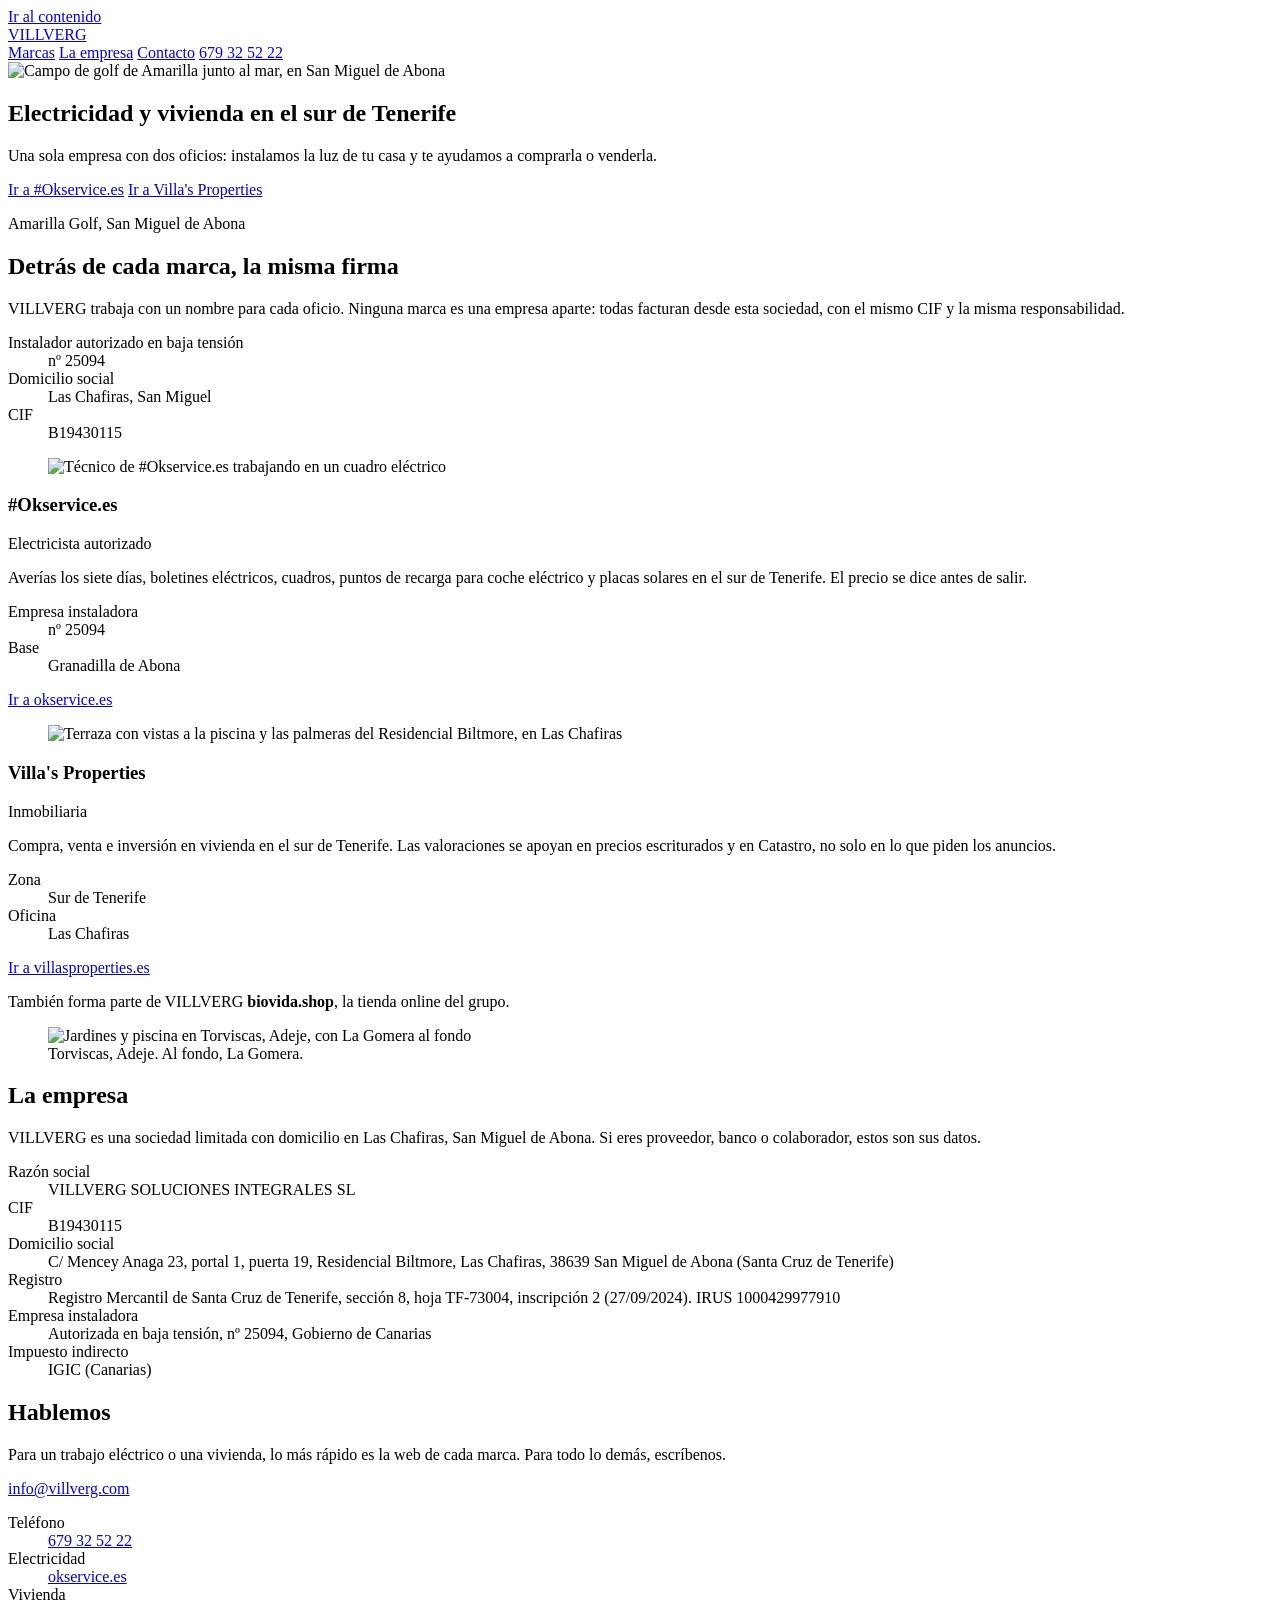
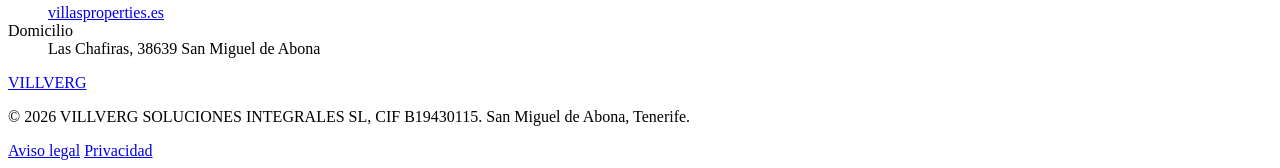
==== commit 4fc47348: "fix: foto de okservice real de Tenerife (cuadro eléctrico) en lugar de placas con montañas de Lanzar" ====
--- a/index.html
+++ b/index.html
@@ -109,7 +109,7 @@
   <div id="marcas">
     <article class="marca" aria-labelledby="h-okservice">
       <figure class="marca-foto">
-        <img src="/villverg/assets/img/okservice-1280.webp" srcset="/villverg/assets/img/okservice-800.webp 800w, /villverg/assets/img/okservice-1280.webp 1280w" sizes="(min-width: 900px) 55vw, 100vw" width="1280" height="720" loading="lazy" alt="Placas solares en una azotea">
+        <img src="/villverg/assets/img/okservice-1223.webp" srcset="/villverg/assets/img/okservice-800.webp 800w, /villverg/assets/img/okservice-1223.webp 1223w" sizes="(min-width: 900px) 55vw, 100vw" width="1223" height="688" loading="lazy" alt="Técnico de #Okservice.es trabajando en un cuadro eléctrico">
       </figure>
       <div class="marca-texto">
         <h3 id="h-okservice">#Okservice.es</h3>
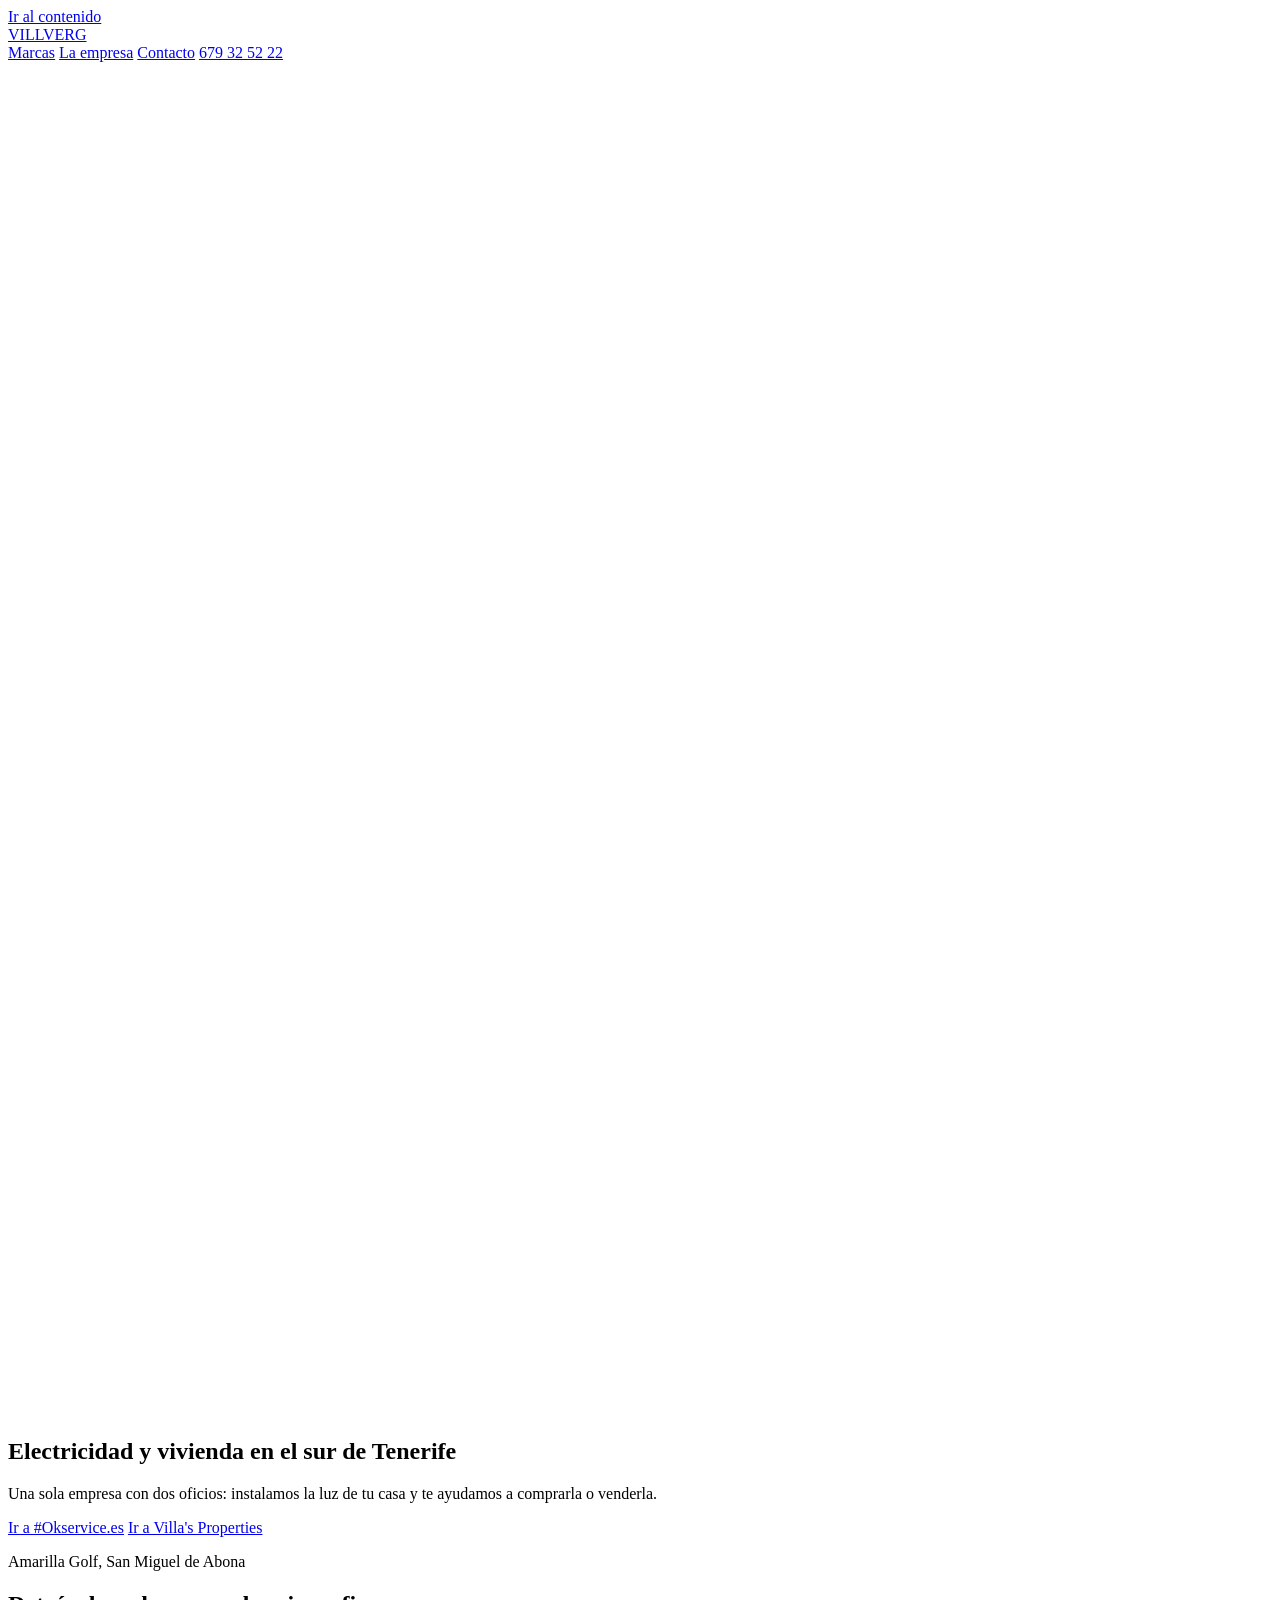
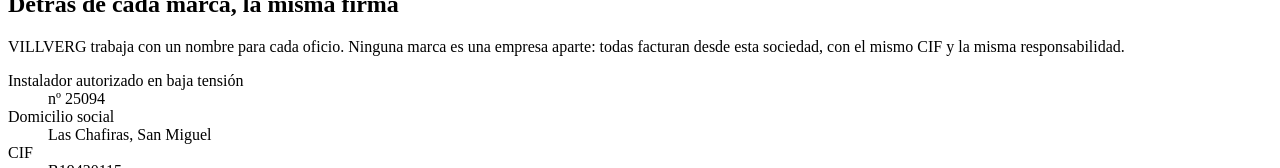
==== commit 4b1a4b6b: "style: titulares en Fraunces en lugar de Bodoni Moda Bodoni Moda (alto contraste, trazos finísimos) " ====
--- a/index.html
+++ b/index.html
@@ -17,7 +17,7 @@
 <meta property="og:url" content="https://josecrea.github.io/villverg/">
 <meta property="og:image" content="https://josecrea.github.io/villverg/assets/img/portada-1400.webp">
 <link rel="icon" href="/villverg/favicon.svg" type="image/svg+xml">
-<link rel="preload" as="font" type="font/woff2" href="/villverg/assets/fonts/bodoni-moda-latin.woff2" crossorigin>
+<link rel="preload" as="font" type="font/woff2" href="/villverg/assets/fonts/fraunces-latin.woff2" crossorigin>
 <link rel="preload" as="font" type="font/woff2" href="/villverg/assets/fonts/manrope-latin.woff2" crossorigin>
 <link rel="preload" as="image" href="/villverg/assets/img/portada-1400.webp" imagesrcset="/villverg/assets/img/portada-movil-900.webp 900w, /villverg/assets/img/portada-1400.webp 1400w, /villverg/assets/img/portada-2400.webp 2400w" imagesizes="(min-width: 1200px) 2400px, 100vw" fetchpriority="high">
 <link rel="stylesheet" href="/villverg/assets/css/villverg.css">
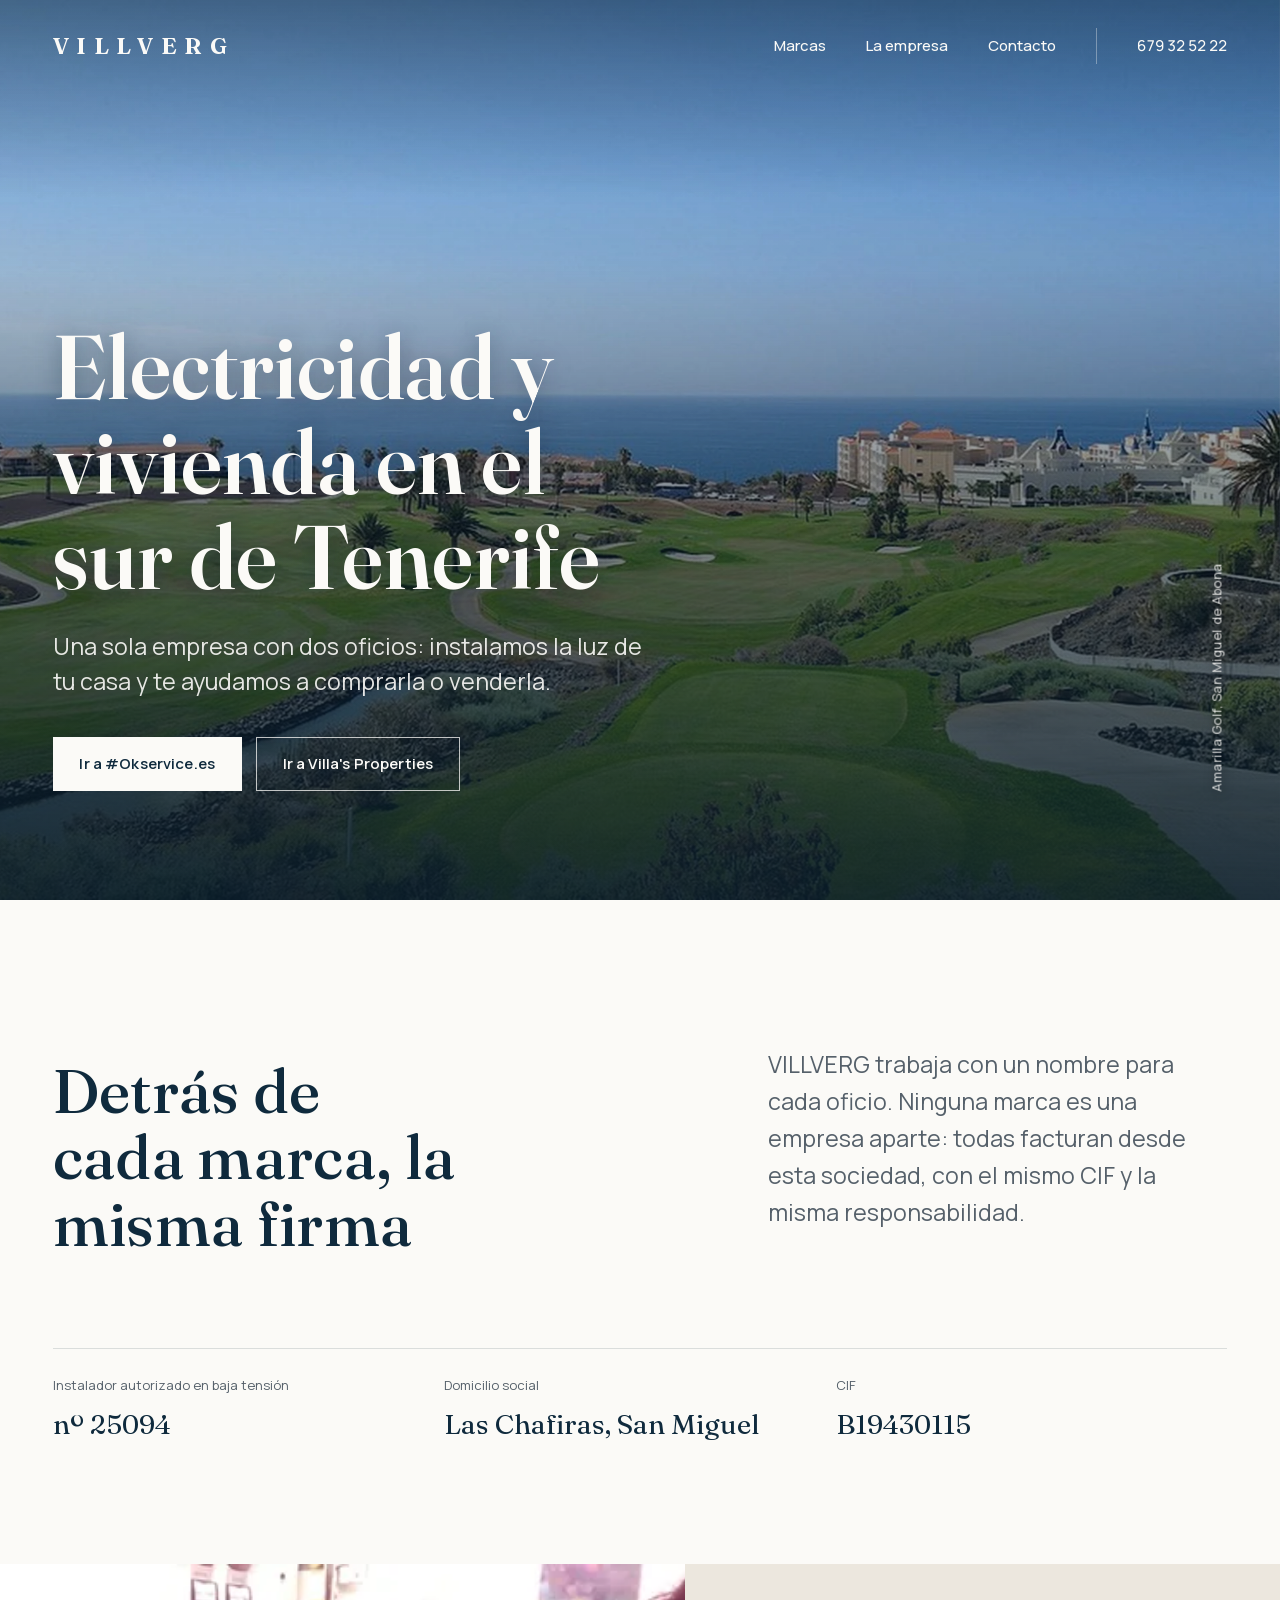
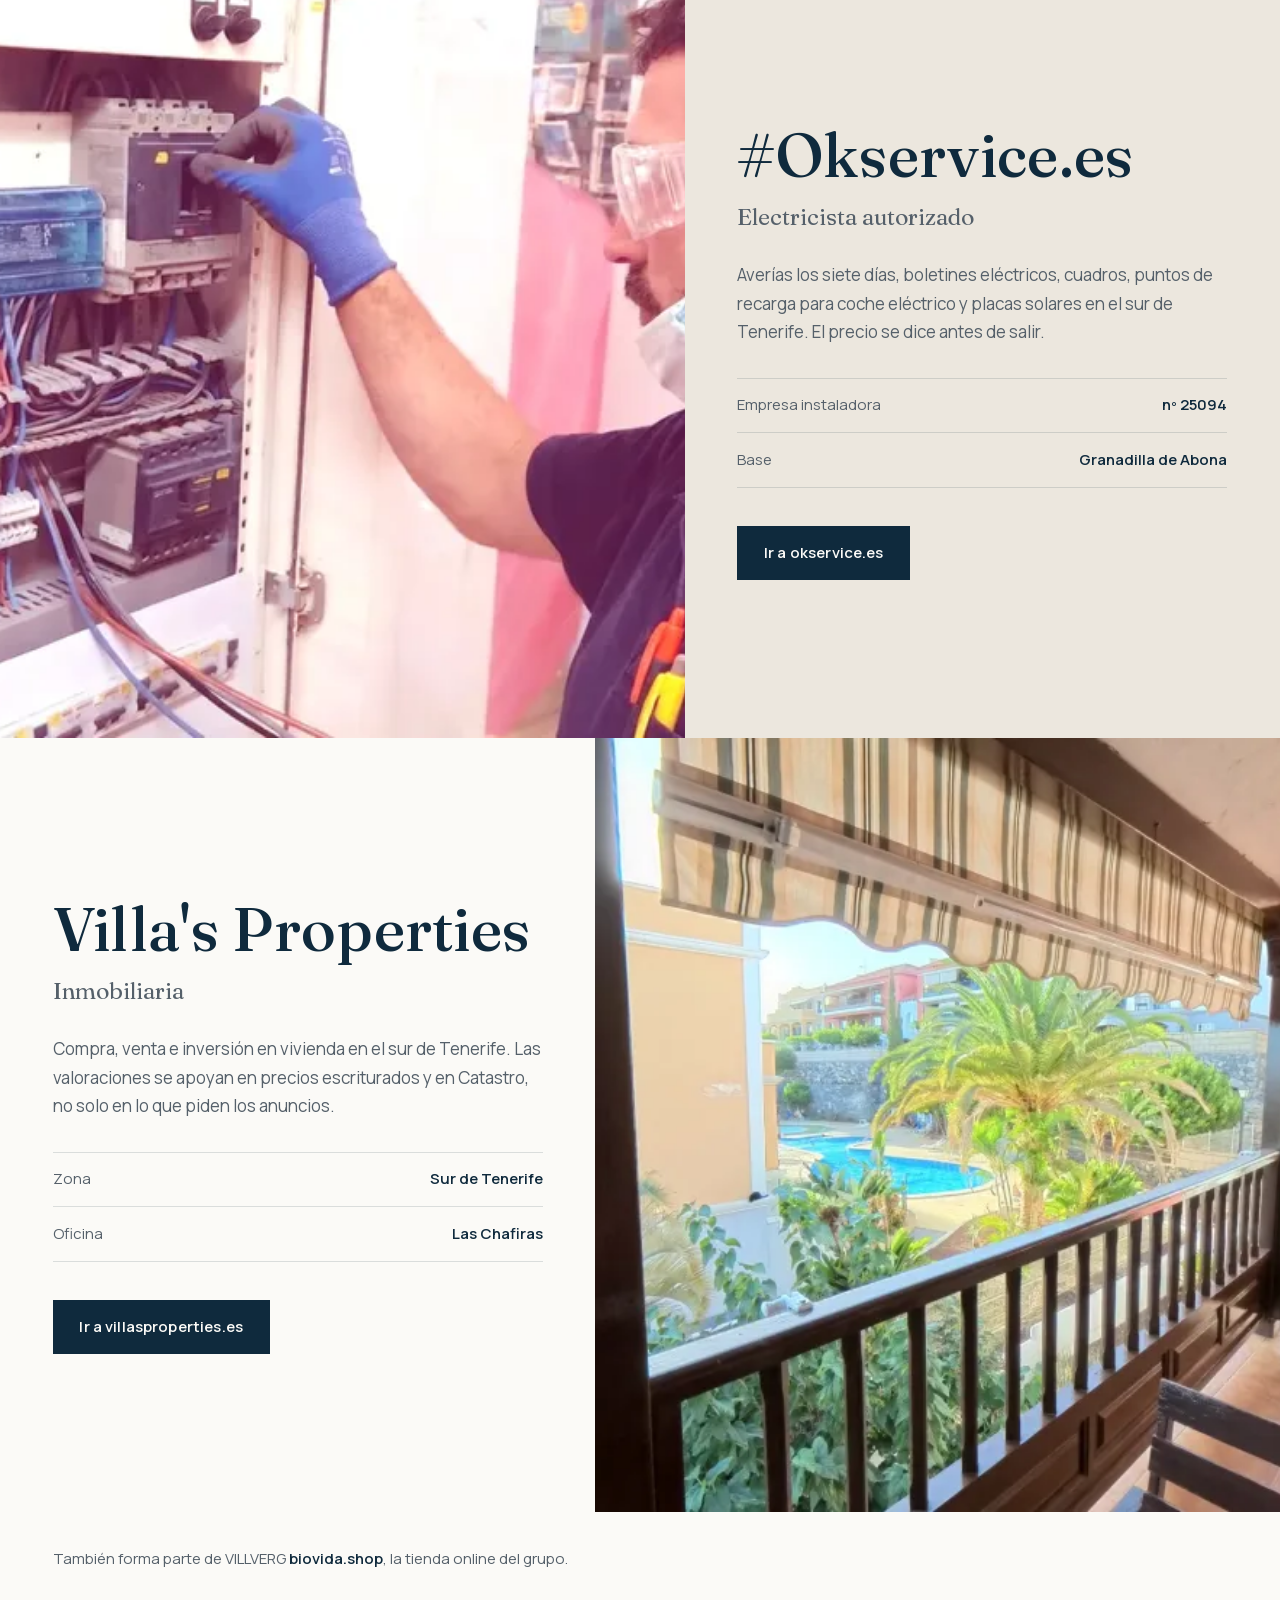
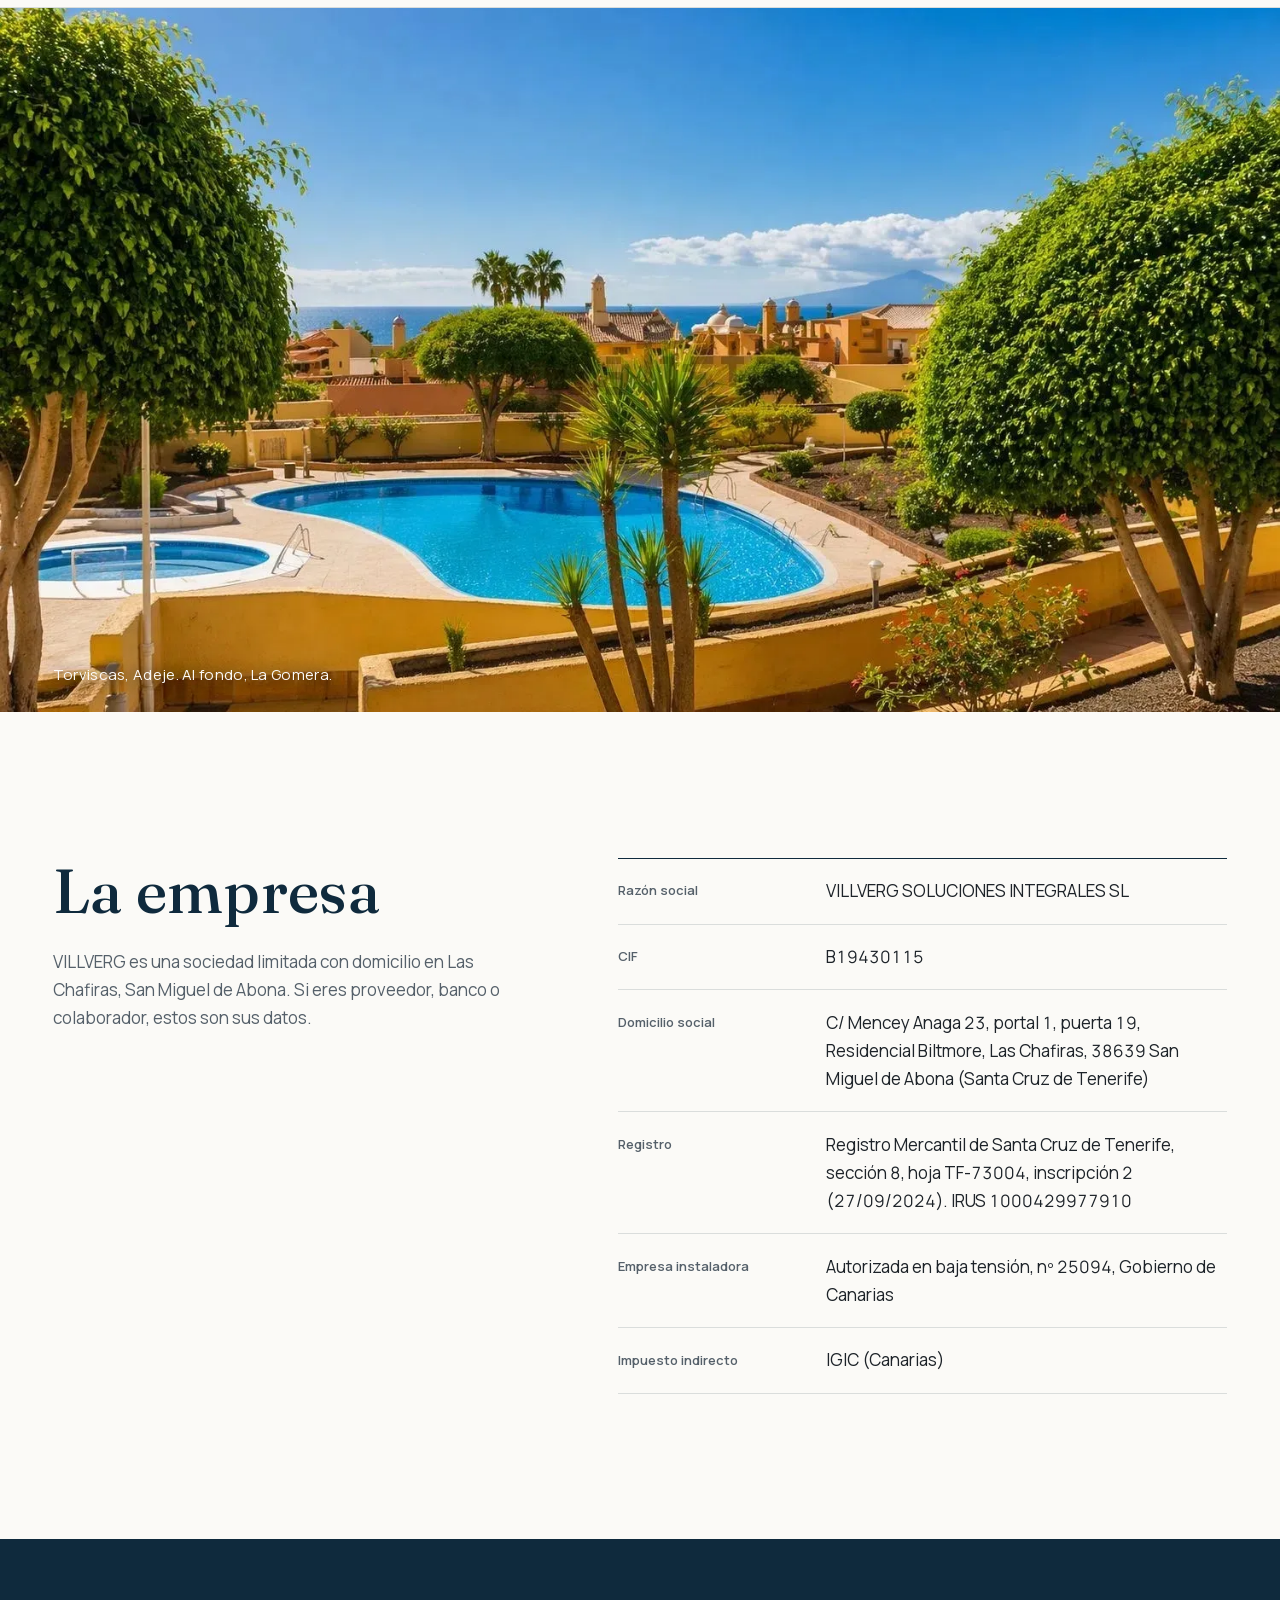
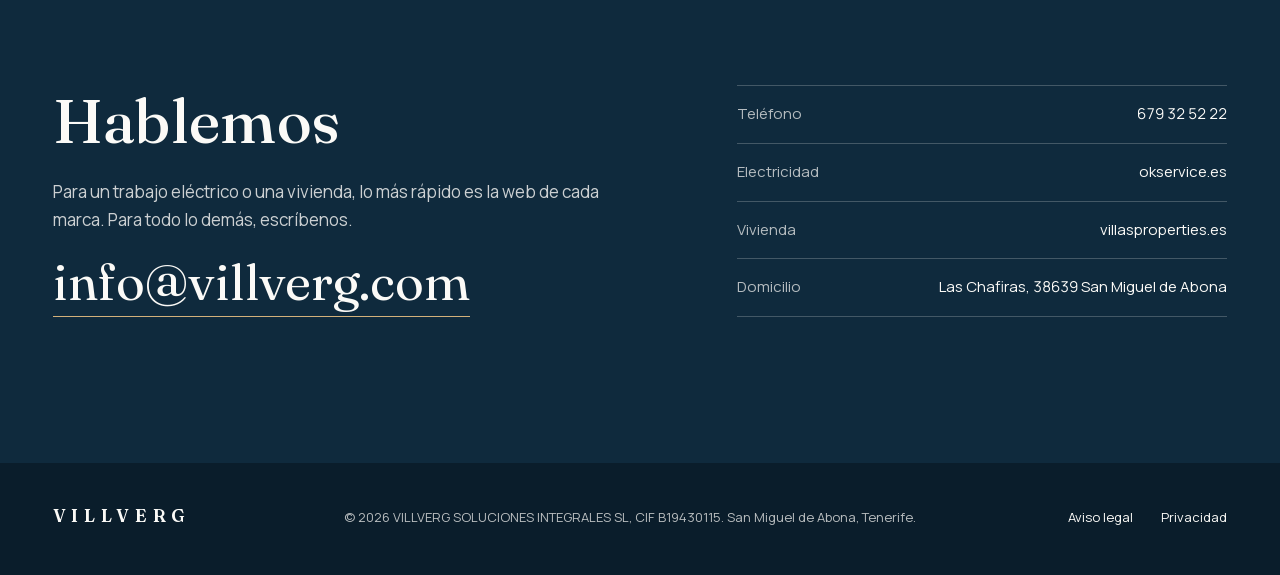
==== commit 0630a8d5: "feat: servir la web en villverg.com (CNAME y BASE vacía) Co-Authored-By: Claude Opus 5.5 <noreply@an" ====
--- a/index.html
+++ b/index.html
@@ -6,7 +6,7 @@
 <title>VILLVERG · Electricidad y vivienda en el sur de Tenerife</title>
 <meta name="description" content="VILLVERG SOLUCIONES INTEGRALES SL (CIF B19430115) es la empresa de San Miguel de Abona, Tenerife, detrás de #Okservice.es, electricista autorizado, y Villa's Properties, inmobiliaria.">
 <meta name="robots" content="index,follow">
-<link rel="canonical" href="https://josecrea.github.io/villverg/">
+<link rel="canonical" href="https://villverg.com/">
 <meta name="theme-color" content="#0f2a3d">
 <meta name="author" content="VILLVERG SOLUCIONES INTEGRALES SL">
 <meta property="og:type" content="website">
@@ -14,23 +14,23 @@
 <meta property="og:locale" content="es_ES">
 <meta property="og:title" content="VILLVERG · Electricidad y vivienda en el sur de Tenerife">
 <meta property="og:description" content="VILLVERG SOLUCIONES INTEGRALES SL (CIF B19430115) es la empresa de San Miguel de Abona, Tenerife, detrás de #Okservice.es, electricista autorizado, y Villa's Properties, inmobiliaria.">
-<meta property="og:url" content="https://josecrea.github.io/villverg/">
-<meta property="og:image" content="https://josecrea.github.io/villverg/assets/img/portada-1400.webp">
-<link rel="icon" href="/villverg/favicon.svg" type="image/svg+xml">
-<link rel="preload" as="font" type="font/woff2" href="/villverg/assets/fonts/fraunces-latin.woff2" crossorigin>
-<link rel="preload" as="font" type="font/woff2" href="/villverg/assets/fonts/manrope-latin.woff2" crossorigin>
-<link rel="preload" as="image" href="/villverg/assets/img/portada-1400.webp" imagesrcset="/villverg/assets/img/portada-movil-900.webp 900w, /villverg/assets/img/portada-1400.webp 1400w, /villverg/assets/img/portada-2400.webp 2400w" imagesizes="(min-width: 1200px) 2400px, 100vw" fetchpriority="high">
-<link rel="stylesheet" href="/villverg/assets/css/villverg.css">
+<meta property="og:url" content="https://villverg.com/">
+<meta property="og:image" content="https://villverg.com/assets/img/portada-1400.webp">
+<link rel="icon" href="/favicon.svg" type="image/svg+xml">
+<link rel="preload" as="font" type="font/woff2" href="/assets/fonts/fraunces-latin.woff2" crossorigin>
+<link rel="preload" as="font" type="font/woff2" href="/assets/fonts/manrope-latin.woff2" crossorigin>
+<link rel="preload" as="image" href="/assets/img/portada-1400.webp" imagesrcset="/assets/img/portada-movil-900.webp 900w, /assets/img/portada-1400.webp 1400w, /assets/img/portada-2400.webp 2400w" imagesizes="(min-width: 1200px) 2400px, 100vw" fetchpriority="high">
+<link rel="stylesheet" href="/assets/css/villverg.css">
 <script type="application/ld+json">
 {
  "@context": "https://schema.org",
  "@type": "Organization",
- "@id": "https://josecrea.github.io/villverg/#organization",
+ "@id": "https://villverg.com/#organization",
  "name": "VILLVERG",
  "legalName": "VILLVERG SOLUCIONES INTEGRALES SL",
  "vatID": "ESB19430115",
  "taxID": "B19430115",
- "url": "https://josecrea.github.io/villverg/",
+ "url": "https://villverg.com/",
  "telephone": "+34679325222",
  "email": "info@villverg.com",
  "address": {
@@ -64,11 +64,11 @@
 <a class="saltar" href="#contenido">Ir al contenido</a>
 <header class="cabecera">
   <div class="cabecera-fila">
-    <a class="logotipo" href="/villverg/" aria-label="VILLVERG, inicio">VILLVERG</a>
+    <a class="logotipo" href="/" aria-label="VILLVERG, inicio">VILLVERG</a>
     <nav class="menu" aria-label="Principal">
-      <a class="menu-opcional" href="/villverg/#marcas">Marcas</a>
-      <a class="menu-opcional" href="/villverg/#empresa">La empresa</a>
-      <a href="/villverg/#contacto">Contacto</a>
+      <a class="menu-opcional" href="/#marcas">Marcas</a>
+      <a class="menu-opcional" href="/#empresa">La empresa</a>
+      <a href="/#contacto">Contacto</a>
       <a class="menu-telefono" href="tel:+34679325222">679 32 52 22</a>
     </nav>
   </div>
@@ -78,8 +78,8 @@
 
   <section class="portada" aria-labelledby="h-portada">
     <picture class="portada-foto">
-      <source media="(max-width: 719px)" srcset="/villverg/assets/img/portada-movil-900.webp">
-      <img src="/villverg/assets/img/portada-1400.webp" srcset="/villverg/assets/img/portada-1400.webp 1400w, /villverg/assets/img/portada-2400.webp 2400w" sizes="(min-width: 1200px) 2400px, 100vw" width="2400" height="1352" alt="Campo de golf de Amarilla junto al mar, en San Miguel de Abona" fetchpriority="high">
+      <source media="(max-width: 719px)" srcset="/assets/img/portada-movil-900.webp">
+      <img src="/assets/img/portada-1400.webp" srcset="/assets/img/portada-1400.webp 1400w, /assets/img/portada-2400.webp 2400w" sizes="(min-width: 1200px) 2400px, 100vw" width="2400" height="1352" alt="Campo de golf de Amarilla junto al mar, en San Miguel de Abona" fetchpriority="high">
     </picture>
     <div class="portada-texto">
       <h1 id="h-portada">Electricidad y vivienda en el sur de Tenerife</h1>
@@ -109,7 +109,7 @@
   <div id="marcas">
     <article class="marca" aria-labelledby="h-okservice">
       <figure class="marca-foto">
-        <img src="/villverg/assets/img/okservice-1223.webp" srcset="/villverg/assets/img/okservice-800.webp 800w, /villverg/assets/img/okservice-1223.webp 1223w" sizes="(min-width: 900px) 55vw, 100vw" width="1223" height="688" loading="lazy" alt="Técnico de #Okservice.es trabajando en un cuadro eléctrico">
+        <img src="/assets/img/okservice-1223.webp" srcset="/assets/img/okservice-800.webp 800w, /assets/img/okservice-1223.webp 1223w" sizes="(min-width: 900px) 55vw, 100vw" width="1223" height="688" loading="lazy" alt="Técnico de #Okservice.es trabajando en un cuadro eléctrico">
       </figure>
       <div class="marca-texto">
         <h3 id="h-okservice">#Okservice.es</h3>
@@ -125,7 +125,7 @@
 
     <article class="marca marca-invertida" aria-labelledby="h-villas">
       <figure class="marca-foto">
-        <img src="/villverg/assets/img/villas-1500.webp" srcset="/villverg/assets/img/villas-800.webp 800w, /villverg/assets/img/villas-1500.webp 1500w" sizes="(min-width: 900px) 55vw, 100vw" width="1500" height="1000" loading="lazy" alt="Terraza con vistas a la piscina y las palmeras del Residencial Biltmore, en Las Chafiras">
+        <img src="/assets/img/villas-1500.webp" srcset="/assets/img/villas-800.webp 800w, /assets/img/villas-1500.webp 1500w" sizes="(min-width: 900px) 55vw, 100vw" width="1500" height="1000" loading="lazy" alt="Terraza con vistas a la piscina y las palmeras del Residencial Biltmore, en Las Chafiras">
       </figure>
       <div class="marca-texto">
         <h3 id="h-villas">Villa's Properties</h3>
@@ -145,7 +145,7 @@
   </div>
 
   <figure class="banda">
-    <img src="/villverg/assets/img/costa-1500.webp" srcset="/villverg/assets/img/costa-800.webp 800w, /villverg/assets/img/costa-1500.webp 1500w" sizes="100vw" width="1500" height="1000" loading="lazy" alt="Jardines y piscina en Torviscas, Adeje, con La Gomera al fondo">
+    <img src="/assets/img/costa-1500.webp" srcset="/assets/img/costa-800.webp 800w, /assets/img/costa-1500.webp 1500w" sizes="100vw" width="1500" height="1000" loading="lazy" alt="Jardines y piscina en Torviscas, Adeje, con La Gomera al fondo">
     <figcaption>Torviscas, Adeje. Al fondo, La Gomera.</figcaption>
   </figure>
 
@@ -186,11 +186,11 @@
 
 <footer class="pie">
   <div class="contenedor pie-fila">
-    <a class="logotipo" href="/villverg/">VILLVERG</a>
+    <a class="logotipo" href="/">VILLVERG</a>
     <p>© 2026 VILLVERG SOLUCIONES INTEGRALES SL, CIF B19430115. San Miguel de Abona, Tenerife.</p>
     <nav aria-label="Información legal">
-      <a href="/villverg/aviso-legal.html">Aviso legal</a>
-      <a href="/villverg/privacidad.html">Privacidad</a>
+      <a href="/aviso-legal.html">Aviso legal</a>
+      <a href="/privacidad.html">Privacidad</a>
     </nav>
   </div>
 </footer>
--- a/assets/css/villverg.css
+++ b/assets/css/villverg.css
@@ -0,0 +1,264 @@
+/* VILLVERG — hoja única.
+   Web corporativa clásica al nivel de los grupos inmobiliarios premium: fotografía real
+   del sur de Tenerife a sangre, mucho aire, Fraunces en titulares y Manrope en texto.
+   Azul noche atlántico, blanco cálido, piedra clara y latón como único acento.
+   Fuentes autoalojadas (OFL, ver assets/fonts/OFL-*.txt). */
+
+@font-face {
+  font-family: 'Fraunces';
+  font-style: normal;
+  font-weight: 400 700;
+  font-display: swap;
+  src: url('../fonts/fraunces-latin.woff2') format('woff2');
+}
+@font-face {
+  font-family: 'Manrope';
+  font-style: normal;
+  font-weight: 300 800;
+  font-display: swap;
+  src: url('../fonts/manrope-latin.woff2') format('woff2');
+}
+
+:root {
+  --noche: #0f2a3d;
+  --noche-hondo: #0a1d2b;
+  --blanco: #fbfaf7;
+  --piedra: #ece7de;
+  --laton: #7a5c2e;
+  --laton-claro: #d2b07a;
+  --tinta: #1d2329;
+  --tinta-suave: #55606a;
+  --linea: rgba(15, 42, 61, 0.14);
+  --linea-clara: rgba(251, 250, 247, 0.22);
+
+  --serif: 'Fraunces', Georgia, 'Times New Roman', serif;
+  --sans: 'Manrope', 'Helvetica Neue', Arial, sans-serif;
+
+  --t-xs: 0.8125rem;
+  --t-sm: 0.9375rem;
+  --t-base: 1.0625rem;
+  --t-lg: clamp(1.2rem, 1.05rem + 0.6vw, 1.45rem);
+  --t-h2: clamp(2.3rem, 1.6rem + 3vw, 3.9rem);
+  --t-h1: clamp(2.8rem, 1.6rem + 5vw, 5.75rem);
+
+  --margen: clamp(1.25rem, 0.5rem + 3.5vw, 4.5rem);
+  --ancho: 80rem;
+  --seccion: clamp(5rem, 3.5rem + 7vw, 10rem);
+  --ease: cubic-bezier(0.16, 1, 0.3, 1);
+}
+
+*, *::before, *::after { box-sizing: border-box; }
+html { -webkit-text-size-adjust: 100%; scroll-behavior: smooth; scroll-padding-top: 2rem; }
+@media (prefers-reduced-motion: reduce) { html { scroll-behavior: auto; } }
+body {
+  margin: 0;
+  background: var(--blanco);
+  color: var(--tinta);
+  font-family: var(--sans);
+  font-size: var(--t-base);
+  line-height: 1.65;
+  -webkit-font-smoothing: antialiased;
+  text-rendering: optimizeLegibility;
+}
+::selection { background: var(--laton-claro); color: var(--noche-hondo); }
+img { display: block; max-width: 100%; height: auto; }
+a { color: inherit; text-underline-offset: 0.22em; text-decoration-thickness: 1px; }
+h1, h2, h3 {
+  font-family: var(--serif); font-weight: 500; line-height: 1.06; margin: 0;
+  letter-spacing: 0.005em; font-optical-sizing: auto; text-wrap: balance;
+  font-variation-settings: "WONK" 0;
+}
+p { margin: 0 0 1.1em; max-width: 64ch; }
+:focus-visible { outline: 2px solid var(--laton-claro); outline-offset: 4px; }
+
+.saltar { position: absolute; left: -9999px; }
+.saltar:focus { left: var(--margen); top: 1rem; z-index: 20; background: var(--noche); color: var(--blanco); padding: 0.6rem 1rem; }
+
+.contenedor { max-width: var(--ancho); margin-inline: auto; padding-inline: var(--margen); }
+
+/* ---------- cabecera: transparente sobre la portada, sólida en el resto ---------- */
+
+.cabecera { position: absolute; inset: 0 0 auto; z-index: 10; color: var(--blanco); }
+.cabecera-solida { position: static; color: var(--noche); border-bottom: 1px solid var(--linea); }
+.cabecera-fila {
+  display: flex; align-items: center; justify-content: space-between; gap: 2rem;
+  max-width: var(--ancho); margin-inline: auto; padding: 1.75rem var(--margen);
+}
+.logotipo {
+  font-family: var(--serif); font-weight: 600; font-size: 1.45rem; letter-spacing: 0.32em;
+  text-decoration: none; line-height: 1;
+}
+.menu { display: flex; align-items: center; gap: clamp(1.25rem, 0.5rem + 2.5vw, 2.75rem); font-size: var(--t-sm); font-weight: 500; }
+.menu a {
+  text-decoration: none; padding-block: 0.35rem;
+  background: linear-gradient(currentColor, currentColor) 0 100% / 0 1px no-repeat;
+  transition: background-size 0.45s var(--ease);
+}
+.menu a:hover { background-size: 100% 1px; }
+.menu-telefono {
+  font-variant-numeric: tabular-nums;
+  padding-left: clamp(1.25rem, 0.5rem + 2.5vw, 2.75rem);
+  border-left: 1px solid color-mix(in srgb, currentColor 35%, transparent);
+}
+@media (max-width: 719px) { .menu-opcional { display: none; } }
+.menu a { white-space: nowrap; }
+@media (max-width: 419px) { .menu-telefono { padding-left: 1rem; } .cabecera .logotipo { font-size: 1.15rem; letter-spacing: 0.24em; } }
+
+/* ---------- portada ---------- */
+
+.portada {
+  position: relative; isolation: isolate;
+  min-height: max(100svh, 40rem);
+  display: flex; align-items: flex-end;
+  color: var(--blanco);
+}
+.portada-foto { position: absolute; inset: 0; z-index: -2; overflow: hidden; }
+.portada-foto img { width: 100%; height: 100%; object-fit: cover; object-position: 50% 60%; }
+.portada::after {
+  content: ''; position: absolute; inset: 0; z-index: -1;
+  background:
+    linear-gradient(to bottom, rgba(10, 29, 43, 0.5) 0%, rgba(10, 29, 43, 0) 22%),
+    linear-gradient(to top, rgba(10, 29, 43, 0.9) 0%, rgba(10, 29, 43, 0.55) 40%, rgba(10, 29, 43, 0.15) 70%, rgba(10, 29, 43, 0) 100%);
+}
+.portada-texto { width: 100%; max-width: var(--ancho); margin-inline: auto; padding: 0 var(--margen) clamp(3.5rem, 2rem + 6vw, 7rem); }
+.portada h1 { font-size: var(--t-h1); font-weight: 600; max-width: 14ch; margin-bottom: 1.5rem; text-shadow: 0 2px 24px rgba(10, 29, 43, 0.35); }
+.portada-entradilla { font-size: var(--t-lg); line-height: 1.5; color: rgba(251, 250, 247, 0.9); max-width: 40ch; margin-bottom: 2.4rem; }
+.portada-acciones { display: flex; flex-wrap: wrap; gap: 0.9rem; }
+.portada-pie {
+  position: absolute; right: var(--margen); bottom: clamp(3.5rem, 2rem + 6vw, 7rem);
+  margin: 0; font-size: var(--t-xs); letter-spacing: 0.04em; color: rgba(251, 250, 247, 0.92); text-shadow: 0 1px 12px rgba(10, 29, 43, 0.7);
+  writing-mode: vertical-rl; transform: rotate(180deg);
+}
+@media (max-width: 719px) { .portada-pie { display: none; } }
+
+/* Entrada única de la portada: la foto se asienta y el texto aparece. Solo aquí. */
+@media (prefers-reduced-motion: no-preference) {
+  .portada-foto img { animation: asentar 2.2s var(--ease) both; }
+  .portada-texto > * { animation: emerger 1.2s var(--ease) both; }
+  .portada-texto > :nth-child(2) { animation-delay: 0.12s; }
+  .portada-texto > :nth-child(3) { animation-delay: 0.24s; }
+}
+@keyframes asentar { from { transform: scale(1.06); filter: brightness(0.8); } }
+@keyframes emerger { from { opacity: 0; transform: translateY(14px); } }
+
+.boton {
+  display: inline-flex; align-items: center; justify-content: center;
+  min-height: 52px; padding: 0.85rem 1.6rem;
+  font-family: var(--sans); font-size: var(--t-sm); font-weight: 600; letter-spacing: 0.01em;
+  text-decoration: none; border: 1px solid transparent;
+  transition: background-color 0.35s var(--ease), color 0.35s var(--ease), border-color 0.35s var(--ease);
+}
+.boton-claro { background: var(--blanco); color: var(--noche); }
+.boton-claro:hover { background: var(--laton-claro); }
+.boton-borde { border-color: rgba(251, 250, 247, 0.75); color: var(--blanco); }
+.boton-borde:hover { background: var(--blanco); color: var(--noche); border-color: var(--blanco); }
+.boton-oscuro { background: var(--noche); color: var(--blanco); }
+.boton-oscuro:hover { background: var(--noche-hondo); }
+
+/* ---------- presentación ---------- */
+
+.presentacion { padding-block: var(--seccion) calc(var(--seccion) * 0.8); }
+.presentacion-rejilla { display: grid; gap: 2.5rem 6rem; }
+@media (min-width: 960px) { .presentacion-rejilla { grid-template-columns: 1.35fr 1fr; align-items: end; } }
+.presentacion h2 { font-size: var(--t-h2); color: var(--noche); max-width: 17ch; }
+.presentacion p { color: var(--tinta-suave); font-size: var(--t-lg); line-height: 1.6; }
+.cifras {
+  display: grid; grid-template-columns: repeat(auto-fit, minmax(13rem, 1fr));
+  margin: clamp(3.5rem, 2.5rem + 4vw, 6rem) 0 0; border-top: 1px solid var(--linea);
+}
+.cifras div { padding: 1.6rem 1.5rem 0 0; }
+.cifras dt { font-size: var(--t-xs); color: var(--tinta-suave); margin-bottom: 0.35rem; }
+.cifras dd { margin: 0; font-family: var(--serif); font-size: clamp(1.35rem, 1.1rem + 0.8vw, 1.75rem); color: var(--noche); font-variant-numeric: lining-nums; }
+
+/* ---------- marcas: filas partidas foto/texto que alternan ---------- */
+
+.marca { display: grid; background: var(--piedra); }
+.marca-invertida { background: var(--blanco); }
+@media (min-width: 900px) {
+  .marca { grid-template-columns: 1.15fr 1fr; min-height: min(86vh, 54rem); }
+  .marca-invertida { grid-template-columns: 1fr 1.15fr; }
+  .marca-invertida .marca-foto { order: 2; }
+}
+.marca-foto { position: relative; overflow: hidden; min-height: 22rem; margin: 0; }
+.marca-foto img { position: absolute; inset: 0; width: 100%; height: 100%; object-fit: cover; transition: transform 1.4s var(--ease); }
+.marca:hover .marca-foto img { transform: scale(1.025); }
+.marca-texto { align-self: center; justify-self: center; width: 100%; padding: clamp(3.5rem, 2rem + 5vw, 7rem) var(--margen); max-width: 40rem; }
+.marca-oficio { font-family: var(--serif); font-size: var(--t-lg); color: var(--laton); margin: -0.6rem 0 1.6rem; }
+.marca h3 { font-size: var(--t-h2); color: var(--noche); margin-bottom: 1.2rem; }
+.marca p { color: var(--tinta-suave); }
+.marca-datos { margin: 2rem 0 2.4rem; border-top: 1px solid var(--linea); }
+.marca-datos div { display: flex; justify-content: space-between; gap: 1.5rem; padding: 0.9rem 0; border-bottom: 1px solid var(--linea); font-size: var(--t-sm); }
+.marca-datos dt { color: var(--tinta-suave); }
+.marca-datos dd { margin: 0; font-weight: 600; color: var(--noche); text-align: right; }
+
+.otras-marcas { padding-block: 2.2rem; color: var(--tinta-suave); font-size: var(--t-sm); border-bottom: 1px solid var(--linea); }
+.otras-marcas p { margin: 0; max-width: none; }
+.otras-marcas strong { color: var(--noche); font-weight: 600; }
+
+/* ---------- banda de paisaje ---------- */
+
+.banda { position: relative; height: clamp(22rem, 55vw, 44rem); overflow: hidden; margin: 0; }
+.banda img { width: 100%; height: 100%; object-fit: cover; object-position: 50% 45%; }
+.banda figcaption {
+  position: absolute; left: var(--margen); bottom: 1.5rem;
+  font-size: var(--t-sm); color: var(--blanco); letter-spacing: 0.02em;
+  text-shadow: 0 1px 14px rgba(10, 29, 43, 0.85);
+}
+
+/* ---------- la empresa ---------- */
+
+.empresa { padding-block: var(--seccion); }
+.empresa-rejilla { display: grid; gap: 3rem 6rem; }
+@media (min-width: 960px) { .empresa-rejilla { grid-template-columns: 1fr 1.3fr; } }
+.empresa h2 { font-size: var(--t-h2); color: var(--noche); margin-bottom: 1.5rem; }
+.empresa p { color: var(--tinta-suave); }
+.ficha { margin: 0; border-top: 1px solid var(--noche); }
+.ficha div { display: grid; gap: 0.25rem 2rem; padding: 1.15rem 0; border-bottom: 1px solid var(--linea); }
+@media (min-width: 600px) { .ficha div { grid-template-columns: 11rem 1fr; } }
+.ficha dt { font-size: var(--t-xs); font-weight: 600; color: var(--tinta-suave); padding-top: 0.2rem; }
+.ficha dd { margin: 0; color: var(--tinta); font-variant-numeric: tabular-nums; }
+
+/* ---------- contacto ---------- */
+
+.contacto { background: var(--noche); color: var(--blanco); padding-block: var(--seccion); }
+.contacto-rejilla { display: grid; gap: 3rem 6rem; }
+@media (min-width: 960px) { .contacto-rejilla { grid-template-columns: 1.2fr 1fr; align-items: end; } }
+.contacto h2 { font-size: var(--t-h2); margin-bottom: 1.5rem; }
+.contacto p { color: rgba(251, 250, 247, 0.8); }
+.contacto-correo {
+  display: inline-block; font-family: var(--serif); font-size: clamp(1.7rem, 1.1rem + 2.6vw, 3.2rem);
+  text-decoration: none; line-height: 1.15; overflow-wrap: anywhere;
+  padding-bottom: 0.3rem; border-bottom: 1px solid var(--laton-claro);
+  transition: color 0.35s var(--ease);
+}
+.contacto-correo:hover { color: var(--laton-claro); }
+.contacto-lista { margin: 0; border-top: 1px solid var(--linea-clara); }
+.contacto-lista div { display: flex; justify-content: space-between; gap: 1.5rem; padding: 1rem 0; border-bottom: 1px solid var(--linea-clara); font-size: var(--t-sm); }
+.contacto-lista dt { color: rgba(251, 250, 247, 0.7); }
+.contacto-lista dd { margin: 0; text-align: right; font-variant-numeric: tabular-nums; }
+.contacto-lista a { text-decoration: none; }
+.contacto-lista a:hover { color: var(--laton-claro); }
+
+/* ---------- pie ---------- */
+
+.pie { background: var(--noche-hondo); color: rgba(251, 250, 247, 0.72); padding-block: 2.75rem; font-size: var(--t-xs); }
+.pie-fila { display: flex; flex-wrap: wrap; align-items: baseline; justify-content: space-between; gap: 1rem 2.5rem; }
+.pie .logotipo { color: var(--blanco); font-size: 1.1rem; }
+.pie p { margin: 0; max-width: none; }
+.pie nav { display: flex; gap: 1.75rem; }
+.pie nav a { display: inline-block; min-height: 24px; color: var(--blanco); text-decoration: none; }
+.pie nav a:hover { color: var(--laton-claro); }
+
+/* ---------- textos legales y 404 ---------- */
+
+.legal { padding-block: clamp(3.5rem, 2rem + 5vw, 7rem); }
+.legal h1 { font-size: var(--t-h2); color: var(--noche); margin-bottom: 1.25rem; }
+.legal .entradilla { font-size: var(--t-lg); color: var(--tinta-suave); max-width: 48ch; margin-bottom: 2.5rem; }
+.legal h2 { font-size: clamp(1.4rem, 1.2rem + 0.8vw, 1.8rem); color: var(--noche); margin: 3rem 0 0.9rem; }
+.legal p, .legal li { max-width: 70ch; }
+.legal ul { padding-left: 1.2rem; }
+.legal li { margin-bottom: 0.35rem; }
+.legal li::marker { color: var(--laton); }
+
+.error { padding-block: clamp(5rem, 3rem + 8vw, 11rem); }
+.error h1 { font-size: var(--t-h2); color: var(--noche); margin-bottom: 1rem; }
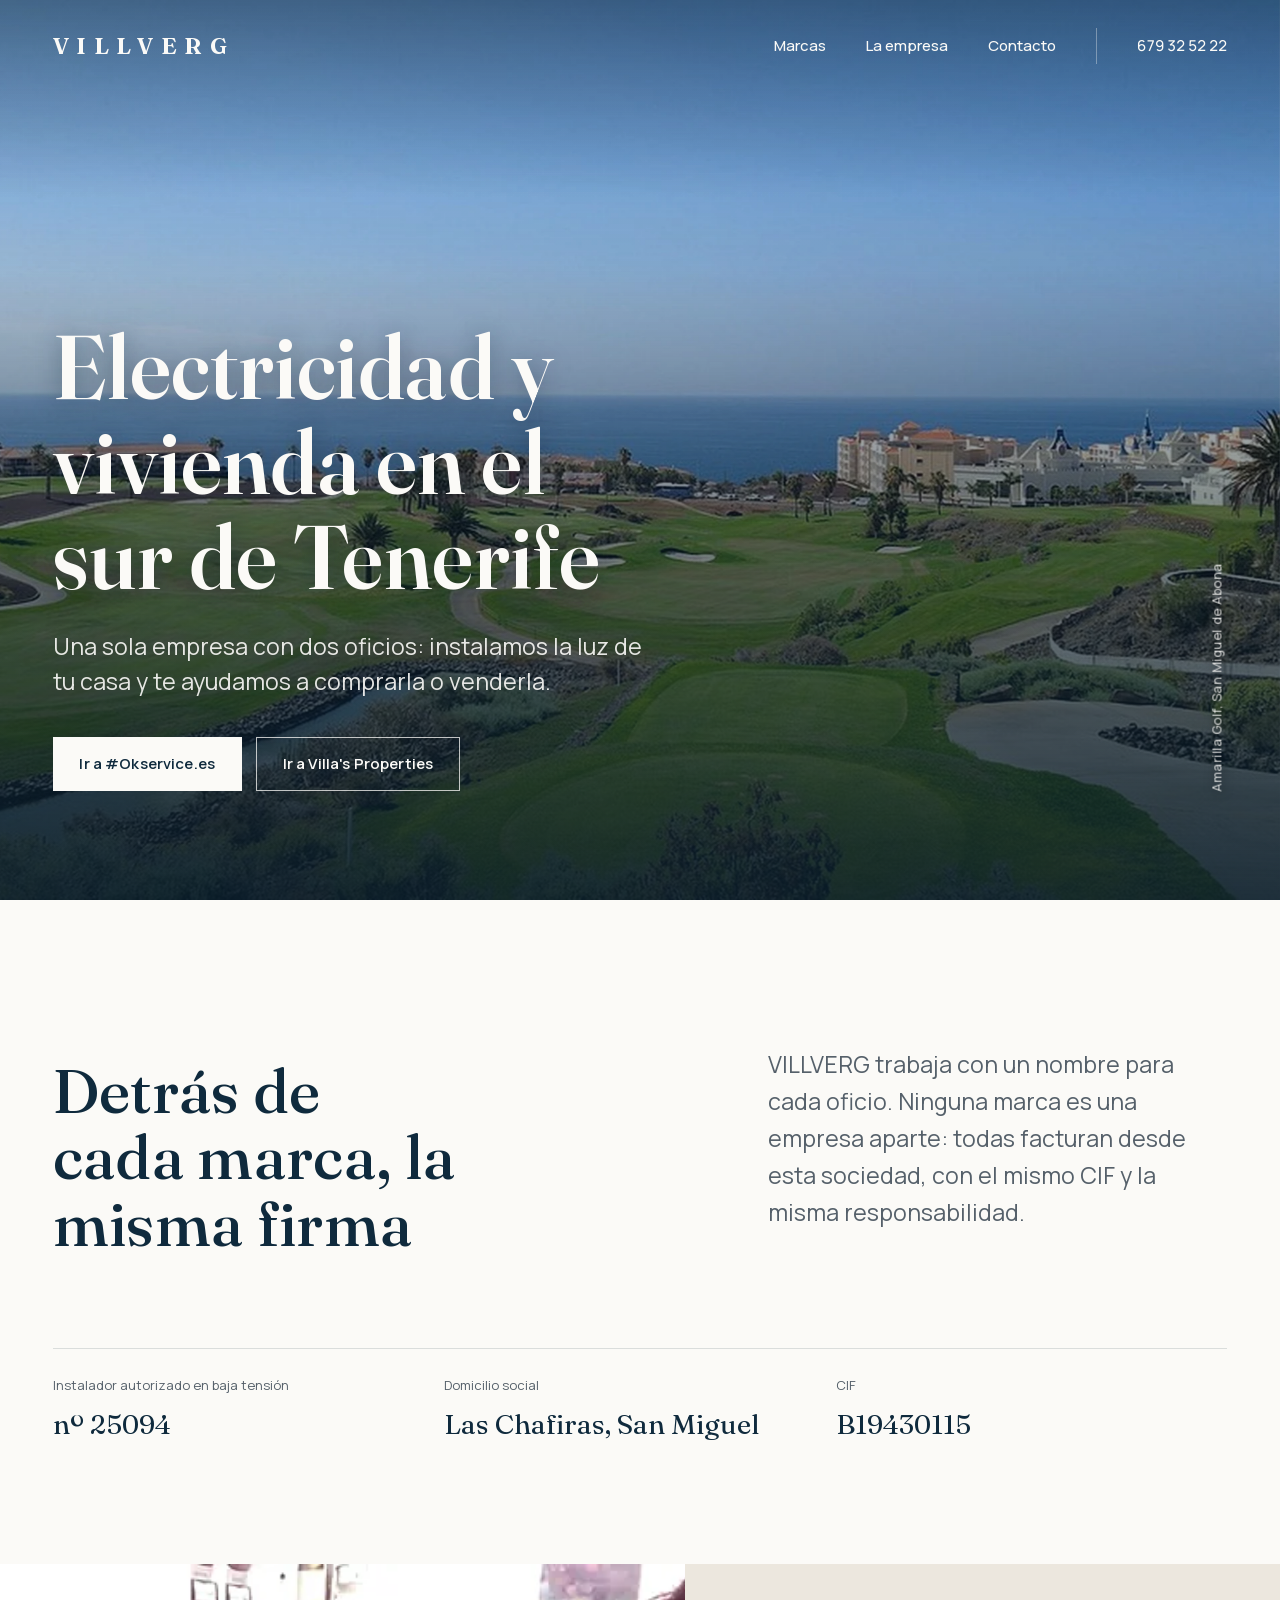
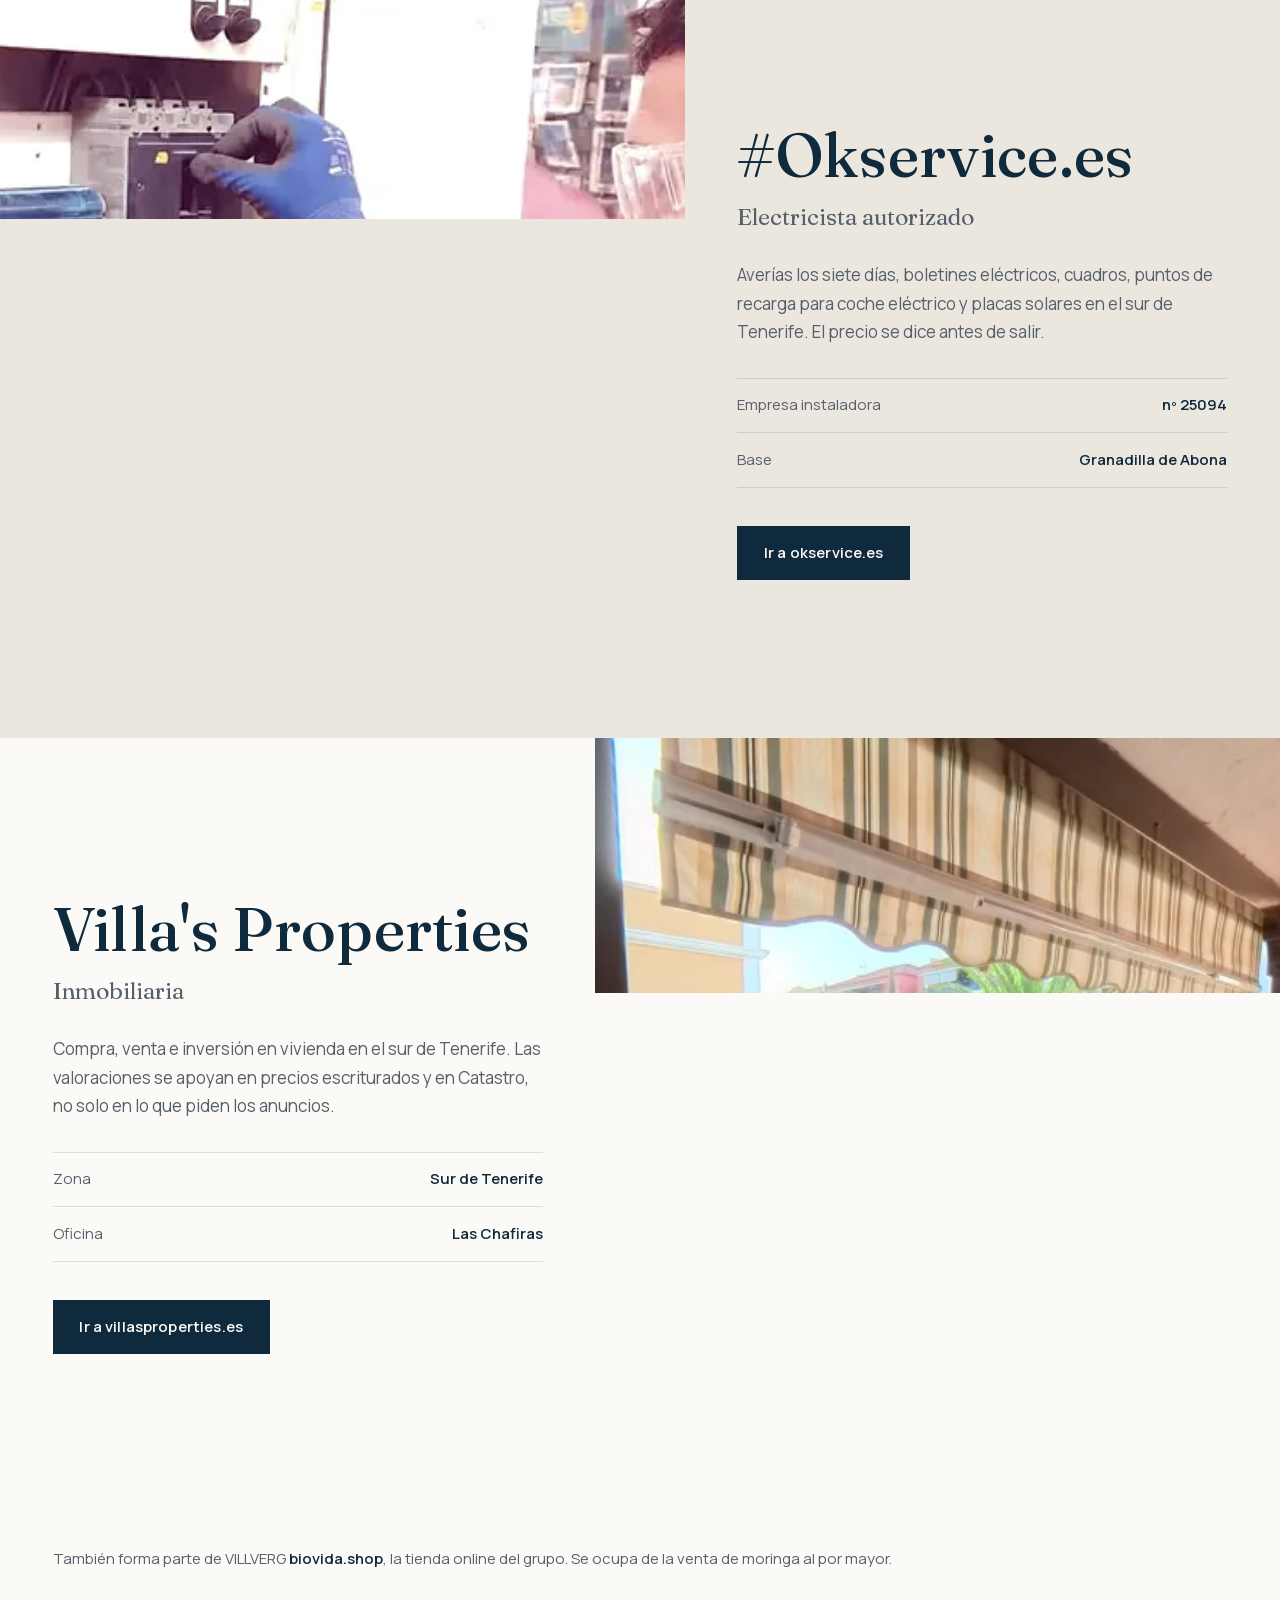
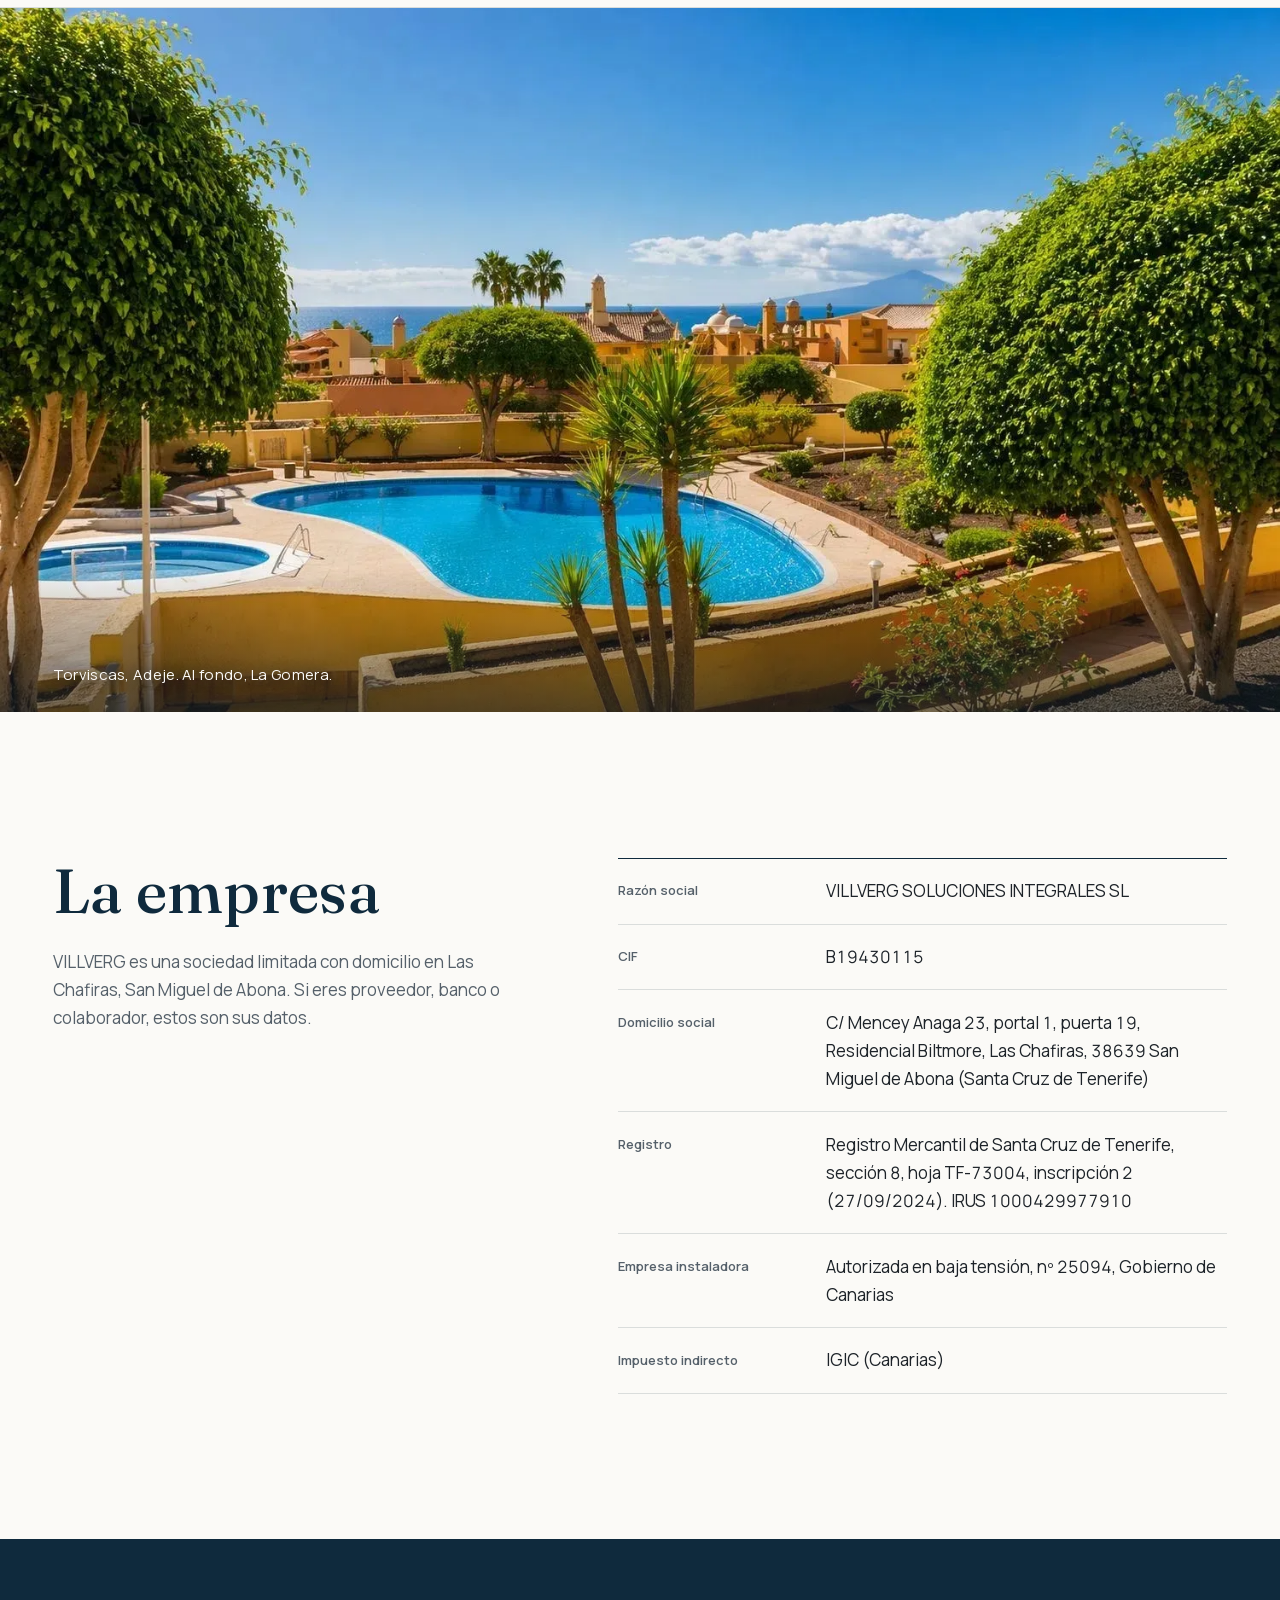
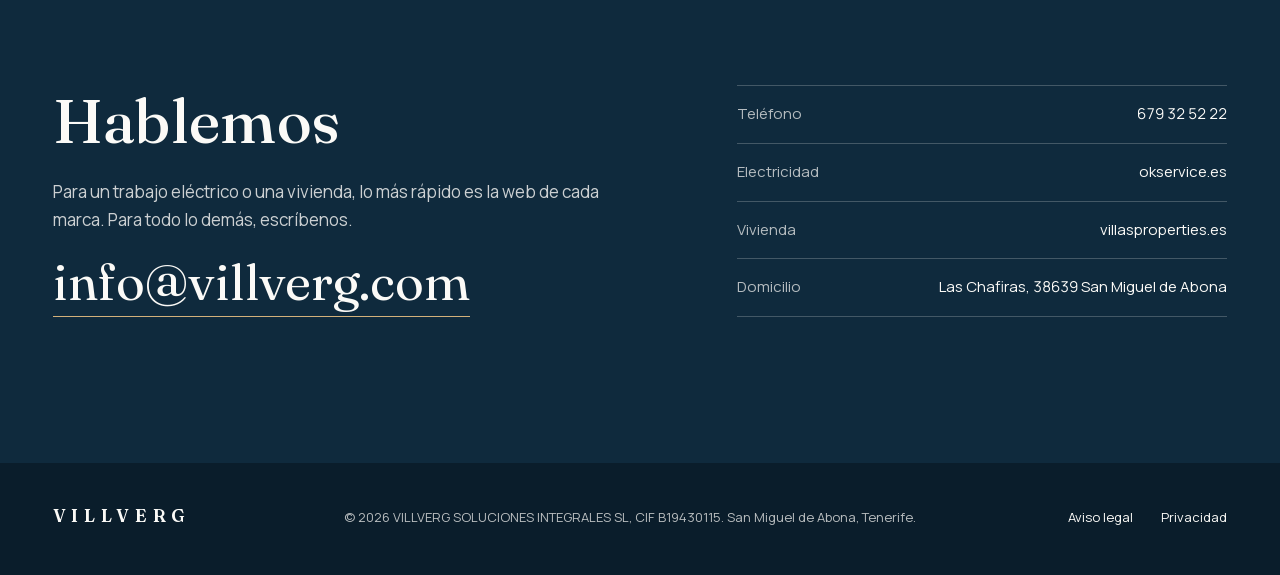
==== commit c4848d39: "feat: describir biovida.shop como venta de moringa al por mayor en la portada (ronda 1) Refs #9  Co-" ====
--- a/index.html
+++ b/index.html
@@ -140,7 +140,7 @@
     </article>
 
     <div class="otras-marcas">
-      <div class="contenedor"><p>También forma parte de VILLVERG <strong>biovida.shop</strong>, la tienda online del grupo.</p></div>
+      <div class="contenedor"><p>También forma parte de VILLVERG <strong>biovida.shop</strong>, la tienda online del grupo. Se ocupa de la venta de moringa al por mayor.</p></div>
     </div>
   </div>
 
--- a/assets/css/villverg.css
+++ b/assets/css/villverg.css
@@ -61,6 +61,7 @@
   text-rendering: optimizeLegibility;
 }
 ::selection { background: var(--laton-claro); color: var(--noche-hondo); }
+html { scrollbar-color: color-mix(in srgb, var(--noche) 45%, var(--piedra)) var(--blanco); caret-color: var(--laton); }
 img { display: block; max-width: 100%; height: auto; }
 a { color: inherit; text-underline-offset: 0.22em; text-decoration-thickness: 1px; }
 h1, h2, h3 {
@@ -69,7 +70,9 @@
   font-variation-settings: "WONK" 0;
 }
 p { margin: 0 0 1.1em; max-width: 64ch; }
-:focus-visible { outline: 2px solid var(--laton-claro); outline-offset: 4px; }
+/* Foco: latón oscuro sobre claro (5,9:1); latón claro sobre foto y noche, donde el oscuro no se ve. */
+:focus-visible { outline: 2px solid var(--laton); outline-offset: 4px; }
+.cabecera:not(.cabecera-solida) :focus-visible, .portada :focus-visible, .contacto :focus-visible, .pie :focus-visible { outline-color: var(--laton-claro); }
 
 .saltar { position: absolute; left: -9999px; }
 .saltar:focus { left: var(--margen); top: 1rem; z-index: 20; background: var(--noche); color: var(--blanco); padding: 0.6rem 1rem; }
@@ -100,9 +103,14 @@
   padding-left: clamp(1.25rem, 0.5rem + 2.5vw, 2.75rem);
   border-left: 1px solid color-mix(in srgb, currentColor 35%, transparent);
 }
-@media (max-width: 719px) { .menu-opcional { display: none; } }
+@media (max-width: 719px) {
+  .menu-opcional { display: none; }
+  .menu a:not(.menu-opcional) { display: inline-flex; align-items: center; min-height: 44px; }
+}
 .menu a { white-space: nowrap; }
 @media (max-width: 419px) { .menu-telefono { padding-left: 1rem; } .cabecera .logotipo { font-size: 1.15rem; letter-spacing: 0.24em; } }
+/* Por debajo de 380px no caben logotipo, Contacto y teléfono: queda el teléfono, que es la acción directa. */
+@media (max-width: 379px) { .menu a:not(.menu-telefono) { display: none; } .menu-telefono { padding-left: 0; border-left: 0; } }
 
 /* ---------- portada ---------- */
 
@@ -124,6 +132,7 @@
 .portada h1 { font-size: var(--t-h1); font-weight: 600; max-width: 14ch; margin-bottom: 1.5rem; text-shadow: 0 2px 24px rgba(10, 29, 43, 0.35); }
 .portada-entradilla { font-size: var(--t-lg); line-height: 1.5; color: rgba(251, 250, 247, 0.9); max-width: 40ch; margin-bottom: 2.4rem; }
 .portada-acciones { display: flex; flex-wrap: wrap; gap: 0.9rem; }
+@media (max-width: 479px) { .portada-acciones { display: grid; } }
 .portada-pie {
   position: absolute; right: var(--margen); bottom: clamp(3.5rem, 2rem + 6vw, 7rem);
   margin: 0; font-size: var(--t-xs); letter-spacing: 0.04em; color: rgba(251, 250, 247, 0.92); text-shadow: 0 1px 12px rgba(10, 29, 43, 0.7);
@@ -199,8 +208,12 @@
 
 .banda { position: relative; height: clamp(22rem, 55vw, 44rem); overflow: hidden; margin: 0; }
 .banda img { width: 100%; height: 100%; object-fit: cover; object-position: 50% 45%; }
+.banda::after {
+  content: ''; position: absolute; inset: auto 0 0; height: 9rem; pointer-events: none;
+  background: linear-gradient(to top, rgba(10, 29, 43, 0.55), rgba(10, 29, 43, 0));
+}
 .banda figcaption {
-  position: absolute; left: var(--margen); bottom: 1.5rem;
+  position: absolute; left: var(--margen); bottom: 1.5rem; z-index: 1;
   font-size: var(--t-sm); color: var(--blanco); letter-spacing: 0.02em;
   text-shadow: 0 1px 14px rgba(10, 29, 43, 0.85);
 }
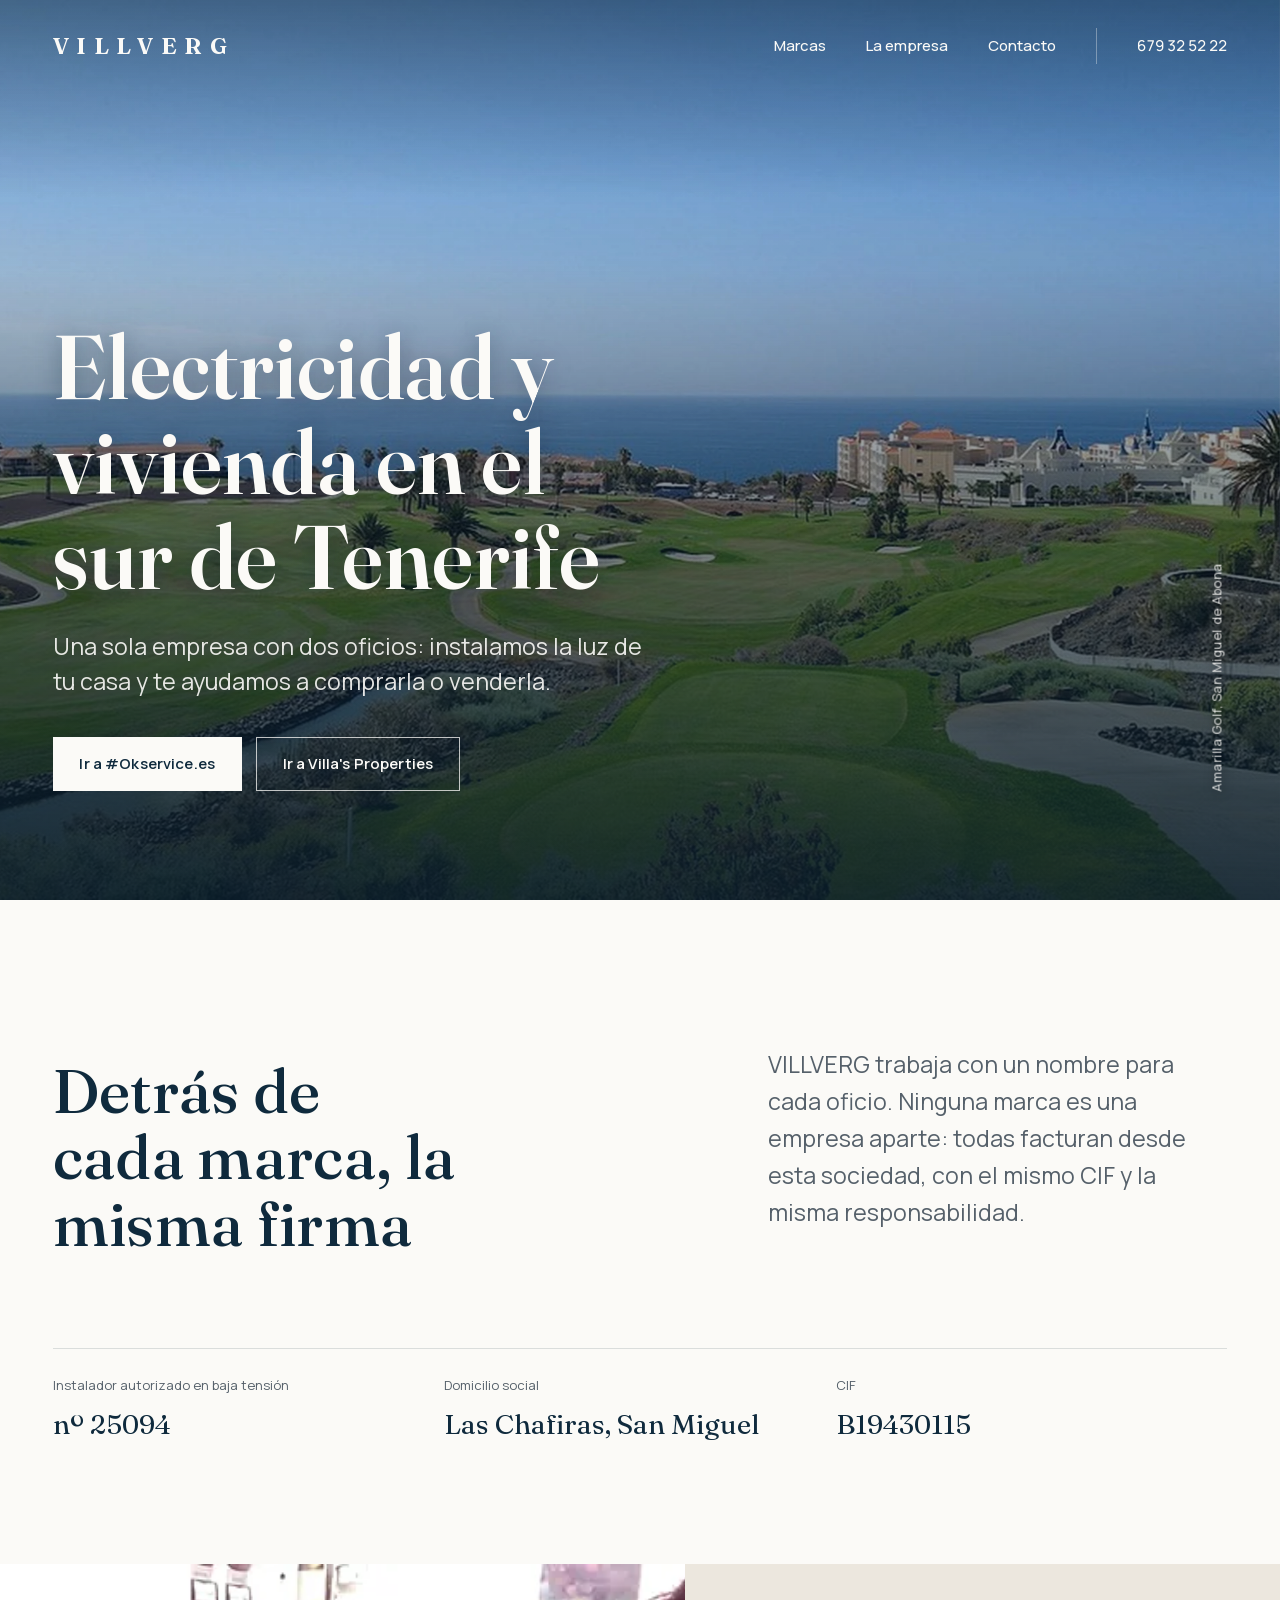
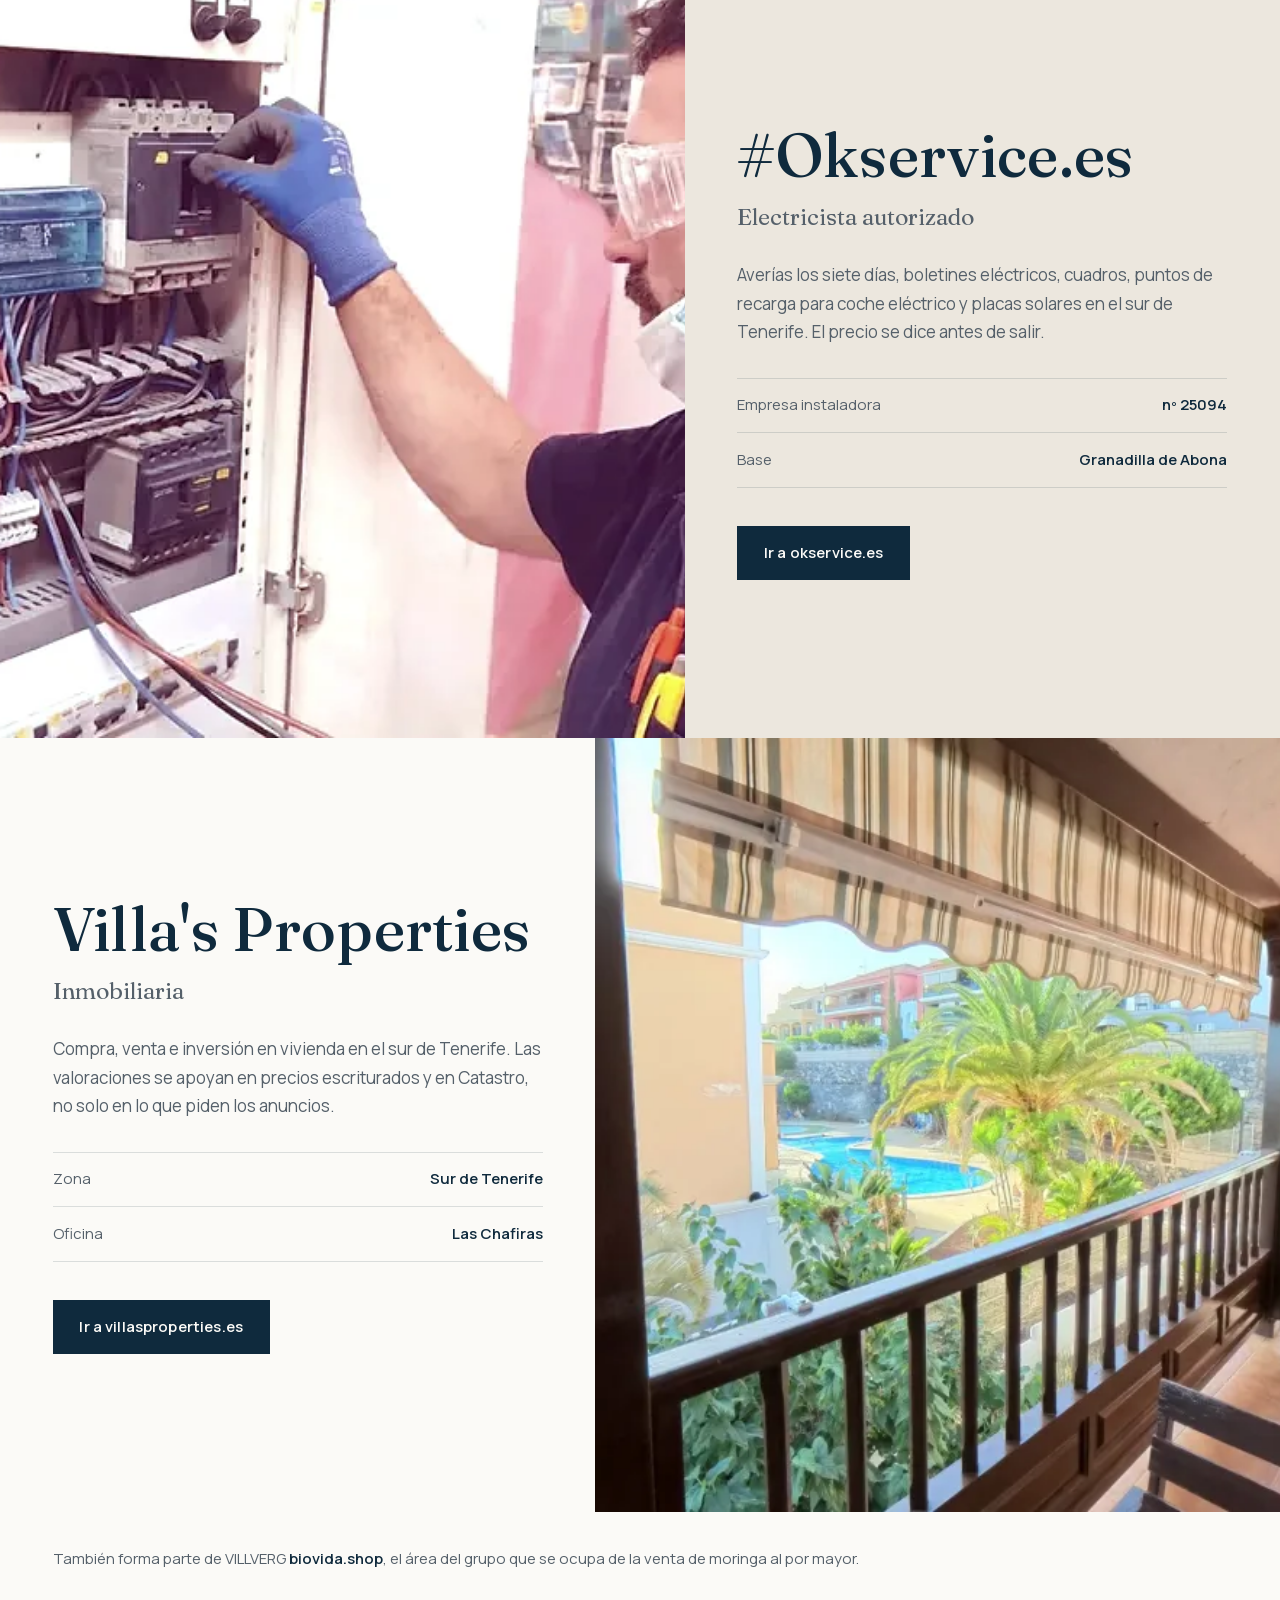
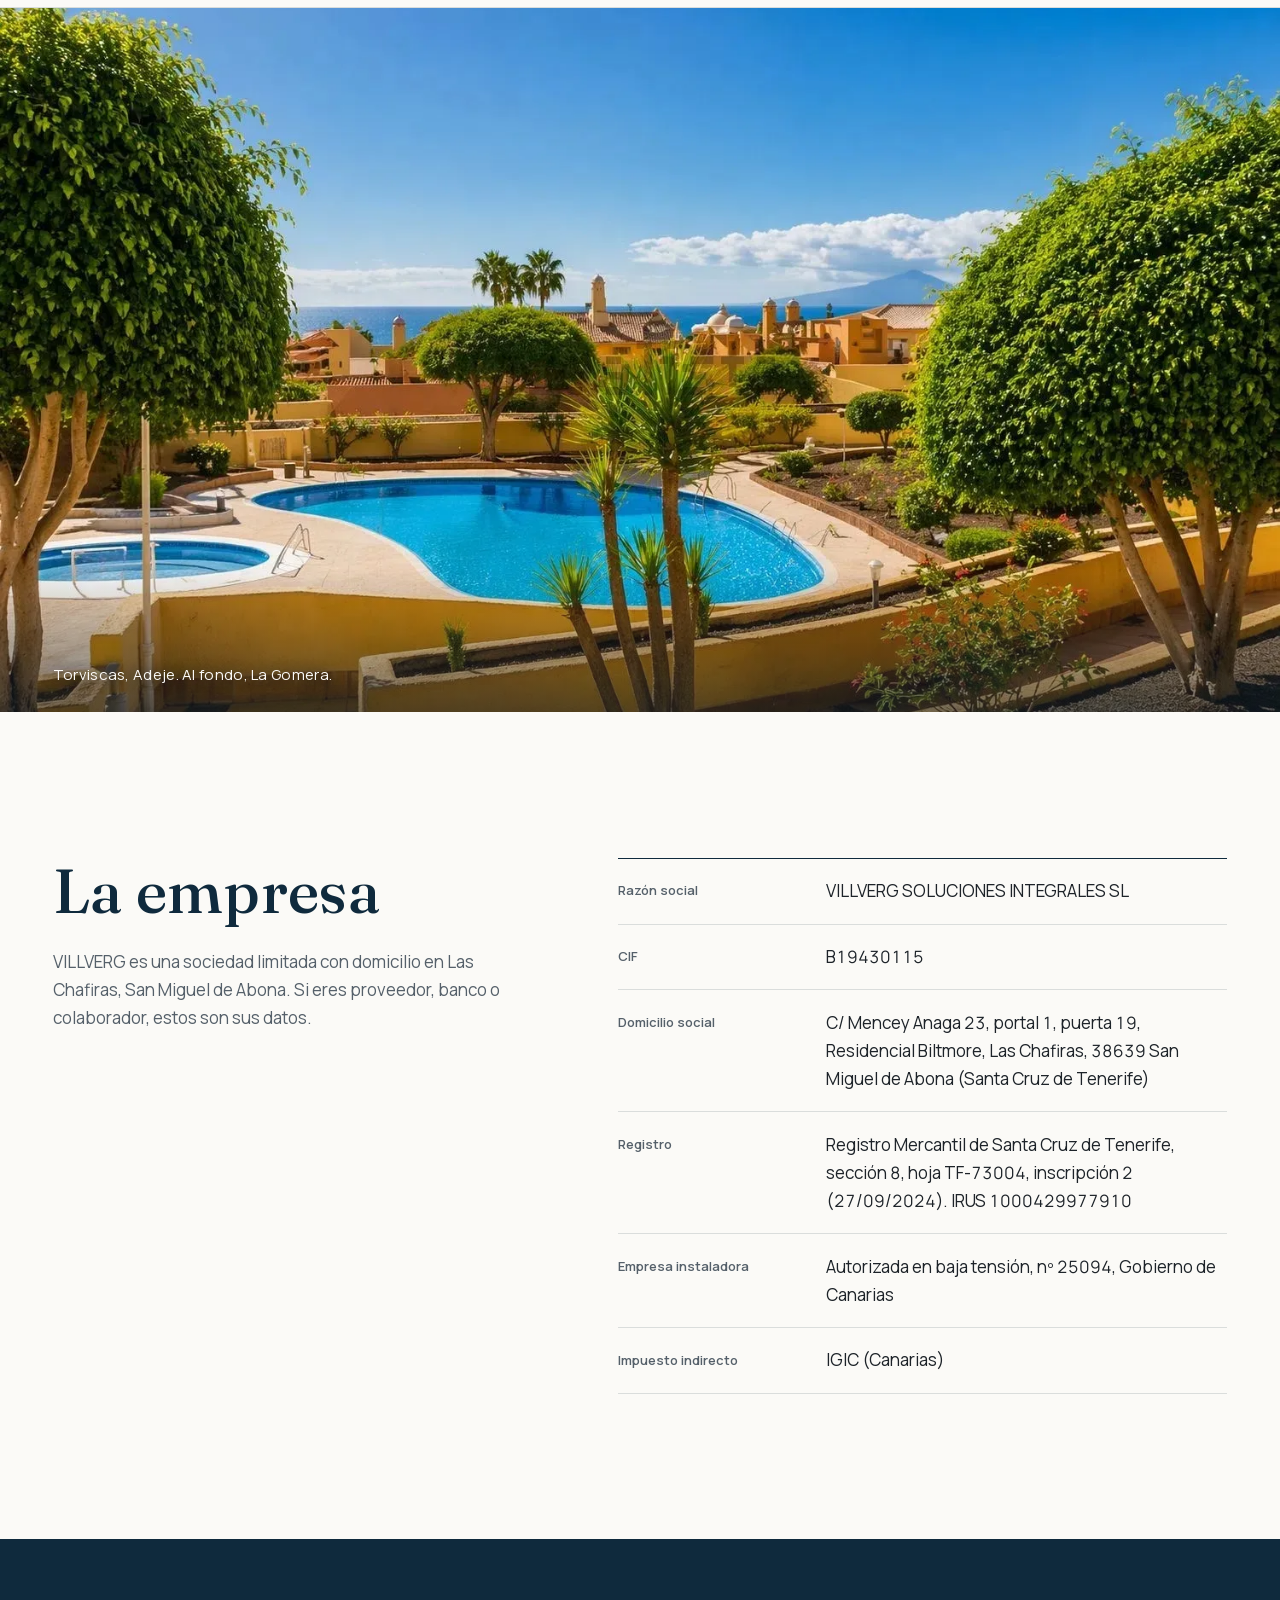
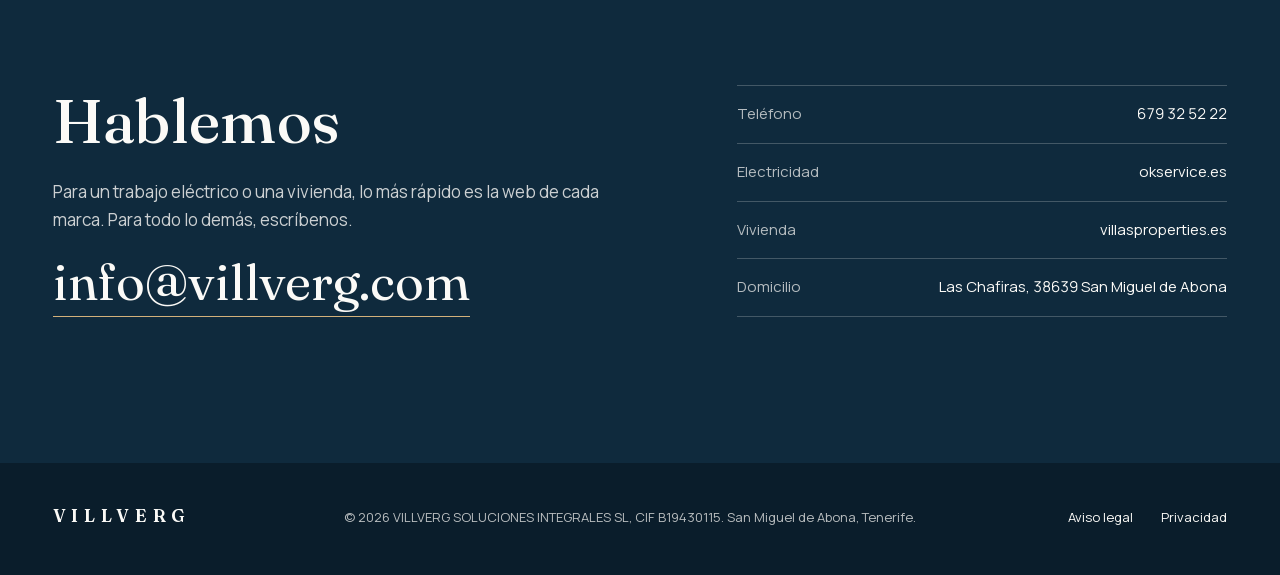
==== commit 656e1ead: "fix: biovida.shop no es tienda online, es venta al por mayor (las palabras de Jose) Co-Authored-By: " ====
--- a/index.html
+++ b/index.html
@@ -140,7 +140,7 @@
     </article>
 
     <div class="otras-marcas">
-      <div class="contenedor"><p>También forma parte de VILLVERG <strong>biovida.shop</strong>, la tienda online del grupo. Se ocupa de la venta de moringa al por mayor.</p></div>
+      <div class="contenedor"><p>También forma parte de VILLVERG <strong>biovida.shop</strong>, el área del grupo que se ocupa de la venta de moringa al por mayor.</p></div>
     </div>
   </div>
 
